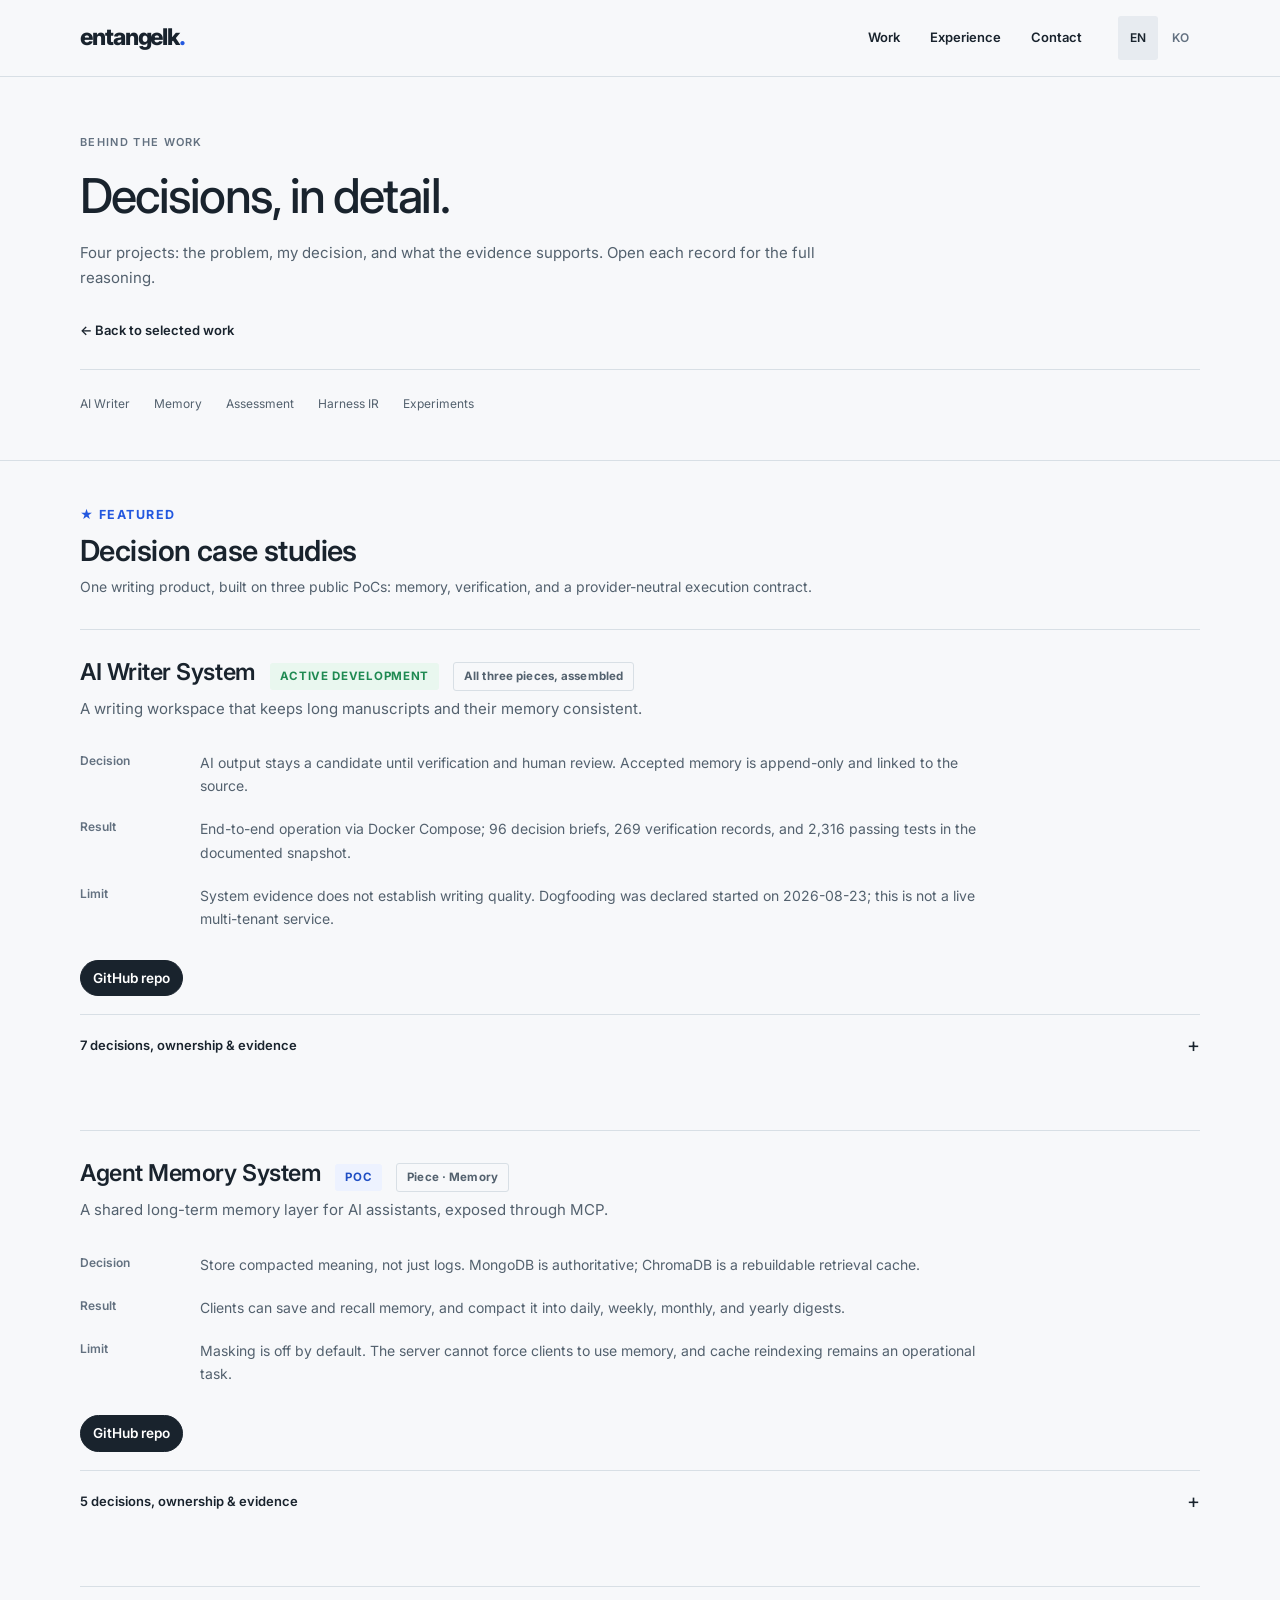
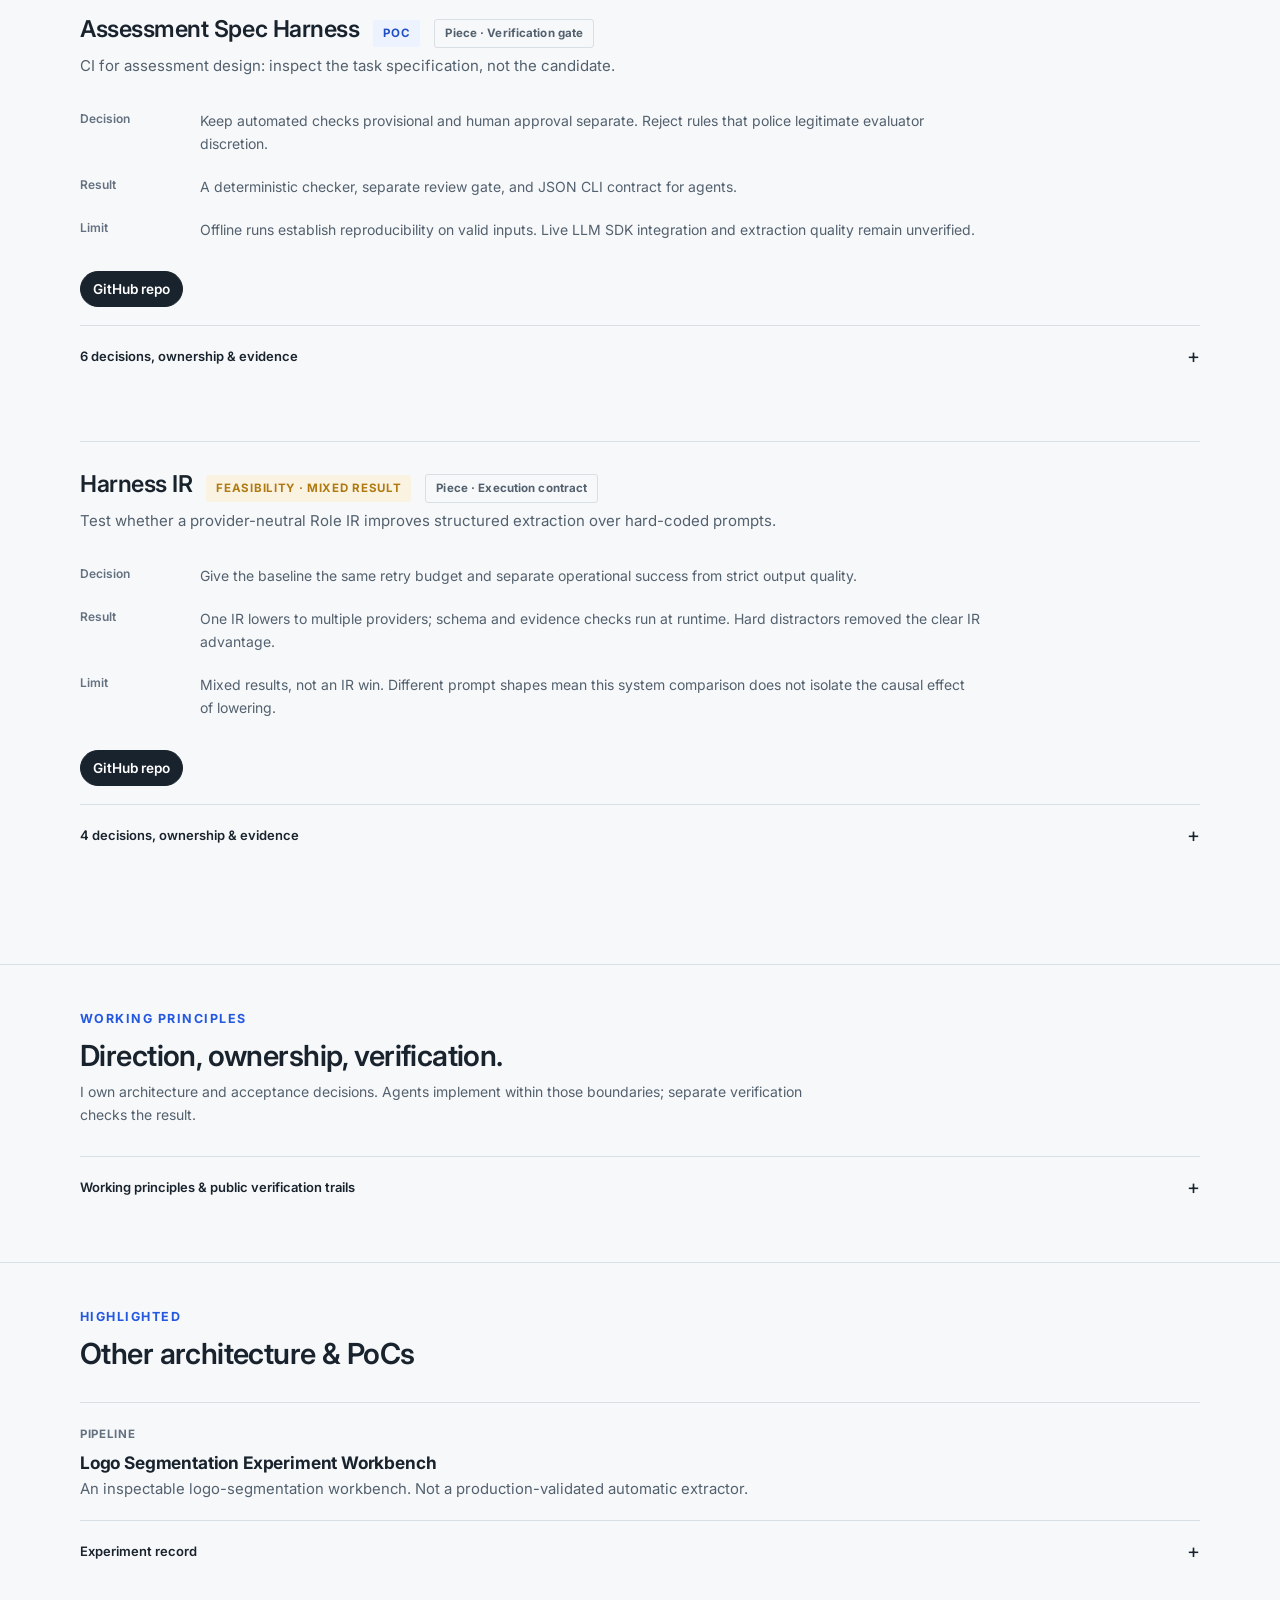
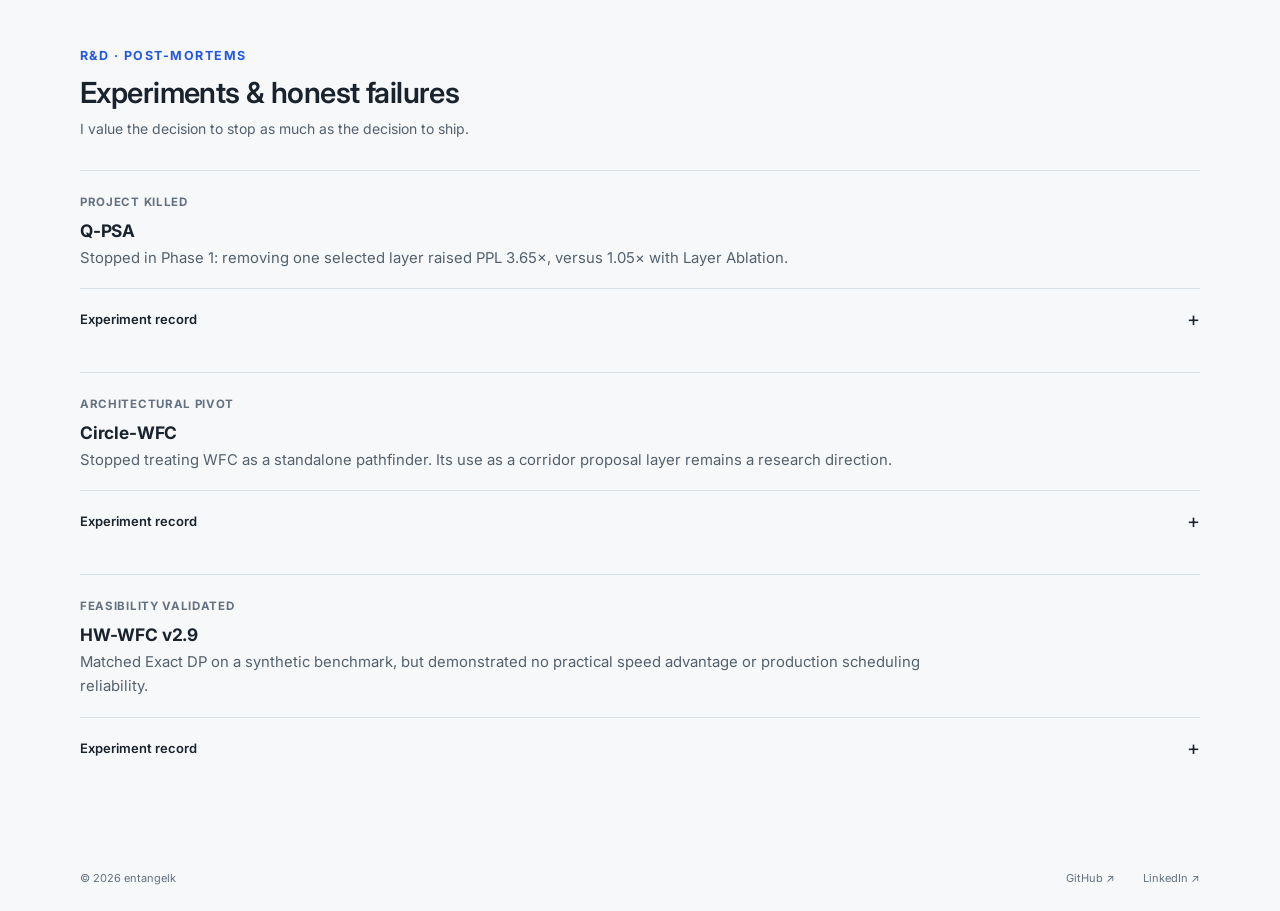
==== docs/case-studies.html @ b0f44248 "Redesign portfolio and condense project details" ====
<!DOCTYPE html>

<html lang="en">
<head>
<meta charset="utf-8"/>
<meta content="width=device-width, initial-scale=1" name="viewport"/>
<title>
   entangelk — Case studies
  </title>
<meta content="entangelk — Product planning, system design, and AI-augmented engineering. Selected projects and production experience." name="description"/>
<link href="https://fonts.googleapis.com" rel="preconnect"/>
<link crossorigin="" href="https://fonts.gstatic.com" rel="preconnect"/>
<link href="https://fonts.googleapis.com/css2?family=Inter:wght@400;500;600;700;800&amp;family=Noto+Sans+KR:wght@400;500;600;700;800&amp;display=swap" rel="stylesheet"/>
<link href="detail.css" rel="stylesheet"/>
<link href="style.css" rel="stylesheet"/>
</head>
<body class="detail-page">
<a class="skip-link" href="#main">
<span class="en">
    Skip to content
   </span>
<span class="ko">
    본문으로 이동
   </span>
</a>
<header class="nav">
<div class="wrap nav-inner">
<a aria-label="entangelk home" class="brand" href="index.html">
     entangelk<span>.</span>
</a>
<nav aria-label="Main" class="nav-links">
<a href="index.html#work">
<span class="en">
       Work
      </span>
<span class="ko">
       작업
      </span>
</a>
<a href="experience.html">
<span class="en">
       Experience
      </span>
<span class="ko">
       경력
      </span>
</a>
<a href="index.html#contact">
<span class="en">
       Contact
      </span>
<span class="ko">
       연락처
      </span>
</a>
</nav>
<div aria-label="Language" class="lang-toggle" role="group">
<button id="btn-en" onclick="setLang('en')" type="button">
      EN
     </button>
<button id="btn-ko" onclick="setLang('ko')" type="button">
      KO
     </button>
</div>
</div>
</header>
<main id="main">
<div class="hero">
<div class="wrap">
<span class="eyebrow">
<span class="en">
       Behind the work
      </span>
<span class="ko">
       작업의 배경
      </span>
</span>
<h1>
<span class="en">
       Decisions, in detail.
      </span>
<span class="ko">
       설계와 판단의 기록.
      </span>
</h1>
<p class="lede"><span class="en">Four projects: the problem, my decision, and what the evidence supports. Open each record for the full reasoning.</span><span class="ko">네 프로젝트의 문제와 핵심 판단, 확인된 결과를 정리했습니다. 자세한 설계와 검증 기록은 각 항목에서 펼쳐 볼 수 있습니다.</span></p>
<a class="text-link" href="index.html#work">
<span class="en">
       ← Back to selected work
      </span>
<span class="ko">
       ← 대표 작업으로
      </span>
</a>
<nav aria-label="On this page" class="page-index"><a href="#writer"><span class="en">AI Writer</span><span class="ko">AI Writer</span></a><a href="#memory"><span class="en">Memory</span><span class="ko">Memory</span></a><a href="#assessment"><span class="en">Assessment</span><span class="ko">Assessment</span></a><a href="#harness"><span class="en">Harness IR</span><span class="ko">Harness IR</span></a><a href="#work"><span class="en">Experiments</span><span class="ko">실험</span></a></nav></div>
</div>
<section id="decisions">
<div class="wrap">
<div class="sec-head">
<div class="sec-tag">
<span class="en">
        ★ Featured
       </span>
<span class="ko">
        ★ 핵심
       </span>
</div>
<h2>
<span class="en">
        Decision case studies
       </span>
<span class="ko">
        의사결정 케이스 스터디
       </span>
</h2>
<p><span class="en">One writing product, built on three public PoCs: memory, verification, and a provider-neutral execution contract.</span><span class="ko">글쓰기 제품 하나와 그 기반이 된 세 공개 PoC입니다. 메모리, 검증 게이트, 제공자 독립 실행 계약을 각각 검증했습니다.</span></p>
</div>
<!-- CASE 1: AI Writer System (flagship — the three pieces assembled) -->
<div class="case lead" id="writer">
<div class="case-top">
<h3>
        AI Writer System
       </h3>
<span class="pill current">
<span class="en">
         Active development
        </span>
<span class="ko">
         개발 중
        </span>
</span>
<span class="pill piece">
<span class="en">
         All three pieces, assembled
        </span>
<span class="ko">
         세 조각 전부, 통합
        </span>
</span>
</div>
<p class="tagline"><span class="en">A writing workspace that keeps long manuscripts and their memory consistent.</span><span class="ko">장편 원고와 설정의 일관성을 유지하는 글쓰기 워크스페이스.</span></p>






<dl class="project-brief"><div><dt><span class="en">Decision</span><span class="ko">핵심 판단</span></dt><dd><span class="en">AI output stays a candidate until verification and human review. Accepted memory is append-only and linked to the source.</span><span class="ko">AI 출력은 검증과 사람의 검토 전까지 후보로 둡니다. 채택된 기억은 원문 출처와 함께 append-only로 쌓습니다.</span></dd></div><div><dt><span class="en">Result</span><span class="ko">확인된 결과</span></dt><dd><span class="en">End-to-end operation via Docker Compose; 96 decision briefs, 269 verification records, and 2,316 passing tests in the documented snapshot.</span><span class="ko">Docker Compose로 관통 동작합니다. 기록 시점 기준 결정 브리프 96개, 검증 기록 269건, 통과 테스트 2,316건입니다.</span></dd></div><div><dt><span class="en">Limit</span><span class="ko">한계</span></dt><dd><span class="en">System evidence does not establish writing quality. Dogfooding was declared started on 2026-08-23; this is not a live multi-tenant service.</span><span class="ko">시스템 지표가 작품 품질을 증명하지는 않습니다. 2026-08-23 dogfood 착수 선언 단계이며, 실사용자를 받는 다중 테넌트 서비스가 아닙니다.</span></dd></div></dl><div class="case-links"><a class="repo" href="https://github.com/entangelk/ai_writte_system" rel="noopener" target="_blank">
        GitHub repo
       </a></div><details class="evidence-details"><summary><span class="en">7 decisions, ownership &amp; evidence</span><span class="ko">설계 판단 7개 · 직접 맡은 일 · 검증 기록</span><span aria-hidden="true" class="detail-symbol">+</span></summary><div class="evidence-body"><div class="case-links">
<a class="repo" href="https://github.com/entangelk/ai_writte_system" rel="noopener" target="_blank">
        GitHub repo
       </a>
</div><div class="scan">
<div class="srow">
<div class="sk">
<span class="en">
          Problem
         </span>
<span class="ko">
          문제
         </span>
</div>
<div class="sv">
<span class="en">
          In a book-length manuscript what breaks is consistency, not prose — and a chatbot cannot fix it structurally, because it remembers nothing outside the conversation window.
         </span>
<span class="ko">
          책 한 권 분량의 원고에서 무너지는 것은 문장력이 아니라 일관성입니다. 챗봇은 대화창을 벗어나면 아무것도 기억하지 못해 이 문제를 구조적으로 풀 수 없습니다.
         </span>
</div>
</div>
<div class="srow">
<div class="sk">
<span class="en">
          Result
         </span>
<span class="ko">
          결과
         </span>
</div>
<div class="sv">
<span class="en">
          A writing operating system that runs end-to-end on one
          <code>
           docker compose up
          </code>
          , with the canonical record, the Gate, and human review in the path. 96 decision briefs · 269 verification records · 2,316 passing tests.
         </span>
<span class="ko">
          정본·Gate·사람 검토가 경로에 들어간 글쓰기 운영체제가
          <code>
           docker compose up
          </code>
          하나로 관통 동작합니다. 결정 브리프 96 · 검증 기록 269 · 통과 테스트 2,316.
         </span>
</div>
</div>
<div class="srow">
<div class="sk">
<span class="en">
          Boundary
         </span>
<span class="ko">
          경계
         </span>
</div>
<div class="sv">
<span class="en">
          Every number here is a
          <b>
           system
          </b>
          metric, not a
          <b>
           product
          </b>
          one — nothing says the writing is good. Dogfood was declared started 2026-08-23; this is not a multi-tenant service with real users.
         </span>
<span class="ko">
          여기 숫자는 전부
          <b>
           시스템
          </b>
          지표이지
          <b>
           작품
          </b>
          지표가 아닙니다 — 글이 좋다는 말은 없습니다. dogfood는 2026-08-23 착수 선언 단계이고, 실사용자를 받는 다중 테넌트 서비스가 아닙니다.
         </span>
</div>
</div>
</div><div class="grid2">
<div>
<img alt="AI Writer System — the writing workspace" class="card-viz" loading="lazy" src="assets/aiw-editor.png"/>
<p class="viz-cap">
<span class="en">
          The writing workspace: drafting, generation, analysis and review around one manuscript.
         </span>
<span class="ko">
          원고 작업공간 — 한 편의 원고를 중심으로 생성·분석·검토가 붙어 있습니다.
         </span>
</p>
</div>
<div>
<img alt="AI Writer System — the candidate review screen" class="card-viz" loading="lazy" src="assets/aiw-candidate-review.png"/>
<p class="viz-cap">
<span class="en">
          Candidate review: extracted memory candidates (character · event · open question) wait for a human confirm or reject before becoming memory — decision 02 as a screen.
         </span>
<span class="ko">
          기억 후보 검토 — 추출된 기억 후보(인물·사건·떡밥)가 기억이 되기 전 사람의 승인·거절 판정을 기다립니다. 결정 02가 화면이 된 모습입니다.
         </span>
</p>
</div>
</div><p class="bridge">
<span class="en">
<b>
         Every LLM call site is instrumented, and failed calls are counted too.
        </b>
        All eight call sites write a standard audit record, aggregated into a KPI view (per project, plus a global admin view). Counting only the successful calls would pin the success rate at 100% forever — an observability dashboard that can never deliver bad news is decoration, not instrumentation.
       </span>
<span class="ko">
<b>
         LLM 호출부 전부가 계측되고, 실패한 호출도 셉니다.
        </b>
        8개 호출부 모두가 표준 감사 레코드를 남기고, 그것을 집계한 KPI를 화면으로 봅니다(프로젝트별 + 전역 관리자). 성공한 호출만 세면 성공률은 영구히 100%가 됩니다 — 나쁜 소식을 절대 전할 수 없는 관측 대시보드는 계측이 아니라 장식입니다.
       </span>
</p><div class="owned">
<p class="owned-h">
<span class="en">
         What I owned myself
        </span>
<span class="ko">
         제가 직접 소유한 것
        </span>
</p>
<ul>
<li>
<span class="en">
<b>
           Contract &amp; schema.
          </b>
          The canonical MongoDB record, the versioned system contract, and the candidate → Gate → human review → append-only memory pipeline — designed and specified by me before any code existed. The contract is versioned (
          <a href="https://github.com/entangelk/ai_writte_system/blob/main/docs/system-contract-sot.md" rel="noopener" target="_blank">
<code>
            v1.8.14
           </code>
</a>
          ) with every revision and its reason retained.
         </span>
<span class="ko">
<b>
           계약과 스키마.
          </b>
          MongoDB 정본 레코드, 버전 관리되는 시스템 계약, candidate → Gate → 사람 검토 → append-only 기억 파이프라인 — 코드가 나오기 전에 제가 설계하고 명세했습니다. 계약은 버전 관리되며(
          <a href="https://github.com/entangelk/ai_writte_system/blob/main/docs/system-contract-sot.md" rel="noopener" target="_blank">
<code>
            v1.8.14
           </code>
</a>
          ) 모든 개정과 그 이유를 남깁니다.
         </span>
</li>
<li>
<span class="en">
<b>
           The judgment calls that departed from the spec.
          </b>
          Rejecting the brief's literal "OpenAI-compatible rerank adapter" because no such endpoint exists; making the reranker fall back to
          <code>
           None
          </code>
          while embedding falls back to a fake. Both are mine, and both are recorded as departures.
         </span>
<span class="ko">
<b>
           명세를 이탈한 판단.
          </b>
          "OpenAI-호환 rerank 어댑터"라는 브리프 문언을 그런 엔드포인트가 없다는 이유로 거부한 것, 임베딩은 fake로 내리되 리랭커는
          <code>
           None
          </code>
          으로 내리게 한 비대칭 — 둘 다 제 판단이고 둘 다 이탈로 기록돼 있습니다.
         </span>
</li>
<li>
<span class="en">
<b>
           The verification protocol.
          </b>
          Mutation-based falsification by a separate session, two-way guards, and the rule that a missing guard blocks the verdict — I wrote the protocol, and I sign off on every verdict.
         </span>
<span class="ko">
<b>
           검증 프로토콜.
          </b>
          별도 세션의 뮤테이션 반증, 양방향 가드, 가드가 빠지면 verdict를 차단하는 규칙 — 프로토콜을 제가 썼고, 모든 판정에 제가 서명합니다.
         </span>
</li>
<li>
<span class="en">
<b>
           What the agents wrote.
          </b>
          Most of the implementation code and test drafts, inside those contracts. Commit authority, the decision briefs, and the accept/reject call stayed with me.
         </span>
<span class="ko">
<b>
           에이전트가 쓴 부분.
          </b>
          그 계약들 안에서의 구현 코드 대부분과 테스트 초안입니다. commit 권한, 결정 브리프, 합격·불합격 판정은 제가 가졌습니다.
         </span>
</li>
</ul>
</div><div class="decisions">
<div class="decision">
<p class="dh">
<span class="num">
          01
         </span>
<span class="en">
          The center is memory, not a smarter model
         </span>
<span class="ko">
          중심은 더 영리한 모델이 아니라 기억이다
         </span>
</p>
<p class="why">
<span class="en">
          The obvious move is to reach for a better generation model. But no model fixes an author's inability to recall what they established 200 pages ago. So manuscript, settings, worldbuilding, and style accumulate as
          <b>
           long-term memory
          </b>
          , and at each writing moment only the relevant fragments are retrieved and handed to the model. The model got easier to swap; the memory is the part that had to be designed.
         </span>
<span class="ko">
          쉬운 선택은 더 좋은 생성 모델을 찾는 것입니다. 그러나 어떤 모델도 작가가 200쪽 전에 정해둔 것을 기억하지 못하는 문제를 해결해 주지 않습니다. 그래서 원고·설정·세계관·문체를
          <b>
           장기 기억
          </b>
          으로 축적하고, 글을 쓰는 시점마다 필요한 조각만 검색해 모델에 줍니다. 모델은 교체하기 쉬운 쪽이 됐고, 설계가 필요했던 것은 기억 쪽이었습니다.
         </span>
</p>
</div>
<div class="decision">
<p class="dh">
<span class="num">
          02
         </span>
<span class="en">
          AI output is not canon on arrival
         </span>
<span class="ko">
          AI 출력은 도착 즉시 정본이 아니다
         </span>
</p>
<p class="why">
<span class="en">
          Every generated or analyzed result lands as a
          <code>
           candidate
          </code>
          and becomes memory only after a Gate verdict and human review. This is the load-bearing decision: the moment "whatever the AI wrote is true" is allowed, the memory itself is contaminated — and
          <b>
           every later retrieval inherits that contamination
          </b>
          . Memory is
          <b>
           append-only
          </b>
          , so a bad revision stacks a version instead of erasing the past, and every claim carries a
          <code>
           source_ref
          </code>
          back to its position in the original text, so the author can audit the AI's judgment down to where it came from.
         </span>
<span class="ko">
          생성·분석 결과는 전부
          <code>
           candidate
          </code>
          로 남고, Gate 판정과 사람의 검토를 거쳐야 기억이 됩니다. 이것이 하중을 받는 결정입니다 — "AI가 쓴 것이 곧 사실"이 되는 순간 기억 자체가 오염되고,
          <b>
           이후의 모든 검색이 그 오염을 물려받습니다
          </b>
          . 기억은
          <b>
           append-only
          </b>
          라 잘못된 갱신이 과거를 지우지 못하고 버전으로 쌓이며, 모든 주장에는 원문 위치로 되짚는
          <code>
           source_ref
          </code>
          가 붙어 작가가 AI의 판단을 출처까지 검증할 수 있습니다.
         </span>
</p>
<blockquote class="pull">
<span class="en">
          "AI output is not canon on arrival. It is a candidate until something verifies it."
         </span>
<span class="ko">
          "AI 출력은 도착 즉시 정본이 아니다. 무언가 검증하기 전까지는 후보다."
         </span>
</blockquote>
</div>
<div class="decision">
<p class="dh">
<span class="num">
          03
         </span>
<span class="en">
          The same truth-vs-cache split, deliberately repeated
         </span>
<span class="ko">
          같은 진실/캐시 분리를 의도적으로 반복했다
         </span>
</p>
<p class="why">
<span class="en">
          MongoDB holds the canonical record; ChromaDB (BGE-m3 vector) and Elasticsearch (nori lexical) are
          <b>
           derived
          </b>
          hybrid indexes maintained by an async outbox worker, and final evidence is always reloaded from the canonical record rather than trusted from the index. This is the same split I first built in the
          <b>
           Agent Memory System
          </b>
          below — repeated here on purpose. A structure that only works once is a coincidence; one that holds across a memory server, a product, and the system I build at work is a design I can rely on.
         </span>
<span class="ko">
          정본은 MongoDB가 들고, ChromaDB(BGE-m3 벡터)와 Elasticsearch(nori 어휘)는 async outbox 워커가 유지하는
          <b>
           파생
          </b>
          하이브리드 색인입니다. 최종 근거는 색인을 믿지 않고 항상 정본에서 재조회합니다. 아래
          <b>
           Agent Memory System
          </b>
          에서 처음 만든 분리를
          <b>
           의도적으로 반복
          </b>
          한 것입니다. 한 번만 통하는 구조는 우연이고, 메모리 서버·제품·회사에서 만드는 시스템까지 관통하면 그것은 믿고 쓸 수 있는 설계입니다.
         </span>
</p>
</div>
<div class="decision">
<p class="dh">
<span class="num">
          04
         </span>
<span class="en">
          Make the swappable parts swappable — but measure before swapping
         </span>
<span class="ko">
          교체할 자리는 교체 가능하게 — 다만 재기 전에는 바꾸지 않는다
         </span>
</p>
<p class="why">
<span class="en">
          Embedding and reranking became
          <b>
           provider-neutral seams
          </b>
          . With no endpoint configured the embedding helper falls back to a fake, but the reranker falls back to
          <code>
           None
          </code>
          — no reranking at all. That asymmetry is deliberate: there is no useful stand-in for "fake reranking," and shuffling at random is worse than doing nothing. The brief specified "a generic OpenAI-compatible adapter" — but
          <b>
           OpenAI has no rerank endpoint at all
          </b>
          . Following the wording literally would have implemented a contract that does not exist, so I built the shape the field actually shares (
          <code>
           POST /v1/rerank
          </code>
          , as Cohere · Jina · Voyage · TEI expose it) and recorded the departure in the brief. A guard locks the assembly, because
          <b>
           this failure is silent
          </b>
          : if reranking quietly falls out, nothing looks broken — the ranking just goes back to what it was. And before any swap, an evaluation harness (
          <code>
           recall@k
          </code>
          ·
          <code>
           MRR
          </code>
          ·
          <code>
           nDCG@k
          </code>
          ) written first, with the gold labels deliberately
          <b>
           not
          </b>
          filled in — and a test that fails if a labeled
          <code>
           .jsonl
          </code>
          ever lands in the repo.
         </span>
<span class="ko">
          임베딩과 리랭킹을
          <b>
           provider-neutral seam
          </b>
          으로 뺐습니다. 엔드포인트가 없으면 임베딩 헬퍼는 fake로 내려가지만, 리랭커는
          <code>
           None
          </code>
          으로 — 아예 재정렬하지 않습니다. 이 비대칭은 의도한 것입니다. 리랭킹에는 "가짜 재정렬"이라는 쓸모 있는 대체물이 없고,
          <b>
           무작위로 섞는 것은 no-op보다 나쁘기
          </b>
          때문입니다. 브리프의 문언은 "generic OpenAI-호환 어댑터"였지만
          <b>
           OpenAI에는 rerank 엔드포인트가 없습니다
          </b>
          . 글자를 그대로 따랐으면
          <b>
           존재하지 않는 계약
          </b>
          을 구현할 뻔했고, 그래서 이 분야가 실제로 공유하는 형태(
          <code>
           POST /v1/rerank
          </code>
          — Cohere · Jina · Voyage · TEI가 같은 모양)를 구현하고 그 이탈을 브리프에 적었습니다. 조립은 가드로 잠급니다.
          <b>
           이 실패는 조용하기
          </b>
          때문입니다 — 리랭킹이 조용히 빠져도 비는 것이 없고, 순위만 예전으로 돌아갑니다. 그리고 교체하기 전에 평가 하네스(
          <code>
           recall@k
          </code>
          ·
          <code>
           MRR
          </code>
          ·
          <code>
           nDCG@k
          </code>
          )를
          <b>
           먼저
          </b>
          썼습니다. 정답은
          <b>
           일부러 채우지 않았고
          </b>
          , 라벨링된
          <code>
           .jsonl
          </code>
          이 저장소에 들어오면 실패하는 셀을 함께 뒀습니다.
         </span>
</p>
<blockquote class="pull">
<span class="en">
          "Owning a harness is not the same as having evaluated anything."
         </span>
<span class="ko">
          "하네스가 있다는 사실은 '평가했다'가 아니다."
         </span>
</blockquote>
</div>
<div class="decision">
<p class="dh">
<span class="num">
          05
         </span>
<span class="en">
          Write the decision brief before the code — and stop
         </span>
<span class="ko">
          코드보다 결정 브리프를 먼저 쓰고, 멈춘다
         </span>
</p>
<p class="why">
<span class="en">
          Choices that cannot be quietly reversed later — architecture, contract literals, policy — are raised as a
          <b>
           decision brief
          </b>
          with an options table (option / description / upside / downside), a recommendation, and an explicit list of what I am deferring. Then implementation
          <b>
           stops
          </b>
          until the owner decides; guessing is not allowed.
          <a href="https://github.com/entangelk/ai_writte_system/tree/main/docs/plans" rel="noopener" target="_blank">
<b>
            96 decision briefs
           </b>
</a>
          exist so far — the trail is public. The cost is real — work halts — and that is the point: a silently chosen default is a decision nobody remembers making, and those are the ones that cannot be undone later.
         </span>
<span class="ko">
          조용히 고르면 나중에 되돌릴 수 없는 선택 — 아키텍처·계약 리터럴·정책 — 은 선택지 표(선택지·설명·장점·단점)와 추천, 그리고 유예할 항목을 명시한
          <b>
           결정 브리프
          </b>
          로 올립니다. 그리고 오너가 결정할 때까지 구현을
          <b>
           멈춥니다
          </b>
          . 추측 구현은 금지입니다. 현재까지
          <a href="https://github.com/entangelk/ai_writte_system/tree/main/docs/plans" rel="noopener" target="_blank">
<b>
            결정 브리프 96개
           </b>
</a>
          — 기록은 공개돼 있습니다. 작업이 멈추는 비용은 실제로 발생하고, 그게 요점입니다 — 조용히 골라진 기본값은 아무도 내린 기억이 없는 결정이고, 나중에 되돌릴 수 없는 것은 바로 그런 것들입니다.
         </span>
</p>
<blockquote class="pull">
<span class="en">
          "A silently chosen default is a decision nobody remembers making."
         </span>
<span class="ko">
          "조용히 골라진 기본값은, 아무도 내린 기억이 없는 결정이다."
         </span>
</blockquote>
</div>
<div class="decision">
<p class="dh">
<span class="num">
          06
         </span>
<span class="en">
          Verification that is allowed to fail
         </span>
<span class="ko">
          실패가 허용되는 검증
         </span>
</p>
<p class="why">
<span class="en">
          After implementation, a
          <b>
           different session
          </b>
          tries to falsify the work by
          <b>
           mutation
          </b>
          — reverting the fix to confirm the regression guard fails again. Guards must fail in both directions: reintroducing the original bug, and over-correcting into a valid case.
          <a href="https://github.com/entangelk/ai_writte_system/tree/main/docs/verifications" rel="noopener" target="_blank">
<b>
            269 independent verification records over 61 dated days
           </b>
</a>
          , sitting on a suite of
          <a href="https://github.com/entangelk/ai_writte_system/tree/main/tests" rel="noopener" target="_blank">
<b>
            2,316 passing tests (2,654 subtests)
           </b>
</a>
          . The verdict split is
          <b>
           185 pass · 80 conditional · 4 outright fail
          </b>
          —
          <b>
           30% do not come back clean
          </b>
          . One representative catch: an enforcement recorded as "complete" was true at the compose-file level but
          <b>
           false at runtime
          </b>
          , because already-created containers still carried the old port mapping — found by
          <code>
           docker ps
          </code>
          , not by the test suite. And those counts are not typed by hand:
          <a href="https://github.com/entangelk/ai_writte_system/blob/main/tests/test_docs_indexes.py" rel="noopener" target="_blank">
           a test in the repo
          </a>
          re-counts the records from disk and fails
          <b>
           in both directions
          </b>
          — add a record without raising the number, or delete one without lowering it, and it breaks. When
          <a href="https://github.com/entangelk/ai_writte_system/blob/main/docs/verifications/2026-08-06/tally_verification_ledger.py" rel="noopener" target="_blank">
           the tally script's
          </a>
          own verdict-parsing heuristic misread 5 records under one rule and 4 under another, I did not tune the heuristic until it looked right and then put it in the guard — I committed the script beside the records with its limits written at the top, and left the classification to a human.
         </span>
<span class="ko">
          구현 뒤에는
          <b>
           다른 세션
          </b>
          이
          <b>
           뮤테이션
          </b>
          으로 반증을 시도합니다 — 고친 것을 되돌려 회귀 가드가 다시 실패하는지 확인합니다. 가드는 양방향이어야 합니다: 원래 결함을 재현해도 실패하고, 과잉 교정으로 정상 경로를 깨도 실패해야 합니다.
          <a href="https://github.com/entangelk/ai_writte_system/tree/main/docs/verifications" rel="noopener" target="_blank">
<b>
            61일치로 쌓인 독립 검증 기록 269건
           </b>
</a>
          , 그 아래
          <a href="https://github.com/entangelk/ai_writte_system/tree/main/tests" rel="noopener" target="_blank">
<b>
            통과 테스트 2,316건(서브테스트 2,654)
           </b>
</a>
          . 판정 분포는
          <b>
           합격 185 · 조건부 합격 80 · 불합격 4
          </b>
          로,
          <b>
           10건 중 3건은 깨끗하게 돌아오지 않습니다
          </b>
          . 대표적으로 잡힌 것 하나: "시행 완료"로 기록된 항목이
          <b>
           compose 파일 수준에서는 참, 런타임에서는 거짓
          </b>
          이었습니다. 이미 만들어진 컨테이너가 옛 포트 매핑을 그대로 들고 있었기 때문이고, 이를 잡은 것은 테스트 스위트가 아니라
          <code>
           docker ps
          </code>
          였습니다. 그리고 이 숫자들은 손으로 적은 값이 아닙니다 —
          <a href="https://github.com/entangelk/ai_writte_system/blob/main/tests/test_docs_indexes.py" rel="noopener" target="_blank">
           저장소의 테스트
          </a>
          가 기록을 디스크에서 다시 세고
          <b>
           양방향으로
          </b>
          실패합니다. 기록을 추가하고 숫자를 안 올려도 깨지고, 파일을 지우고 숫자를 안 내려도 깨집니다.
          <a href="https://github.com/entangelk/ai_writte_system/blob/main/docs/verifications/2026-08-06/tally_verification_ledger.py" rel="noopener" target="_blank">
           집계 스크립트
          </a>
          의 판정 파싱 휴리스틱이 한 규칙에서 5건, 다른 규칙에서 4건을 오분류했을 때는 맞아 보일 때까지 휴리스틱을 다듬어 가드에 넣지 않았습니다 — 한계를 서두에 적은 채로 기록 옆에 커밋하고, 분류는 사람에게 남겼습니다.
         </span>
</p>
<blockquote class="pull">
<span class="en">
          "Three verifications in ten do not come back clean. That isn't a weak process — it's the evidence the process is real."
         </span>
<span class="ko">
          "열 건 중 세 건이 깨끗하게 돌아오지 않는다. 절차가 허술하다는 뜻이 아니라, 절차가 진짜라는 증거다."
         </span>
</blockquote>
</div>
<div class="decision">
<p class="dh">
<span class="num">
          07
         </span>
<span class="en">
          Stated the limit honestly: local single-operator, dogfood just declared
         </span>
<span class="ko">
          한계를 정직하게: 로컬 1인 운영, dogfood 착수 선언 단계
         </span>
</p>
<p class="why">
<span class="en">
          The whole stack comes up on one
          <code>
           docker compose up
          </code>
          (FastAPI · React/TS · MongoDB · ChromaDB · Elasticsearch · a local Gemma 4 12B endpoint), with multi-user auth, project ownership, per-request quota, and an admin surface implemented. The stores bind to
          <code>
           127.0.0.1
          </code>
          only — the risk was removed by
          <b>
           shrinking the exposed surface, not by adding credentials
          </b>
          . Real-use observation (dogfood) was
          <b>
           declared started on 2026-08-23
          </b>
          — which means the honest reading of every number above is that they are all
          <b>
           system
          </b>
          metrics, not
          <b>
           product
          </b>
          metrics: nothing here says the writing is good. What this is
          <b>
           not
          </b>
          yet: a multi-tenant production service with real users. Remote multi-host deployment stays on the deferred list until there is a reason to open it.
         </span>
<span class="ko">
          전체 스택이
          <code>
           docker compose up
          </code>
          하나로 뜹니다(FastAPI · React/TS · MongoDB · ChromaDB · Elasticsearch · 로컬 Gemma 4 12B endpoint). 다중 사용자 인증·프로젝트 소유권·요청 quota·관리자 표면까지 구현돼 있습니다. 저장소는
          <code>
           127.0.0.1
          </code>
          에만 바인드합니다 — 위험을
          <b>
           자격증명이 아니라 노출면 축소로
          </b>
          없앤 선택입니다. 실사용 관찰(dogfood)은
          <b>
           2026-08-23 착수 선언
          </b>
          단계입니다 — 그래서 위의 모든 숫자를 정직하게 읽으면 전부
          <b>
           시스템
          </b>
          지표이지
          <b>
           작품
          </b>
          지표가 아닙니다. 글이 좋다는 말은 이 중 어디에도 없습니다. 아직
          <b>
           아닌 것
          </b>
          : 실사용자를 받는 다중 테넌트 프로덕션 서비스입니다. 원격 다중 호스트 배포는 계기가 오면 여는 유예 목록에 남겨 뒀습니다.
         </span>
</p>
<p class="ai">
<b>
<span class="en">
           How it connects:
          </span>
<span class="ko">
           연결점:
          </span>
</b>
<span class="en">
          This is the readable version of what I build at work. The production system (
          <a href="experience.html#current">
           Current work →
          </a>
          ) is the same architecture — candidate output, claim-level verification, a gate that decides what ships — but its source is company-private. Here the whole trail is open: the briefs, the verification records, the guards, and the limits.
         </span>
<span class="ko">
          이것은 제가 회사에서 만드는 것의
          <b>
           읽을 수 있는 버전
          </b>
          입니다. 실무 시스템(
          <a href="experience.html#current">
           현재 실무 →
          </a>
          )은 같은 아키텍처입니다 — candidate 출력, claim 단위 검증, 무엇을 내보낼지 결정하는 gate. 다만 소스가 회사 비공개입니다. 여기서는 그 자취 전부가 열려 있습니다 — 브리프, 검증 기록, 가드, 그리고 한계까지.
         </span>
</p>
</div>
</div></div></details></div>
<!-- CASE 2: Agent Memory System (the Memory piece) -->
<div class="case" id="memory">
<div class="case-top">
<h3>
        Agent Memory System
       </h3>
<span class="pill poc">
        PoC
       </span>
<span class="pill piece">
<span class="en">
         Piece · Memory
        </span>
<span class="ko">
         조각 · 메모리
        </span>
</span>
</div>
<p class="tagline"><span class="en">A shared long-term memory layer for AI assistants, exposed through MCP.</span><span class="ko">MCP로 여러 AI 클라이언트가 공유하는 장기 메모리 레이어.</span></p>




<dl class="project-brief"><div><dt><span class="en">Decision</span><span class="ko">핵심 판단</span></dt><dd><span class="en">Store compacted meaning, not just logs. MongoDB is authoritative; ChromaDB is a rebuildable retrieval cache.</span><span class="ko">로그 대신 압축된 의미를 저장합니다. MongoDB가 정본이고 ChromaDB는 재구축 가능한 검색 캐시입니다.</span></dd></div><div><dt><span class="en">Result</span><span class="ko">확인된 결과</span></dt><dd><span class="en">Clients can save and recall memory, and compact it into daily, weekly, monthly, and yearly digests.</span><span class="ko">클라이언트가 기억을 저장·검색하고 일·주·월·년 단위 digest로 압축하는 구조를 구현했습니다.</span></dd></div><div><dt><span class="en">Limit</span><span class="ko">한계</span></dt><dd><span class="en">Masking is off by default. The server cannot force clients to use memory, and cache reindexing remains an operational task.</span><span class="ko">가림 정책은 기본 비활성화입니다. 클라이언트의 기억 사용을 강제할 수 없으며, 캐시 재색인은 운영상 필요합니다.</span></dd></div></dl><div class="case-links"><a class="repo" href="https://github.com/entangelk/agent-memory-system-public" rel="noopener" target="_blank">
        GitHub repo
       </a></div><details class="evidence-details"><summary><span class="en">5 decisions, ownership &amp; evidence</span><span class="ko">설계 판단 5개 · 직접 맡은 일 · 검증 기록</span><span aria-hidden="true" class="detail-symbol">+</span></summary><div class="evidence-body"><div class="case-links">
<a class="repo" href="https://github.com/entangelk/agent-memory-system-public" rel="noopener" target="_blank">
        GitHub repo
       </a>
</div><div class="scan">
<div class="srow">
<div class="sk">
<span class="en">
          Problem
         </span>
<span class="ko">
          문제
         </span>
</div>
<div class="sv">
<span class="en">
          An assistant loses everything when the session ends, and piling up raw chat transcripts does not become long-term memory — it becomes a log nobody can retrieve meaning from.
         </span>
<span class="ko">
          AI 어시스턴트는 세션이 끝나면 전부 잃습니다. 그렇다고 대화 기록을 그대로 쌓으면 장기 기억이 되는 게 아니라, 아무도 의미를 꺼낼 수 없는 로그가 됩니다.
         </span>
</div>
</div>
<div class="srow">
<div class="sk">
<span class="en">
          Result
         </span>
<span class="ko">
          결과
         </span>
</div>
<div class="sv">
<span class="en">
          An MCP long-term memory layer whose primary unit is compacted meaning: MongoDB authoritative, ChromaDB a rebuildable derived cache, client-driven compaction into day → week → month → year digests.
         </span>
<span class="ko">
          압축된 의미를 기본 단위로 삼는 MCP 장기 메모리 레이어입니다. MongoDB가 권위 저장소, ChromaDB는 재구축 가능한 파생 캐시이고, client-driven compaction이 일→주→월→년 digest를 만듭니다.
         </span>
</div>
</div>
<div class="srow">
<div class="sk">
<span class="en">
          Boundary
         </span>
<span class="ko">
          경계
         </span>
</div>
<div class="sv">
<span class="en">
          The masking policy ships
          <b>
           disabled by default
          </b>
          — it supports a safe policy but is not safe-by-default. And a memory server cannot force a client to actually use the memory it serves.
         </span>
<span class="ko">
          가림 정책은
          <b>
           기본값이 비활성화
          </b>
          입니다 — 안전 정책을 지원하지만 safe-by-default는 아닙니다. 그리고 메모리 서버는 클라이언트가 그 기억을 실제로 쓰도록 강제하지 못합니다.
         </span>
</div>
</div>
</div><div class="owned">
<p class="owned-h">
<span class="en">
         What I owned myself
        </span>
<span class="ko">
         제가 직접 소유한 것
        </span>
</p>
<ul>
<li>
<span class="en">
<b>
           The truth/cache split.
          </b>
          Deciding that MongoDB is authoritative and ChromaDB is a rebuildable derived cache — the structural call this whole portfolio later repeats.
         </span>
<span class="ko">
<b>
           진실/캐시 분리.
          </b>
          MongoDB를 권위 저장소로, ChromaDB를 재구축 가능한 파생 캐시로 둔 결정 — 이후 이 포트폴리오 전체가 반복하는 구조적 판단입니다.
         </span>
</li>
<li>
<span class="en">
<b>
           What the server refuses to do.
          </b>
          No hidden LLM summarization, no keyword-guessed sensitivity. Sensitivity is explicit metadata supplied by the agent; the machine coordinates, the party that understood the text decides. That refusal is a design decision, not a missing feature.
         </span>
<span class="ko">
<b>
           서버가 하지 않기로 한 것.
          </b>
          숨은 LLM 요약 없음, 키워드 기반 민감도 추측 없음. 민감도는 agent가 명시하는 메타데이터이고, 기계는 조율하며 텍스트를 이해한 주체가 결정합니다. 이 거부는 미구현이 아니라 설계 결정입니다.
         </span>
</li>
<li>
<span class="en">
<b>
           Stating the limit.
          </b>
          The masking policy ships
          <b>
           disabled by default
          </b>
          , and a memory server cannot force a client to actually use its memory. I documented both as operating boundaries rather than letting the MCP contract imply a guarantee it does not give.
         </span>
<span class="ko">
<b>
           한계 명시.
          </b>
          가림 정책은
          <b>
           기본값 비활성화
          </b>
          로 출하되고, 메모리 서버는 클라이언트에게 기억 사용을 강제할 수 없습니다. MCP 계약이 주지 않는 보장을 암시하게 두지 않고, 둘 다 운영 경계로 문서화했습니다.
         </span>
</li>
</ul>
</div><div class="decisions">
<div class="decision">
<p class="dh">
<span class="num">
          01
         </span>
<span class="en">
          Memory is compacted meaning, not a conversation log
         </span>
<span class="ko">
          기억은 대화 로그가 아니라 압축된 의미다
         </span>
</p>
<p class="why">
<span class="en">
          Most "memory" systems treat chat transcripts as the long-term unit. This one instead models a
          <b>
           distilled, structured, time-aware memory
          </b>
          as the primary unit: the client that understood the conversation is expected to decide what deserves saving. That is an operating contract, not a server-side ban on arbitrary text — memory quality is decided at save time. Client-driven compaction then builds day → week → month → year digests.
         </span>
<span class="ko">
          대부분의 '메모리' 시스템은 대화 기록을 장기 단위로 삼습니다. 이 시스템은 대신
          <b>
           증류된 구조적·시간 인식 memory
          </b>
          를 기본 단위로 모델링하고, 대화를 이해한 client가 무엇을 저장할지 결정하게 합니다. 이는 임의 텍스트를 서버가 금지한다는 뜻이 아니라 운영 계약입니다 — 기억 품질은 저장 시점에 결정됩니다. 이후 client-driven compaction이 일→주→월→년 digest를 만듭니다.
         </span>
</p>
<blockquote class="pull">
<span class="en">
          "Memory is not a log. Memory is compacted meaning."
         </span>
<span class="ko">
          "기억은 로그가 아니다. 기억은 압축된 의미다."
         </span>
</blockquote>
</div>
<div class="decision">
<p class="dh">
<span class="num">
          02
         </span>
<span class="en">
          MongoDB is authoritative; the vector store is a rebuildable cache
         </span>
<span class="ko">
          MongoDB가 권위 저장소이고, 벡터 store는 재구성 가능한 캐시다
         </span>
</p>
<p class="why">
<span class="en">
          I split the architecture in two:
          <b>
           MongoDB
          </b>
          is the durable source of truth, while
          <b>
           ChromaDB
          </b>
          is a derived vector cache that can be rebuilt from Mongo. "Source of truth" does not mean immutable — memories can be updated or deleted. The current handlers do not fully synchronize every Chroma document inline, so reindex/rebuild remains an operational requirement; that is exactly why the cache never outranks Mongo.
         </span>
<span class="ko">
          아키텍처를 둘로 나눴습니다:
          <b>
           MongoDB
          </b>
          는 영속적인 source of truth이고,
          <b>
           ChromaDB
          </b>
          는 Mongo 기준으로 재구축하는 파생 벡터 캐시입니다. 여기서 source of truth는 불변이라는 뜻이 아닙니다 — memory는 update/delete할 수 있습니다. 현재 handler는 모든 Chroma 문서를 inline으로 완전 동기화하지 않아 reindex/rebuild가 운영상 필요하며, 바로 그래서 캐시가 Mongo보다 권위를 갖지 않습니다.
         </span>
</p>
<blockquote class="pull">
<span class="en">
          "The vector DB is a cache. The source of truth is the durable store."
         </span>
<span class="ko">
          "벡터 DB는 캐시다. 진실은 영속 저장소에 있다."
         </span>
</blockquote>
</div>
<div class="decision">
<p class="dh">
<span class="num">
          03
         </span>
<span class="en">
          The server coordinates; it never secretly summarizes
         </span>
<span class="ko">
          서버는 조율할 뿐, 몰래 요약하지 않는다
         </span>
</p>
<p class="why">
<span class="en">
          The server stores, selects candidates, and coordinates lifecycle — but it performs
          <b>
           no hidden LLM summarization
          </b>
          and never auto-guesses sensitivity from keywords. The agent sets
          <code>
           sensitivity
          </code>
          explicitly; meaning extraction is done by the client that actually understood the text. The machine coordinates; the understanding party decides what a memory means.
         </span>
<span class="ko">
          서버는 저장·후보 선택·생명주기 조율을 맡지만,
          <b>
           숨은 LLM 요약을 하지 않고
          </b>
          키워드로 민감도를 자동 추측하지 않습니다. agent가
          <code>
           sensitivity
          </code>
          를 명시하고, 의미 추출은 텍스트를 실제로 이해한 클라이언트가 합니다. 기계는 조율하고, 이해한 주체가 기억의 의미를 결정합니다.
         </span>
</p>
</div>
<div class="decision">
<p class="dh">
<span class="num">
          04
         </span>
<span class="en">
          Sensitivity is explicit metadata; redaction is an explicit policy
         </span>
<span class="ko">
          민감도는 명시적 메타데이터, 가림은 명시적 정책이다
         </span>
</p>
<p class="why">
<span class="en">
          The agent sets
          <code>
           sensitivity
          </code>
          explicitly at save time instead of relying on keyword guesses. Recall redacts
          <code>
           high
          </code>
          items only when
          <code>
           hide_sensitive_on_recall=true
          </code>
          ;
          <code>
           include_sensitive=true
          </code>
          then explicitly expands them. The honest boundary matters: the implementation ships with hiding
          <b>
           disabled by default
          </b>
          , so an operator must enable the policy. The mechanism is safe-capable, not safe-by-default.
         </span>
<span class="ko">
          agent가 저장 시
          <code>
           sensitivity
          </code>
          를 키워드 추측 대신 명시합니다. Recall은
          <code>
           hide_sensitive_on_recall=true
          </code>
          일 때만
          <code>
           high
          </code>
          항목을 가리고,
          <code>
           include_sensitive=true
          </code>
          로 명시적으로 펼칩니다. 중요한 실제 경계가 있습니다: 구현의 가림 정책은
          <b>
           기본값이 비활성화
          </b>
          라 운영자가 직접 켜야 합니다. 안전 정책을 지원하지만 safe-by-default는 아닙니다.
         </span>
</p>
<p class="ai">
<b>
<span class="en">
           How it connects:
          </span>
<span class="ko">
           연결점:
          </span>
</b>
<span class="en">
          This truth-vs-cache split is the seed of the verified RAG I now build at work ("the vector DB is a cache; the source snapshot is the truth"), and the same division of labor runs through everything: the deterministic layer coordinates, the understanding party decides.
         </span>
<span class="ko">
          이 진실/캐시 분리가 지금 회사에서 만드는 검증형 RAG의 씨앗입니다("vector DB는 캐시, source snapshot이 진실"). 그리고 같은 역할 분담이 제가 만드는 모든 것을 관통합니다 — 결정론적 레이어가 조율하고, 이해한 주체가 결정합니다.
         </span>
</p>
</div>
<div class="decision">
<p class="dh">
<span class="num">
          05
         </span>
<span class="en">
          Named the boundary: a memory server cannot make a client remember
         </span>
<span class="ko">
          경계를 명시했다: 메모리 서버가 클라이언트에게 기억을 강제할 수는 없다
         </span>
</p>
<p class="why">
<span class="en">
          The MCP contract is implemented, but tool availability is not tool adoption. A client's system prompt or built-in file memory can outrank the server's prompt; a poorly rewritten recall query can also bury the right memory. I kept this as an explicit operating boundary instead of pretending the server controls agent behavior: deployment must define memory precedence in the
          <b>
           client's own configuration
          </b>
          , and cross-agent memories carry
          <code>
           source_agent
          </code>
          /
          <code>
           source_client
          </code>
          when provenance matters.
          <a href="https://github.com/entangelk/agent-memory-system-public#memory-aware-client-guidance" rel="noopener" target="_blank">
           Client guidance →
          </a>
</span>
<span class="ko">
          MCP 계약은 구현돼 있지만, 도구가 있다는 것과 실제로 쓰인다는 것은 다릅니다. 클라이언트의 system prompt나 내장 파일 메모리가 서버 prompt보다 우선할 수 있고, 잘못 재작성된 recall query가 맞는 기억을 검색 순위 아래로 밀 수도 있습니다. 서버가 agent 행동까지 통제하는 척하지 않고 이를 명시적 운영 경계로 남겼습니다: 배포 시
          <b>
           클라이언트 자체 설정
          </b>
          에 메모리 우선순위를 정하고, 출처가 중요한 cross-agent 기억에는
          <code>
           source_agent
          </code>
          /
          <code>
           source_client
          </code>
          를 함께 저장합니다.
          <a href="https://github.com/entangelk/agent-memory-system-public/blob/main/README.ko.md#memory-aware-client-guidance" rel="noopener" target="_blank">
           클라이언트 가이드 →
          </a>
</span>
</p>
<blockquote class="pull">
<span class="en">
          "The server can expose memory; only the client can choose to use it."
         </span>
<span class="ko">
          "서버는 기억을 제공할 수 있지만, 그것을 쓸지는 클라이언트가 결정한다."
         </span>
</blockquote>
</div>
</div></div></details></div>
<!-- CASE 3: Assessment Spec Harness -->
<div class="case" id="assessment">
<div class="case-top">
<h3>
        Assessment Spec Harness
       </h3>
<span class="pill poc">
        PoC
       </span>
<span class="pill piece">
<span class="en">
         Piece · Verification gate
        </span>
<span class="ko">
         조각 · 검증 게이트
        </span>
</span>
</div>
<p class="tagline"><span class="en">CI for assessment design: inspect the task specification, not the candidate.</span><span class="ko">응시자 대신 과제 명세와 평가 설계를 검사하는 CI.</span></p>





<dl class="project-brief"><div><dt><span class="en">Decision</span><span class="ko">핵심 판단</span></dt><dd><span class="en">Keep automated checks provisional and human approval separate. Reject rules that police legitimate evaluator discretion.</span><span class="ko">자동 검사는 잠정 판정으로 두고 사람의 승인을 분리했습니다. 평가자의 정당한 재량을 단속하는 규칙은 제외했습니다.</span></dd></div><div><dt><span class="en">Result</span><span class="ko">확인된 결과</span></dt><dd><span class="en">A deterministic checker, separate review gate, and JSON CLI contract for agents.</span><span class="ko">결정론적 checker, 별도 검토 gate, 에이전트용 JSON CLI 계약을 구현했습니다.</span></dd></div><div><dt><span class="en">Limit</span><span class="ko">한계</span></dt><dd><span class="en">Offline runs establish reproducibility on valid inputs. Live LLM SDK integration and extraction quality remain unverified.</span><span class="ko">오프라인 실행은 유효 입력의 재현성만 입증합니다. live LLM SDK 연동은 보류이며 추출 품질은 검증하지 않았습니다.</span></dd></div></dl><div class="case-links"><a class="repo" href="https://github.com/entangelk/assessment_poc" rel="noopener" target="_blank">
        GitHub repo
       </a></div><details class="evidence-details"><summary><span class="en">6 decisions, ownership &amp; evidence</span><span class="ko">설계 판단 6개 · 직접 맡은 일 · 검증 기록</span><span aria-hidden="true" class="detail-symbol">+</span></summary><div class="evidence-body"><div class="case-links">
<a class="repo" href="https://github.com/entangelk/assessment_poc" rel="noopener" target="_blank">
        GitHub repo
       </a>
<span class="en">
<a href="https://github.com/entangelk/assessment_poc/blob/main/docs/case_study.md" rel="noopener" target="_blank">
         Case study →
        </a>
</span>
<span class="en">
<a href="https://github.com/entangelk/assessment_poc/blob/main/docs/decisions.md" rel="noopener" target="_blank">
         Decision vignettes →
        </a>
</span>
<span class="en">
<a href="https://github.com/entangelk/assessment_poc/tree/main/docs/planning" rel="noopener" target="_blank">
         Planning trail (ideation → spec) →
        </a>
</span>
<span class="ko">
<a href="https://github.com/entangelk/assessment_poc/blob/main/docs/case_study.ko.md" rel="noopener" target="_blank">
         케이스 스터디 →
        </a>
</span>
<span class="ko">
<a href="https://github.com/entangelk/assessment_poc/blob/main/docs/decisions.ko.md" rel="noopener" target="_blank">
         결정 비네트 →
        </a>
</span>
<span class="ko">
<a href="https://github.com/entangelk/assessment_poc/tree/main/docs/planning" rel="noopener" target="_blank">
         기획 트레일 (ideation → spec) →
        </a>
</span>
</div><div class="scan">
<div class="srow">
<div class="sk">
<span class="en">
          Problem
         </span>
<span class="ko">
          문제
         </span>
</div>
<div class="sv">
<span class="en">
          Assessment rounds fail one level above the graders: rubric criteria that never appeared in the public spec, "optional" items that decide the outcome, recommended times that do not match the real depth of work.
         </span>
<span class="ko">
          채용 과제의 실패는 평가자보다 한 단계 위에서 납니다 — 공개 명세에 없던 채점 기준, 사실상 결과를 가르는 "선택" 항목, 실제 작업 깊이와 맞지 않는 권장 시간.
         </span>
</div>
</div>
<div class="srow">
<div class="sk">
<span class="en">
          Result
         </span>
<span class="ko">
          결과
         </span>
</div>
<div class="sv">
<span class="en">
          A CI that checks the assessment design, not the candidate, catching spec/rubric mismatches before applicants see them — a deterministic core plus a separate gate that reads human review, exposed as a JSON CLI contract an agent can call.
         </span>
<span class="ko">
          응시자가 아니라 평가 설계를 검사하는 CI입니다. 명세·채점표 불일치를 응시자가 보기 전에 잡습니다 — 결정론적 코어와, 사람의 검토를 읽는 별도 gate, 그리고 agent가 호출할 수 있는 JSON CLI 계약.
         </span>
</div>
</div>
<div class="srow">
<div class="sk">
<span class="en">
          Boundary
         </span>
<span class="ko">
          경계
         </span>
</div>
<div class="sv">
<span class="en">
          The live LLM SDK runner is still on hold. What the offline runs proved is
          <b>
           deterministic reproducibility on valid input
          </b>
          — not live LLM extraction quality.
         </span>
<span class="ko">
          live LLM SDK runner는 여전히 보류입니다. offline 실행이 증명한 것은
          <b>
           유효 입력 위에서의 결정론적 재현성
          </b>
          이지, live LLM의 추출 품질이 아닙니다.
         </span>
</div>
</div>
</div><p class="bridge">
<span class="en">
<b>
         The first-class user isn't a person — it's an AI agent.
        </b>
        In JSON mode (
        <code>
         --output json
        </code>
        ) every command returns the same predictable envelope — what happened (
        <code>
         status
        </code>
        ), an
        <code>
         exit_code
        </code>
        , which
        <code>
         command
        </code>
        ran, and suggested
        <code>
         next_actions
        </code>
        — and an agent can call
        <code>
         schema --command
        </code>
        to learn each interface on its own. A framework-neutral
        <code>
         AgentRunner
        </code>
        marks the seam where a real model will plug in later, but the runners that exist today are a test fixture and an offline deterministic stand-in, not live SDK integrations.
       </span>
<span class="ko">
<b>
         1차 사용자는 사람이 아니라 AI agent입니다.
        </b>
        JSON 모드(
        <code>
         --output json
        </code>
        )에서 모든 명령은 똑같이 예측 가능한 형태로 응답합니다 — 무슨 일이 있었는지(
        <code>
         status
        </code>
        ), 종료 코드(
        <code>
         exit_code
        </code>
        ), 어떤 명령이 실행됐는지(
        <code>
         command
        </code>
        ), 다음에 할 일 제안(
        <code>
         next_actions
        </code>
        ). 그리고 agent는
        <code>
         schema --command
        </code>
        를 호출해 각 인터페이스를 스스로 익힐 수 있습니다. framework-neutral
        <code>
         AgentRunner
        </code>
        는 나중에 실제 모델이 꽂힐 자리를 표시하지만, 현재 존재하는 runner는 테스트 fixture와 offline deterministic stand-in이며 live SDK 연동은 아닙니다.
       </span>
</p><div class="owned">
<p class="owned-h">
<span class="en">
         What I owned myself
        </span>
<span class="ko">
         제가 직접 소유한 것
        </span>
</p>
<ul>
<li>
<span class="en">
<b>
           The reframing.
          </b>
          Reading one round of submissions and retrospectives and concluding the failure sat one level up — in the assessment design, not in the graders. Aiming the tool there is the decision the whole project rests on.
         </span>
<span class="ko">
<b>
           문제 재정의.
          </b>
          한 라운드의 응시·회고 자료를 정독하고, 실패가 평가자가 아니라 한 단계 위 — 평가 설계 — 에 있다고 판정한 것. 프로젝트 전체가 그 결정 위에 서 있습니다.
         </span>
</li>
<li>
<span class="en">
<b>
           The three rules I refused.
          </b>
          Scoring-split inspection, automatic grader-variance detection, and contradictory-rubric detection were all proposed and all rejected: they police legitimate grader discretion instead of the actual target. Drawing scope by refusal was mine.
         </span>
<span class="ko">
<b>
           거부한 세 규칙.
          </b>
          배점 분할 검사, 채점 편차 자동 감지, 모순 채점기준 검출 — 셋 다 제안됐고 셋 다 거부했습니다. 진짜 표적 대신 평가자의 정당한 재량을 단속하기 때문입니다. '거부로 범위를 긋는' 것이 제 몫이었습니다.
         </span>
</li>
<li>
<span class="en">
<b>
           The check/gate separation and the label split.
          </b>
          Keeping
          <code>
           check
          </code>
          advisory so a linter never becomes an automatic judge, and splitting a label that was quietly lying into
          <code>
           structurally_validated
          </code>
          vs
          <code>
           validated
          </code>
          after an AI audit exposed it.
         </span>
<span class="ko">
<b>
           check/gate 분리와 라벨 분할.
          </b>
          linter가 자동 심판자로 변질되지 않도록
          <code>
           check
          </code>
          를 잠정 판정으로 묶은 것, 그리고 AI 감사가 드러낸 뒤 조용히 거짓말하던 라벨을
          <code>
           structurally_validated
          </code>
          와
          <code>
           validated
          </code>
          로 쪼갠 것.
         </span>
</li>
<li>
<span class="en">
<b>
           Retracting my own verdict.
          </b>
          When an early verification found a rule's boundary check incomplete, I retracted an already-issued PASS and reissued it. Nobody made me do that.
         </span>
<span class="ko">
<b>
           내가 내린 판정의 철회.
          </b>
          초기 검증에서 한 규칙의 경계 검사가 불완전하다는 게 드러났을 때, 이미 발행한 합격 판정을 철회하고 다시 발행했습니다. 아무도 시키지 않은 일입니다.
         </span>
</li>
</ul>
</div><div class="decisions">
<div class="decision">
<p class="dh">
<span class="num">
          01
         </span>
<span class="en">
          Reframed the problem: judge the design, not the candidate
         </span>
<span class="ko">
          문제 재정의: 응시자가 아니라 설계를 평가한다
         </span>
</p>
<p class="why">
<span class="en">
          Reading one assessment round and its retrospective, I saw a
          <b>
           systemic gap in the assessment infrastructure
          </b>
          — recommended hours vs. real depth, "optional" items that were actually the deciding signal, grading criteria absent from the public brief. So I targeted the upstream failure, not the candidate.
         </span>
<span class="ko">
          한 라운드의 응시·회고 자료를 정독하니 개별 평가자의 실수가 아니라
          <b>
           평가 인프라 자체의 시스템적 공백
          </b>
          이 보였습니다 — 권장 시간 vs 실제 작업 깊이, 사실상 결정적이던 "선택" 항목, 공개 명세에 없던 채점 기준. 그래서 응시자가 아니라 그 위쪽 단계의 실패를 겨눴습니다.
         </span>
</p>
<blockquote class="pull">
<span class="en">
          "This tool does not evaluate the candidate. It evaluates the assessment design itself."
         </span>
<span class="ko">
          "이 도구는 응시자를 평가하지 않는다. 평가 설계 자체를 평가한다."
         </span>
</blockquote>
</div>
<div class="decision">
<p class="dh">
<span class="num">
          02
         </span>
<span class="en">
          Drew the scope by what I refused to build
         </span>
<span class="ko">
          '거부'로 범위를 그었다
         </span>
</p>
<p class="why">
<span class="en">
          Three rules were proposed that I turned down on principle: checking how an evaluator distributes scoring weight, auto-detecting scoring drift, and flagging mutually contradictory criteria. Each one polices a judgment call the candidate can already see, instead of the tool's actual target — criteria that were never disclosed to the candidate at all. A PoC's default failure mode is scope creep, and every refusal keeps the tool explainable in one sentence.
         </span>
<span class="ko">
          제안됐지만 원칙적으로 거부한 세 규칙이 있습니다: 평가자가 배점을 어떻게 나누는지 검사하는 것, 채점 편차를 자동으로 감지하는 것, 서로 모순되는 채점 기준을 잡아내는 것. 셋 다 응시자가 이미 볼 수 있는 '평가자의 정당한 재량'을 단속할 뿐, 정작 이 도구가 노리는 표적 — 응시자에게 아예 공개되지 않은 기준 — 은 잡지 못합니다. PoC의 기본 실패 모드는 scope creep이고, 각 거부가 도구를 한 문장으로 설명 가능하게 유지합니다.
         </span>
</p>
<blockquote class="pull">
<span class="en">
          "A tool is defined as much by what it refuses to do as by what it does."
         </span>
<span class="ko">
          "도구는 하기로 한 것만큼이나 하지 않기로 한 것으로 정의된다."
         </span>
</blockquote>
</div>
<div class="decision">
<p class="dh">
<span class="num">
          03
         </span>
<span class="en">
          The machine analyzes; only the human judges
         </span>
<span class="ko">
          기계는 분석만, 판단은 사람만
         </span>
</p>
<p class="why">
<span class="en">
          If the deterministic checker returned pass/fail, a
          <i>
           linter for assessment design
          </i>
          would quietly become an
          <i>
           automated judge
          </i>
          . So the
          <code>
           check
          </code>
          step only produces provisional findings, and a separate
          <code>
           gate
          </code>
          step reads the human's final review before anything blocks. A blocking verdict fires for only three defects that genuinely invalidate a design: a rubric scores something the public brief never mentions, an item marked "optional" actually decides the outcome, or mandatory work earns bonus points only.
         </span>
<span class="ko">
          결정론적 checker가 pass/fail을 반환하면,
          <i>
           평가 설계의 linter
          </i>
          가 조용히
          <i>
           자동 심판자
          </i>
          로 변질됩니다. 그래서
          <code>
           check
          </code>
          단계는 잠정 finding만 만들고, 별도의
          <code>
           gate
          </code>
          단계가 사람의 최종 검토를 읽은 뒤에야 차단합니다. 차단 판정은 설계를 실제로 무효화하는 세 결함에만 발화합니다 — 공개 명세엔 없는 것을 채점표가 점수화하거나, "선택"이라 표시됐지만 사실상 결과를 가르는 항목이거나, 필수 작업인데 가산점으로만 인정되는 경우입니다.
         </span>
</p>
</div>
<div class="decision">
<p class="dh">
<span class="num">
          04
         </span>
<span class="en">
          Split a label that was quietly lying
         </span>
<span class="ko">
          조용히 거짓말하던 라벨을 쪼갰다
         </span>
</p>
<p class="why">
<span class="en">
          A classifier was stamping the label
          <code>
           validated
          </code>
          after checking only the file's shape and its audit trail — while the stricter check, that every quoted piece of evidence actually traces back to the source spec, was still unimplemented. An AI audit caught it by feeding in a run that cited a reference that didn't exist and a quote that was made up; the classifier passed it with zero errors. So I split the one label in two:
          <code>
           structurally_validated
          </code>
          (the shape is sound) versus
          <code>
           validated
          </code>
          (the evidence is genuinely grounded), so a shallow pass can never be silently promoted as the real thing.
         </span>
<span class="ko">
          분류기가 파일의 형식과 감사 추적(audit-trace)만 확인하고
          <code>
           validated
          </code>
          라벨을 찍고 있었습니다 — 인용된 근거가 실제로 원본 명세까지 거슬러 추적되는지 보는 더 엄격한 단계는 아직 미구현인데도요. AI 감사가 존재하지 않는 참조와 날조된 인용을 가진 run을 찔러 이를 잡아냈고, 분류기는 에러 0개로 통과시켰습니다. 그래서 라벨 하나를 둘로 분리했습니다:
          <code>
           structurally_validated
          </code>
          (형식은 멀쩡함)와
          <code>
           validated
          </code>
          (근거까지 실제로 입증됨). 얕은 통과가 진짜인 척 조용히 승격되지 못하게 한 것입니다.
         </span>
</p>
<blockquote class="pull">
<span class="en">
          "A label that lies is worse than one more label."
         </span>
<span class="ko">
          "거짓말하는 라벨이 라벨 하나 더 있는 것보다 나쁘다."
         </span>
</blockquote>
</div>
<div class="decision">
<p class="dh">
<span class="num">
          05
         </span>
<span class="en">
          Had AI audit my own work — and allowed verdicts to be withdrawn
         </span>
<span class="ko">
          AI에게 내 작업을 감사시키고, verdict 철회까지 허용했다
         </span>
</p>
<p class="why">
<span class="en">
          A green test suite only proves the code matches the tests, not the spec. So I made independent verification a first-class artifact, guarded in both directions — against the bug creeping back, and against valid cases getting falsely flagged — and treated a missing guard as a blocker. When an early verification record found that one rule's boundary check was incomplete, I
          <b>
           withdrew the passing verdict and reissued it
          </b>
          rather than quietly patching over it.
         </span>
<span class="ko">
          green 테스트는 코드가 테스트대로 작동함만 증명할 뿐, 명세대로임을 보장하지 않습니다. 그래서 독립 검증을 1급 산출물로 삼고 양방향으로 가드를 걸었습니다 — 버그가 다시 기어들어오는 쪽과, 정상 케이스가 잘못 걸리는 쪽 모두에 대해. 누락된 가드는 차단 사유로 다뤘습니다. 초기 검증 기록에서 한 규칙의 경계 검사가 불완전하다는 걸 발견했을 때는, 조용히 덮지 않고
          <b>
           이미 내린 합격 verdict를 철회한 뒤 다시 발행
          </b>
          했습니다.
         </span>
</p>
<p class="ai">
<b>
<span class="en">
           AI's role:
          </span>
<span class="ko">
           AI의 역할:
          </span>
</b>
<span class="en">
          Claude Code, Codex, and Gemini were used to draft, probe, and independently audit the implementation; the CLI itself is designed for agent callers. That development workflow is separate from runtime maturity: no live model runner is implemented. I retained commit authority and final judgment.
         </span>
<span class="ko">
          Claude Code·Codex·Gemini를 구현 초안·probe·독립 감사에 사용했고, CLI 자체도 agent caller를 위해 설계했습니다. 다만 이 개발 방식과 runtime 성숙도는 별개입니다 — live model runner는 아직 없습니다. commit 권한과 최종 판단은 제가 가졌습니다.
         </span>
</p>
<blockquote class="pull">
<span class="en">
          "I'd rather record a withdrawn verdict than ship a green bar that lies."
         </span>
<span class="ko">
          "거짓말하는 green bar를 내보내느니 철회된 verdict를 기록하겠다."
         </span>
</blockquote>
</div>
<div class="decision">
<p class="dh">
<span class="num">
          07
         </span>
<span class="en">
          Stated the limit honestly: this is still a PoC
         </span>
<span class="ko">
          한계를 정직하게: 아직 PoC다
         </span>
</p>
<p class="why">
<span class="en">
          The deterministic core and the review/verdict flow are implemented; live LLM SDK runners are still deferred. The offline workflow is more than a smoke test that just confirms the wiring connects: two synthetic example assignments were each run end-to-end three times, using fixed deterministic extraction plus a mock stand-in for the semantic check. Every run produced identical finding distributions and zero grounding diagnostics — no broken references, no fabricated quotes. That proves the pipeline is deterministically reproducible on valid inputs —
          <b>
           not that a live LLM extracts well
          </b>
          .
         </span>
<span class="ko">
          결정론적 코어와 review/verdict 흐름은 구현됐지만, live LLM SDK runner는 여전히 보류 상태입니다. offline workflow는 '배선이 연결되는지'만 확인하는 단순 smoke 테스트보다 깊습니다: 두 합성 예제 과제를, 고정된 결정론적 추출 + 의미 검사를 대신하는 mock으로 각각 3회 end-to-end 실행했습니다. 매번 동일한 finding 분포가 나왔고, grounding 진단(깨진 참조·날조된 인용)은 0건이었습니다. 이는 유효 입력 위에서 파이프라인이 결정론적으로 재현된다는 증명일 뿐,
          <b>
           live LLM의 추출 품질 증명은 아닙니다
          </b>
          .
         </span>
</p>
</div>
</div></div></details></div>
<!-- CASE 4: Harness IR -->
<div class="case" id="harness">
<div class="case-top">
<h3>
        Harness IR
       </h3>
<span class="pill mixed">
<span class="en">
         Feasibility · Mixed result
        </span>
<span class="ko">
         실현성 · 혼재 결과
        </span>
</span>
<span class="pill piece">
<span class="en">
         Piece · Execution contract
        </span>
<span class="ko">
         조각 · 실행 계약
        </span>
</span>
</div>
<p class="tagline"><span class="en">Test whether a provider-neutral Role IR improves structured extraction over hard-coded prompts.</span><span class="ko">제공자 독립 Role IR이 하드코딩 프롬프트보다 구조화 추출에 유리한지 검증한 PoC.</span></p>




<dl class="project-brief"><div><dt><span class="en">Decision</span><span class="ko">핵심 판단</span></dt><dd><span class="en">Give the baseline the same retry budget and separate operational success from strict output quality.</span><span class="ko">baseline에도 동일한 retry 예산을 주고, 실행 성공과 엄격한 출력 품질을 분리했습니다.</span></dd></div><div><dt><span class="en">Result</span><span class="ko">확인된 결과</span></dt><dd><span class="en">One IR lowers to multiple providers; schema and evidence checks run at runtime. Hard distractors removed the clear IR advantage.</span><span class="ko">하나의 IR을 여러 제공자 경로로 변환하고 schema·evidence를 검증합니다. 어려운 distractor 셋에서는 명확한 IR 우위가 사라졌습니다.</span></dd></div><div><dt><span class="en">Limit</span><span class="ko">한계</span></dt><dd><span class="en">Mixed results, not an IR win. Different prompt shapes mean this system comparison does not isolate the causal effect of lowering.</span><span class="ko">결론은 승리가 아닌 혼재입니다. prompt 형태가 달라 lowering만의 인과효과를 분리한 실험은 아닙니다.</span></dd></div></dl><div class="case-links"><a class="repo" href="https://github.com/entangelk/Harness_ir" rel="noopener" target="_blank">
        GitHub repo
       </a></div><details class="evidence-details"><summary><span class="en">4 decisions, ownership &amp; evidence</span><span class="ko">설계 판단 4개 · 직접 맡은 일 · 검증 기록</span><span aria-hidden="true" class="detail-symbol">+</span></summary><div class="evidence-body"><div class="case-links">
<a class="repo" href="https://github.com/entangelk/Harness_ir" rel="noopener" target="_blank">
        GitHub repo
       </a>
<span class="en">
<a href="https://github.com/entangelk/Harness_ir/blob/main/docs/service_vision/README.md" rel="noopener" target="_blank">
         Product vision →
        </a>
</span>
<span class="ko">
<a href="https://github.com/entangelk/Harness_ir/blob/main/docs/service_vision/README.md" rel="noopener" target="_blank">
         제품 비전 →
        </a>
</span>
<span class="en">
<a href="https://github.com/entangelk/Harness_ir/blob/main/docs/results.md" rel="noopener" target="_blank">
         Results &amp; verdict →
        </a>
</span>
<span class="en">
<a href="https://github.com/entangelk/Harness_ir/blob/main/docs/whitepaper_en.md" rel="noopener" target="_blank">
         Whitepaper →
        </a>
</span>
<span class="ko">
<a href="https://github.com/entangelk/Harness_ir/blob/main/docs/results.ko.md" rel="noopener" target="_blank">
         결과 &amp; 판정 →
        </a>
</span>
<span class="ko">
<a href="https://github.com/entangelk/Harness_ir/blob/main/docs/08_%EC%97%AD%ED%95%A0%EC%BB%B4%ED%8C%8C%EC%9D%BC%EB%9F%AC_MVP_%EB%B0%8F_%EC%8B%A4%ED%97%98%EA%B3%B5%EC%A0%95%EC%84%B1%EA%B2%80%ED%86%A0.md" rel="noopener" target="_blank">
         공정성 검토 →
        </a>
</span>
</div><div class="scan">
<div class="srow">
<div class="sk">
<span class="en">
          Problem
         </span>
<span class="ko">
          문제
         </span>
</div>
<div class="sv">
<span class="en">
          One falsifiable question, deliberately cut out of a much larger product vision: does provider-neutral Role IR lowering beat a hardcoded prompt template for structured extraction?
         </span>
<span class="ko">
          훨씬 큰 제품 비전에서 의도적으로 떼어낸 반증 가능한 질문 하나입니다 — provider-neutral Role IR lowering이 하드코딩 프롬프트 템플릿보다 structured extraction에 나은가?
         </span>
</div>
</div>
<div class="srow">
<div class="sk">
<span class="en">
          Result
         </span>
<span class="ko">
          결과
         </span>
</div>
<div class="sv">
<span class="en">
          One Role IR lowers to registered OpenAI, Groq, Google GenAI/Gemma and generic OpenRouter paths, and the runtime verifies the output schema and evidence spans. Fairness was enforced against the hypothesis: the baseline got the identical retry budget.
         </span>
<span class="ko">
          하나의 Role IR이 등록된 OpenAI · Groq · Google GenAI/Gemma · generic OpenRouter 경로로 lowering되고, 런타임이 출력 schema와 evidence span을 검증합니다. 공정성은 가설에 불리하게 강제했습니다 — baseline에 동일한 retry 예산을 줬습니다.
         </span>
</div>
</div>
<div class="srow">
<div class="sk">
<span class="en">
          Boundary
         </span>
<span class="ko">
          경계
         </span>
</div>
<div class="sv">
<span class="en">
<b>
           Mixed, not a win.
          </b>
          On the hard distractor set the clean IR advantage disappeared. The two prompts differ by design, so this is a controlled system-level comparison, not a string-identical ablation of lowering.
         </span>
<span class="ko">
<b>
           승리가 아니라 혼재입니다.
          </b>
          하드 distractor 셋에서 깔끔한 IR 우위가 사라졌습니다. 두 prompt는 설계상 다르므로 이는 통제된 system-level 비교이지, lowering의 인과를 재는 문자열 동일 ablation이 아닙니다.
         </span>
</div>
</div>
</div><div class="owned">
<p class="owned-h">
<span class="en">
         What I owned myself
        </span>
<span class="ko">
         제가 직접 소유한 것
        </span>
</p>
<ul>
<li>
<span class="en">
<b>
           Experiment fairness, enforced against my own hypothesis.
          </b>
          Only the PoC had a retry budget at first; I gave the baseline the identical budget (
          <code>
           match_poc
          </code>
          ), and that alone demoted one model's "narrow win" to a tie. I also split unconditional
          <code>
           success
          </code>
          from
          <code>
           strict quality
          </code>
          so operability could not be read as quality.
         </span>
<span class="ko">
<b>
           내 가설에 불리하게 강제한 실험 공정성.
          </b>
          처음엔 PoC만 retry 예산이 있었고, baseline에 동일 예산(
          <code>
           match_poc
          </code>
          )을 부여했습니다. 그것만으로 한 모델의 "근소 우세"가 동급으로 재판정됐습니다. 무조건부
          <code>
           success
          </code>
          와
          <code>
           strict quality
          </code>
          도 분리해 운영성이 품질로 오인되지 않게 했습니다.
         </span>
</li>
<li>
<span class="en">
<b>
           Lowering the conclusion when the hard set said so.
          </b>
          The easy 8-case set favored IR; the distractor set did not. I published the uncomfortable result and rewrote the verdict from "IR wins" to mixed — and left the snapshot caveat (taken before I normalized whitespace in evidence matching) in the text instead of quietly regenerating it.
         </span>
<span class="ko">
<b>
           하드셋 결과에 맞춰 결론을 낮춘 것.
          </b>
          쉬운 8케이스 셋에선 IR이 앞섰지만 distractor 셋에선 아니었습니다. 불편한 결과를 그대로 공개하고 판정을 "IR 승리"에서 혼재로 다시 썼습니다. 스냅샷 단서(evidence 매칭 공백 정규화 이전 생성)도 조용히 재생성하지 않고 본문에 남겼습니다.
         </span>
</li>
<li>
<span class="en">
<b>
           Refusing to name it an AI role compiler.
          </b>
          The deterministic compiler produces a reviewable draft; it does not prove semantic equivalence. Calling it a draft generator — and keeping the human in the loop that finalizes the IR — was a naming decision I made against my own product vision.
         </span>
<span class="ko">
<b>
           AI 역할 컴파일러라고 부르기를 거부한 것.
          </b>
          결정론적 컴파일러는 검토 가능한 초안을 만들 뿐 의미적 동등성을 증명하지 않습니다. 이를 초안 생성기라 부르고 IR 확정을 사람에게 남긴 것은, 제 제품 비전에 불리한 쪽으로 내린 명명 결정입니다.
         </span>
</li>
</ul>
</div><div class="decisions">
<div class="decision">
<p class="dh">
<span class="num">
          01
         </span>
<span class="en">
          Minimized scope to a single falsifiable hypothesis
         </span>
<span class="ko">
          단일 반증 가능 가설로 범위를 최소화했다
         </span>
</p>
<p class="why">
<span class="en">
          I deliberately separated the large platform vision from the POC. The runnable slice is just
          <code>
           role_ir.yaml → lowering → one backend call → assurance
          </code>
          , testing one claim. Proving any one of its sub-questions gives the project independent value — no need to validate everything at once.
         </span>
<span class="ko">
          거대한 플랫폼 비전과 POC를 의도적으로 분리했습니다. 실행 슬라이스는
          <code>
           role_ir.yaml → lowering → 단일 백엔드 호출 → assurance
          </code>
          뿐이고, 하나의 주장만 검증합니다. 하위 질문 중 하나만 증명돼도 프로젝트는 독립적 가치를 가지므로, 한 번에 전부 검증할 필요가 없습니다.
         </span>
</p>
</div>
<div class="decision">
<p class="dh">
<span class="num">
          02
         </span>
<span class="en">
          Enforced experiment fairness against my own hypothesis
         </span>
<span class="ko">
          내 가설에 불리하게, 실험 공정성을 강제했다
         </span>
</p>
<p class="why">
<span class="en">
          Initially only the POC had a retry budget. I gave the baseline the
          <i>
           same
          </i>
          retries (
          <code>
           match_poc
          </code>
          ). That alone re-classified one model's apparent "slight edge" into a tie. I also split unconditional
          <code>
           success
          </code>
          from
          <code>
           strict quality
          </code>
          so operability couldn't be mistaken for quality. The prompts still differ by design, so this is a controlled system-level comparison—not a string-identical ablation proving a causal lowering effect.
         </span>
<span class="ko">
          처음엔 POC만 retry 예산을 가졌습니다. baseline에도
          <i>
           동일한
          </i>
          retry를 부여했습니다(
          <code>
           match_poc
          </code>
          ). 그것만으로 한 모델의 "근소 우세"가 동급으로 재판정됐습니다. 무조건부
          <code>
           success
          </code>
          와
          <code>
           strict quality
          </code>
          도 분리해, 운영성이 품질로 오인되지 않게 했습니다. 다만 두 prompt는 설계상 서로 다르므로, 이는 통제된 system-level 비교이지 lowering의 인과효과를 증명하는 문자열 동일 ablation은 아닙니다.
         </span>
</p>
<blockquote class="pull">
<span class="en">
          "Same model, output contract, assurance, case set, and retry budget—with prompt shape kept as an explicit confound."
         </span>
<span class="ko">
          "같은 모델·출력 계약·assurance·케이스셋·retry 예산 — prompt shape 차이는 명시적 교란요인으로 남겼다."
         </span>
</blockquote>
</div>
<div class="decision">
<p class="dh">
<span class="num">
          03
         </span>
<span class="en">
          Refused to cherry-pick the favorable result
         </span>
<span class="ko">
          유리한 결과를 cherry-pick하지 않았다
         </span>
</p>
<p class="why">
<span class="en">
          On the easier 8-case eval set IR looked slightly ahead, but on the harder sets — ones seeded with distractors designed to mislead — there was no clean IR win: false positives became a failure both paths shared. I published the uncomfortable hard-set results and reframed the conclusion: not "IR wins," but "the gain or loss splits by model, domain, and difficulty." One caveat I keep visible: the headline snapshot (2026-04-08) was generated before I normalized whitespace in evidence matching, so the top-line conclusion still holds, but some of the detailed evidence-failure counts depend on that matching rule and shouldn't be read as exact.
         </span>
<span class="ko">
          쉬운 8케이스 eval 셋에선 IR이 약간 앞서 보였지만, 더 어려운 셋 — 오답을 유도하도록 distractor를 심은 셋 — 에선 깔끔한 IR 승리가 없었습니다: false positive가 양쪽 경로 공통의 실패가 됐습니다. 불편한 하드셋 결과를 그대로 공개하고 결론을 재정의했습니다: "IR 승리"가 아니라 "모델·도메인·난도에 따라 이득과 손해가 갈린다." 그대로 남겨둔 단서 하나: 대표 스냅샷(2026-04-08)은 제가 evidence 매칭에서 공백을 정규화하기 전에 생성됐습니다. 그래서 top-line 결론은 여전히 유효하지만, 일부 세부 근거-실패(evidence-failure) 수치는 그 매칭 규칙에 의존하므로 정확한 값으로 읽으면 안 됩니다.
         </span>
</p>
<p class="ai">
<b>
<span class="en">
           Implemented boundary:
          </span>
<span class="ko">
           구현된 경계:
          </span>
</b>
<span class="en">
          One provider-neutral Role IR lowers across registered OpenAI, Groq, Google GenAI/Gemma, and generic OpenRouter paths. The current POC validates output schema and evidence spans; policy and role-specific assurance remain part of the broader product thesis, not this runtime.
         </span>
<span class="ko">
          하나의 provider-neutral Role IR이 등록된 OpenAI, Groq, Google GenAI/Gemma, generic OpenRouter 경로로 lowering됩니다. 현재 PoC는 출력 schema와 evidence span을 검증하며, 정책·역할별 assurance는 이 런타임 구현이 아니라 더 큰 제품 비전에 남아 있습니다.
         </span>
</p>
</div>
<div class="decision">
<p class="dh">
<span class="num">
          04
         </span>
<span class="en">
          Called the compiler what it is: a draft generator
         </span>
<span class="ko">
          컴파일러를 있는 그대로 불렀다: 초안 생성기
         </span>
</p>
<p class="why">
<span class="en">
          The experiments above use a
          <b>
           human-authored
           <code>
            role_ir.yaml
           </code>
</b>
          . The current deterministic compiler can extract an objective and schema constraints from
          <code>
           role.md + output_schema.json
          </code>
          , but it cannot yet prove semantic equivalence or adopt its output directly at runtime. So I did not call it an AI role compiler: it generates a reviewable draft, and a person approves the IR. The full product thesis remains larger than the slice that was actually tested.
         </span>
<span class="ko">
          위 실험은
          <b>
           사람이 작성한
           <code>
            role_ir.yaml
           </code>
</b>
          을 사용했습니다. 현재 deterministic compiler는
          <code>
           role.md + output_schema.json
          </code>
          에서 목적과 schema 제약을 추출할 수 있지만, 의미적 동등성을 증명하거나 결과를 runtime에 바로 채택하지는 못합니다. 그래서 이를 AI 역할 컴파일러라고 부르지 않았습니다: 검토 가능한 초안을 만들고, 사람이 IR을 확정합니다. 전체 제품 비전은 실제로 검증한 슬라이스보다 여전히 큽니다.
         </span>
</p>
<blockquote class="pull">
<span class="en">
          "The compiler drafts the role; it does not certify the meaning."
         </span>
<span class="ko">
          "컴파일러는 역할 초안을 만들 뿐, 의미를 인증하지 않는다."
         </span>
</blockquote>
</div>
</div></div></details></div>

</div>
</section>

<section id="ai">
<div class="wrap"><div class="sec-head"><span id="principles"></span><div class="sec-tag"><span class="en">Working principles</span><span class="ko">일하는 방식</span></div><h2><span class="en">Direction, ownership, verification.</span><span class="ko">방향을 정하고, 결과를 검증합니다.</span></h2><p><span class="en">I own architecture and acceptance decisions. Agents implement within those boundaries; separate verification checks the result.</span><span class="ko">아키텍처와 채택 판단은 직접 맡습니다. 에이전트는 그 경계 안에서 구현하고, 별도의 검증으로 결과를 확인합니다.</span></p></div><details class="evidence-details"><summary><span class="en">Working principles &amp; public verification trails</span><span class="ko">운영 원칙과 공개 검증 기록</span><span aria-hidden="true" class="detail-symbol">+</span></summary><div class="evidence-body"><section>
<div class="wrap">
<div class="sec-head">
<div class="sec-tag">
<span class="en">
        How I Work
       </span>
<span class="ko">
        일하는 방식
       </span>
</div>
<h2>
<span class="en">
        Operating principles
       </span>
<span class="ko">
        운영 원칙
       </span>
</h2>
<p>
<span class="en">
        I'm not a pure-play backend or frontend engineer, and not a low-level AI researcher. My edge is the span between them — product planning and system design, plus the engineering to actually build it. I design and decide the architecture, the data contracts, and the verification boundaries; inside those, agents draft, generate candidates, and audit at speed. What does not get delegated is the call on whether a result is right — and every case study below marks exactly where that line ran.
       </span>
<span class="ko">
        순수 백엔드·프론트엔드 엔지니어도, 저수준 AI 연구자도 아닙니다. 제 강점은 그 사이의 폭입니다 — 제품 기획과 시스템 설계, 그리고 그것을 실제로 구현하는 엔지니어링까지. 아키텍처·데이터 계약·검증 경계는 제가 설계하고 결정하며, 그 안에서 에이전트가 초안·후보 생성·감사를 빠르게 처리합니다. 위임하지 않는 것은 "이 결과가 옳은가"라는 판정이고, 아래 모든 케이스에 그 선이 어디였는지를 표시해 뒀습니다.
       </span>
</p>
</div>
<div class="principles">
<div class="principle highlight">
<h3>
<span class="en">
         I build with AI — and own the judgment.
        </span>
<span class="ko">
         AI와 함께 만들고, 판단은 내가 책임진다.
        </span>
</h3>
<p>
<span class="en">
         AI agents draft code, generate candidates, and audit work at speed. I set the direction, make the engineering calls, and own whether the result is right. The capability is the pairing — and it shows in how I direct it, not in a claim.
        </span>
<span class="ko">
         AI 에이전트가 빠르게 코드 초안·후보 생성·감사를 맡습니다. 저는 방향을 정하고 엔지니어링 판단을 내리며 결과가 옳은지를 책임집니다. 역량은 그 협업 자체이고, 주장이 아니라 그것을 어떻게 지휘하는지에서 드러납니다.
        </span>
</p>
</div>
<div class="principle">
<h3>
<span class="en">
         Build to validate
        </span>
<span class="ko">
         검증을 위해 만든다
        </span>
</h3>
<p>
<span class="en">
         Prototypes exist to test whether an idea can survive cost, stability, and operational friction — not to demo.
        </span>
<span class="ko">
         프로토타입은 데모가 아니라, 아이디어가 비용·안정성·운영 마찰을 견디는지 검증하기 위해 존재합니다.
        </span>
</p>
</div>
<div class="principle">
<h3>
<span class="en">
         Data-driven decisions
        </span>
<span class="ko">
         데이터 기반 결정
        </span>
</h3>
<p>
<span class="en">
         If a system can't prove its value with measurable results, I document the failure and move on.
        </span>
<span class="ko">
         측정 가능한 결과로 가치를 입증하지 못하면, 실패를 기록하고 다음으로 넘어갑니다.
        </span>
</p>
</div>
<div class="principle">
<h3>
<span class="en">
         Learn from limits
        </span>
<span class="ko">
         한계에서 배운다
        </span>
</h3>
<p>
<span class="en">
         Failed experiments, trade-offs, and dead ends are often the most useful inputs for the next design.
        </span>
<span class="ko">
         실패한 실험·트레이드오프·막다른 길이 다음 설계의 가장 유용한 입력입니다.
        </span>
</p>
</div>
</div>
</div>
</section><div class="sec-head">
<div class="sec-tag">
<span class="en">
        Method
       </span>
<span class="ko">
        방법론
       </span>
</div>
<h2>
<span class="en">
        How I work with AI
       </span>
<span class="ko">
        AI를 다루는 방식
       </span>
</h2>
<p>
<span class="en">
        This is what AI-native engineering looks like in practice: framing the problem, directing agents, auditing their output, and keeping one source of truth. The verification records and the judgment behind each call are the evidence — not the claim. The same pattern runs through every case study above.
       </span>
<span class="ko">
        이것이 실제 AI-native 엔지니어링의 모습입니다 — 문제를 프레이밍하고, 에이전트를 지휘하고, 산출물을 감사하고, 단일 진실 공급원을 유지합니다. 검증 기록과 그 뒤의 판단이 주장이 아니라 증거입니다. 위의 모든 케이스 스터디에 공통으로 흐르는 패턴입니다.
       </span>
</p>
</div><div class="grid2">
<div class="card">
<h3>
<span class="en">
         Direct, don't delegate blindly
        </span>
<span class="ko">
         맡기지 않고 지휘한다
        </span>
</h3>
<p>
<span class="en">
         I frame the problem and the decision; the agent drafts, implements, and generates candidates. The judgment of "is this right?" stays with me.
        </span>
<span class="ko">
         문제와 결정은 제가 프레이밍하고, 에이전트는 초안·구현·후보 생성을 맡습니다. "이게 맞나?"라는 판단은 제가 가집니다.
        </span>
</p>
</div>
<div class="card">
<h3>
<span class="en">
         Audit AI output independently
        </span>
<span class="ko">
         AI 산출물을 독립 감사한다
        </span>
</h3>
<p>
<span class="en">
         Verification records are first-class artifacts. I have AI probe its own work with dangling references and fabricated evidence — and let it fail.
        </span>
<span class="ko">
         검증 기록을 1급 산출물로 둡니다. AI가 자기 작업물을 존재하지 않는 참조·날조된 근거로 찔러보게 하고, 실패하면 실패로 둡니다.
        </span>
</p>
</div>
<div class="card">
<h3>
<span class="en">
         Two-way regression guards
        </span>
<span class="ko">
         양방향 회귀 가드
        </span>
</h3>
<p>
<span class="en">
         Guard against both under-strict (the bug returns) and over-strict (valid cases get flagged). A missing guard blocks the verdict.
        </span>
<span class="ko">
         under-strict(버그 재발)와 over-strict(정상 케이스 오탐) 양쪽을 막습니다. 가드가 빠지면 verdict를 차단합니다.
        </span>
</p>
</div>
<div class="card">
<h3>
<span class="en">
         One source of truth
        </span>
<span class="ko">
         단일 진실 공급원
        </span>
</h3>
<p>
<span class="en">
         With multiple agents, specs silently fork. So any contract change — even small — pays the cost of editing the canonical plan, not a side note.
        </span>
<span class="ko">
         여러 에이전트가 일하면 명세가 조용히 갈라집니다. 그래서 작은 계약 변경도 곁가지 노트가 아니라 정본 계획서를 편집하는 비용을 치릅니다.
        </span>
</p>
</div>
</div><p class="bridge">
<span class="en">
<b>
        It's logged, not claimed — with substance, not just a status.
       </b>
       Across the public PoCs the trails are dated and separated by purpose: judgment, independent verification, and the daily working logs behind each. Two real excerpts:
      </span>
<span class="ko">
<b>
        주장이 아니라 기록입니다 — 상태값이 아니라 내용까지.
       </b>
       공개 PoC들에서 자취를 날짜별로, 목적별로 분리해 남깁니다 — 판단, 독립 검증, 그리고 그 뒤의 일일 워킹로그. 실제 발췌 두 개:
      </span>
</p><p class="bridge">
<span class="en">
<b>
        Verification record · Assessment · 2026-05-27
       </b>
       — an AI-run audit (Claude Code) of my own work, which I requested as owner:
      </span>
<span class="ko">
<b>
        검증 기록 · Assessment · 2026-05-27
       </b>
       — owner인 제가 요청해 AI(Claude Code)가 제 작업을 감사한 기록:
      </span>
</p><blockquote class="pull">
<span class="en">
       "This record supersedes the prior record's PASS verdict — the earlier 'default policy fallback' claim did not match the implementation."
      </span>
<span class="ko">
       "본 기록은 직전 기록의 합격 판정을 대체한다 — 직전의 '기본 policy fallback' 주장이 실제 구현과 맞지 않았다."
      </span>
</blockquote><p class="bridge">
<span class="en">
<b>
        Working log · Assessment · 2026-06-14
       </b>
       — the logs keep the owner decisions and guardrails, not just diffs:
      </span>
<span class="ko">
<b>
        워킹로그 · Assessment · 2026-06-14
       </b>
       — 로그는 diff만이 아니라 owner 결정과 가드레일까지 남깁니다:
      </span>
</p><blockquote class="pull">
<span class="en">
       "Produce a fully synthetic assignment — no real company/applicant data. Domain (owner decision): a synthetic PoC that mirrors the reference's mechanics without copying it."
      </span>
<span class="ko">
       "완전 합성 과제 생성 — 실제 회사/응시자 데이터 없음. 도메인(owner 결정): 레퍼런스의 메커니즘만 모사하고 복제하지 않은 합성 PoC."
      </span>
</blockquote><p class="bridge">
<span class="en">
       Full public trails — Assessment:
       <a href="https://github.com/entangelk/assessment_poc/blob/main/docs/decisions.md" rel="noopener" target="_blank">
        decisions
       </a>
       ·
       <a href="https://github.com/entangelk/assessment_poc/tree/main/docs/verifications" rel="noopener" target="_blank">
        verifications
       </a>
       ·
       <a href="https://github.com/entangelk/assessment_poc/tree/main/docs/daily_logs" rel="noopener" target="_blank">
        working logs
       </a>
       . Harness IR:
       <a href="https://github.com/entangelk/Harness_ir/blob/main/docs/service_vision/05_%EC%84%A4%EA%B3%84_%EA%B2%B0%EC%A0%95_%EA%B8%B0%EB%A1%9D.md" rel="noopener" target="_blank">
        design decisions
       </a>
       ·
       <a href="https://github.com/entangelk/Harness_ir/tree/main/docs/daily_logs" rel="noopener" target="_blank">
        working logs
       </a>
       .
      </span>
<span class="ko">
       전체 공개 기록 — Assessment:
       <a href="https://github.com/entangelk/assessment_poc/blob/main/docs/decisions.ko.md" rel="noopener" target="_blank">
        판단
       </a>
       ·
       <a href="https://github.com/entangelk/assessment_poc/tree/main/docs/verifications" rel="noopener" target="_blank">
        검증
       </a>
       ·
       <a href="https://github.com/entangelk/assessment_poc/tree/main/docs/daily_logs" rel="noopener" target="_blank">
        워킹로그
       </a>
       . Harness IR:
       <a href="https://github.com/entangelk/Harness_ir/blob/main/docs/service_vision/05_%EC%84%A4%EA%B3%84_%EA%B2%B0%EC%A0%95_%EA%B8%B0%EB%A1%9D.md" rel="noopener" target="_blank">
        설계 결정
       </a>
       ·
       <a href="https://github.com/entangelk/Harness_ir/tree/main/docs/daily_logs" rel="noopener" target="_blank">
        워킹로그
       </a>
       .
      </span>
</p></div></details></div>
</section>
<section id="work">
<div class="wrap">
<div class="sec-head">
<div class="sec-tag">
<span class="en">
        Highlighted
       </span>
<span class="ko">
        주요
       </span>
</div>
<h2>
<span class="en">
        Other architecture &amp; PoCs
       </span>
<span class="ko">
        그 외 아키텍처 &amp; PoC
       </span>
</h2>
</div>
<div class="card">
<div class="meta">
       Pipeline
      </div>
<h3>
<a href="https://github.com/entangelk/logo_image" rel="noopener" target="_blank">
        Logo Segmentation Experiment Workbench
       </a>
</h3>

<p><span class="en">An inspectable logo-segmentation workbench. Not a production-validated automatic extractor.</span><span class="ko">실패 지점을 확인할 수 있는 로고 분할 워크벤치입니다. 프로덕션 검증을 마친 자동 추출기는 아닙니다.</span></p><details class="evidence-details"><summary><span class="en">Experiment record</span><span class="ko">실험과 실패 분석</span><span aria-hidden="true" class="detail-symbol">+</span></summary><div class="evidence-body"><p>
<span class="en">
        A
        <code>
         /test
        </code>
        -centered workbench that separates warp correction, anchor generation, Grounding DINO + SAM segmentation, and post-processing so each failure can be inspected. The route was earned: four SAM-prompt strategies and a vision-LLM coordinate approach failed before OCR + contour + rough vision ROI became the practical hybrid. This is
        <b>
         not a production-validated automatic extractor
        </b>
        ; its sharpness/noise metrics compare settings, not absolute visual quality, and cleanup cannot recover foreground that segmentation missed.
        <a href="https://github.com/entangelk/logo_image/blob/main/docs/TROUBLESHOOTING_ARCHIVE.md" rel="noopener" target="_blank">
         Troubleshooting archive →
        </a>
</span>
<span class="ko">
        warp 보정, anchor 생성, Grounding DINO + SAM segmentation, 후처리를 분리해 실패를 각각 관찰하는
        <code>
         /test
        </code>
        중심 워크벤치입니다. 이 경로는 설계된 게 아니라 얻어낸 것입니다: SAM prompt 전략 4개와 vision LLM 좌표 접근이 실패한 뒤 OCR + contour + 대략적 vision ROI가 현실적인 hybrid가 됐습니다. 이는
        <b>
         프로덕션 검증을 마친 자동 추출기가 아닙니다
        </b>
        . sharpness/noise 지표는 설정 비교용이지 절대적 시각 품질 판정이 아니며, 후처리는 segmentation이 놓친 전경을 복구하지 못합니다.
        <a href="https://github.com/entangelk/logo_image/blob/main/docs/TROUBLESHOOTING_ARCHIVE.ko.md" rel="noopener" target="_blank">
         트러블슈팅 아카이브 →
        </a>
</span>
</p></div></details></div>
<div class="sec-head" style="margin-top:42px;">
<div class="sec-tag">
<span class="en">
        R&amp;D · Post-Mortems
       </span>
<span class="ko">
        R&amp;D · 포스트모템
       </span>
</div>
<h2>
<span class="en">
        Experiments &amp; honest failures
       </span>
<span class="ko">
        실험과 정직한 실패
       </span>
</h2>
<p>
<span class="en">
        I value the decision to stop as much as the decision to ship.
       </span>
<span class="ko">
        출시 결정만큼이나 멈추는 결정도 중요하게 봅니다.
       </span>
</p>
</div>
<div class="grid3">
<div class="card">


<div class="meta tag-kill">
<span class="en">
         Project killed
        </span>
<span class="ko">
         프로젝트 종료
        </span>
</div>
<h3>
<a href="https://github.com/entangelk/Q-PSA_Pr" rel="noopener" target="_blank">
         Q-PSA
        </a>
</h3>



<p><span class="en">Stopped in Phase 1: removing one selected layer raised PPL 3.65×, versus 1.05× with Layer Ablation.</span><span class="ko">Phase 1에서 종료했습니다. 선택한 레이어 하나 제거 시 PPL이 3.65배로 상승했고, Layer Ablation은 1.05배였습니다.</span></p><details class="evidence-details"><summary><span class="en">Experiment record</span><span class="ko">실험과 실패 분석</span><span aria-hidden="true" class="detail-symbol">+</span></summary><div class="evidence-body"><img alt="Pruning validation chart — Q-PSA perplexity explodes vs the Layer Ablation baseline as more layers are pruned" class="card-viz" loading="lazy" src="assets/q-psa-pruning.png"/><p class="viz-cap">
<span class="en">
         Q-PSA (red) vs a simple baseline — perplexity explodes as more layers are pruned. Lower is better; the gap is why I killed it.
        </span>
<span class="ko">
         Q-PSA(빨강) vs 단순 베이스라인 — 레이어를 더 제거할수록 perplexity가 폭발. 낮을수록 좋으며, 이 격차가 프로젝트를 종료한 이유입니다.
        </span>
</p><p>
<span class="en">
         Discrete perturbation to estimate layer importance in quantized LLMs.
        </span>
<span class="ko">
         양자화 LLM의 레이어 중요도를 discrete perturbation으로 추정.
        </span>
</p><p>
<span class="label">
         Decision:
        </span>
<span class="en">
         Killed at Phase 1 — pruning the bottom-ranked layer raised PPL
         <b>
          3.65×
         </b>
         with Q-PSA versus
         <b>
          1.05×
         </b>
         with Layer Ablation, while scoring took
         <b>
          155 minutes vs 7 seconds
         </b>
         (~1,300× slower).
        </span>
<span class="ko">
         Phase 1에서 종료 — 가장 덜 중요하다고 본 레이어 하나를 제거했을 때 Q-PSA는 PPL이
         <b>
          3.65배
         </b>
         , Layer Ablation은
         <b>
          1.05배
         </b>
         였고, 점수 산출은
         <b>
          155분 vs 7초
         </b>
         (약 1,300배)였습니다.
        </span>
</p><p>
<span class="en">
         Why it failed: perturbation
         <i>
          sensitivity
         </i>
         ≠ layer
         <i>
          importance
         </i>
         , and a gradient-free GGUF platform blocked the structural experiments needed to rescue the hypothesis. What survived was more useful than the method:
         <b>
          Layer Ablation as a fast importance metric
         </b>
         , a reusable in-memory GGUF perturbation pipeline, and explicit kill criteria.
         <a href="https://github.com/entangelk/Q-PSA_Pr/blob/main/docs/results.md" rel="noopener" target="_blank">
          Full results →
         </a>
</span>
<span class="ko">
         실패 이유: perturbation
         <i>
          민감도
         </i>
         ≠ 레이어
         <i>
          중요도
         </i>
         , 그리고 gradient-free GGUF 플랫폼이 가설을 살리기 위한 구조 실험을 막았습니다. 방법론보다 더 쓸모 있게 남은 것은
         <b>
          빠른 중요도 지표인 Layer Ablation
         </b>
         , 재사용 가능한 in-memory GGUF perturbation 파이프라인, 명시적 kill criteria였습니다.
         <a href="https://github.com/entangelk/Q-PSA_Pr/blob/main/docs/results.ko.md" rel="noopener" target="_blank">
          전체 결과 →
         </a>
</span>
</p></div></details></div>
<div class="card">


<div class="meta">
<span class="en">
         Architectural pivot
        </span>
<span class="ko">
         아키텍처 피벗
        </span>
</div>
<h3>
<a href="https://github.com/entangelk/circle-wfc" rel="noopener" target="_blank">
         Circle-WFC
        </a>
</h3>



<p><span class="en">Stopped treating WFC as a standalone pathfinder. Its use as a corridor proposal layer remains a research direction.</span><span class="ko">WFC를 단독 경로탐색기로 보는 것을 중단했습니다. 경로 후보 제안 레이어로의 전환은 아직 연구 방향입니다.</span></p><details class="evidence-details"><summary><span class="en">Experiment record</span><span class="ko">실험과 실패 분석</span><span aria-hidden="true" class="detail-symbol">+</span></summary><div class="evidence-body"><img alt="Geometry-guided WFC (ray variant) finding a 163-step path through a 100x100 maze" class="card-viz" loading="lazy" src="assets/circle-wfc-path.png"/><p class="viz-cap">
<span class="en">
         The ray variant finds a full 163-step path where plain WFC stalls. It demonstrates recovery on this maze, not a general connectivity guarantee.
        </span>
<span class="ko">
         ray 변형이 plain WFC가 막히는 이 미로에서 163-step 경로를 찾아냅니다. 이 사례의 복구 결과이지, 일반적인 연결성 보장은 아닙니다.
        </span>
</p><p>
<span class="en">
         Replacing A* pathfinding with geometry-guided Wave Function Collapse.
        </span>
<span class="ko">
         A* 경로탐색을 geometry-guided WFC로 대체 시도.
        </span>
</p><p>
<span class="label">
         Insight:
        </span>
<span class="en">
         Found the structural mismatch between local consistency and global connectivity; stopped treating it as a standalone pathfinder.
        </span>
<span class="ko">
         local consistency와 global connectivity의 구조적 불일치를 확인하고, 단독 pathfinder로 보는 것을 중단.
        </span>
</p><p>
<span class="en">
         The honest pivot is still a
         <b>
          research direction, not a validated reducer
         </b>
         : Circle-WFC could propose corridors, anchors, or road zones, while A* or JPS (jump point search) computes the final path and owns complex topology.
         <a href="https://github.com/entangelk/circle-wfc/blob/main/result.en.md" rel="noopener" target="_blank">
          Full result →
         </a>
</span>
<span class="ko">
         정직한 피벗은 아직
         <b>
          검증된 reducer가 아니라 후속 연구 방향
         </b>
         입니다. Circle-WFC가 corridor·anchor·road zone 후보를 만들고, A*나 JPS(jump point search)가 최종 경로와 복잡한 topology를 맡는 구조입니다.
         <a href="https://github.com/entangelk/circle-wfc/blob/main/result.md" rel="noopener" target="_blank">
          전체 결과 →
         </a>
</span>
</p></div></details></div>
<div class="card">


<div class="meta tag-ok">
<span class="en">
         Feasibility validated
        </span>
<span class="ko">
         실현성 검증
        </span>
</div>
<h3>
<a href="https://github.com/entangelk/hw-wfc" rel="noopener" target="_blank">
         HW-WFC v2.9
        </a>
</h3>



<p><span class="en">Matched Exact DP on a synthetic benchmark, but demonstrated no practical speed advantage or production scheduling reliability.</span><span class="ko">가상 벤치마크에서 Exact DP 최적값과 일치했지만, 실용적 속도 우위나 프로덕션 스케줄링 신뢰성은 입증하지 못했습니다.</span></p><details class="evidence-details"><summary><span class="en">Experiment record</span><span class="ko">실험과 실패 분석</span><span aria-hidden="true" class="detail-symbol">+</span></summary><div class="evidence-body"><img alt="HW-WFC final schedule — attention block layers collapsed to optimal tile/layout states under SRAM limits, 0 backtracks" class="card-viz" loading="lazy" src="assets/hw-wfc-collapse.png"/><p class="viz-cap">
<span class="en">
         Final attention-block schedule — on the synthetic 12KB-SRAM benchmark, WFC matches exact dynamic programming. Search correctness on this case is validated; production advantage is not.
        </span>
<span class="ko">
         어텐션 블록의 최종 스케줄 — 가상 12KB-SRAM 벤치마크에서 WFC가 exact dynamic programming과 일치합니다. 이 사례의 탐색 정확성은 확인됐지만, 프로덕션 우위는 아닙니다.
        </span>
</p><p>
<span class="en">
         Constraint-driven AI compiler scheduling R&amp;D.
        </span>
<span class="ko">
         제약 기반 AI 컴파일러 스케줄링 R&amp;D.
        </span>
</p><p>
<span class="label">
         Result:
        </span>
<span class="en">
         Matched Exact DP's optimum on the benchmark — but Exact DP already solves it in
         <b>
          ~7–10ms
         </b>
         , so the WFC speed difference has no practical value.
        </span>
<span class="ko">
         벤치마크에서 Exact DP 최적값과 일치 — 하지만 Exact DP도 이미
         <b>
          약 7–10ms
         </b>
         에 풀어 WFC의 속도 차이는 실질적 가치가 없습니다.
        </span>
</p><p>
<span class="en">
         The useful boundary was the cost model: its average correlation with measured GPU timing was only
         <b>
          Spearman ρ=+0.52
         </b>
         — directional, not reliable enough for production scheduling. The differentiating 12KB SRAM spec exists on no real GPU; with A100/H100-scale SRAM the benchmark becomes trivial. Better calibration would require diverse hardware profiling data beyond this software-only experiment.
         <a href="https://github.com/entangelk/hw-wfc/blob/main/docs/result.md" rel="noopener" target="_blank">
          Full result →
         </a>
</span>
<span class="ko">
         유의미한 경계는 cost model이었습니다. 실제 GPU timing과의 평균 상관은
         <b>
          Spearman ρ=+0.52
         </b>
         로, 방향성은 있지만 프로덕션 스케줄링 판단에는 부족했습니다. 차별화를 만든 12KB SRAM 스펙은 실제 GPU에 없고, A100/H100 규모 SRAM에선 문제가 trivial해집니다. 더 나은 교정에는 이 소프트웨어 실험 범위를 넘는 다양한 하드웨어 profiling 데이터가 필요합니다.
         <a href="https://github.com/entangelk/hw-wfc/blob/main/docs/result.ko.md" rel="noopener" target="_blank">
          전체 결과 →
         </a>
</span>
</p></div></details></div>
</div>
</div>
</section>
</main>
<footer>
<div class="wrap footer-inner">
<span>
     © 2026 entangelk
    </span>
<a href="https://github.com/entangelk" rel="noopener" target="_blank">
     GitHub ↗
    </a>
<a href="https://www.linkedin.com/in/entangelk/" rel="noopener" target="_blank">
     LinkedIn ↗
    </a>
</div>
</footer>
<script src="script.js">
</script>
</body>
</html>
---- docs/detail.css ----
:root {
  --ink: #16181d;
  --ink-soft: #41454d;
  --ink-faint: #6b7280;
  --bg: #fbfaf8;
  --bg-card: #ffffff;
  --line: #e7e4de;
  --accent: #3a4ee0;
  --accent-soft: #eef0fe;
  --accent-ink: #1f2bb0;
  --kill: #b4434f;
  --kill-soft: #fdeef0;
  --warn: #b07a12;
  --warn-soft: #fbf3e2;
  --ok: #1f8a52;
  --ok-soft: #e9f7ef;
  --radius: 14px;
  --maxw: 1080px;
  --font: "Inter", "Noto Sans KR", system-ui, -apple-system, sans-serif;
  --mono: "JetBrains Mono", ui-monospace, "SFMono-Regular", monospace;
}
* { box-sizing: border-box; }
html { scroll-behavior: smooth; }
body {
  margin: 0;
  font-family: var(--font);
  color: var(--ink);
  background: var(--bg);
  line-height: 1.65;
  overflow-x: hidden;
  -webkit-font-smoothing: antialiased;
  text-rendering: optimizeLegibility;
}
html[lang="ko"] body { line-height: 1.78; letter-spacing: -0.01em; }
h1, h2, h3, p, li, blockquote, summary { overflow-wrap: break-word; }
code { overflow-wrap: anywhere; word-break: break-word; }
/* prevent long content from expanding flex/grid tracks beyond the viewport */
.principles > *, .decisions > *, .grid2 > *, .grid3 > *, .nav-inner > * { min-width: 0; }
.case, .decision, .card, .principle, .xp { min-width: 0; }

/* ---- bilingual visibility ---- */
.ko { display: none; }
html[lang="ko"] .en { display: none; }
html[lang="ko"] .ko { display: revert; }

a { color: var(--accent-ink); text-decoration: none; }
a:hover { text-decoration: underline; }
.wrap { max-width: var(--maxw); margin: 0 auto; padding: 0 24px; }

/* ---- header ---- */
header.nav {
  position: sticky; top: 0; z-index: 50;
  background: rgba(251,250,248,0.85);
  backdrop-filter: saturate(160%) blur(10px);
  border-bottom: 1px solid var(--line);
}
.nav-inner { display: flex; align-items: center; gap: 18px; height: 60px; }
.brand { font-weight: 800; letter-spacing: -0.02em; font-size: 1.05rem; margin-right: auto; }
.brand a { color: var(--ink); }
.brand span { color: var(--accent); }
.nav a.navlink { color: var(--ink-soft); font-weight: 500; font-size: 0.92rem; }
.nav a.navlink:hover { color: var(--ink); text-decoration: none; }
.nav-links { display: flex; gap: 18px; }
.lang-toggle {
  display: inline-flex; border: 1px solid var(--line); border-radius: 999px;
  overflow: hidden; background: var(--bg-card);
}
.lang-toggle button {
  border: 0; background: transparent; cursor: pointer; font-family: var(--font);
  font-weight: 600; font-size: 0.82rem; color: var(--ink-faint);
  padding: 6px 13px;
}
.lang-toggle button.active { background: var(--accent); color: #fff; }

/* ---- hero ---- */
.hero { padding: 86px 0 56px; }
.eyebrow {
  display: inline-block; font-weight: 700; font-size: 0.78rem; letter-spacing: 0.14em;
  text-transform: uppercase; color: var(--accent); background: var(--accent-soft);
  padding: 5px 12px; border-radius: 999px; margin-bottom: 22px;
}
.hero h1 { font-size: clamp(2.1rem, 5vw, 3.3rem); line-height: 1.12; letter-spacing: -0.03em; margin: 0 0 18px; font-weight: 800; }
.hero h1 .accent { color: var(--accent); }
.hero .lede { font-size: clamp(1.05rem, 2.2vw, 1.28rem); color: var(--ink-soft); max-width: 720px; margin: 0 0 26px; }
.quote { font-style: italic; color: var(--ink-faint); border-left: 3px solid var(--accent); padding-left: 16px; margin: 0 0 30px; }
/* ---- hero proof strip ---- */
.proof-strip {
  display: grid; grid-template-columns: repeat(3, 1fr); gap: 14px;
  margin: 0 0 28px; max-width: 860px;
}
.proof {
  display: block; background: var(--bg-card); border: 1px solid var(--line);
  border-radius: var(--radius); padding: 16px 18px; color: var(--ink);
}
.proof:hover { text-decoration: none; border-color: var(--accent); box-shadow: 0 4px 14px rgba(58,78,224,0.07); }
.proof .pv {
  display: block; font-family: var(--mono); font-weight: 600;
  font-size: clamp(1.25rem, 2.6vw, 1.7rem); letter-spacing: -0.02em;
  color: var(--accent); line-height: 1.15; margin-bottom: 7px;
}
.proof .pv i { font-style: normal; opacity: 0.55; }
.proof .pl { display: block; font-size: 0.82rem; line-height: 1.5; color: var(--ink-soft); }
.proof .pl b { color: var(--ink); }

.cta-row { display: flex; flex-wrap: wrap; gap: 12px; }
.btn {
  display: inline-flex; align-items: center; gap: 8px; font-weight: 600; font-size: 0.95rem;
  padding: 11px 20px; border-radius: 999px; border: 1px solid var(--line); background: var(--bg-card);
  color: var(--ink); cursor: pointer;
}
.btn:hover { text-decoration: none; border-color: var(--accent); color: var(--accent-ink); }
.btn.primary { background: var(--accent); border-color: var(--accent); color: #fff; }
.btn.primary:hover { background: var(--accent-ink); color: #fff; }

/* ---- intro videos (KO / EN, both always shown) ---- */
.introvid { margin: 30px 0 0; }
.introvid-tag {
  font-weight: 700; font-size: 0.78rem; letter-spacing: 0.12em;
  text-transform: uppercase; color: var(--accent); display: block; margin-bottom: 10px;
}
.introvid-grid {
  display: grid; grid-template-columns: repeat(2, minmax(0, 1fr));
  gap: 16px; max-width: 720px;
}
.introvid figure { margin: 0; min-width: 0; }
/* sources are 640x480 with the real 16:9 frame letterboxed inside (content at y=62,
   h=356) -- crop the baked-in bars back off so the poster/inline frame is not
   half black. Fullscreen falls back to the file's native 4:3. */
.introvid video {
  display: block; width: 100%; aspect-ratio: 16 / 9; background: #000;
  object-fit: cover;
  border: 1px solid var(--line); border-radius: 10px;
}
.introvid figcaption {
  font-size: 0.82rem; color: var(--ink-faint); margin-top: 7px; font-weight: 600;
}
@media (max-width: 720px) { .introvid-grid { grid-template-columns: 1fr; } }

/* ---- sections ---- */
section { padding: 52px 0; border-top: 1px solid var(--line); }
.sec-head { margin-bottom: 30px; }
.sec-tag { font-weight: 700; font-size: 0.78rem; letter-spacing: 0.12em; text-transform: uppercase; color: var(--accent); }
.sec-head h2 { font-size: clamp(1.5rem, 3.4vw, 2.1rem); letter-spacing: -0.02em; margin: 8px 0 6px; font-weight: 800; }
.sec-head p { color: var(--ink-soft); margin: 0; max-width: 760px; }

/* ---- reader paths (scan layer) ---- */
#paths { padding: 34px 0; }
.paths { display: grid; grid-template-columns: repeat(2, 1fr); gap: 16px; }
.path {
  display: block; background: var(--bg-card); border: 1px solid var(--line);
  border-radius: var(--radius); padding: 22px 24px; color: var(--ink);
}
.path:hover { text-decoration: none; border-color: var(--accent); box-shadow: 0 4px 16px rgba(58,78,224,0.07); }
.path .pt {
  display: inline-block; font-family: var(--mono); font-weight: 600; font-size: 1.15rem;
  color: var(--accent); letter-spacing: -0.02em; margin-right: 10px;
}
.path .pw {
  display: inline-block; font-size: 0.74rem; font-weight: 700; letter-spacing: 0.1em;
  text-transform: uppercase; color: var(--ink-faint);
}
.path p { margin: 10px 0 12px; color: var(--ink-soft); font-size: 0.93rem; }
.path p b { color: var(--ink); }
.path .pgo { display: block; font-weight: 600; font-size: 0.9rem; color: var(--accent-ink); }

/* ---- principles ---- */
.principles { display: grid; grid-template-columns: repeat(2, 1fr); gap: 16px; }
.principle { background: var(--bg-card); border: 1px solid var(--line); border-radius: var(--radius); padding: 22px; }
.principle h3 { margin: 0 0 6px; font-size: 1.05rem; letter-spacing: -0.01em; }
.principle p { margin: 0; color: var(--ink-soft); font-size: 0.95rem; }
.principle.highlight { background: var(--accent-soft); border-color: #c9cffb; }

/* ---- featured case studies ---- */
.case {
  background: var(--bg-card); border: 1px solid var(--line); border-radius: 18px;
  padding: 30px; margin-bottom: 26px; box-shadow: 0 1px 2px rgba(20,24,40,0.03);
}
.case-top { display: flex; flex-wrap: wrap; align-items: baseline; gap: 10px 14px; margin-bottom: 6px; }
.case-top h3 { font-size: 1.45rem; letter-spacing: -0.02em; margin: 0; font-weight: 800; }
.pill { font-size: 0.72rem; font-weight: 700; letter-spacing: 0.06em; text-transform: uppercase; padding: 4px 10px; border-radius: 999px; }
.pill.poc { background: var(--accent-soft); color: var(--accent-ink); }
.pill.mixed { background: var(--warn-soft); color: var(--warn); }
.pill.current { background: var(--ok-soft); color: var(--ok); }
.pill.private { background: #f0efeb; color: var(--ink-faint); }
.pill.piece { background: transparent; color: var(--ink-soft); border: 1px solid var(--line); text-transform: none; letter-spacing: 0.01em; }
.case.lead { border-color: #c9cffb; box-shadow: 0 6px 22px rgba(58,78,224,0.08); }
.case .private-note { font-size: 0.85rem; color: var(--ink-faint); margin: 0 0 22px; display: flex; align-items: center; gap: 7px; }
.case .private-note::before { content: ""; width: 7px; height: 7px; border-radius: 50%; background: var(--ok); display: inline-block; }
.bridge { color: var(--ink-soft); font-size: 0.95rem; margin: 0 0 22px; padding-left: 14px; border-left: 3px solid var(--line); }
.bridge.synth { border-left-color: var(--accent); color: var(--ink); font-weight: 600; font-size: 1.02rem; margin-top: 6px; }
.card-viz { display: block; width: 100%; border-radius: 8px; border: 1px solid var(--line); margin-bottom: 8px; background: #fff; }
.viz-cap { font-size: 0.78rem; color: var(--ink-faint); line-height: 1.5; margin: 0 0 12px; }
.case .tagline { color: var(--ink-soft); font-size: 1.02rem; margin: 4px 0 18px; }

/* ---- case scan strip ---- */
.scan { border-top: 1px solid var(--line); border-bottom: 1px solid var(--line); margin: 0 0 22px; }
.srow { display: grid; grid-template-columns: 104px 1fr; gap: 14px; padding: 11px 2px; }
.srow + .srow { border-top: 1px dashed var(--line); }
.sk {
  font-size: 0.72rem; font-weight: 700; letter-spacing: 0.1em; text-transform: uppercase;
  color: var(--accent); padding-top: 3px;
}
.sv { color: var(--ink-soft); font-size: 0.93rem; }
.sv b { color: var(--ink); }

/* ---- ownership boundary box ---- */
.owned {
  background: var(--bg); border: 1px solid var(--line); border-left: 3px solid var(--accent);
  border-radius: 10px; padding: 16px 20px; margin: 0 0 24px;
}
.owned-h {
  margin: 0 0 8px; font-size: 0.74rem; font-weight: 700;
  letter-spacing: 0.12em; text-transform: uppercase; color: var(--accent-ink);
}
.owned ul { margin: 0; padding-left: 18px; }
.owned li { color: var(--ink-soft); font-size: 0.92rem; margin-bottom: 6px; }
.owned li:last-child { margin-bottom: 0; }
.owned li b { color: var(--ink); }

.case-links { display: flex; flex-wrap: wrap; gap: 10px; margin: 0 0 22px; }
.case-links a { font-size: 0.85rem; font-weight: 600; padding: 6px 12px; border: 1px solid var(--line); border-radius: 999px; color: var(--ink-soft); }
.case-links a:hover { border-color: var(--accent); color: var(--accent-ink); text-decoration: none; }
.case-links a.repo { background: var(--ink); color: #fff; border-color: var(--ink); }
.case-links a.repo:hover { background: var(--accent-ink); border-color: var(--accent-ink); }

.decisions { display: grid; gap: 14px; }
.decision {
  border: 1px solid var(--line); border-left: 3px solid var(--accent);
  border-radius: 10px; padding: 16px 18px; background: #fcfcfb;
}
.decision .dh { font-weight: 700; font-size: 1rem; letter-spacing: -0.01em; margin: 0 0 6px; }
.decision .dh .num { color: var(--accent); font-variant-numeric: tabular-nums; margin-right: 8px; }
.decision p { margin: 0 0 8px; color: var(--ink-soft); font-size: 0.95rem; }
.decision p:last-child { margin-bottom: 0; }
.decision .why { color: var(--ink); }
.decision .ai { font-size: 0.9rem; color: var(--accent-ink); background: var(--accent-soft); border-radius: 8px; padding: 8px 11px; display: block; }
.decision .ai b { font-weight: 700; }
blockquote.pull {
  margin: 14px 0 0; padding: 12px 16px; background: #f4f3f0; border-radius: 8px;
  font-style: italic; color: var(--ink); font-size: 0.95rem;
}
code { font-family: var(--mono); font-size: 0.86em; background: #f0efeb; padding: 1px 6px; border-radius: 5px; }

/* ---- compact project cards ---- */
.grid2 { display: grid; grid-template-columns: repeat(2, 1fr); gap: 16px; }
.grid3 { display: grid; grid-template-columns: repeat(3, 1fr); gap: 16px; }
.card { background: var(--bg-card); border: 1px solid var(--line); border-radius: var(--radius); padding: 20px; }
.card h3 { margin: 0 0 4px; font-size: 1.08rem; letter-spacing: -0.01em; }
.card h3 a { color: var(--ink); }
.card h3 a:hover { color: var(--accent-ink); }
.card .meta { font-size: 0.72rem; font-weight: 700; text-transform: uppercase; letter-spacing: 0.06em; color: var(--ink-faint); margin-bottom: 8px; }
.card p { margin: 0 0 8px; color: var(--ink-soft); font-size: 0.93rem; }
.card .label { font-weight: 700; color: var(--ink); }
.tag-kill { color: var(--kill); }
.tag-ok { color: var(--ok); }

/* ---- deep dive (collapsible) ---- */
details.dd { background: var(--bg-card); border: 1px solid var(--line); border-radius: var(--radius); padding: 4px 22px; margin-bottom: 12px; }
details.dd > summary { cursor: pointer; font-weight: 700; font-size: 1.05rem; padding: 16px 0; list-style: none; letter-spacing: -0.01em; }
details.dd > summary::-webkit-details-marker { display: none; }
details.dd > summary::after { content: "+"; float: right; color: var(--accent); font-weight: 700; }
details.dd[open] > summary::after { content: "\2013"; }
details.dd .dd-body { padding-bottom: 18px; }
details.dd h4 { margin: 16px 0 4px; font-size: 1rem; }
details.dd h4 a { color: var(--ink); }
details.dd .sub { color: var(--ink-faint); font-style: italic; font-size: 0.9rem; margin: 0 0 8px; }
details.dd ul { margin: 0 0 6px; padding-left: 20px; }
details.dd li { color: var(--ink-soft); font-size: 0.93rem; margin-bottom: 6px; }
details.dd li b { color: var(--ink); }

/* ---- experience entries ---- */
.xp { background: var(--bg-card); border: 1px solid var(--line); border-radius: 18px; padding: 26px 28px; margin-bottom: 20px; }
.xp h3 { font-size: 1.25rem; letter-spacing: -0.02em; margin: 0 0 4px; font-weight: 800; }
.xp .sub { color: var(--ink-faint); font-style: italic; margin: 0 0 16px; font-size: 0.95rem; }
.xp .row { display: grid; grid-template-columns: 92px 1fr; gap: 4px 16px; padding: 12px 0; border-top: 1px solid var(--line); }
.xp .row:first-of-type { border-top: 0; }
.xp .row .k { font-size: 0.72rem; font-weight: 700; text-transform: uppercase; letter-spacing: 0.06em; color: var(--accent); padding-top: 3px; }
.xp .row .v { margin: 0; color: var(--ink-soft); font-size: 0.95rem; }
.xp .row .v b { color: var(--ink); }

/* ---- contact ---- */
.contact-row { display: flex; flex-wrap: wrap; gap: 12px; }
footer { padding: 40px 0 60px; color: var(--ink-faint); font-size: 0.85rem; border-top: 1px solid var(--line); }

/* ---- responsive ---- */
@media (max-width: 760px) {
  .nav-links { display: none; }
  .principles, .grid2, .grid3 { grid-template-columns: 1fr; }
  .proof-strip { grid-template-columns: 1fr; gap: 10px; }
  .paths { grid-template-columns: 1fr; }
  .srow { grid-template-columns: 1fr; gap: 3px; }
  .sk { padding-top: 0; }
  .proof { padding: 13px 15px; }
  .case { padding: 22px; }
  .hero { padding: 56px 0 40px; }
  .hero h1 { font-size: 1.85rem; }
  .xp .row { grid-template-columns: 1fr; gap: 2px; }
  .xp .row .k { padding-top: 0; }
}

/* ---- print ---- */
@media print {
  header.nav, .lang-toggle, .cta-row, .nav-links, .introvid { display: none !important; }
  body { background: #fff; }
  section, .case, .card, details.dd, .xp { break-inside: avoid; border-color: #ccc; }
  .decision, .principle, .sec-head, figure, .viz-cap { break-inside: avoid; }
  .owned, .proof-strip, .scan, .path { break-inside: avoid; }
  .card-viz { break-after: avoid; }
  details.dd[open] .dd-body, details.dd .dd-body { display: block; }
  a { color: var(--ink); text-decoration: none; }
}
---- docs/style.css ----
:root {
  --bg:#f7f8fa;
  --ink:#19232d;
  --ink-soft:#53616e;
  --ink-faint:#637180;
  --line:#d8dfe5;
  --accent:#2358df;
  --accent-ink:#204fc4;
  --accent-soft:#edf2ff;
  --font:Inter,'Noto Sans KR',sans-serif;
  --mono:ui-monospace,monospace;
  --maxw:1200px;
  --radius:4px
}
* {
  box-sizing:border-box
}
html {
  scroll-behavior:smooth;
  scroll-padding-top:92px
}
body {
  margin:0;
  background:var(--bg);
  color:var(--ink);
  font-family:var(--font);
  line-height:1.65;
  -webkit-font-smoothing:antialiased
}
html[lang=ko] body {
  line-height:1.75;
  letter-spacing:-.025em
}
h1,h2,h3,p {
  margin-top:0;
  overflow-wrap:break-word
}
h1,h2,h3 {
  line-height:1.25
}
html[lang=ko] h1,html[lang=ko] h2,html[lang=ko] h3 {
  word-break:keep-all
}
a {
  color:inherit;
  text-decoration:none
}
a:hover {
  text-decoration:none
}
button {
  font:inherit
}
img {
  max-width:100%;
  height:auto;
  display:block
}
.ko {
  display:none
}
html[lang=ko] .en {
  display:none
}
html[lang=ko] .ko {
  display:revert
}
.wrap {
  width:100%;
  max-width:var(--maxw);
  margin:auto;
  padding:0 40px
}
a,button,summary {
  -webkit-tap-highlight-color:transparent
}
a:focus-visible,button:focus-visible,summary:focus-visible {
  outline:3px solid var(--accent);
  outline-offset:6px
}
.skip-link {
  position:fixed;
  top:-100px;
  left:20px;
  z-index:100;
  padding:12px 20px;
  background:var(--ink);
  color:white
}
.skip-link:focus {
  top:12px
}
header.nav {
  position:sticky;
  top:0;
  z-index:50;
  border-bottom:1px solid var(--line);
  background:rgba(247,248,250,.94);
  backdrop-filter:blur(16px)
}
.nav-inner {
  height:76px;
  display:flex;
  align-items:center;
  gap:36px
}
.brand {
  margin-right:auto;
  font-size:23px;
  font-weight:800;
  letter-spacing:-1.1px
}
.brand span,.wordmark>span {
  color:var(--accent)
}
.nav-links {
  display:flex;
  gap:30px
}
.nav-links a {
  font-size:13px;
  font-weight:600;
  transition:color .2s
}
.nav-links a:hover {
  color:var(--accent)
}
.lang-toggle {
  display:flex;
  gap:2px;
  border:0;
  background:none;
  border-radius:0;
  overflow:visible
}
.lang-toggle button {
  min-width:40px;
  min-height:44px;
  padding:8px;
  color:var(--ink-faint);
  border:0;
  background:transparent;
  cursor:pointer;
  font-size:12px;
  font-weight:600;
  border-radius:3px
}
.lang-toggle button.active {
  color:var(--ink);
  background:#e7ebf0
}
.eyebrow {
  display:block;
  background:none;
  padding:0;
  border-radius:0;
  color:var(--ink-faint);
  font-size:11px;
  font-weight:600;
  letter-spacing:.12em;
  text-transform:uppercase;
  margin:0
}
.home section {
  border:0;
  padding:64px 0
}
.home .home-hero {
  padding:37px 0 49px
}
.hero-top,.section-heading {
  display:flex;
  align-items:center;
  justify-content:space-between;
  gap:24px
}
.hero-index {
  font-size:10px;
  letter-spacing:.12em;
  color:var(--ink-faint)
}
.wordmark {
  white-space:nowrap;
  font-size:clamp(70px,14vw,170px);
  line-height:1.12;
  letter-spacing:-.075em;
  font-weight:600;
  margin:18px 0 24px
}
.hero-bottom {
  display:grid;
  grid-template-columns:1fr 1fr;
  gap:64px;
  align-items:end
}
.hero-bottom h2 {
  font-size:clamp(24px,3.1vw,38px);
  font-weight:500;
  letter-spacing:-.045em;
  margin:0
}
.hero-description {
  max-width:440px
}
.hero-description p {
  font-size:14px;
  color:var(--ink-soft);
  margin:0 0 16px
}
.text-link {
  display:inline-flex;
  gap:24px;
  align-items:center;
  font-size:13px;
  font-weight:600;
  color:var(--ink)
}
.text-link:hover {
  color:var(--accent)
}
.text-link span[aria-hidden] {
  transition:transform .2s
}
.text-link:hover span[aria-hidden] {
  transform:translateY(3px)
}
.home .selected-work {
  padding-top:0
}
.section-heading {
  padding-top:22px;
  border-top:1px solid var(--line);
  margin-bottom:26px
}
.section-note {
  font-size:12px;
  color:var(--ink-faint)
}
.project-image {
  display:block;
  position:relative;
  overflow:hidden;
  background:#e9f0f8;
  padding:28px 80px 0;
  aspect-ratio:2.35
}
.project-image img {
  width:100%;
  border:1px solid #d0dbe7;
  transition:transform .65s cubic-bezier(.2,.7,.3,1);
  box-shadow:0 12px 40px #243f6510
}
.project-image:hover img {
  transform:translateY(-5px)
}
.image-link {
  position:absolute;
  bottom:20px;
  right:24px;
  padding:10px 16px;
  background:var(--ink);
  color:#fff;
  font-size:11px;
  transition:background .2s
}
.project-image:hover .image-link {
  background:var(--accent)
}
.project-caption {
  display:grid;
  grid-template-columns:1fr 1fr;
  gap:64px;
  padding:28px 0 32px
}
.project-caption .eyebrow {
  font-size:10px;
  margin-bottom:8px
}
.project-caption h2 {
  font-size:29px;
  letter-spacing:-.04em;
  margin:0 0 7px;
  font-weight:600
}
.project-status {
  font-size:11px;
  color:var(--ink-faint)
}
.project-summary p {
  font-size:14px;
  color:var(--ink-soft);
  margin:0 0 14px
}
.project-row {
  display:grid;
  grid-template-columns:40px 1fr 160px 24px;
  gap:20px;
  align-items:center;
  border-top:1px solid var(--line);
  padding:24px 0;
  transition:background .2s,color .2s
}
.project-number,.project-type {
  font-size:11px;
  color:var(--ink-faint)
}
.project-row h3 {
  font-size:19px;
  margin:0 0 5px;
  font-weight:500;
  letter-spacing:-.025em
}
.project-row p {
  font-size:12px;
  color:var(--ink-soft);
  margin:0
}
.project-row:hover {
  color:var(--accent);
  background:#edf1f6
}
.arrow {
  transition:transform .2s
}
.project-row:hover .arrow {
  transform:translate(3px,-3px)
}
.archive-link {
  border-top:1px solid var(--line);
  display:flex;
  justify-content:space-between;
  padding-top:20px;
  font-size:12px;
  color:var(--ink-soft)
}
.archive-link:hover {
  color:var(--accent)
}
.home .impact-section {
  background:#edf0f4
}
.impact-layout {
  display:grid;
  grid-template-columns:1fr 1.2fr;
  gap:64px;
  align-items:start;
  margin:40px 0
}
.impact-layout h2,.approach-layout h2 {
  font-size:30px;
  font-weight:500;
  letter-spacing:-.04em;
  margin:0
}
.impact-row {
  display:grid;
  grid-template-columns:1fr 22px;
  gap:8px 16px;
  padding:0 0 24px
}
.impact-row+.impact-row {
  border-top:1px solid #ccd4de;
  padding:24px 0 0
}
.impact-row strong {
  font-weight:500;
  letter-spacing:-.055em;
  font-size:44px;
  line-height:1.15
}
.impact-row strong span {
  font-size:22px
}
.impact-row>div {
  grid-column:1;
  grid-row:2
}
.impact-row>span {
  grid-column:2;
  grid-row:1;
  align-self:center
}
.impact-row h3 {
  font-size:13px;
  margin:0 0 2px;
  font-weight:600
}
.impact-row p {
  font-size:12px;
  color:var(--ink-soft);
  margin:0
}
.impact-row:hover strong {
  color:var(--accent)
}
.intro-details {
  border-top:1px solid var(--line)
}
.intro-details summary {
  list-style:none;
  cursor:pointer;
  font-size:13px;
  font-weight:500;
  padding:20px 0;
  display:flex;
  justify-content:space-between;
  gap:20px
}
.intro-details summary::-webkit-details-marker {
  display:none
}
.intro-details[open] summary>span[aria-hidden] {
  transform:rotate(45deg)
}
.introvid {
  margin:8px 0 20px
}
.introvid-tag {
  display:none
}
.introvid-grid {
  display:grid;
  grid-template-columns:1fr 1fr;
  gap:24px;
  max-width:none
}
.introvid figure {
  margin:0
}
.introvid video {
  width:100%;
  display:block;
  aspect-ratio:16/9;
  object-fit:cover;
  background:#000;
  border-radius:0
}
.introvid figcaption {
  font-size:11px;
  margin-top:8px;
  color:var(--ink-faint)
}
.approach-layout {
  display:grid;
  grid-template-columns:1fr 1fr;
  gap:64px;
  margin-top:25px
}
.approach-layout p {
  font-size:14px;
  color:var(--ink-soft);
  max-width:440px;
  margin-bottom:18px
}
.home .contact-section {
  background:var(--ink);
  color:#f7f8fa;
  padding:55px 0
}
.contact-section .eyebrow {
  color:#aab7c6
}
.contact-layout {
  display:flex;
  align-items:flex-end;
  justify-content:space-between;
  gap:36px;
  margin-top:24px
}
.contact-layout h2 {
  font-size:clamp(30px,4vw,48px);
  letter-spacing:-.045em;
  font-weight:500;
  margin:0
}
.contact-email {
  font-size:16px;
  border-bottom:1px solid #637180;
  padding-bottom:8px;
  display:flex;
  gap:28px
}
.contact-email:hover {
  color:#b6cbff
}
.footer-inner {
  display:flex;
  gap:28px
}
.footer-inner>span {
  margin-right:auto
}
footer {
  border:0;
  padding:24px 0;
  color:var(--ink-faint);
  font-size:11px
}
.anchor-alias {
  display:block;
  position:relative;
  top:-90px
}
/* Detail pages share the same grid and typography;
 their evidence stays complete. */
.detail-page .hero {
  padding:56px 0 40px
}
.detail-page .hero h1 {
  font-size:clamp(30px,4vw,48px);
  font-weight:500;
  letter-spacing:-.04em;
  max-width:850px;
  margin:18px 0
}
.detail-page .hero .lede {
  font-size:15px;
  max-width:760px
}
.detail-page section {
  padding:44px 0
}
.detail-page .sec-head {
  max-width:850px
}
.detail-page .sec-head h2 {
  font-weight:600;
  font-size:29px
}
.detail-page .sec-head p {
  font-size:14px
}
.detail-page .case,.detail-page .xp {
  border:0;
  border-top:1px solid var(--line);
  border-radius:0;
  box-shadow:none;
  background:transparent;
  padding:28px 0;
  margin-bottom:26px
}
.detail-page .case-top h3 {
  font-weight:600
}
.detail-page .principle,.detail-page .card {
  border:0;
  border-top:1px solid var(--line);
  border-radius:0;
  background:transparent;
  padding:22px 0
}
.detail-page .principles,.detail-page .grid2,.detail-page .grid3 {
  gap:28px
}
.detail-page .decision,.detail-page .owned {
  border-radius:0;
  box-shadow:none
}
.detail-page .pill {
  border-radius:3px
}
.detail-page .intro-details {
  margin-top:24px
}
.detail-page .case,.detail-page .xp {
  scroll-margin-top:92px
}
.detail-page a:not(.brand):hover {
  color:var(--accent)
}
@keyframes entrance {
  from {
    opacity:0;
    transform:translateY(14px)
  }
  to {
    opacity:1;
    transform:none
  }
}
.hero-top,.wordmark,.hero-bottom {
  animation:entrance .65s both
}
.wordmark {
  animation-delay:.07s
}
.hero-bottom {
  animation-delay:.15s
}
.reveal.ready {
  opacity:0;
  transform:translateY(18px);
  transition:opacity .6s,transform .6s
}
.reveal.ready.visible {
  opacity:1;
  transform:none
}
@media(min-width:1500px) {
  .wordmark {
    font-size:170px
  }
}
@media(max-width:760px) {
  .wrap {
    padding:0 24px
  }
  .nav-inner {
    height:66px;
    gap:16px
  }
  .brand {
    font-size:20px
  }
  .nav-links {
    display:flex;
    gap:16px
  }
  .nav-links a {
    font-size:12px
  }
  .nav-links a:last-child {
    display:none
  }
  .lang-toggle button {
    min-width:34px
  }
  .hero-index {
    display:none
  }
  .wordmark {
    font-size:15vw;
    margin:24px 0;
    letter-spacing:-.075em
  }
  .hero-bottom {
    gap:24px;
    grid-template-columns:1fr
  }
  .hero-bottom h2 {
    font-size:30px
  }
  .hero-description p {
    font-size:13px
  }
  .home .home-hero {
    padding:26px 0 32px
  }
  .home section {
    padding:40px 0
  }
  .section-note {
    font-size:10px;
    text-align:right
  }
  .section-heading {
    gap:16px
  }
  .project-image {
    padding:18px 20px 0;
    aspect-ratio:1.65
  }
  .image-link {
    right:12px;
    bottom:12px;
    font-size:10px;
    padding:8px 10px
  }
  .project-caption {
    grid-template-columns:1fr;
    gap:18px;
    padding:22px 0
  }
  .project-caption h2 {
    font-size:26px
  }
  .project-summary p {
    font-size:13px
  }
  .project-row {
    grid-template-columns:25px minmax(0,1fr) 20px;
    gap:12px;
    padding:20px 0
  }
  .project-row h3 {
    font-size:17px
  }
  .project-type {
    display:none
  }
  .impact-layout,.approach-layout {
    grid-template-columns:1fr;
    gap:28px
  }
  .impact-layout h2,.approach-layout h2 {
    font-size:28px
  }
  .impact-layout {
    margin:28px 0
  }
  .impact-row strong {
    font-size:40px
  }
  .introvid-grid {
    grid-template-columns:1fr
  }
  .contact-layout {
    display:block
  }
  .contact-email {
    margin-top:30px;
    font-size:15px;
    width:fit-content
  }
  .home .contact-section {
    padding:40px 0
  }
  .footer-inner {
    gap:20px
  }
  .detail-page .hero {
    padding-top:35px
  }
  .detail-page .case,.detail-page .xp {
    padding:24px 0
  }
  .detail-page .grid2,.detail-page .grid3,.detail-page .principles {
    grid-template-columns:1fr
  }
}
@media(max-width:380px) {
  .wrap {
    padding:0 18px
  }
  .nav-inner {
    gap:10px
  }
  .nav-links {
    gap:10px
  }
  .brand {
    font-size:18px
  }
  .lang-toggle {
    gap:0
  }
  .lang-toggle button {
    min-width:30px
  }
  .eyebrow {
    font-size:10px
  }
}
@media(prefers-reduced-motion:reduce) {
  html {
    scroll-behavior:auto
  }
  *,*::before,*::after {
    animation:none!important;
    transition:none!important
  }
  .reveal.ready {
    opacity:1;
    transform:none
  }
}
@media print {
  header.nav,.intro-details,.skip-link {
    display:none!important
  }
  .reveal.ready {
    opacity:1;
    transform:none
  }
  .home section {
    padding:24px 0
  }
  .contact-section {
    background:white!important;
    color:var(--ink)
  }
  .project-image {
    aspect-ratio:auto;
    padding:0
  }
  .project-image img {
    max-height:280px;
    object-fit:contain
  }
  .project-row,.featured-project,.impact-row {
    break-inside:avoid
  }
  .wrap {
    padding:0
  }
  a {
    color:inherit
  }
}

html[lang="ko"] .hero-description p { word-break:keep-all; }

/* Readable summaries first; supporting records stay available on demand. */
.page-index {
  display: flex;
  flex-wrap: wrap;
  gap: 8px 24px;
  margin-top: 26px;
  padding-top: 18px;
  border-top: 1px solid var(--line);
}
.page-index a {
  padding: 6px 0;
  font-size: 12px;
  color: var(--ink-soft);
}
.project-brief {
  margin: 20px 0;
  max-width: 900px;
}
.project-brief > div {
  display: grid;
  grid-template-columns: 100px minmax(0, 1fr);
  gap: 20px;
  padding: 10px 0;
}
.project-brief dt {
  color: var(--ink-faint);
  font-size: 12px;
  font-weight: 600;
}
.project-brief dd {
  margin: 0;
  color: var(--ink-soft);
  font-size: 14px;
}
.evidence-details {
  border-top: 1px solid var(--line);
  margin-top: 18px;
}
.evidence-details > summary {
  display: flex;
  align-items: center;
  justify-content: space-between;
  gap: 20px;
  min-height: 48px;
  padding: 14px 0;
  list-style: none;
  font-size: 13px;
  font-weight: 600;
  cursor: pointer;
}
.evidence-details > summary::-webkit-details-marker { display: none; }
.evidence-details > summary:hover { color: var(--accent); }
.detail-symbol { font-size: 20px; font-weight: 400; transition: transform .2s; }
.evidence-details[open] > summary .detail-symbol { transform: rotate(45deg); }
.evidence-body { padding: 18px 0 12px; }
.evidence-body > :first-child { margin-top: 0; }
.evidence-body .wrap { padding: 0; }
.detail-page .evidence-body section { padding: 18px 0; border: 0; }
.detail-page .case .tagline { max-width: 850px; font-size: 15px; }
.detail-page .case .case-links { margin: 12px 0 0; }
.detail-page .xp .sub { font-style: normal; }
.detail-page #work .grid3 { grid-template-columns: 1fr; gap: 0; }
.detail-page #work .card { padding: 22px 0; }
.detail-page #work .card > p { max-width: 850px; }
.detail-page #work .card-viz { max-width: 720px; }
.detail-page .evidence-body .card-viz { max-height: 480px; object-fit: contain; }
@media (max-width: 760px) {
  .project-brief > div { grid-template-columns: 1fr; gap: 4px; }
  .project-brief dd { font-size: 13px; }
  .detail-page .case-top h3 { font-size: 21px; }
  .page-index { gap: 4px 20px; }
}
@media print {
  .evidence-details > .evidence-body { display: block !important; }
  .evidence-details > summary { display: block; }
  .detail-symbol, .page-index { display: none; }
}
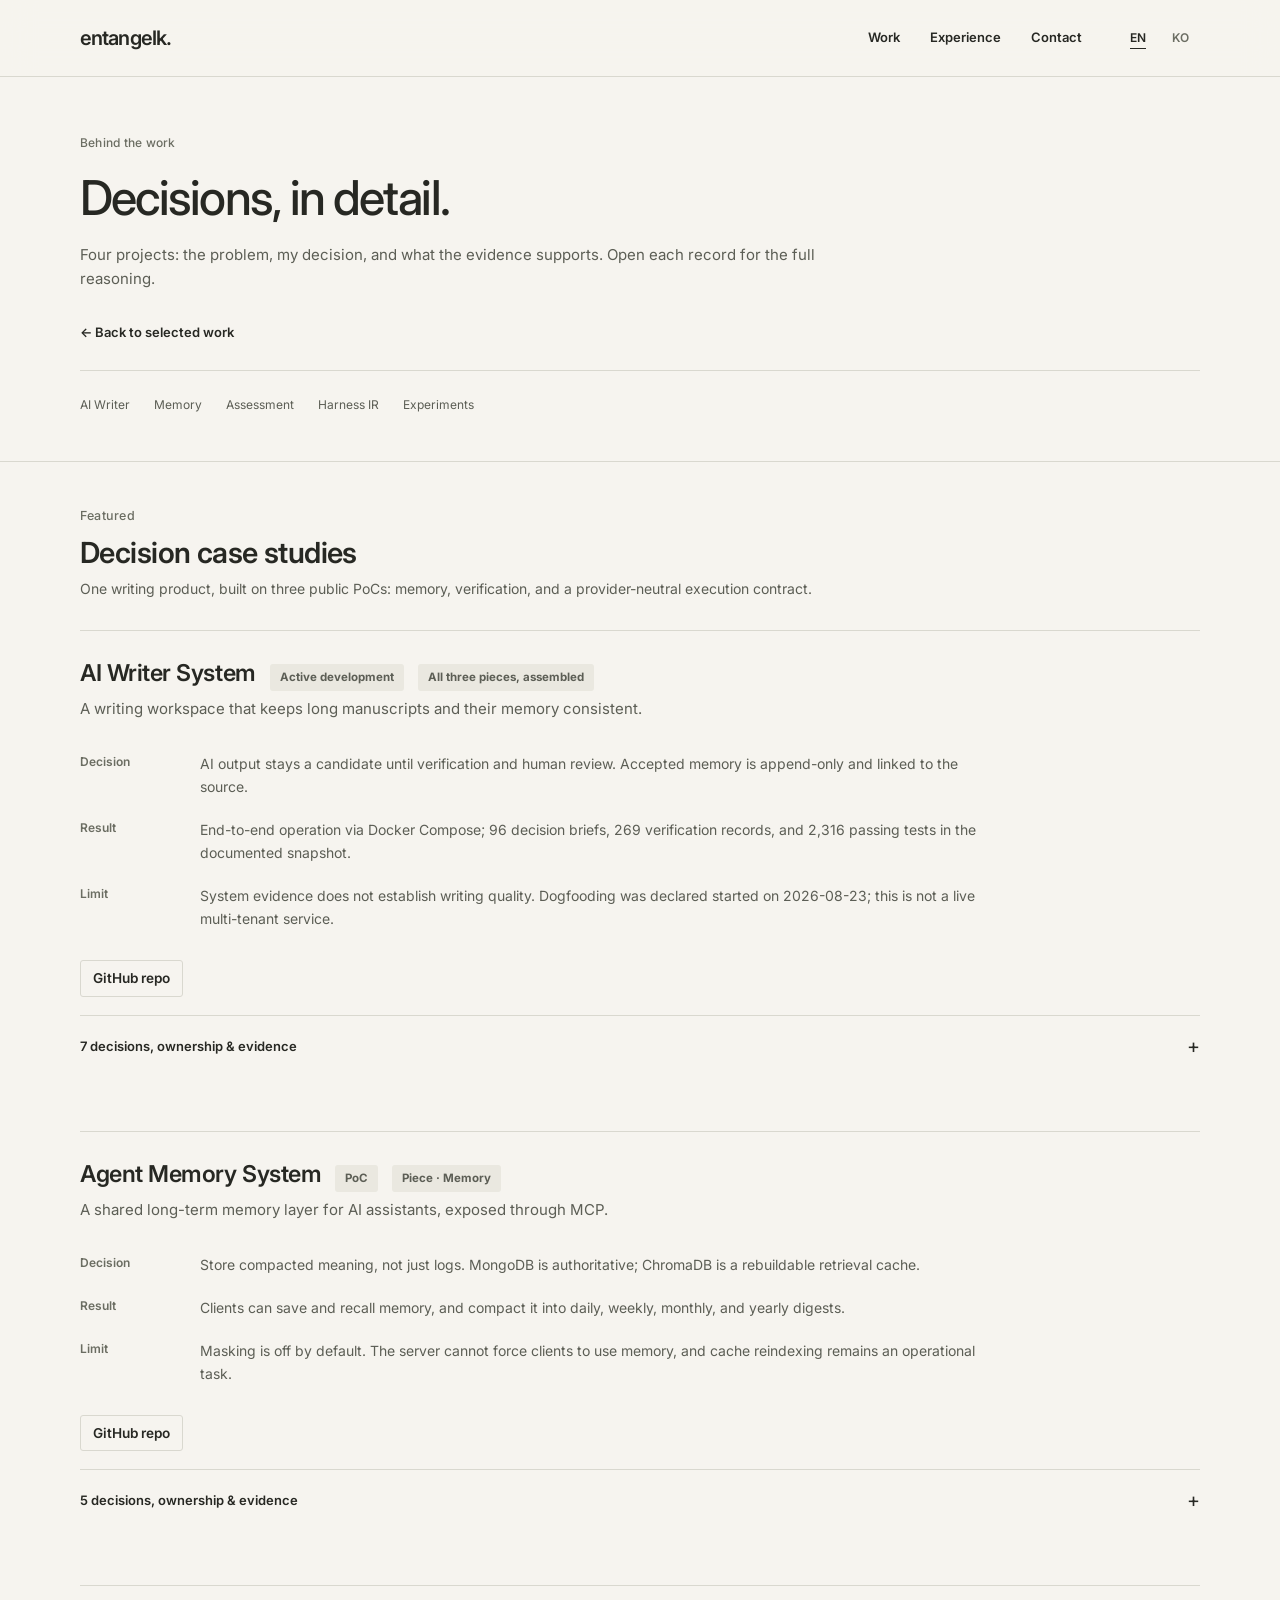
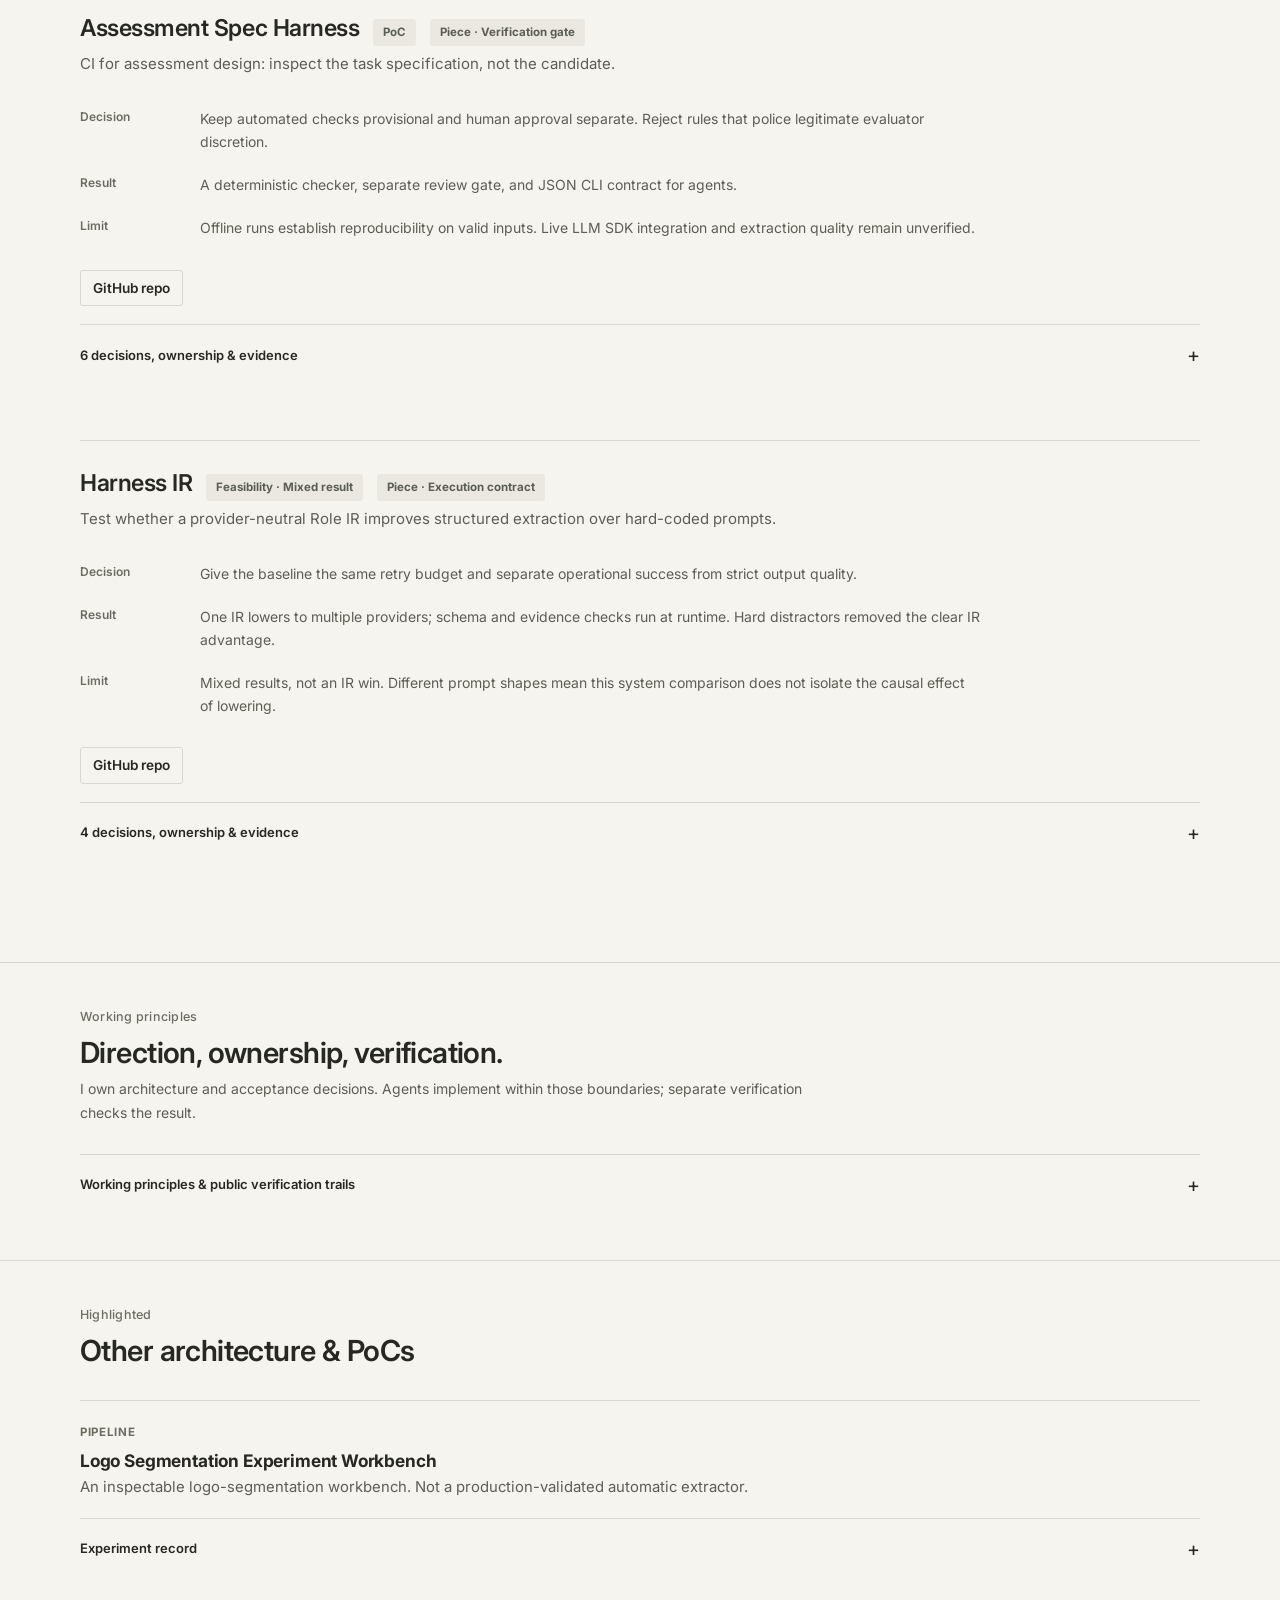
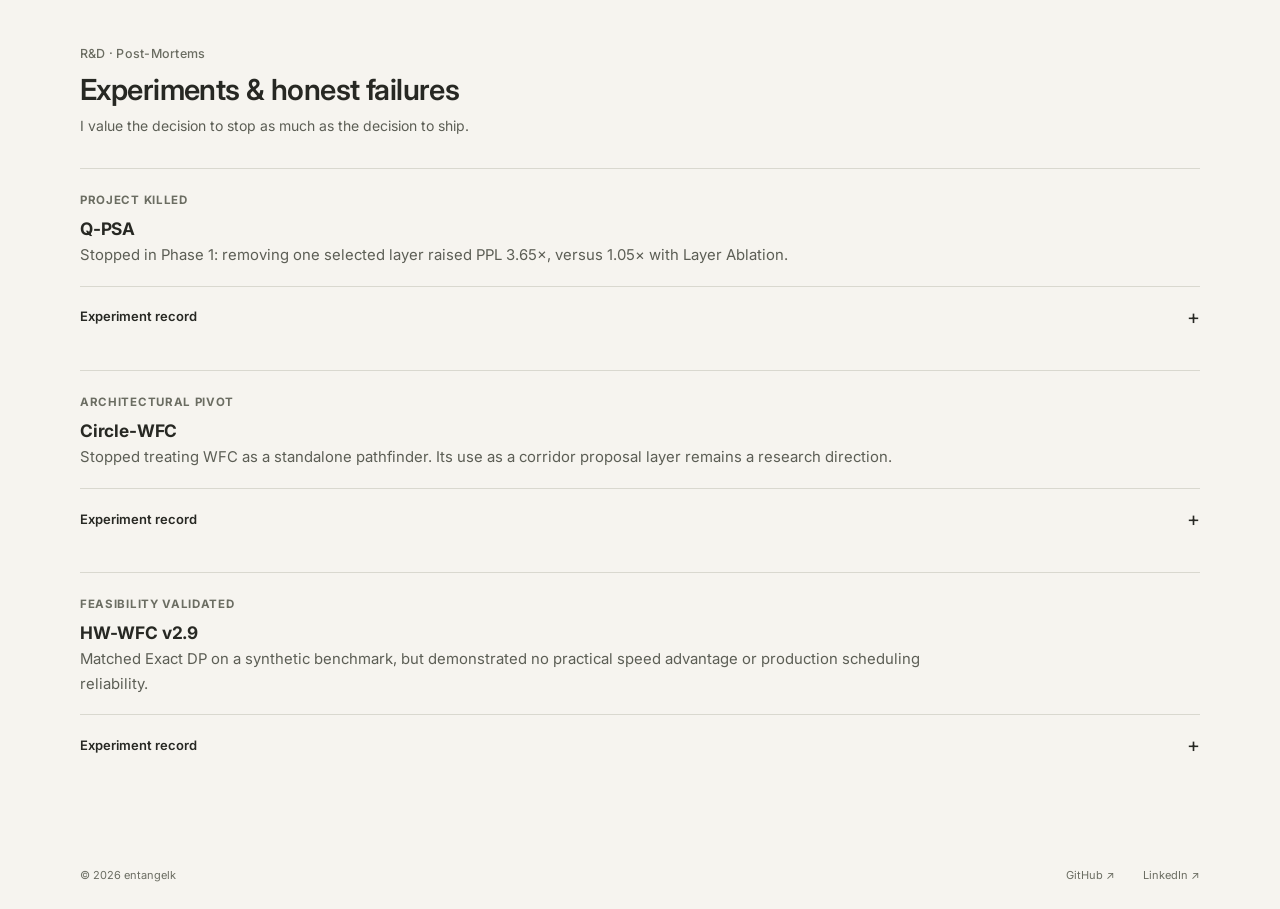
==== commit e096e70d: "Refine portfolio typography and feature the work" ====
--- a/docs/case-studies.html
+++ b/docs/case-studies.html
@@ -98,12 +98,8 @@
 <div class="wrap">
 <div class="sec-head">
 <div class="sec-tag">
-<span class="en">
-        ★ Featured
-       </span>
-<span class="ko">
-        ★ 핵심
-       </span>
+<span class="en">Featured</span>
+<span class="ko">핵심</span>
 </div>
 <h2>
 <span class="en">
@@ -139,12 +135,6 @@
 </span>
 </div>
 <p class="tagline"><span class="en">A writing workspace that keeps long manuscripts and their memory consistent.</span><span class="ko">장편 원고와 설정의 일관성을 유지하는 글쓰기 워크스페이스.</span></p>
-
-
-
-
-
-
 <dl class="project-brief"><div><dt><span class="en">Decision</span><span class="ko">핵심 판단</span></dt><dd><span class="en">AI output stays a candidate until verification and human review. Accepted memory is append-only and linked to the source.</span><span class="ko">AI 출력은 검증과 사람의 검토 전까지 후보로 둡니다. 채택된 기억은 원문 출처와 함께 append-only로 쌓습니다.</span></dd></div><div><dt><span class="en">Result</span><span class="ko">확인된 결과</span></dt><dd><span class="en">End-to-end operation via Docker Compose; 96 decision briefs, 269 verification records, and 2,316 passing tests in the documented snapshot.</span><span class="ko">Docker Compose로 관통 동작합니다. 기록 시점 기준 결정 브리프 96개, 검증 기록 269건, 통과 테스트 2,316건입니다.</span></dd></div><div><dt><span class="en">Limit</span><span class="ko">한계</span></dt><dd><span class="en">System evidence does not establish writing quality. Dogfooding was declared started on 2026-08-23; this is not a live multi-tenant service.</span><span class="ko">시스템 지표가 작품 품질을 증명하지는 않습니다. 2026-08-23 dogfood 착수 선언 단계이며, 실사용자를 받는 다중 테넌트 서비스가 아닙니다.</span></dd></div></dl><div class="case-links"><a class="repo" href="https://github.com/entangelk/ai_writte_system" rel="noopener" target="_blank">
         GitHub repo
        </a></div><details class="evidence-details"><summary><span class="en">7 decisions, ownership &amp; evidence</span><span class="ko">설계 판단 7개 · 직접 맡은 일 · 검증 기록</span><span aria-hidden="true" class="detail-symbol">+</span></summary><div class="evidence-body"><div class="case-links">
@@ -913,10 +903,6 @@
 </span>
 </div>
 <p class="tagline"><span class="en">A shared long-term memory layer for AI assistants, exposed through MCP.</span><span class="ko">MCP로 여러 AI 클라이언트가 공유하는 장기 메모리 레이어.</span></p>
-
-
-
-
 <dl class="project-brief"><div><dt><span class="en">Decision</span><span class="ko">핵심 판단</span></dt><dd><span class="en">Store compacted meaning, not just logs. MongoDB is authoritative; ChromaDB is a rebuildable retrieval cache.</span><span class="ko">로그 대신 압축된 의미를 저장합니다. MongoDB가 정본이고 ChromaDB는 재구축 가능한 검색 캐시입니다.</span></dd></div><div><dt><span class="en">Result</span><span class="ko">확인된 결과</span></dt><dd><span class="en">Clients can save and recall memory, and compact it into daily, weekly, monthly, and yearly digests.</span><span class="ko">클라이언트가 기억을 저장·검색하고 일·주·월·년 단위 digest로 압축하는 구조를 구현했습니다.</span></dd></div><div><dt><span class="en">Limit</span><span class="ko">한계</span></dt><dd><span class="en">Masking is off by default. The server cannot force clients to use memory, and cache reindexing remains an operational task.</span><span class="ko">가림 정책은 기본 비활성화입니다. 클라이언트의 기억 사용을 강제할 수 없으며, 캐시 재색인은 운영상 필요합니다.</span></dd></div></dl><div class="case-links"><a class="repo" href="https://github.com/entangelk/agent-memory-system-public" rel="noopener" target="_blank">
         GitHub repo
        </a></div><details class="evidence-details"><summary><span class="en">5 decisions, ownership &amp; evidence</span><span class="ko">설계 판단 5개 · 직접 맡은 일 · 검증 기록</span><span aria-hidden="true" class="detail-symbol">+</span></summary><div class="evidence-body"><div class="case-links">
@@ -1323,11 +1309,6 @@
 </span>
 </div>
 <p class="tagline"><span class="en">CI for assessment design: inspect the task specification, not the candidate.</span><span class="ko">응시자 대신 과제 명세와 평가 설계를 검사하는 CI.</span></p>
-
-
-
-
-
 <dl class="project-brief"><div><dt><span class="en">Decision</span><span class="ko">핵심 판단</span></dt><dd><span class="en">Keep automated checks provisional and human approval separate. Reject rules that police legitimate evaluator discretion.</span><span class="ko">자동 검사는 잠정 판정으로 두고 사람의 승인을 분리했습니다. 평가자의 정당한 재량을 단속하는 규칙은 제외했습니다.</span></dd></div><div><dt><span class="en">Result</span><span class="ko">확인된 결과</span></dt><dd><span class="en">A deterministic checker, separate review gate, and JSON CLI contract for agents.</span><span class="ko">결정론적 checker, 별도 검토 gate, 에이전트용 JSON CLI 계약을 구현했습니다.</span></dd></div><div><dt><span class="en">Limit</span><span class="ko">한계</span></dt><dd><span class="en">Offline runs establish reproducibility on valid inputs. Live LLM SDK integration and extraction quality remain unverified.</span><span class="ko">오프라인 실행은 유효 입력의 재현성만 입증합니다. live LLM SDK 연동은 보류이며 추출 품질은 검증하지 않았습니다.</span></dd></div></dl><div class="case-links"><a class="repo" href="https://github.com/entangelk/assessment_poc" rel="noopener" target="_blank">
         GitHub repo
        </a></div><details class="evidence-details"><summary><span class="en">6 decisions, ownership &amp; evidence</span><span class="ko">설계 판단 6개 · 직접 맡은 일 · 검증 기록</span><span aria-hidden="true" class="detail-symbol">+</span></summary><div class="evidence-body"><div class="case-links">
@@ -1867,10 +1848,6 @@
 </span>
 </div>
 <p class="tagline"><span class="en">Test whether a provider-neutral Role IR improves structured extraction over hard-coded prompts.</span><span class="ko">제공자 독립 Role IR이 하드코딩 프롬프트보다 구조화 추출에 유리한지 검증한 PoC.</span></p>
-
-
-
-
 <dl class="project-brief"><div><dt><span class="en">Decision</span><span class="ko">핵심 판단</span></dt><dd><span class="en">Give the baseline the same retry budget and separate operational success from strict output quality.</span><span class="ko">baseline에도 동일한 retry 예산을 주고, 실행 성공과 엄격한 출력 품질을 분리했습니다.</span></dd></div><div><dt><span class="en">Result</span><span class="ko">확인된 결과</span></dt><dd><span class="en">One IR lowers to multiple providers; schema and evidence checks run at runtime. Hard distractors removed the clear IR advantage.</span><span class="ko">하나의 IR을 여러 제공자 경로로 변환하고 schema·evidence를 검증합니다. 어려운 distractor 셋에서는 명확한 IR 우위가 사라졌습니다.</span></dd></div><div><dt><span class="en">Limit</span><span class="ko">한계</span></dt><dd><span class="en">Mixed results, not an IR win. Different prompt shapes mean this system comparison does not isolate the causal effect of lowering.</span><span class="ko">결론은 승리가 아닌 혼재입니다. prompt 형태가 달라 lowering만의 인과효과를 분리한 실험은 아닙니다.</span></dd></div></dl><div class="case-links"><a class="repo" href="https://github.com/entangelk/Harness_ir" rel="noopener" target="_blank">
         GitHub repo
        </a></div><details class="evidence-details"><summary><span class="en">4 decisions, ownership &amp; evidence</span><span class="ko">설계 판단 4개 · 직접 맡은 일 · 검증 기록</span><span aria-hidden="true" class="detail-symbol">+</span></summary><div class="evidence-body"><div class="case-links">
@@ -2225,10 +2202,8 @@
 </blockquote>
 </div>
 </div></div></details></div>
-
 </div>
 </section>
-
 <section id="ai">
 <div class="wrap"><div class="sec-head"><span id="principles"></span><div class="sec-tag"><span class="en">Working principles</span><span class="ko">일하는 방식</span></div><h2><span class="en">Direction, ownership, verification.</span><span class="ko">방향을 정하고, 결과를 검증합니다.</span></h2><p><span class="en">I own architecture and acceptance decisions. Agents implement within those boundaries; separate verification checks the result.</span><span class="ko">아키텍처와 채택 판단은 직접 맡습니다. 에이전트는 그 경계 안에서 구현하고, 별도의 검증으로 결과를 확인합니다.</span></p></div><details class="evidence-details"><summary><span class="en">Working principles &amp; public verification trails</span><span class="ko">운영 원칙과 공개 검증 기록</span><span aria-hidden="true" class="detail-symbol">+</span></summary><div class="evidence-body"><section>
 <div class="wrap">
@@ -2562,7 +2537,6 @@
         Logo Segmentation Experiment Workbench
        </a>
 </h3>
-
 <p><span class="en">An inspectable logo-segmentation workbench. Not a production-validated automatic extractor.</span><span class="ko">실패 지점을 확인할 수 있는 로고 분할 워크벤치입니다. 프로덕션 검증을 마친 자동 추출기는 아닙니다.</span></p><details class="evidence-details"><summary><span class="en">Experiment record</span><span class="ko">실험과 실패 분석</span><span aria-hidden="true" class="detail-symbol">+</span></summary><div class="evidence-body"><p>
 <span class="en">
         A
@@ -2621,8 +2595,6 @@
 </div>
 <div class="grid3">
 <div class="card">
-
-
 <div class="meta tag-kill">
 <span class="en">
          Project killed
@@ -2636,9 +2608,6 @@
          Q-PSA
         </a>
 </h3>
-
-
-
 <p><span class="en">Stopped in Phase 1: removing one selected layer raised PPL 3.65×, versus 1.05× with Layer Ablation.</span><span class="ko">Phase 1에서 종료했습니다. 선택한 레이어 하나 제거 시 PPL이 3.65배로 상승했고, Layer Ablation은 1.05배였습니다.</span></p><details class="evidence-details"><summary><span class="en">Experiment record</span><span class="ko">실험과 실패 분석</span><span aria-hidden="true" class="detail-symbol">+</span></summary><div class="evidence-body"><img alt="Pruning validation chart — Q-PSA perplexity explodes vs the Layer Ablation baseline as more layers are pruned" class="card-viz" loading="lazy" src="assets/q-psa-pruning.png"/><p class="viz-cap">
 <span class="en">
          Q-PSA (red) vs a simple baseline — perplexity explodes as more layers are pruned. Lower is better; the gap is why I killed it.
@@ -2726,8 +2695,6 @@
 </span>
 </p></div></details></div>
 <div class="card">
-
-
 <div class="meta">
 <span class="en">
          Architectural pivot
@@ -2741,9 +2708,6 @@
          Circle-WFC
         </a>
 </h3>
-
-
-
 <p><span class="en">Stopped treating WFC as a standalone pathfinder. Its use as a corridor proposal layer remains a research direction.</span><span class="ko">WFC를 단독 경로탐색기로 보는 것을 중단했습니다. 경로 후보 제안 레이어로의 전환은 아직 연구 방향입니다.</span></p><details class="evidence-details"><summary><span class="en">Experiment record</span><span class="ko">실험과 실패 분석</span><span aria-hidden="true" class="detail-symbol">+</span></summary><div class="evidence-body"><img alt="Geometry-guided WFC (ray variant) finding a 163-step path through a 100x100 maze" class="card-viz" loading="lazy" src="assets/circle-wfc-path.png"/><p class="viz-cap">
 <span class="en">
          The ray variant finds a full 163-step path where plain WFC stalls. It demonstrates recovery on this maze, not a general connectivity guarantee.
@@ -2791,8 +2755,6 @@
 </span>
 </p></div></details></div>
 <div class="card">
-
-
 <div class="meta tag-ok">
 <span class="en">
          Feasibility validated
@@ -2806,9 +2768,6 @@
          HW-WFC v2.9
         </a>
 </h3>
-
-
-
 <p><span class="en">Matched Exact DP on a synthetic benchmark, but demonstrated no practical speed advantage or production scheduling reliability.</span><span class="ko">가상 벤치마크에서 Exact DP 최적값과 일치했지만, 실용적 속도 우위나 프로덕션 스케줄링 신뢰성은 입증하지 못했습니다.</span></p><details class="evidence-details"><summary><span class="en">Experiment record</span><span class="ko">실험과 실패 분석</span><span aria-hidden="true" class="detail-symbol">+</span></summary><div class="evidence-body"><img alt="HW-WFC final schedule — attention block layers collapsed to optimal tile/layout states under SRAM limits, 0 backtracks" class="card-viz" loading="lazy" src="assets/hw-wfc-collapse.png"/><p class="viz-cap">
 <span class="en">
          Final attention-block schedule — on the synthetic 12KB-SRAM benchmark, WFC matches exact dynamic programming. Search correctness on this case is validated; production advantage is not.
--- a/docs/style.css
+++ b/docs/style.css
@@ -1,12 +1,12 @@
 :root {
-  --bg:#f7f8fa;
-  --ink:#19232d;
-  --ink-soft:#53616e;
-  --ink-faint:#637180;
-  --line:#d8dfe5;
-  --accent:#2358df;
-  --accent-ink:#204fc4;
-  --accent-soft:#edf2ff;
+  --bg:#f6f4ef;
+  --ink:#272823;
+  --ink-soft:#5c5e55;
+  --ink-faint:#6b6d62;
+  --line:#d9d8cf;
+  --accent:#974b38;
+  --accent-ink:#7e3e2d;
+  --accent-soft:#f1e8e1;
   --font:Inter,'Noto Sans KR',sans-serif;
   --mono:ui-monospace,monospace;
   --maxw:1200px;
@@ -95,7 +95,7 @@
   top:0;
   z-index:50;
   border-bottom:1px solid var(--line);
-  background:rgba(247,248,250,.94);
+  background:rgba(246,244,239,.94);
   backdrop-filter:blur(16px)
 }
 .nav-inner {
@@ -147,7 +147,7 @@
 }
 .lang-toggle button.active {
   color:var(--ink);
-  background:#e7ebf0
+  background:#e9e7df
 }
 .eyebrow {
   display:block;
@@ -317,7 +317,7 @@
 }
 .project-row:hover {
   color:var(--accent);
-  background:#edf1f6
+  background:#eeece5
 }
 .arrow {
   transition:transform .2s
@@ -337,7 +337,7 @@
   color:var(--accent)
 }
 .home .impact-section {
-  background:#edf0f4
+  background:#eeece5
 }
 .impact-layout {
   display:grid;
@@ -359,7 +359,7 @@
   padding:0 0 24px
 }
 .impact-row+.impact-row {
-  border-top:1px solid #ccd4de;
+  border-top:1px solid #d9d8cf;
   padding:24px 0 0
 }
 .impact-row strong {
@@ -454,11 +454,11 @@
 }
 .home .contact-section {
   background:var(--ink);
-  color:#f7f8fa;
+  color:#f6f4ef;
   padding:55px 0
 }
 .contact-section .eyebrow {
-  color:#aab7c6
+  color:#c3c3b7
 }
 .contact-layout {
   display:flex;
@@ -475,13 +475,13 @@
 }
 .contact-email {
   font-size:16px;
-  border-bottom:1px solid #637180;
+  border-bottom:1px solid #6b6d62;
   padding-bottom:8px;
   display:flex;
   gap:28px
 }
 .contact-email:hover {
-  color:#b6cbff
+  color:#e3b9a7
 }
 .footer-inner {
   display:flex;
@@ -877,3 +877,80 @@
   .evidence-details > summary { display: block; }
   .detail-symbol, .page-index { display: none; }
 }
+
+/* Editorial hierarchy: the work carries the visual weight. */
+.brand { font-size: 20px; font-weight: 600; letter-spacing: -.9px; }
+.brand span { color: inherit; }
+.lang-toggle button.active { background: transparent; text-decoration: underline; text-underline-offset: 6px; }
+.eyebrow { text-transform: none; letter-spacing: .02em; font-weight: 500; font-size: 12px; }
+.home .home-hero { padding: 44px 0 48px; }
+.home .hero-bottom { grid-template-columns: 1fr 1fr; align-items: end; margin-top: 24px; }
+.home .wordmark { font-size: clamp(44px, 5.6vw, 72px); font-weight: 500; letter-spacing: -.065em; line-height: 1; margin: 0 0 18px; }
+.home .hero-identity h2 { font-size: 23px; font-weight: 400; line-height: 1.45; letter-spacing: -.035em; }
+.home .hero-description { max-width: 390px; }
+.home .hero-description p { font-size: 14px; line-height: 1.85; margin-bottom: 18px; }
+.home .section-heading { padding-top: 18px; margin-bottom: 24px; }
+.home .selected-work .section-heading { border-top-color: var(--ink); }
+.home .featured-project { display: grid; grid-template-columns: minmax(0, 1.7fr) minmax(0, 1fr); gap: 52px; align-items: center; margin-bottom: 38px; }
+.project-figure { margin: 0; min-width: 0; }
+.home .project-image { padding: 20px; aspect-ratio: auto; background: #e4e6e0; overflow: hidden; }
+.home .project-image img { width: 100%; height: auto; border: 0; box-shadow: 0 3px 10px #2728230d; }
+.home .project-image:hover img { transform: scale(1.018); }
+.project-figure figcaption { color: var(--ink-faint); font-size: 11px; margin-top: 12px; line-height: 1.6; }
+.home .project-caption { display: flex; flex-direction: column; gap: 22px; padding: 0 0 24px; }
+.home .project-caption h2 { font-size: 23px; letter-spacing: -.035em; font-weight: 600; margin-bottom: 8px; }
+.home .design-statement { font-size: clamp(26px, 2.7vw, 37px); letter-spacing: -.055em; line-height: 1.4; font-weight: 400; margin: 0; }
+.home .design-statement { word-break: keep-all; }
+.design-statement em { color: var(--accent); font-style: normal; }
+.home .project-summary p { font-size: 13px; line-height: 1.85; max-width: 340px; margin-bottom: 22px; }
+.home .project-row { grid-template-columns: minmax(0, 1fr) 160px 24px; padding: 22px 0; }
+.home .project-row h3 { font-size: 18px; font-weight: 500; }
+.home .project-row p { font-size: 13px; }
+.home .impact-layout { grid-template-columns: 1fr 1fr; }
+.home .impact-row strong { font-size: 48px; font-weight: 400; font-variant-numeric: tabular-nums; }
+.home .impact-layout h2, .home .approach-layout h2 { font-size: 28px; font-weight: 400; line-height: 1.45; }
+.home .contact-section { background: transparent; color: var(--ink); padding: 0 0 52px; }
+.home .contact-section > .wrap { padding-top: 36px; position: relative; }
+.home .contact-section > .wrap::before { content: ''; position: absolute; height: 1px; background: var(--ink); top: 0; left: 40px; right: 40px; }
+.home .contact-section .eyebrow { color: var(--ink-faint); }
+.home .contact-layout h2 { font-size: 36px; font-weight: 400; line-height: 1.45; }
+.home .contact-email { border-color: var(--line); }
+.home .contact-email:hover { color: var(--accent); }
+.detail-page .hero h1 .accent { color: inherit; }
+.detail-page .sec-tag { color: var(--ink-faint); letter-spacing: .02em; text-transform: none; font-weight: 500; }
+.detail-page .pill { background: #eae8e0; color: var(--ink-soft); border: 0; letter-spacing: 0; text-transform: none; }
+.detail-page .btn, .detail-page .case-links a { border-radius: 3px; }
+.detail-page .case-links a.repo { background: transparent; border-color: var(--line); color: var(--ink); }
+.detail-page .case-links a.repo:hover { background: var(--accent-soft); border-color: var(--accent); }
+@media (max-width: 900px) {
+  .home .featured-project { gap: 30px; grid-template-columns: minmax(0, 1.4fr) minmax(0, 1fr); }
+  .home .design-statement { font-size: 29px; }
+}
+@media (max-width: 760px) {
+  .home .home-hero { padding: 30px 0 32px; }
+  .home .hero-bottom { grid-template-columns: 1fr; gap: 22px; margin-top: 20px; }
+  .home .wordmark { font-size: 54px; margin-bottom: 12px; }
+  .home .hero-identity h2 { font-size: 20px; }
+  .home .hero-description p { font-size: 13px; margin-bottom: 12px; }
+  .home .featured-project { grid-template-columns: 1fr; gap: 24px; margin-bottom: 28px; }
+  .home .project-image { padding: 12px; }
+  .home .project-caption { gap: 18px; padding: 0; }
+  .home .design-statement { font-size: 27px; }
+  .home .design-statement br { display: none; }
+  .home .project-summary p { max-width: none; }
+  .home .project-row { grid-template-columns: minmax(0, 1fr) 20px; }
+  .home .project-row h3 { font-size: 17px; }
+  .home .impact-layout { grid-template-columns: 1fr; }
+  .home .impact-row strong { font-size: 40px; }
+  .home .contact-layout h2 { font-size: 30px; }
+  .home .contact-section > .wrap::before { left: 24px; right: 24px; }
+}
+@media (max-width: 380px) {
+  .brand { font-size: 18px; }
+  .home .contact-section > .wrap::before { left: 18px; right: 18px; }
+}
+@media print {
+  .home .featured-project { display: block; }
+  .home .project-image { padding: 0; background: transparent; }
+  .home .project-caption { padding-top: 20px; }
+}
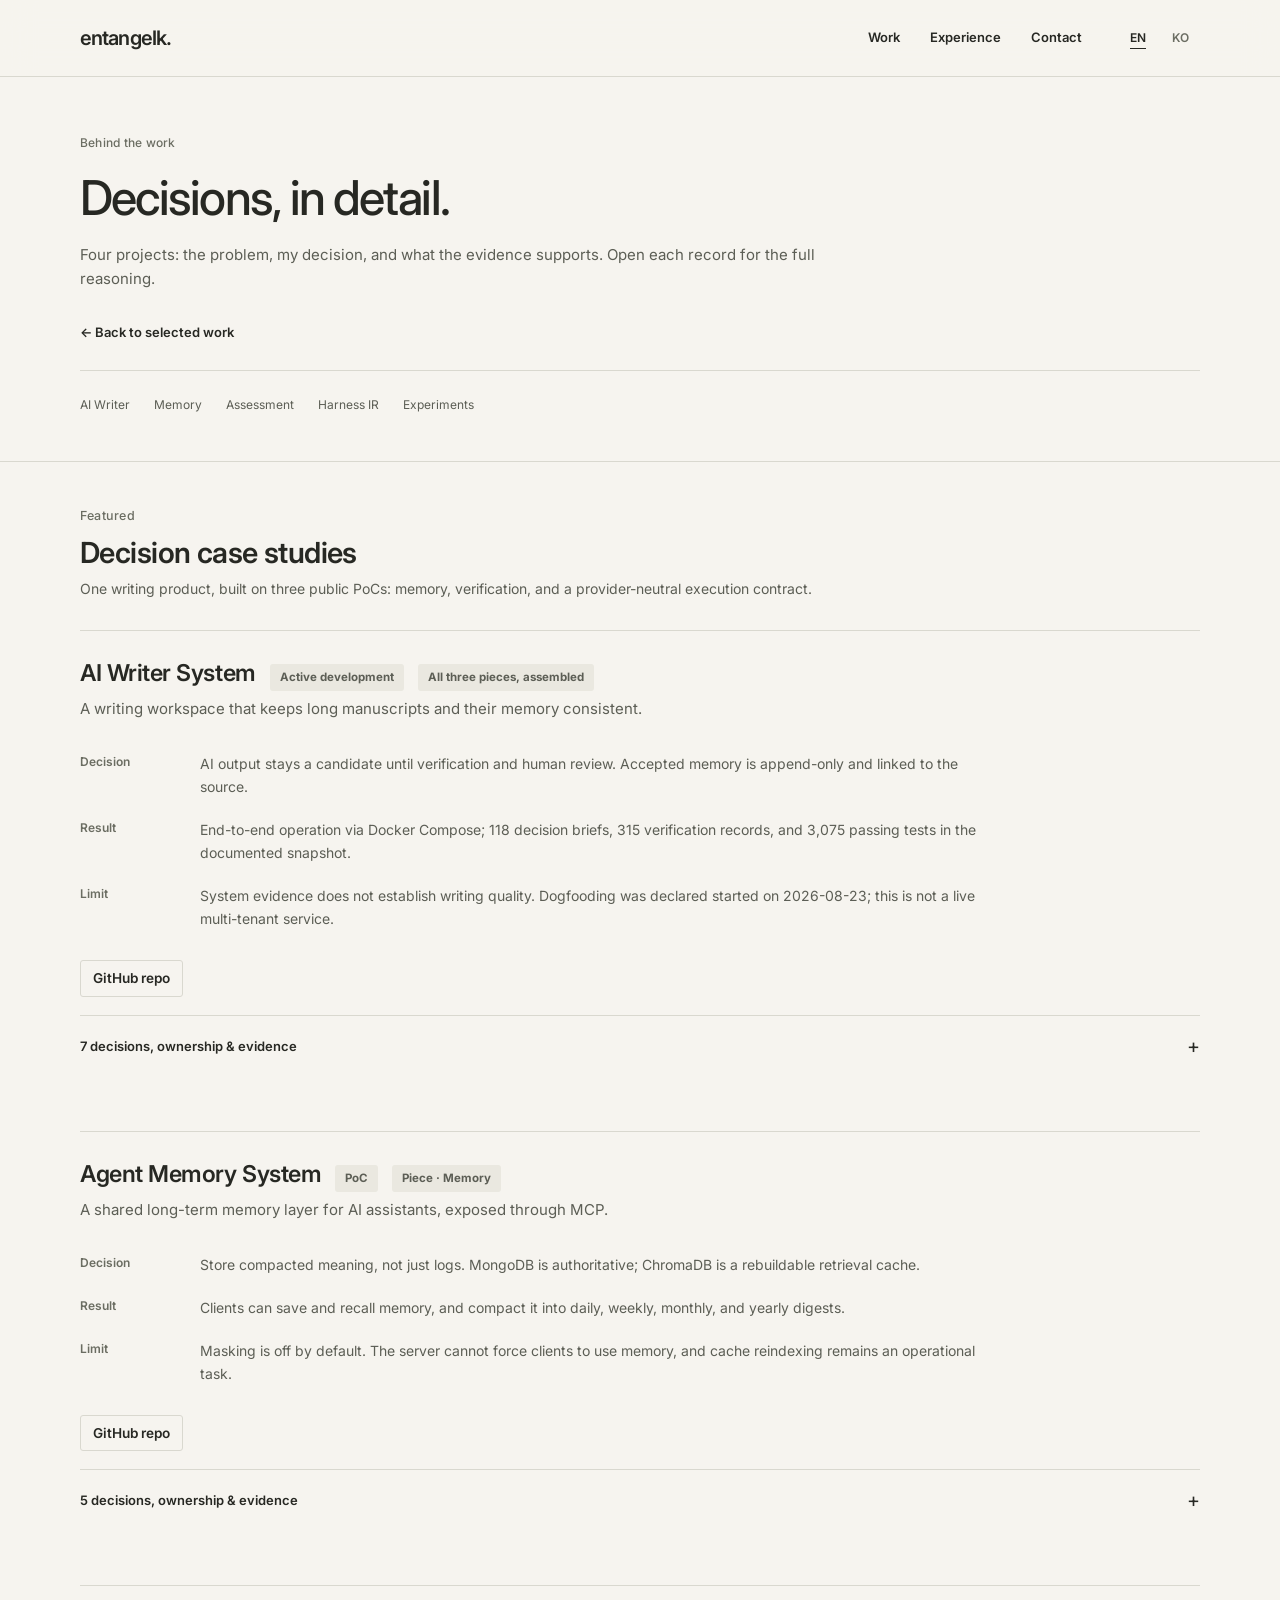
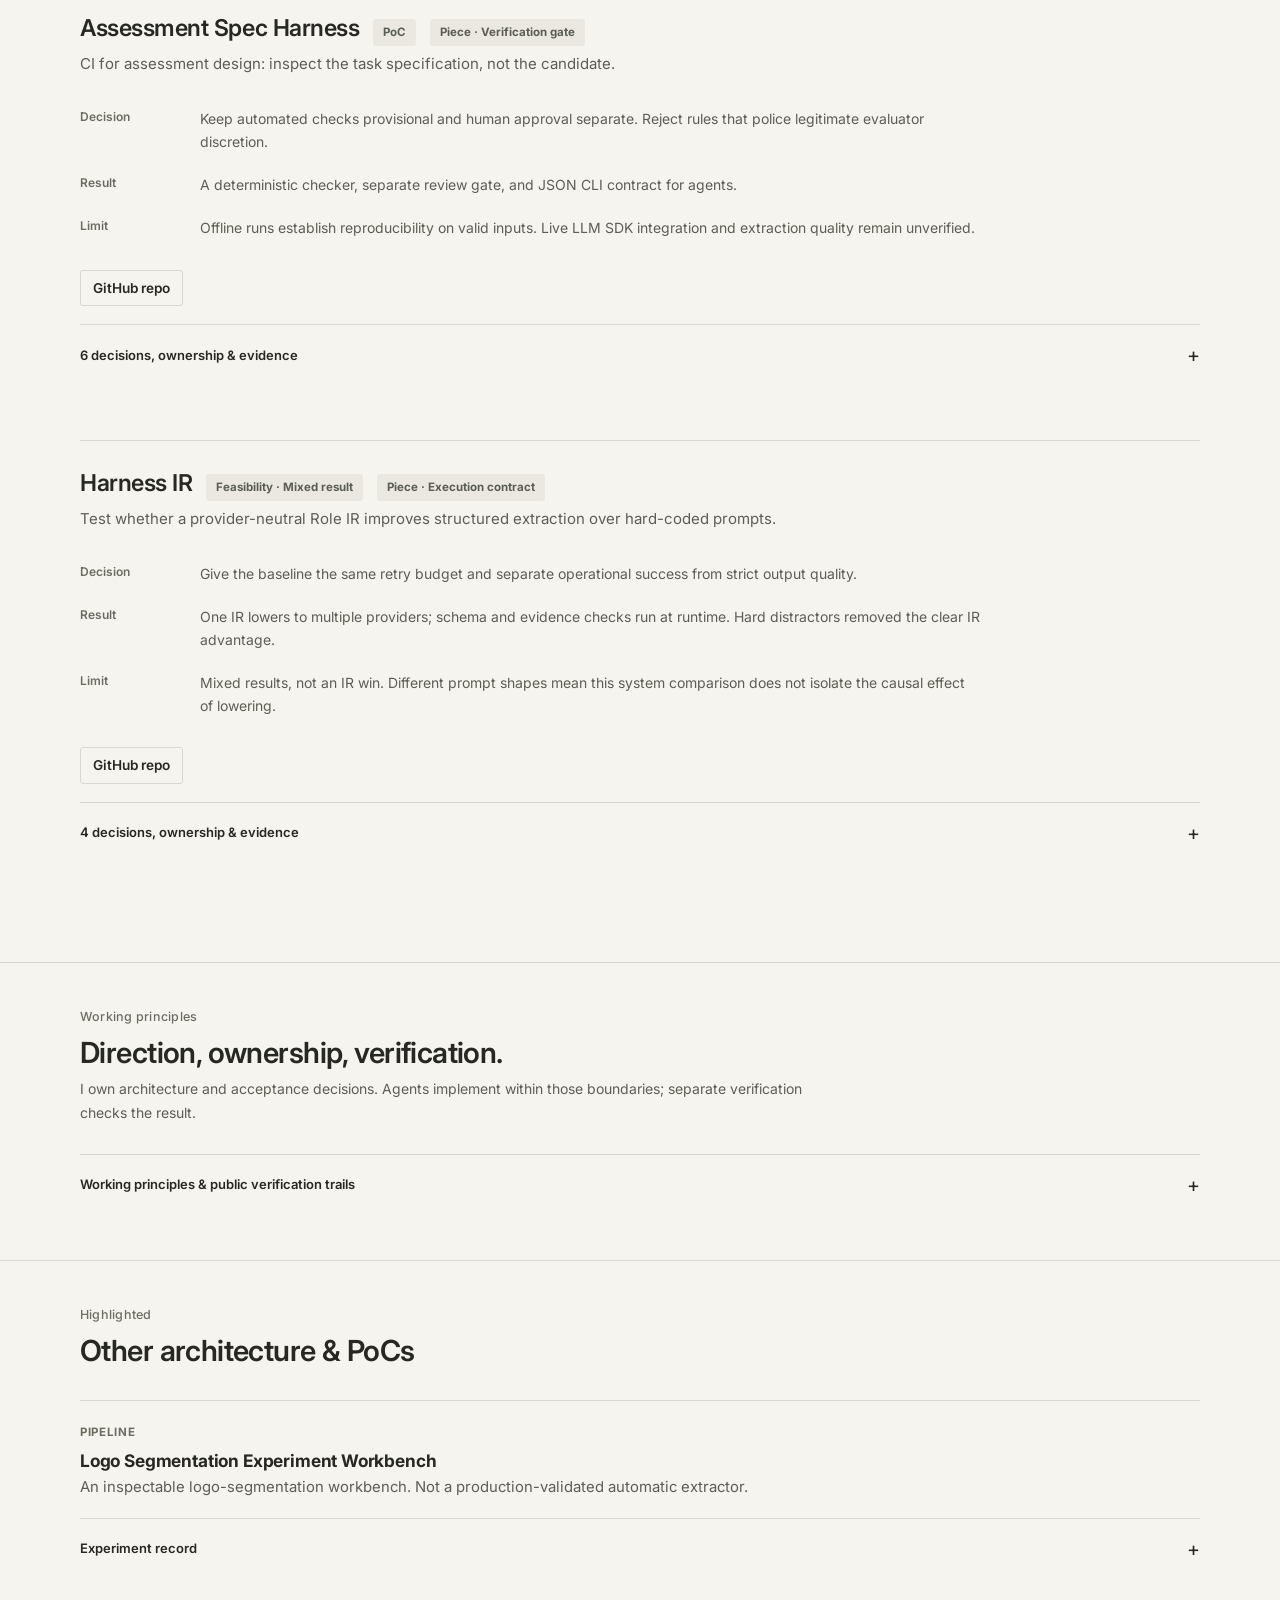
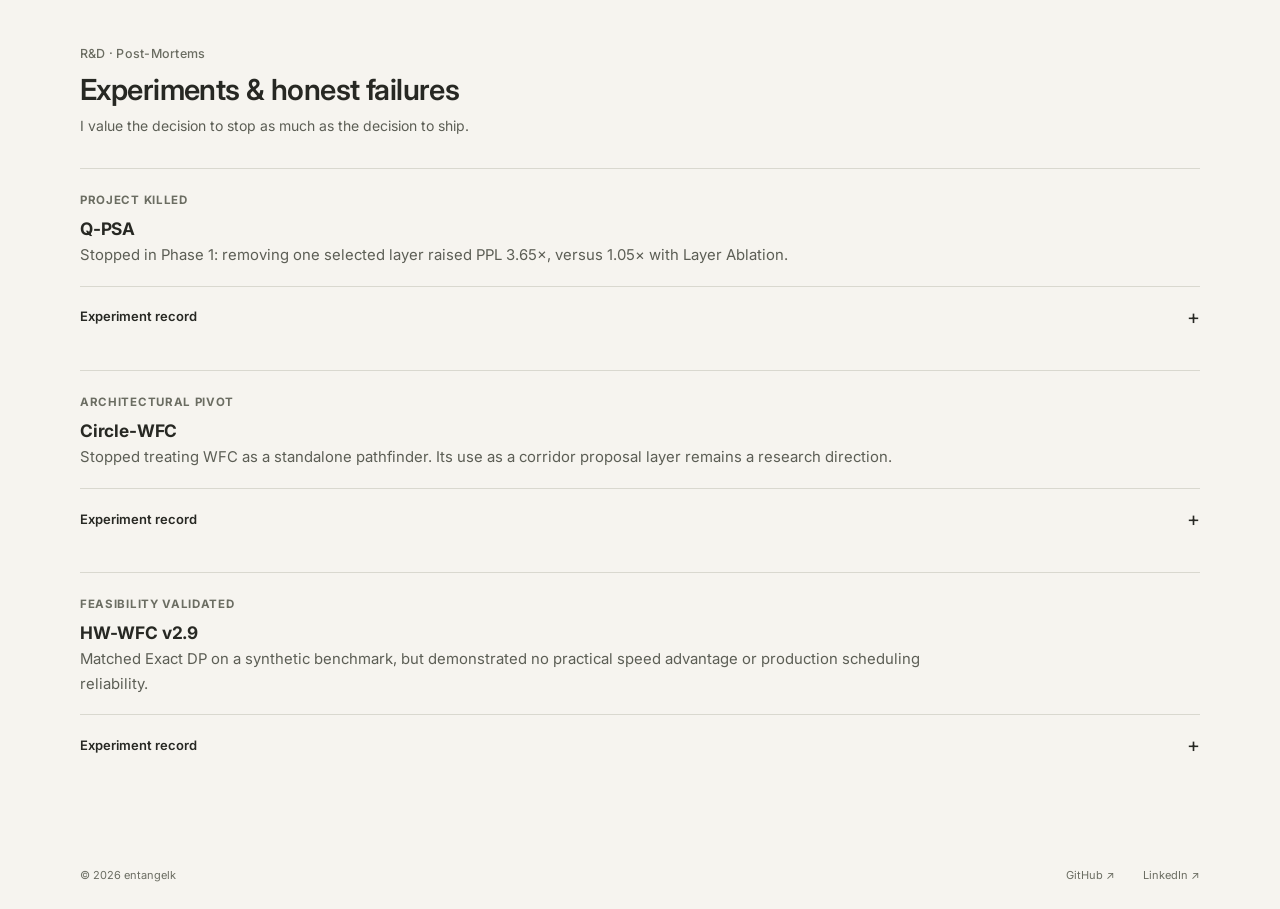
==== commit 31e24f16: "Refresh the AI Writer case: current screenshots, live GIFs, and re-counted numbers Screenshots were " ====
--- a/docs/case-studies.html
+++ b/docs/case-studies.html
@@ -135,7 +135,7 @@
 </span>
 </div>
 <p class="tagline"><span class="en">A writing workspace that keeps long manuscripts and their memory consistent.</span><span class="ko">장편 원고와 설정의 일관성을 유지하는 글쓰기 워크스페이스.</span></p>
-<dl class="project-brief"><div><dt><span class="en">Decision</span><span class="ko">핵심 판단</span></dt><dd><span class="en">AI output stays a candidate until verification and human review. Accepted memory is append-only and linked to the source.</span><span class="ko">AI 출력은 검증과 사람의 검토 전까지 후보로 둡니다. 채택된 기억은 원문 출처와 함께 append-only로 쌓습니다.</span></dd></div><div><dt><span class="en">Result</span><span class="ko">확인된 결과</span></dt><dd><span class="en">End-to-end operation via Docker Compose; 96 decision briefs, 269 verification records, and 2,316 passing tests in the documented snapshot.</span><span class="ko">Docker Compose로 관통 동작합니다. 기록 시점 기준 결정 브리프 96개, 검증 기록 269건, 통과 테스트 2,316건입니다.</span></dd></div><div><dt><span class="en">Limit</span><span class="ko">한계</span></dt><dd><span class="en">System evidence does not establish writing quality. Dogfooding was declared started on 2026-08-23; this is not a live multi-tenant service.</span><span class="ko">시스템 지표가 작품 품질을 증명하지는 않습니다. 2026-08-23 dogfood 착수 선언 단계이며, 실사용자를 받는 다중 테넌트 서비스가 아닙니다.</span></dd></div></dl><div class="case-links"><a class="repo" href="https://github.com/entangelk/ai_writte_system" rel="noopener" target="_blank">
+<dl class="project-brief"><div><dt><span class="en">Decision</span><span class="ko">핵심 판단</span></dt><dd><span class="en">AI output stays a candidate until verification and human review. Accepted memory is append-only and linked to the source.</span><span class="ko">AI 출력은 검증과 사람의 검토 전까지 후보로 둡니다. 채택된 기억은 원문 출처와 함께 append-only로 쌓습니다.</span></dd></div><div><dt><span class="en">Result</span><span class="ko">확인된 결과</span></dt><dd><span class="en">End-to-end operation via Docker Compose; 118 decision briefs, 315 verification records, and 3,075 passing tests in the documented snapshot.</span><span class="ko">Docker Compose로 관통 동작합니다. 기록 시점 기준 결정 브리프 118개, 검증 기록 315건, 통과 테스트 3,075건입니다.</span></dd></div><div><dt><span class="en">Limit</span><span class="ko">한계</span></dt><dd><span class="en">System evidence does not establish writing quality. Dogfooding was declared started on 2026-08-23; this is not a live multi-tenant service.</span><span class="ko">시스템 지표가 작품 품질을 증명하지는 않습니다. 2026-08-23 dogfood 착수 선언 단계이며, 실사용자를 받는 다중 테넌트 서비스가 아닙니다.</span></dd></div></dl><div class="case-links"><a class="repo" href="https://github.com/entangelk/ai_writte_system" rel="noopener" target="_blank">
         GitHub repo
        </a></div><details class="evidence-details"><summary><span class="en">7 decisions, ownership &amp; evidence</span><span class="ko">설계 판단 7개 · 직접 맡은 일 · 검증 기록</span><span aria-hidden="true" class="detail-symbol">+</span></summary><div class="evidence-body"><div class="case-links">
 <a class="repo" href="https://github.com/entangelk/ai_writte_system" rel="noopener" target="_blank">
@@ -175,14 +175,14 @@
           <code>
            docker compose up
           </code>
-          , with the canonical record, the Gate, and human review in the path. 96 decision briefs · 269 verification records · 2,316 passing tests.
+          , with the canonical record, the Gate, and human review in the path. 118 decision briefs · 315 verification records · 3,075 passing tests.
          </span>
 <span class="ko">
           정본·Gate·사람 검토가 경로에 들어간 글쓰기 운영체제가
           <code>
            docker compose up
           </code>
-          하나로 관통 동작합니다. 결정 브리프 96 · 검증 기록 269 · 통과 테스트 2,316.
+          하나로 관통 동작합니다. 결정 브리프 118 · 검증 기록 315 · 통과 테스트 3,075.
          </span>
 </div>
 </div>
@@ -243,18 +243,49 @@
          </span>
 </p>
 </div>
+</div><div class="grid2">
+<div>
+<img alt="AI Writer System — a continuation being generated in the background" class="card-viz" loading="lazy" src="assets/aiw-generation.gif"/>
+<p class="viz-cap">
+<span class="en">
+          Generation, recorded live: a long request becomes
+          <code>
+           202 + job
+          </code>
+          and a worker runs it outside the request timeout — the candidate lands in the pad, not in the manuscript.
+         </span>
+<span class="ko">
+          이어쓰기 생성 실제 녹화 — 긴 요청은
+          <code>
+           202 + 잡
+          </code>
+          이 되어 워커가 요청 타임아웃 밖에서 돌립니다. 후보는 원고가 아니라 패드에 도착합니다.
+         </span>
+</p>
+</div>
+<div>
+<img alt="AI Writer System — approving a memory candidate after checking its evidence" class="card-viz" loading="lazy" src="assets/aiw-review.gif"/>
+<p class="viz-cap">
+<span class="en">
+          Review, recorded live: open the candidate, read the source quote it is anchored to, then approve — the human step that stands between an AI claim and memory.
+         </span>
+<span class="ko">
+          기억 후보 검토 실제 녹화 — 후보를 열어 그것이 걸려 있는 원문 근거를 확인하고 승인합니다. AI의 주장과 기억 사이에 서 있는 사람의 단계입니다.
+         </span>
+</p>
+</div>
 </div><p class="bridge">
 <span class="en">
 <b>
          Every LLM call site is instrumented, and failed calls are counted too.
         </b>
-        All eight call sites write a standard audit record, aggregated into a KPI view (per project, plus a global admin view). Counting only the successful calls would pin the success rate at 100% forever — an observability dashboard that can never deliver bad news is decoration, not instrumentation.
+        All nine call sites write a standard audit record, aggregated into a KPI view (per project, plus a global admin view). Counting only the successful calls would pin the success rate at 100% forever — an observability dashboard that can never deliver bad news is decoration, not instrumentation.
        </span>
 <span class="ko">
 <b>
          LLM 호출부 전부가 계측되고, 실패한 호출도 셉니다.
         </b>
-        8개 호출부 모두가 표준 감사 레코드를 남기고, 그것을 집계한 KPI를 화면으로 봅니다(프로젝트별 + 전역 관리자). 성공한 호출만 세면 성공률은 영구히 100%가 됩니다 — 나쁜 소식을 절대 전할 수 없는 관측 대시보드는 계측이 아니라 장식입니다.
+        9개 호출부 모두가 표준 감사 레코드를 남기고, 그것을 집계한 KPI를 화면으로 봅니다(프로젝트별 + 전역 관리자). 성공한 호출만 세면 성공률은 영구히 100%가 됩니다 — 나쁜 소식을 절대 전할 수 없는 관측 대시보드는 계측이 아니라 장식입니다.
        </span>
 </p><div class="owned">
 <p class="owned-h">
@@ -274,7 +305,7 @@
           The canonical MongoDB record, the versioned system contract, and the candidate → Gate → human review → append-only memory pipeline — designed and specified by me before any code existed. The contract is versioned (
           <a href="https://github.com/entangelk/ai_writte_system/blob/main/docs/system-contract-sot.md" rel="noopener" target="_blank">
 <code>
-            v1.8.14
+            v1.8.68
            </code>
 </a>
           ) with every revision and its reason retained.
@@ -286,7 +317,7 @@
           MongoDB 정본 레코드, 버전 관리되는 시스템 계약, candidate → Gate → 사람 검토 → append-only 기억 파이프라인 — 코드가 나오기 전에 제가 설계하고 명세했습니다. 계약은 버전 관리되며(
           <a href="https://github.com/entangelk/ai_writte_system/blob/main/docs/system-contract-sot.md" rel="noopener" target="_blank">
 <code>
-            v1.8.14
+            v1.8.68
            </code>
 </a>
           ) 모든 개정과 그 이유를 남깁니다.
@@ -621,7 +652,7 @@
           until the owner decides; guessing is not allowed.
           <a href="https://github.com/entangelk/ai_writte_system/tree/main/docs/plans" rel="noopener" target="_blank">
 <b>
-            96 decision briefs
+            118 decision briefs
            </b>
 </a>
           exist so far — the trail is public. The cost is real — work halts — and that is the point: a silently chosen default is a decision nobody remembers making, and those are the ones that cannot be undone later.
@@ -638,7 +669,7 @@
           . 추측 구현은 금지입니다. 현재까지
           <a href="https://github.com/entangelk/ai_writte_system/tree/main/docs/plans" rel="noopener" target="_blank">
 <b>
-            결정 브리프 96개
+            결정 브리프 118개
            </b>
 </a>
           — 기록은 공개돼 있습니다. 작업이 멈추는 비용은 실제로 발생하고, 그게 요점입니다 — 조용히 골라진 기본값은 아무도 내린 기억이 없는 결정이고, 나중에 되돌릴 수 없는 것은 바로 그런 것들입니다.
@@ -678,18 +709,18 @@
           — reverting the fix to confirm the regression guard fails again. Guards must fail in both directions: reintroducing the original bug, and over-correcting into a valid case.
           <a href="https://github.com/entangelk/ai_writte_system/tree/main/docs/verifications" rel="noopener" target="_blank">
 <b>
-            269 independent verification records over 61 dated days
+            315 independent verification records over 73 dated days
            </b>
 </a>
           , sitting on a suite of
           <a href="https://github.com/entangelk/ai_writte_system/tree/main/tests" rel="noopener" target="_blank">
 <b>
-            2,316 passing tests (2,654 subtests)
+            3,075 passing tests (4,239 subtests)
            </b>
 </a>
           . The verdict split is
           <b>
-           185 pass · 80 conditional · 4 outright fail
+           216 pass · 94 conditional · 5 outright fail
           </b>
           —
           <b>
@@ -729,18 +760,18 @@
           으로 반증을 시도합니다 — 고친 것을 되돌려 회귀 가드가 다시 실패하는지 확인합니다. 가드는 양방향이어야 합니다: 원래 결함을 재현해도 실패하고, 과잉 교정으로 정상 경로를 깨도 실패해야 합니다.
           <a href="https://github.com/entangelk/ai_writte_system/tree/main/docs/verifications" rel="noopener" target="_blank">
 <b>
-            61일치로 쌓인 독립 검증 기록 269건
+            73일치로 쌓인 독립 검증 기록 315건
            </b>
 </a>
           , 그 아래
           <a href="https://github.com/entangelk/ai_writte_system/tree/main/tests" rel="noopener" target="_blank">
 <b>
-            통과 테스트 2,316건(서브테스트 2,654)
+            통과 테스트 3,075건(서브테스트 4,239)
            </b>
 </a>
           . 판정 분포는
           <b>
-           합격 185 · 조건부 합격 80 · 불합격 4
+           합격 216 · 조건부 합격 94 · 불합격 5
           </b>
           로,
           <b>
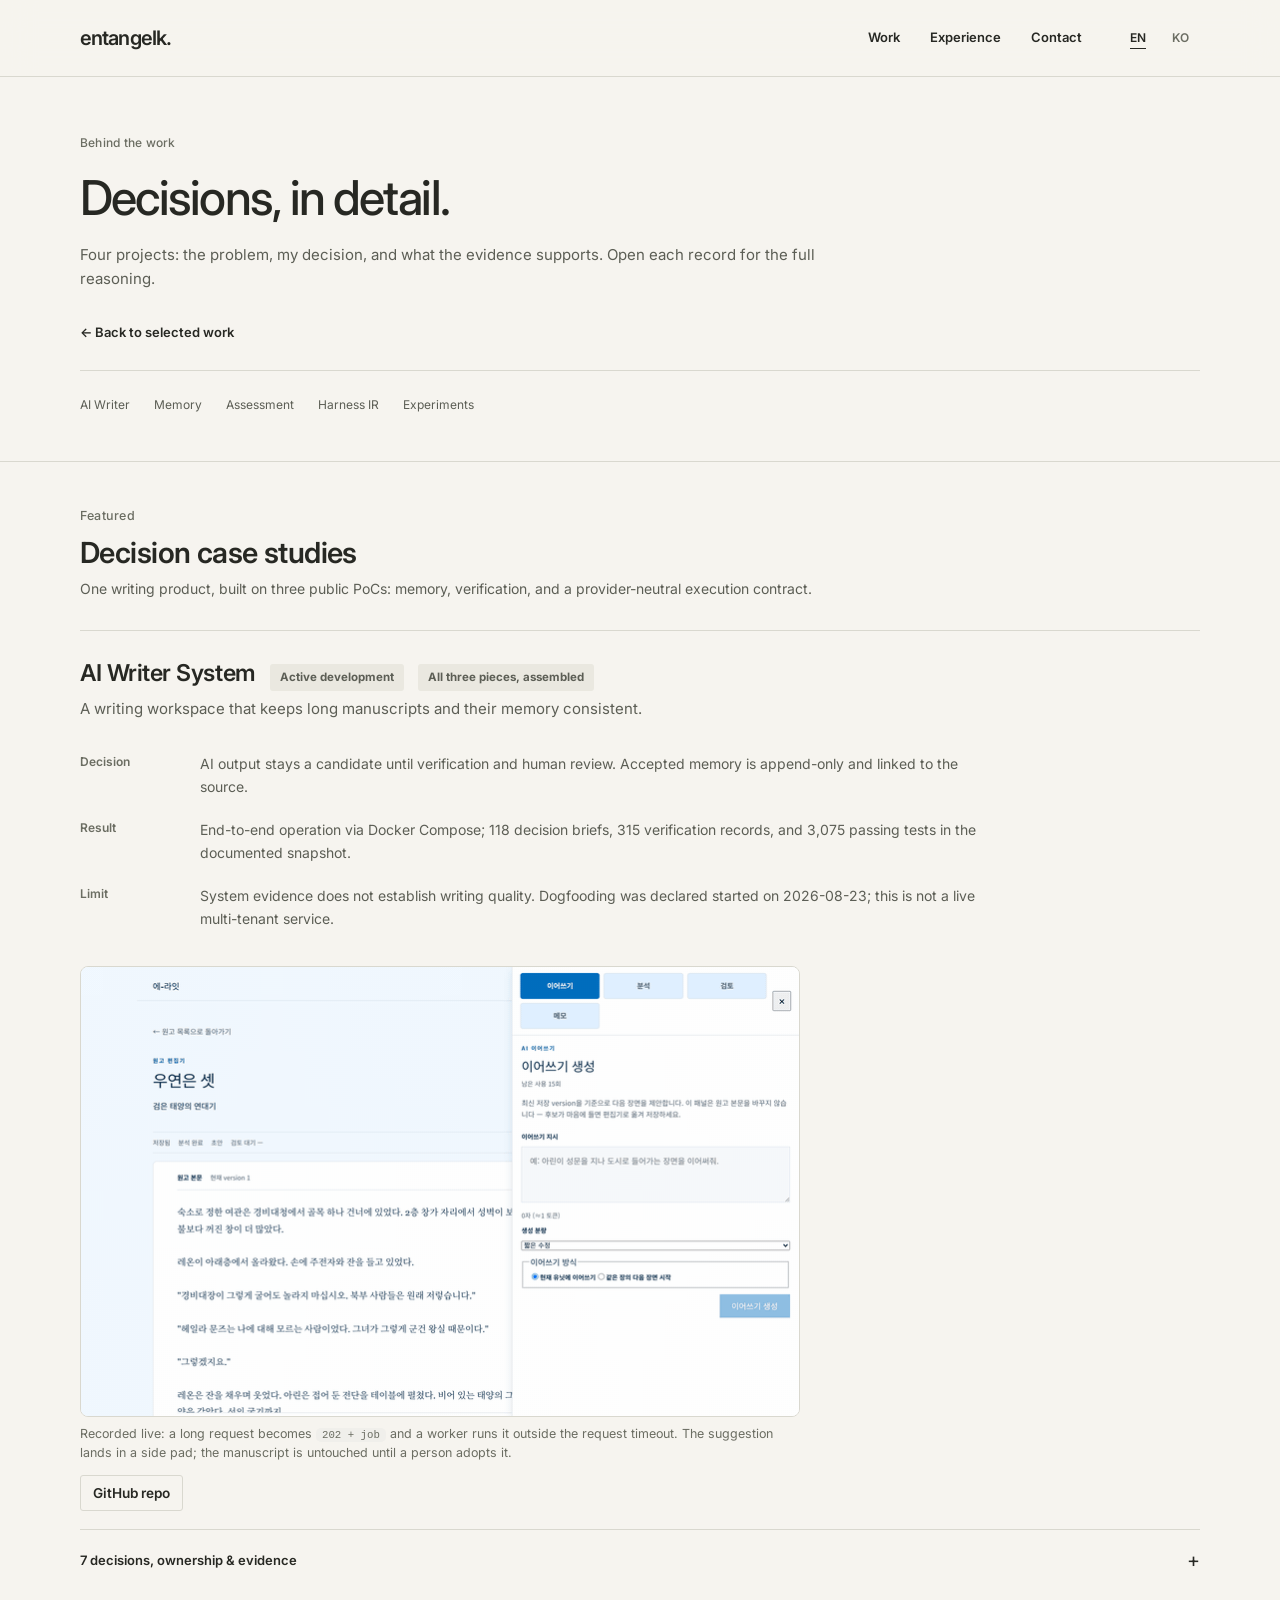
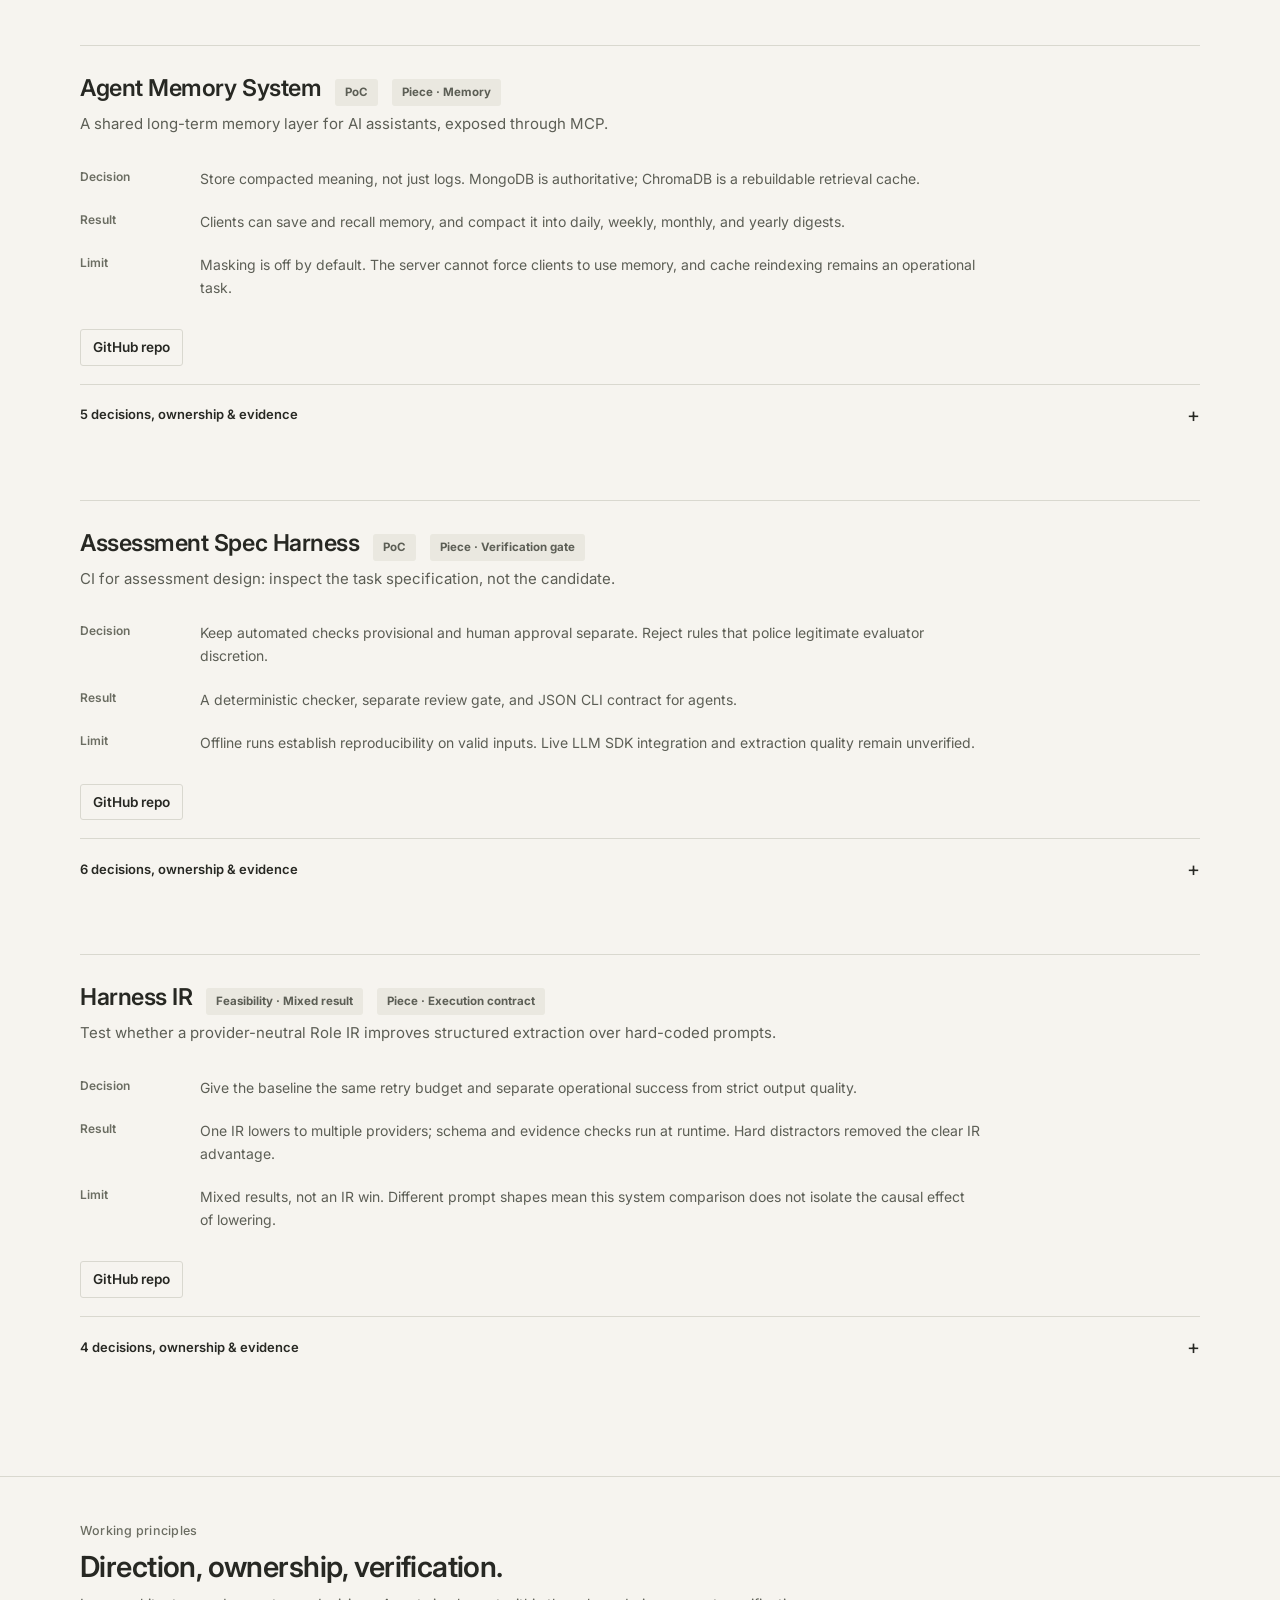
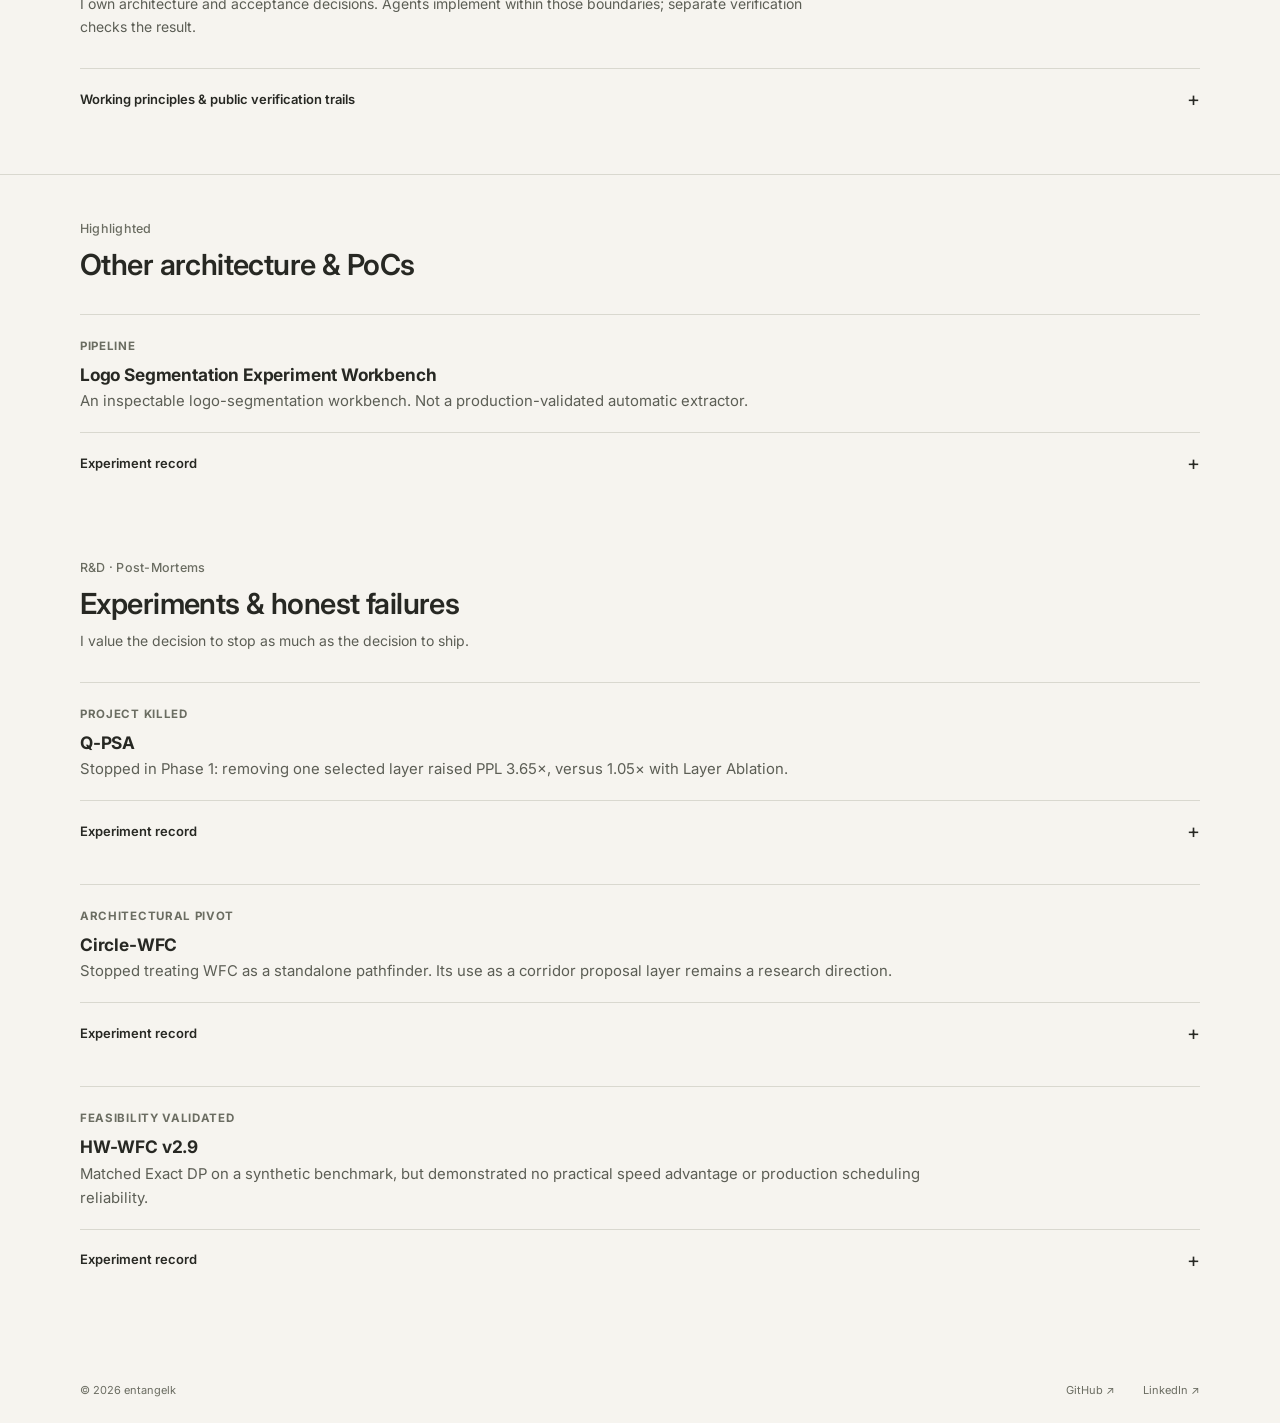
==== commit 62f81936: "Show the AI Writer work where readers look, and keep evidence in the PDF The refreshed screenshots a" ====
--- a/docs/case-studies.html
+++ b/docs/case-studies.html
@@ -135,7 +135,7 @@
 </span>
 </div>
 <p class="tagline"><span class="en">A writing workspace that keeps long manuscripts and their memory consistent.</span><span class="ko">장편 원고와 설정의 일관성을 유지하는 글쓰기 워크스페이스.</span></p>
-<dl class="project-brief"><div><dt><span class="en">Decision</span><span class="ko">핵심 판단</span></dt><dd><span class="en">AI output stays a candidate until verification and human review. Accepted memory is append-only and linked to the source.</span><span class="ko">AI 출력은 검증과 사람의 검토 전까지 후보로 둡니다. 채택된 기억은 원문 출처와 함께 append-only로 쌓습니다.</span></dd></div><div><dt><span class="en">Result</span><span class="ko">확인된 결과</span></dt><dd><span class="en">End-to-end operation via Docker Compose; 118 decision briefs, 315 verification records, and 3,075 passing tests in the documented snapshot.</span><span class="ko">Docker Compose로 관통 동작합니다. 기록 시점 기준 결정 브리프 118개, 검증 기록 315건, 통과 테스트 3,075건입니다.</span></dd></div><div><dt><span class="en">Limit</span><span class="ko">한계</span></dt><dd><span class="en">System evidence does not establish writing quality. Dogfooding was declared started on 2026-08-23; this is not a live multi-tenant service.</span><span class="ko">시스템 지표가 작품 품질을 증명하지는 않습니다. 2026-08-23 dogfood 착수 선언 단계이며, 실사용자를 받는 다중 테넌트 서비스가 아닙니다.</span></dd></div></dl><div class="case-links"><a class="repo" href="https://github.com/entangelk/ai_writte_system" rel="noopener" target="_blank">
+<dl class="project-brief"><div><dt><span class="en">Decision</span><span class="ko">핵심 판단</span></dt><dd><span class="en">AI output stays a candidate until verification and human review. Accepted memory is append-only and linked to the source.</span><span class="ko">AI 출력은 검증과 사람의 검토 전까지 후보로 둡니다. 채택된 기억은 원문 출처와 함께 append-only로 쌓습니다.</span></dd></div><div><dt><span class="en">Result</span><span class="ko">확인된 결과</span></dt><dd><span class="en">End-to-end operation via Docker Compose; 118 decision briefs, 315 verification records, and 3,075 passing tests in the documented snapshot.</span><span class="ko">Docker Compose로 관통 동작합니다. 기록 시점 기준 결정 브리프 118개, 검증 기록 315건, 통과 테스트 3,075건입니다.</span></dd></div><div><dt><span class="en">Limit</span><span class="ko">한계</span></dt><dd><span class="en">System evidence does not establish writing quality. Dogfooding was declared started on 2026-08-23; this is not a live multi-tenant service.</span><span class="ko">시스템 지표가 작품 품질을 증명하지는 않습니다. 2026-08-23 dogfood 착수 선언 단계이며, 실사용자를 받는 다중 테넌트 서비스가 아닙니다.</span></dd></div></dl><div class="lead-viz"><img alt="AI Writer System — a continuation being generated in the background, recorded live" class="card-viz" height="450" src="assets/aiw-generation.gif" width="720"/><p class="viz-cap"><span class="en">Recorded live: a long request becomes <code>202 + job</code> and a worker runs it outside the request timeout. The suggestion lands in a side pad; the manuscript is untouched until a person adopts it.</span><span class="ko">실제 녹화 — 긴 요청은 <code>202 + 잡</code>이 되어 워커가 요청 타임아웃 밖에서 돌립니다. 제안은 옆 패드에 도착하고, 사람이 채택하기 전까지 원고는 그대로입니다.</span></p></div><div class="case-links"><a class="repo" href="https://github.com/entangelk/ai_writte_system" rel="noopener" target="_blank">
         GitHub repo
        </a></div><details class="evidence-details"><summary><span class="en">7 decisions, ownership &amp; evidence</span><span class="ko">설계 판단 7개 · 직접 맡은 일 · 검증 기록</span><span aria-hidden="true" class="detail-symbol">+</span></summary><div class="evidence-body"><div class="case-links">
 <a class="repo" href="https://github.com/entangelk/ai_writte_system" rel="noopener" target="_blank">
@@ -245,23 +245,8 @@
 </div>
 </div><div class="grid2">
 <div>
-<img alt="AI Writer System — a continuation being generated in the background" class="card-viz" loading="lazy" src="assets/aiw-generation.gif"/>
-<p class="viz-cap">
-<span class="en">
-          Generation, recorded live: a long request becomes
-          <code>
-           202 + job
-          </code>
-          and a worker runs it outside the request timeout — the candidate lands in the pad, not in the manuscript.
-         </span>
-<span class="ko">
-          이어쓰기 생성 실제 녹화 — 긴 요청은
-          <code>
-           202 + 잡
-          </code>
-          이 되어 워커가 요청 타임아웃 밖에서 돌립니다. 후보는 원고가 아니라 패드에 도착합니다.
-         </span>
-</p>
+<img alt="AI Writer System — memory candidates grouped by identity in the review inbox" class="card-viz" loading="lazy" src="assets/aiw-review-groups.png"/>
+<p class="viz-cap"><span class="en">The review inbox, grouped: nine observations of the same character arrive as one group with the judge's stated reason, so a person can approve or reject them together or one by one.</span><span class="ko">묶인 검토함 — 같은 인물에 대한 관찰 9건이 판정 근거와 함께 한 그룹으로 도착하고, 사람이 그룹째로 또는 하나씩 승인·거절합니다.</span></p>
 </div>
 <div>
 <img alt="AI Writer System — approving a memory candidate after checking its evidence" class="card-viz" loading="lazy" src="assets/aiw-review.gif"/>
@@ -274,7 +259,7 @@
          </span>
 </p>
 </div>
-</div><p class="bridge">
+</div><div class="solo-viz"><img alt="AI Writer System — LLM call observability dashboard on the demo project" class="card-viz" height="800" loading="lazy" src="assets/aiw-observability.png" width="1200"/><p class="viz-cap"><span class="en">The observability view on the demo project: calls, success rate and tokens per call site, with failed and refused calls counted in the same chart rather than filtered out.</span><span class="ko">데모 프로젝트의 관측 화면 — 호출부별 호출 수·성공률·토큰을 보여 주고, 실패·거부된 호출도 걸러내지 않고 같은 차트에 셉니다.</span></p></div><p class="bridge">
 <span class="en">
 <b>
          Every LLM call site is instrumented, and failed calls are counted too.
--- a/docs/style.css
+++ b/docs/style.css
@@ -954,3 +954,18 @@
   .home .project-image { padding: 0; background: transparent; }
   .home .project-caption { padding-top: 20px; }
 }
+
+/* Motion on screen, a still on paper: a GIF prints whichever frame is current. */
+.print-only { display: none !important; }
+@media print {
+  .print-only { display: block !important; }
+  .screen-only { display: none !important; }
+}
+
+/* Case figures outside the grid keep 720px: the lead GIF shows at its recorded
+   width (no upscaling blur), and a standalone evidence still at 720px fits the
+   evidence cap (480px) exactly for a 3:2 image — no letterboxing. */
+.lead-viz { margin: 26px 0 8px; max-width: 720px; }
+.solo-viz { margin: 20px 0 6px; max-width: 720px; }
+.lead-viz .card-viz,
+.solo-viz .card-viz { display: block; width: 100%; height: auto; }
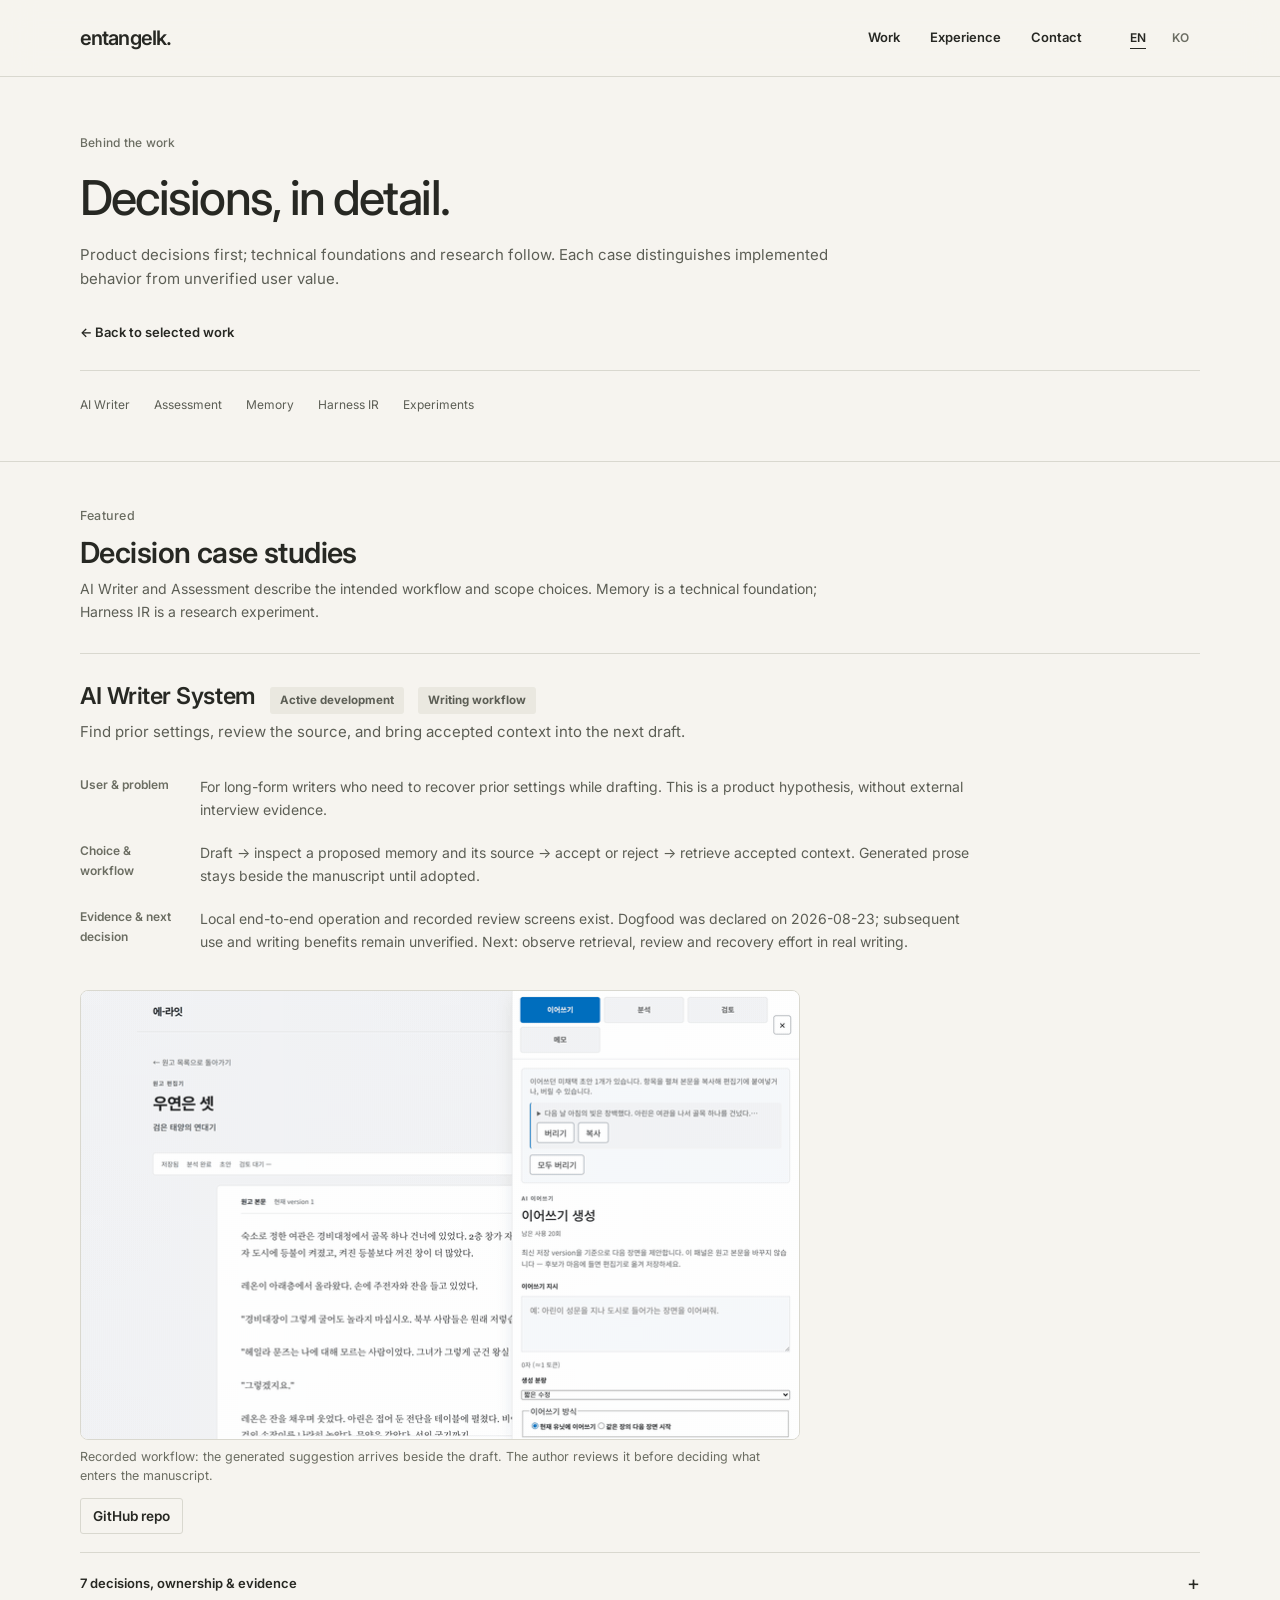
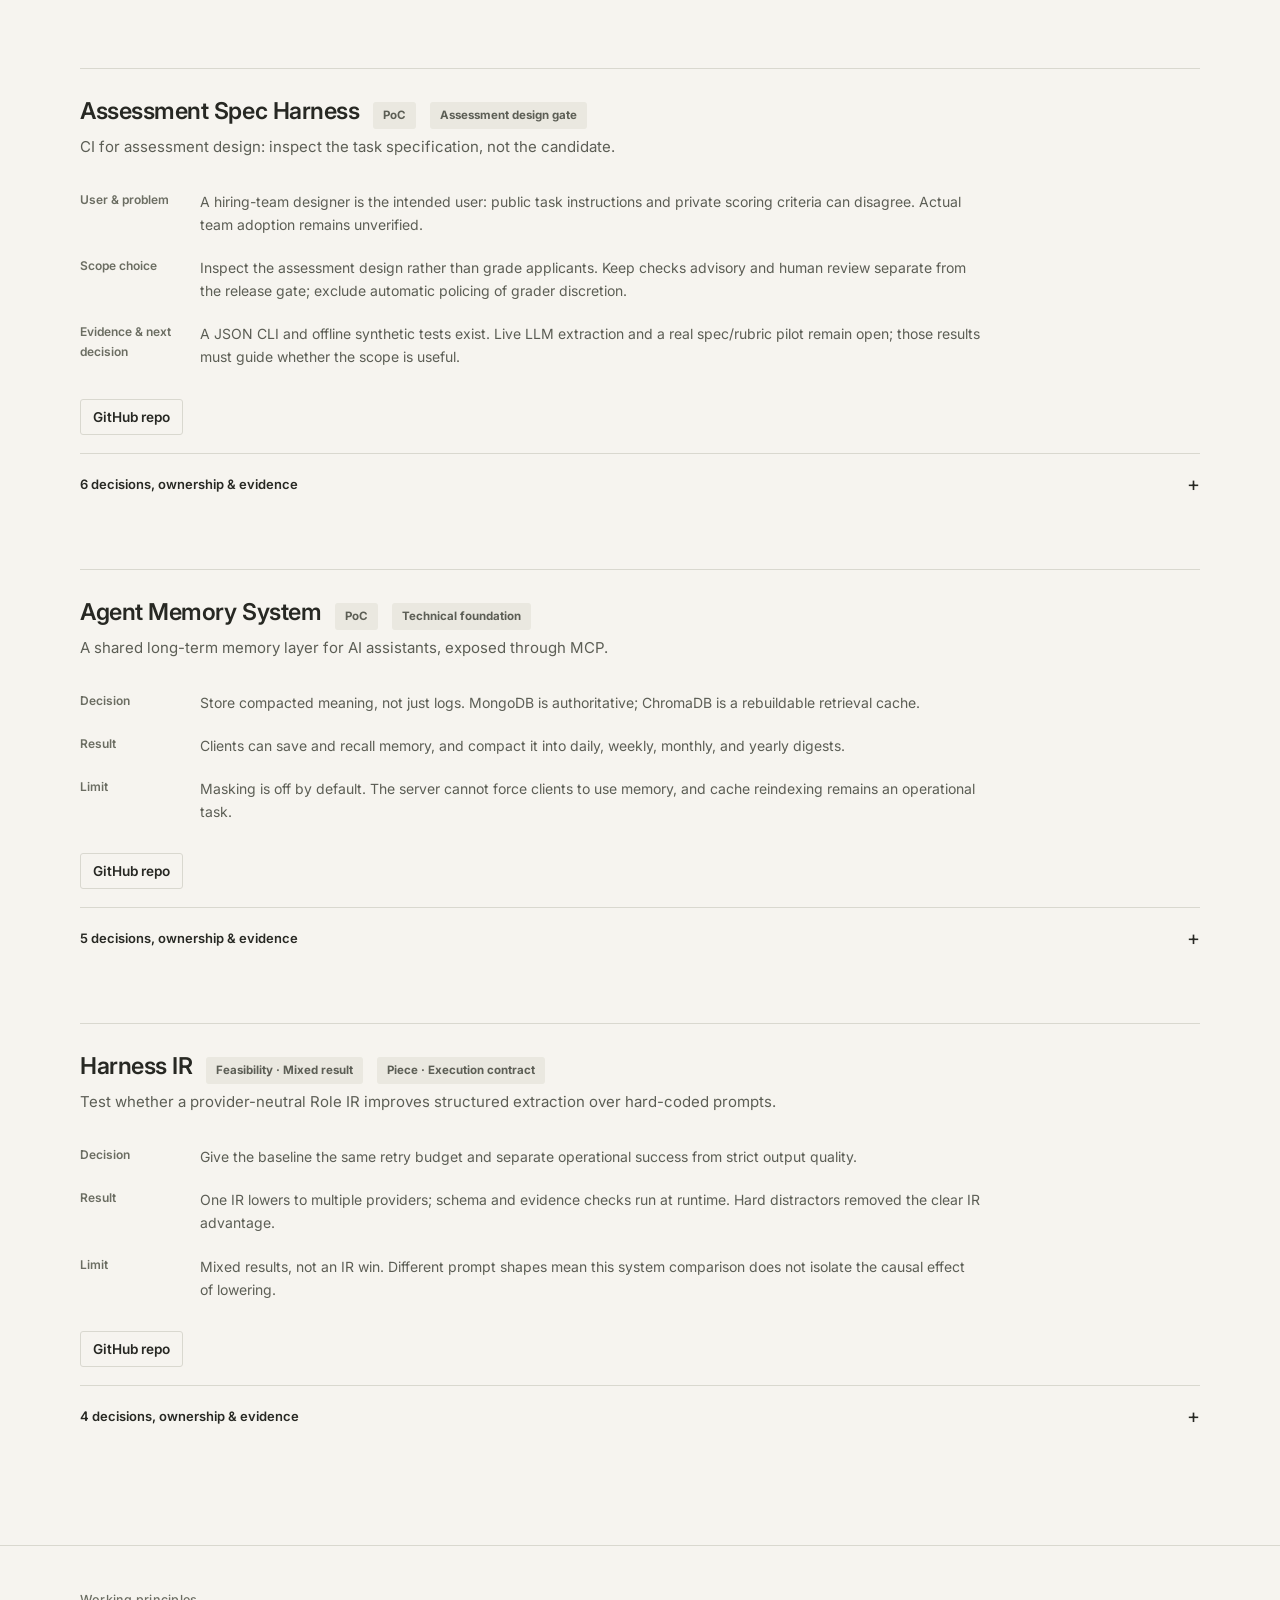
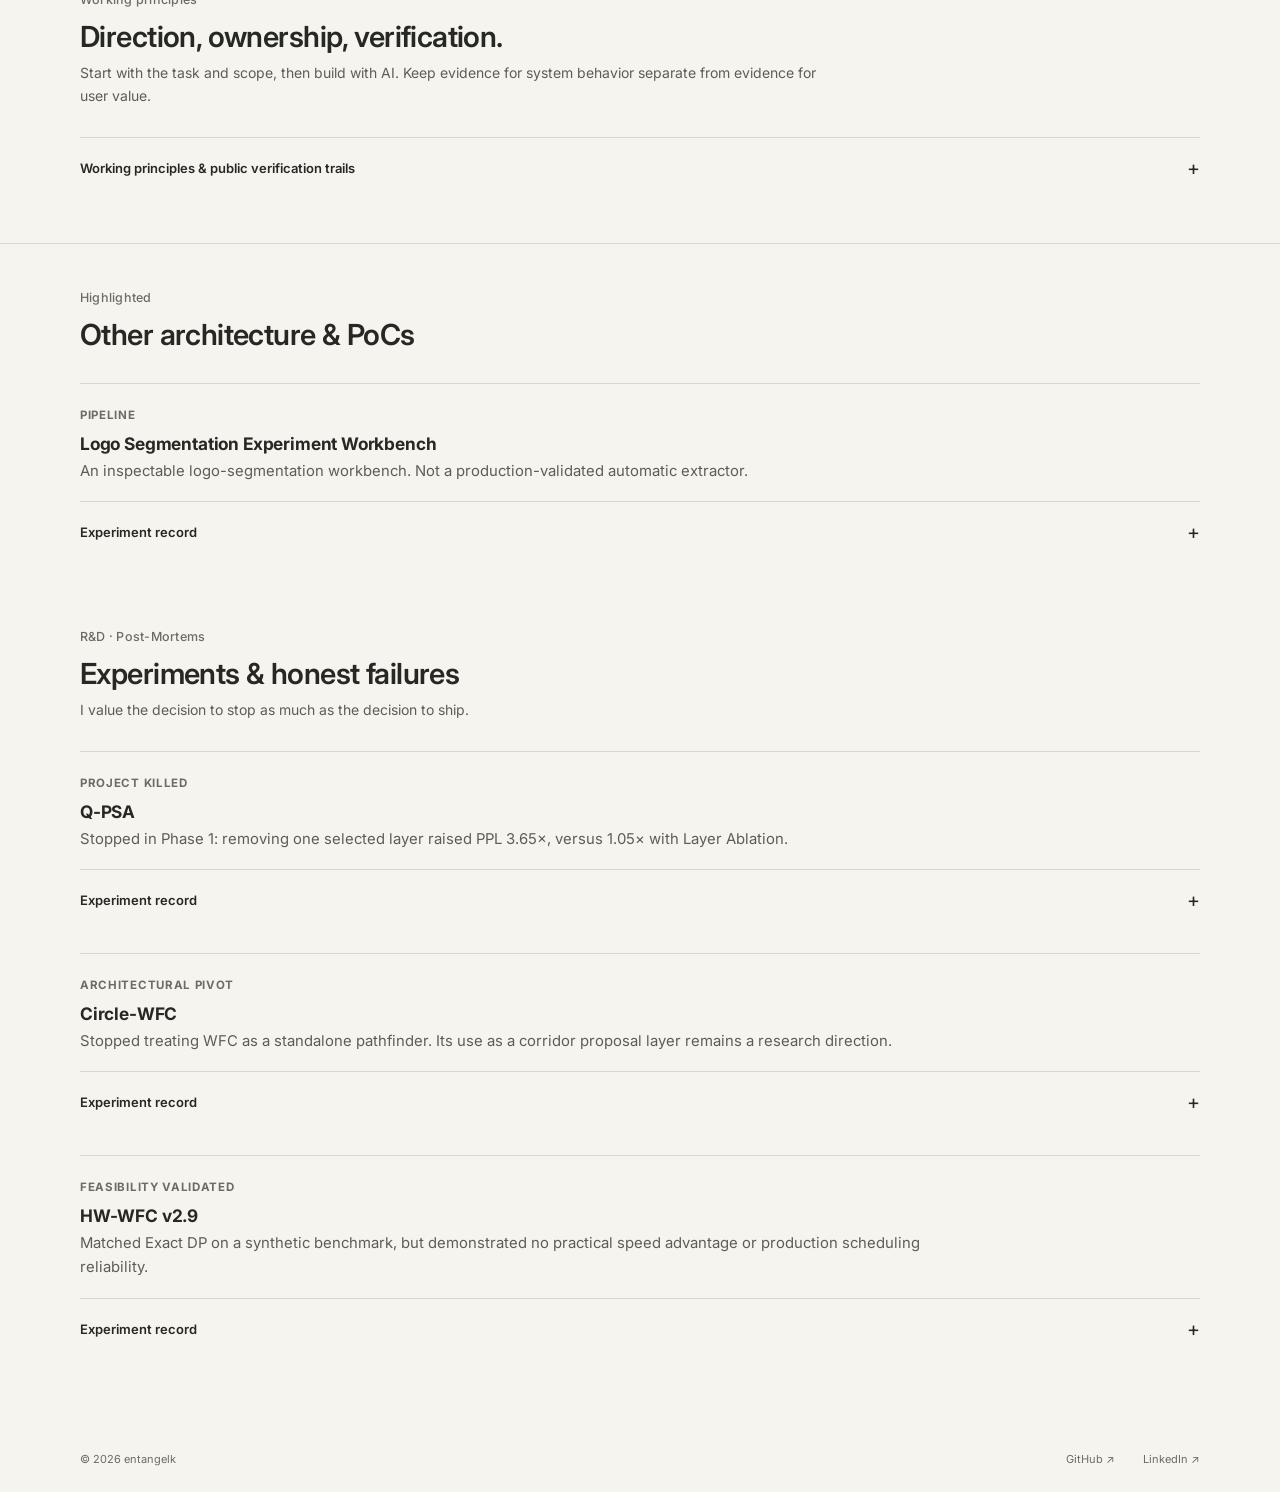
==== commit ff2a706e: "feat: connect portfolio cases to workflows and evidence limits" ====
--- a/docs/case-studies.html
+++ b/docs/case-studies.html
@@ -83,7 +83,7 @@
        설계와 판단의 기록.
       </span>
 </h1>
-<p class="lede"><span class="en">Four projects: the problem, my decision, and what the evidence supports. Open each record for the full reasoning.</span><span class="ko">네 프로젝트의 문제와 핵심 판단, 확인된 결과를 정리했습니다. 자세한 설계와 검증 기록은 각 항목에서 펼쳐 볼 수 있습니다.</span></p>
+<p class="lede"><span class="en">Product decisions first; technical foundations and research follow. Each case distinguishes implemented behavior from unverified user value.</span><span class="ko">제품 판단을 먼저, 기술 기반과 연구를 뒤에 둡니다. 각 사례에서 구현된 동작과 아직 확인하지 못한 사용자 효과를 구분합니다.</span></p>
 <a class="text-link" href="index.html#work">
 <span class="en">
        ← Back to selected work
@@ -92,7 +92,7 @@
        ← 대표 작업으로
       </span>
 </a>
-<nav aria-label="On this page" class="page-index"><a href="#writer"><span class="en">AI Writer</span><span class="ko">AI Writer</span></a><a href="#memory"><span class="en">Memory</span><span class="ko">Memory</span></a><a href="#assessment"><span class="en">Assessment</span><span class="ko">Assessment</span></a><a href="#harness"><span class="en">Harness IR</span><span class="ko">Harness IR</span></a><a href="#work"><span class="en">Experiments</span><span class="ko">실험</span></a></nav></div>
+<nav aria-label="On this page" class="page-index"><a href="#writer"><span class="en">AI Writer</span><span class="ko">AI Writer</span></a><a href="#assessment"><span class="en">Assessment</span><span class="ko">Assessment</span></a><a href="#memory"><span class="en">Memory</span><span class="ko">Memory</span></a><a href="#harness"><span class="en">Harness IR</span><span class="ko">Harness IR</span></a><a href="#work"><span class="en">Experiments</span><span class="ko">실험</span></a></nav></div>
 </div>
 <section id="decisions">
 <div class="wrap">
@@ -109,7 +109,7 @@
         의사결정 케이스 스터디
        </span>
 </h2>
-<p><span class="en">One writing product, built on three public PoCs: memory, verification, and a provider-neutral execution contract.</span><span class="ko">글쓰기 제품 하나와 그 기반이 된 세 공개 PoC입니다. 메모리, 검증 게이트, 제공자 독립 실행 계약을 각각 검증했습니다.</span></p>
+<p><span class="en">AI Writer and Assessment describe the intended workflow and scope choices. Memory is a technical foundation; Harness IR is a research experiment.</span><span class="ko">AI Writer와 Assessment는 목표 작업 흐름과 범위 선택을 설명합니다. Memory는 기술 기반, Harness IR은 연구 실험으로 구분합니다.</span></p>
 </div>
 <!-- CASE 1: AI Writer System (flagship — the three pieces assembled) -->
 <div class="case lead" id="writer">
@@ -127,15 +127,15 @@
 </span>
 <span class="pill piece">
 <span class="en">
-         All three pieces, assembled
-        </span>
-<span class="ko">
-         세 조각 전부, 통합
+         Writing workflow
+        </span>
+<span class="ko">
+         집필 작업 흐름
         </span>
 </span>
 </div>
-<p class="tagline"><span class="en">A writing workspace that keeps long manuscripts and their memory consistent.</span><span class="ko">장편 원고와 설정의 일관성을 유지하는 글쓰기 워크스페이스.</span></p>
-<dl class="project-brief"><div><dt><span class="en">Decision</span><span class="ko">핵심 판단</span></dt><dd><span class="en">AI output stays a candidate until verification and human review. Accepted memory is append-only and linked to the source.</span><span class="ko">AI 출력은 검증과 사람의 검토 전까지 후보로 둡니다. 채택된 기억은 원문 출처와 함께 append-only로 쌓습니다.</span></dd></div><div><dt><span class="en">Result</span><span class="ko">확인된 결과</span></dt><dd><span class="en">End-to-end operation via Docker Compose; 118 decision briefs, 315 verification records, and 3,075 passing tests in the documented snapshot.</span><span class="ko">Docker Compose로 관통 동작합니다. 기록 시점 기준 결정 브리프 118개, 검증 기록 315건, 통과 테스트 3,075건입니다.</span></dd></div><div><dt><span class="en">Limit</span><span class="ko">한계</span></dt><dd><span class="en">System evidence does not establish writing quality. Dogfooding was declared started on 2026-08-23; this is not a live multi-tenant service.</span><span class="ko">시스템 지표가 작품 품질을 증명하지는 않습니다. 2026-08-23 dogfood 착수 선언 단계이며, 실사용자를 받는 다중 테넌트 서비스가 아닙니다.</span></dd></div></dl><div class="lead-viz"><img alt="AI Writer System — a continuation being generated in the background, recorded live" class="card-viz" height="450" src="assets/aiw-generation.gif" width="720"/><p class="viz-cap"><span class="en">Recorded live: a long request becomes <code>202 + job</code> and a worker runs it outside the request timeout. The suggestion lands in a side pad; the manuscript is untouched until a person adopts it.</span><span class="ko">실제 녹화 — 긴 요청은 <code>202 + 잡</code>이 되어 워커가 요청 타임아웃 밖에서 돌립니다. 제안은 옆 패드에 도착하고, 사람이 채택하기 전까지 원고는 그대로입니다.</span></p></div><div class="case-links"><a class="repo" href="https://github.com/entangelk/ai_writte_system" rel="noopener" target="_blank">
+<p class="tagline"><span class="en">Find prior settings, review the source, and bring accepted context into the next draft.</span><span class="ko">이전 설정을 찾고, 원문 근거를 검토하고, 채택한 맥락으로 다음 원고를 쓰는 작업공간.</span></p>
+<dl class="project-brief"><div><dt><span class="en">User &amp; problem</span><span class="ko">대상과 문제</span></dt><dd><span class="en">For long-form writers who need to recover prior settings while drafting. This is a product hypothesis, without external interview evidence.</span><span class="ko">이전 설정을 다시 찾아 집필에 활용하려는 장편 창작자를 위한 제품 가설입니다. 외부 인터뷰 근거는 아직 없습니다.</span></dd></div><div><dt><span class="en">Choice &amp; workflow</span><span class="ko">선택과 작업 흐름</span></dt><dd><span class="en">Draft → inspect a proposed memory and its source → accept or reject → retrieve accepted context. Generated prose stays beside the manuscript until adopted.</span><span class="ko">집필 → 기억 후보와 원문 확인 → 승인·거절 → 채택한 맥락 검색으로 연결합니다. 생성문도 채택 전에는 원고 옆의 제안으로 둡니다.</span></dd></div><div><dt><span class="en">Evidence &amp; next decision</span><span class="ko">근거와 다음 판단</span></dt><dd><span class="en">Local end-to-end operation and recorded review screens exist. Dogfood was declared on 2026-08-23; subsequent use and writing benefits remain unverified. Next: observe retrieval, review and recovery effort in real writing.</span><span class="ko">로컬 관통 동작과 검토 화면은 확인됩니다. 2026-08-23 dogfood 착수 선언 이후의 사용량과 집필 효과는 미확인입니다. 다음 판단은 실제 작업의 검색·검토·복구 부담을 관찰한 뒤 내립니다.</span></dd></div></dl><div class="lead-viz"><img alt="AI Writer System — a continuation being generated in the background, recorded live" class="card-viz" height="450" src="assets/aiw-generation.gif" width="720"/><p class="viz-cap"><span class="en">Recorded workflow: the generated suggestion arrives beside the draft. The author reviews it before deciding what enters the manuscript.</span><span class="ko">실제 작업 화면: 생성된 제안이 원고 옆에 도착합니다. 작성자가 검토하고 원고에 넣을 내용을 결정합니다.</span></p></div><div class="case-links"><a class="repo" href="https://github.com/entangelk/ai_writte_system" rel="noopener" target="_blank">
         GitHub repo
        </a></div><details class="evidence-details"><summary><span class="en">7 decisions, ownership &amp; evidence</span><span class="ko">설계 판단 7개 · 직접 맡은 일 · 검증 기록</span><span aria-hidden="true" class="detail-symbol">+</span></summary><div class="evidence-body"><div class="case-links">
 <a class="repo" href="https://github.com/entangelk/ai_writte_system" rel="noopener" target="_blank">
@@ -152,12 +152,8 @@
          </span>
 </div>
 <div class="sv">
-<span class="en">
-          In a book-length manuscript what breaks is consistency, not prose — and a chatbot cannot fix it structurally, because it remembers nothing outside the conversation window.
-         </span>
-<span class="ko">
-          책 한 권 분량의 원고에서 무너지는 것은 문장력이 아니라 일관성입니다. 챗봇은 대화창을 벗어나면 아무것도 기억하지 못해 이 문제를 구조적으로 풀 수 없습니다.
-         </span>
+<span class="en">The working hypothesis is that recovering prior settings and checking consistency can support long-form writing. External interviews and comparative writing outcomes have not yet established its value.</span>
+<span class="ko">이전 설정을 찾고 일관성을 확인하는 일이 장편 집필을 돕는다는 작업 가설입니다. 외부 인터뷰와 기존 작업 방식 대비 집필 효과는 아직 확인하지 못했습니다.</span>
 </div>
 </div>
 <div class="srow">
@@ -205,7 +201,7 @@
           <b>
            product
           </b>
-          one — nothing says the writing is good. Dogfood was declared started 2026-08-23; this is not a multi-tenant service with real users.
+          one — writing benefits remain unverified. Dogfood was declared on 2026-08-23; subsequent use was not confirmed in this review.
          </span>
 <span class="ko">
           여기 숫자는 전부
@@ -216,7 +212,7 @@
           <b>
            작품
           </b>
-          지표가 아닙니다 — 글이 좋다는 말은 없습니다. dogfood는 2026-08-23 착수 선언 단계이고, 실사용자를 받는 다중 테넌트 서비스가 아닙니다.
+          지표가 아닙니다. 2026-08-23 dogfood 착수 선언 이후의 실제 사용과 집필 효과는 이번 검토에서 확인하지 못했습니다.
          </span>
 </div>
 </div>
@@ -374,18 +370,10 @@
 </p>
 <p class="why">
 <span class="en">
-          The obvious move is to reach for a better generation model. But no model fixes an author's inability to recall what they established 200 pages ago. So manuscript, settings, worldbuilding, and style accumulate as
-          <b>
-           long-term memory
-          </b>
-          , and at each writing moment only the relevant fragments are retrieved and handed to the model. The model got easier to swap; the memory is the part that had to be designed.
-         </span>
-<span class="ko">
-          쉬운 선택은 더 좋은 생성 모델을 찾는 것입니다. 그러나 어떤 모델도 작가가 200쪽 전에 정해둔 것을 기억하지 못하는 문제를 해결해 주지 않습니다. 그래서 원고·설정·세계관·문체를
-          <b>
-           장기 기억
-          </b>
-          으로 축적하고, 글을 쓰는 시점마다 필요한 조각만 검색해 모델에 줍니다. 모델은 교체하기 쉬운 쪽이 됐고, 설계가 필요했던 것은 기억 쪽이었습니다.
+          The product hypothesis prioritizes retrieving prior settings over making generation the only centerpiece. Manuscript, settings and style can accumulate as source-linked memory; the writer selects relevant context for the next draft. Whether this beats the existing workflow needs real-use comparison.
+         </span>
+<span class="ko">
+          생성만을 중심에 두기보다 이전 설정을 검색하는 경험을 우선한다는 제품 가설입니다. 원고·설정·문체를 출처가 있는 기억으로 쌓고, 다음 원고에 필요한 맥락을 가져옵니다. 기존 작업 방식보다 유용한지는 실제 사용 비교가 필요합니다.
          </span>
 </p>
 </div>
@@ -709,7 +697,7 @@
           </b>
           —
           <b>
-           30% do not come back clean
+           Snapshot counts; verdict proportions do not establish verification quality
           </b>
           . One representative catch: an enforcement recorded as "complete" was true at the compose-file level but
           <b>
@@ -760,7 +748,7 @@
           </b>
           로,
           <b>
-           10건 중 3건은 깨끗하게 돌아오지 않습니다
+           기록 시점의 집계이며 판정 비율만으로 검증 품질을 입증하지 않습니다
           </b>
           . 대표적으로 잡힌 것 하나: "시행 완료"로 기록된 항목이
           <b>
@@ -800,10 +788,10 @@
           07
          </span>
 <span class="en">
-          Stated the limit honestly: local single-operator, dogfood just declared
-         </span>
-<span class="ko">
-          한계를 정직하게: 로컬 1인 운영, dogfood 착수 선언 단계
+          Local implementation; real-use outcomes still unverified
+         </span>
+<span class="ko">
+          로컬 구현과 아직 확인하지 못한 실사용 효과
          </span>
 </p>
 <p class="why">
@@ -824,7 +812,7 @@
           <b>
            declared started on 2026-08-23
           </b>
-          — which means the honest reading of every number above is that they are all
+          ; subsequent usage and writing outcomes remain unverified. The reading of every number above is that they are all
           <b>
            system
           </b>
@@ -855,7 +843,7 @@
           <b>
            2026-08-23 착수 선언
           </b>
-          단계입니다 — 그래서 위의 모든 숫자를 정직하게 읽으면 전부
+          기록이 있습니다. 이후 실제 사용량과 집필 효과는 미확인입니다. 위의 수치는 전부
           <b>
            시스템
           </b>
@@ -884,7 +872,7 @@
           <a href="experience.html#current">
            Current work →
           </a>
-          ) is the same architecture — candidate output, claim-level verification, a gate that decides what ships — but its source is company-private. Here the whole trail is open: the briefs, the verification records, the guards, and the limits.
+          ) uses related candidate, verification and gate boundaries for a different task — but its source is company-private. Here the whole trail is open: the briefs, the verification records, the guards, and the limits.
          </span>
 <span class="ko">
           이것은 제가 회사에서 만드는 것의
@@ -895,415 +883,9 @@
           <a href="experience.html#current">
            현재 실무 →
           </a>
-          )은 같은 아키텍처입니다 — candidate 출력, claim 단위 검증, 무엇을 내보낼지 결정하는 gate. 다만 소스가 회사 비공개입니다. 여기서는 그 자취 전부가 열려 있습니다 — 브리프, 검증 기록, 가드, 그리고 한계까지.
-         </span>
-</p>
-</div>
-</div></div></details></div>
-<!-- CASE 2: Agent Memory System (the Memory piece) -->
-<div class="case" id="memory">
-<div class="case-top">
-<h3>
-        Agent Memory System
-       </h3>
-<span class="pill poc">
-        PoC
-       </span>
-<span class="pill piece">
-<span class="en">
-         Piece · Memory
-        </span>
-<span class="ko">
-         조각 · 메모리
-        </span>
-</span>
-</div>
-<p class="tagline"><span class="en">A shared long-term memory layer for AI assistants, exposed through MCP.</span><span class="ko">MCP로 여러 AI 클라이언트가 공유하는 장기 메모리 레이어.</span></p>
-<dl class="project-brief"><div><dt><span class="en">Decision</span><span class="ko">핵심 판단</span></dt><dd><span class="en">Store compacted meaning, not just logs. MongoDB is authoritative; ChromaDB is a rebuildable retrieval cache.</span><span class="ko">로그 대신 압축된 의미를 저장합니다. MongoDB가 정본이고 ChromaDB는 재구축 가능한 검색 캐시입니다.</span></dd></div><div><dt><span class="en">Result</span><span class="ko">확인된 결과</span></dt><dd><span class="en">Clients can save and recall memory, and compact it into daily, weekly, monthly, and yearly digests.</span><span class="ko">클라이언트가 기억을 저장·검색하고 일·주·월·년 단위 digest로 압축하는 구조를 구현했습니다.</span></dd></div><div><dt><span class="en">Limit</span><span class="ko">한계</span></dt><dd><span class="en">Masking is off by default. The server cannot force clients to use memory, and cache reindexing remains an operational task.</span><span class="ko">가림 정책은 기본 비활성화입니다. 클라이언트의 기억 사용을 강제할 수 없으며, 캐시 재색인은 운영상 필요합니다.</span></dd></div></dl><div class="case-links"><a class="repo" href="https://github.com/entangelk/agent-memory-system-public" rel="noopener" target="_blank">
-        GitHub repo
-       </a></div><details class="evidence-details"><summary><span class="en">5 decisions, ownership &amp; evidence</span><span class="ko">설계 판단 5개 · 직접 맡은 일 · 검증 기록</span><span aria-hidden="true" class="detail-symbol">+</span></summary><div class="evidence-body"><div class="case-links">
-<a class="repo" href="https://github.com/entangelk/agent-memory-system-public" rel="noopener" target="_blank">
-        GitHub repo
-       </a>
-</div><div class="scan">
-<div class="srow">
-<div class="sk">
-<span class="en">
-          Problem
-         </span>
-<span class="ko">
-          문제
-         </span>
-</div>
-<div class="sv">
-<span class="en">
-          An assistant loses everything when the session ends, and piling up raw chat transcripts does not become long-term memory — it becomes a log nobody can retrieve meaning from.
-         </span>
-<span class="ko">
-          AI 어시스턴트는 세션이 끝나면 전부 잃습니다. 그렇다고 대화 기록을 그대로 쌓으면 장기 기억이 되는 게 아니라, 아무도 의미를 꺼낼 수 없는 로그가 됩니다.
-         </span>
-</div>
-</div>
-<div class="srow">
-<div class="sk">
-<span class="en">
-          Result
-         </span>
-<span class="ko">
-          결과
-         </span>
-</div>
-<div class="sv">
-<span class="en">
-          An MCP long-term memory layer whose primary unit is compacted meaning: MongoDB authoritative, ChromaDB a rebuildable derived cache, client-driven compaction into day → week → month → year digests.
-         </span>
-<span class="ko">
-          압축된 의미를 기본 단위로 삼는 MCP 장기 메모리 레이어입니다. MongoDB가 권위 저장소, ChromaDB는 재구축 가능한 파생 캐시이고, client-driven compaction이 일→주→월→년 digest를 만듭니다.
-         </span>
-</div>
-</div>
-<div class="srow">
-<div class="sk">
-<span class="en">
-          Boundary
-         </span>
-<span class="ko">
-          경계
-         </span>
-</div>
-<div class="sv">
-<span class="en">
-          The masking policy ships
-          <b>
-           disabled by default
-          </b>
-          — it supports a safe policy but is not safe-by-default. And a memory server cannot force a client to actually use the memory it serves.
-         </span>
-<span class="ko">
-          가림 정책은
-          <b>
-           기본값이 비활성화
-          </b>
-          입니다 — 안전 정책을 지원하지만 safe-by-default는 아닙니다. 그리고 메모리 서버는 클라이언트가 그 기억을 실제로 쓰도록 강제하지 못합니다.
-         </span>
-</div>
-</div>
-</div><div class="owned">
-<p class="owned-h">
-<span class="en">
-         What I owned myself
-        </span>
-<span class="ko">
-         제가 직접 소유한 것
-        </span>
-</p>
-<ul>
-<li>
-<span class="en">
-<b>
-           The truth/cache split.
-          </b>
-          Deciding that MongoDB is authoritative and ChromaDB is a rebuildable derived cache — the structural call this whole portfolio later repeats.
-         </span>
-<span class="ko">
-<b>
-           진실/캐시 분리.
-          </b>
-          MongoDB를 권위 저장소로, ChromaDB를 재구축 가능한 파생 캐시로 둔 결정 — 이후 이 포트폴리오 전체가 반복하는 구조적 판단입니다.
-         </span>
-</li>
-<li>
-<span class="en">
-<b>
-           What the server refuses to do.
-          </b>
-          No hidden LLM summarization, no keyword-guessed sensitivity. Sensitivity is explicit metadata supplied by the agent; the machine coordinates, the party that understood the text decides. That refusal is a design decision, not a missing feature.
-         </span>
-<span class="ko">
-<b>
-           서버가 하지 않기로 한 것.
-          </b>
-          숨은 LLM 요약 없음, 키워드 기반 민감도 추측 없음. 민감도는 agent가 명시하는 메타데이터이고, 기계는 조율하며 텍스트를 이해한 주체가 결정합니다. 이 거부는 미구현이 아니라 설계 결정입니다.
-         </span>
-</li>
-<li>
-<span class="en">
-<b>
-           Stating the limit.
-          </b>
-          The masking policy ships
-          <b>
-           disabled by default
-          </b>
-          , and a memory server cannot force a client to actually use its memory. I documented both as operating boundaries rather than letting the MCP contract imply a guarantee it does not give.
-         </span>
-<span class="ko">
-<b>
-           한계 명시.
-          </b>
-          가림 정책은
-          <b>
-           기본값 비활성화
-          </b>
-          로 출하되고, 메모리 서버는 클라이언트에게 기억 사용을 강제할 수 없습니다. MCP 계약이 주지 않는 보장을 암시하게 두지 않고, 둘 다 운영 경계로 문서화했습니다.
-         </span>
-</li>
-</ul>
-</div><div class="decisions">
-<div class="decision">
-<p class="dh">
-<span class="num">
-          01
-         </span>
-<span class="en">
-          Memory is compacted meaning, not a conversation log
-         </span>
-<span class="ko">
-          기억은 대화 로그가 아니라 압축된 의미다
-         </span>
-</p>
-<p class="why">
-<span class="en">
-          Most "memory" systems treat chat transcripts as the long-term unit. This one instead models a
-          <b>
-           distilled, structured, time-aware memory
-          </b>
-          as the primary unit: the client that understood the conversation is expected to decide what deserves saving. That is an operating contract, not a server-side ban on arbitrary text — memory quality is decided at save time. Client-driven compaction then builds day → week → month → year digests.
-         </span>
-<span class="ko">
-          대부분의 '메모리' 시스템은 대화 기록을 장기 단위로 삼습니다. 이 시스템은 대신
-          <b>
-           증류된 구조적·시간 인식 memory
-          </b>
-          를 기본 단위로 모델링하고, 대화를 이해한 client가 무엇을 저장할지 결정하게 합니다. 이는 임의 텍스트를 서버가 금지한다는 뜻이 아니라 운영 계약입니다 — 기억 품질은 저장 시점에 결정됩니다. 이후 client-driven compaction이 일→주→월→년 digest를 만듭니다.
-         </span>
-</p>
-<blockquote class="pull">
-<span class="en">
-          "Memory is not a log. Memory is compacted meaning."
-         </span>
-<span class="ko">
-          "기억은 로그가 아니다. 기억은 압축된 의미다."
-         </span>
-</blockquote>
-</div>
-<div class="decision">
-<p class="dh">
-<span class="num">
-          02
-         </span>
-<span class="en">
-          MongoDB is authoritative; the vector store is a rebuildable cache
-         </span>
-<span class="ko">
-          MongoDB가 권위 저장소이고, 벡터 store는 재구성 가능한 캐시다
-         </span>
-</p>
-<p class="why">
-<span class="en">
-          I split the architecture in two:
-          <b>
-           MongoDB
-          </b>
-          is the durable source of truth, while
-          <b>
-           ChromaDB
-          </b>
-          is a derived vector cache that can be rebuilt from Mongo. "Source of truth" does not mean immutable — memories can be updated or deleted. The current handlers do not fully synchronize every Chroma document inline, so reindex/rebuild remains an operational requirement; that is exactly why the cache never outranks Mongo.
-         </span>
-<span class="ko">
-          아키텍처를 둘로 나눴습니다:
-          <b>
-           MongoDB
-          </b>
-          는 영속적인 source of truth이고,
-          <b>
-           ChromaDB
-          </b>
-          는 Mongo 기준으로 재구축하는 파생 벡터 캐시입니다. 여기서 source of truth는 불변이라는 뜻이 아닙니다 — memory는 update/delete할 수 있습니다. 현재 handler는 모든 Chroma 문서를 inline으로 완전 동기화하지 않아 reindex/rebuild가 운영상 필요하며, 바로 그래서 캐시가 Mongo보다 권위를 갖지 않습니다.
-         </span>
-</p>
-<blockquote class="pull">
-<span class="en">
-          "The vector DB is a cache. The source of truth is the durable store."
-         </span>
-<span class="ko">
-          "벡터 DB는 캐시다. 진실은 영속 저장소에 있다."
-         </span>
-</blockquote>
-</div>
-<div class="decision">
-<p class="dh">
-<span class="num">
-          03
-         </span>
-<span class="en">
-          The server coordinates; it never secretly summarizes
-         </span>
-<span class="ko">
-          서버는 조율할 뿐, 몰래 요약하지 않는다
-         </span>
-</p>
-<p class="why">
-<span class="en">
-          The server stores, selects candidates, and coordinates lifecycle — but it performs
-          <b>
-           no hidden LLM summarization
-          </b>
-          and never auto-guesses sensitivity from keywords. The agent sets
-          <code>
-           sensitivity
-          </code>
-          explicitly; meaning extraction is done by the client that actually understood the text. The machine coordinates; the understanding party decides what a memory means.
-         </span>
-<span class="ko">
-          서버는 저장·후보 선택·생명주기 조율을 맡지만,
-          <b>
-           숨은 LLM 요약을 하지 않고
-          </b>
-          키워드로 민감도를 자동 추측하지 않습니다. agent가
-          <code>
-           sensitivity
-          </code>
-          를 명시하고, 의미 추출은 텍스트를 실제로 이해한 클라이언트가 합니다. 기계는 조율하고, 이해한 주체가 기억의 의미를 결정합니다.
-         </span>
-</p>
-</div>
-<div class="decision">
-<p class="dh">
-<span class="num">
-          04
-         </span>
-<span class="en">
-          Sensitivity is explicit metadata; redaction is an explicit policy
-         </span>
-<span class="ko">
-          민감도는 명시적 메타데이터, 가림은 명시적 정책이다
-         </span>
-</p>
-<p class="why">
-<span class="en">
-          The agent sets
-          <code>
-           sensitivity
-          </code>
-          explicitly at save time instead of relying on keyword guesses. Recall redacts
-          <code>
-           high
-          </code>
-          items only when
-          <code>
-           hide_sensitive_on_recall=true
-          </code>
-          ;
-          <code>
-           include_sensitive=true
-          </code>
-          then explicitly expands them. The honest boundary matters: the implementation ships with hiding
-          <b>
-           disabled by default
-          </b>
-          , so an operator must enable the policy. The mechanism is safe-capable, not safe-by-default.
-         </span>
-<span class="ko">
-          agent가 저장 시
-          <code>
-           sensitivity
-          </code>
-          를 키워드 추측 대신 명시합니다. Recall은
-          <code>
-           hide_sensitive_on_recall=true
-          </code>
-          일 때만
-          <code>
-           high
-          </code>
-          항목을 가리고,
-          <code>
-           include_sensitive=true
-          </code>
-          로 명시적으로 펼칩니다. 중요한 실제 경계가 있습니다: 구현의 가림 정책은
-          <b>
-           기본값이 비활성화
-          </b>
-          라 운영자가 직접 켜야 합니다. 안전 정책을 지원하지만 safe-by-default는 아닙니다.
-         </span>
-</p>
-<p class="ai">
-<b>
-<span class="en">
-           How it connects:
-          </span>
-<span class="ko">
-           연결점:
-          </span>
-</b>
-<span class="en">
-          This truth-vs-cache split is the seed of the verified RAG I now build at work ("the vector DB is a cache; the source snapshot is the truth"), and the same division of labor runs through everything: the deterministic layer coordinates, the understanding party decides.
-         </span>
-<span class="ko">
-          이 진실/캐시 분리가 지금 회사에서 만드는 검증형 RAG의 씨앗입니다("vector DB는 캐시, source snapshot이 진실"). 그리고 같은 역할 분담이 제가 만드는 모든 것을 관통합니다 — 결정론적 레이어가 조율하고, 이해한 주체가 결정합니다.
-         </span>
-</p>
-</div>
-<div class="decision">
-<p class="dh">
-<span class="num">
-          05
-         </span>
-<span class="en">
-          Named the boundary: a memory server cannot make a client remember
-         </span>
-<span class="ko">
-          경계를 명시했다: 메모리 서버가 클라이언트에게 기억을 강제할 수는 없다
-         </span>
-</p>
-<p class="why">
-<span class="en">
-          The MCP contract is implemented, but tool availability is not tool adoption. A client's system prompt or built-in file memory can outrank the server's prompt; a poorly rewritten recall query can also bury the right memory. I kept this as an explicit operating boundary instead of pretending the server controls agent behavior: deployment must define memory precedence in the
-          <b>
-           client's own configuration
-          </b>
-          , and cross-agent memories carry
-          <code>
-           source_agent
-          </code>
-          /
-          <code>
-           source_client
-          </code>
-          when provenance matters.
-          <a href="https://github.com/entangelk/agent-memory-system-public#memory-aware-client-guidance" rel="noopener" target="_blank">
-           Client guidance →
-          </a>
-</span>
-<span class="ko">
-          MCP 계약은 구현돼 있지만, 도구가 있다는 것과 실제로 쓰인다는 것은 다릅니다. 클라이언트의 system prompt나 내장 파일 메모리가 서버 prompt보다 우선할 수 있고, 잘못 재작성된 recall query가 맞는 기억을 검색 순위 아래로 밀 수도 있습니다. 서버가 agent 행동까지 통제하는 척하지 않고 이를 명시적 운영 경계로 남겼습니다: 배포 시
-          <b>
-           클라이언트 자체 설정
-          </b>
-          에 메모리 우선순위를 정하고, 출처가 중요한 cross-agent 기억에는
-          <code>
-           source_agent
-          </code>
-          /
-          <code>
-           source_client
-          </code>
-          를 함께 저장합니다.
-          <a href="https://github.com/entangelk/agent-memory-system-public/blob/main/README.ko.md#memory-aware-client-guidance" rel="noopener" target="_blank">
-           클라이언트 가이드 →
-          </a>
-</span>
-</p>
-<blockquote class="pull">
-<span class="en">
-          "The server can expose memory; only the client can choose to use it."
-         </span>
-<span class="ko">
-          "서버는 기억을 제공할 수 있지만, 그것을 쓸지는 클라이언트가 결정한다."
-         </span>
-</blockquote>
+          )은 다른 업무에 candidate·검증·gate 경계를 적용합니다. 다만 소스가 회사 비공개입니다. 여기서는 그 자취 전부가 열려 있습니다 — 브리프, 검증 기록, 가드, 그리고 한계까지.
+         </span>
+</p>
 </div>
 </div></div></details></div>
 <!-- CASE 3: Assessment Spec Harness -->
@@ -1317,15 +899,15 @@
        </span>
 <span class="pill piece">
 <span class="en">
-         Piece · Verification gate
-        </span>
-<span class="ko">
-         조각 · 검증 게이트
+         Assessment design gate
+        </span>
+<span class="ko">
+         평가 설계 게이트
         </span>
 </span>
 </div>
 <p class="tagline"><span class="en">CI for assessment design: inspect the task specification, not the candidate.</span><span class="ko">응시자 대신 과제 명세와 평가 설계를 검사하는 CI.</span></p>
-<dl class="project-brief"><div><dt><span class="en">Decision</span><span class="ko">핵심 판단</span></dt><dd><span class="en">Keep automated checks provisional and human approval separate. Reject rules that police legitimate evaluator discretion.</span><span class="ko">자동 검사는 잠정 판정으로 두고 사람의 승인을 분리했습니다. 평가자의 정당한 재량을 단속하는 규칙은 제외했습니다.</span></dd></div><div><dt><span class="en">Result</span><span class="ko">확인된 결과</span></dt><dd><span class="en">A deterministic checker, separate review gate, and JSON CLI contract for agents.</span><span class="ko">결정론적 checker, 별도 검토 gate, 에이전트용 JSON CLI 계약을 구현했습니다.</span></dd></div><div><dt><span class="en">Limit</span><span class="ko">한계</span></dt><dd><span class="en">Offline runs establish reproducibility on valid inputs. Live LLM SDK integration and extraction quality remain unverified.</span><span class="ko">오프라인 실행은 유효 입력의 재현성만 입증합니다. live LLM SDK 연동은 보류이며 추출 품질은 검증하지 않았습니다.</span></dd></div></dl><div class="case-links"><a class="repo" href="https://github.com/entangelk/assessment_poc" rel="noopener" target="_blank">
+<dl class="project-brief"><div><dt><span class="en">User &amp; problem</span><span class="ko">대상과 문제</span></dt><dd><span class="en">A hiring-team designer is the intended user: public task instructions and private scoring criteria can disagree. Actual team adoption remains unverified.</span><span class="ko">채용 과제 설계자를 목표 사용자로 가정합니다. 공개 안내와 비공개 채점 기준의 불일치를 다루며, 실제 팀의 도입은 미확인입니다.</span></dd></div><div><dt><span class="en">Scope choice</span><span class="ko">범위 선택</span></dt><dd><span class="en">Inspect the assessment design rather than grade applicants. Keep checks advisory and human review separate from the release gate; exclude automatic policing of grader discretion.</span><span class="ko">응시자 채점 대신 평가 설계를 검사합니다. 검사 결과는 잠정 판단으로 두고 사람 검토와 배포 gate를 분리하며, 평가자의 재량을 자동 단속하는 규칙은 제외했습니다.</span></dd></div><div><dt><span class="en">Evidence &amp; next decision</span><span class="ko">근거와 다음 판단</span></dt><dd><span class="en">A JSON CLI and offline synthetic tests exist. Live LLM extraction and a real spec/rubric pilot remain open; those results must guide whether the scope is useful.</span><span class="ko">JSON CLI와 합성 자료의 offline 검증이 있습니다. live LLM 추출과 실제 명세·채점표 파일럿은 남아 있으며, 그 결과로 현재 범위의 유용성을 판단해야 합니다.</span></dd></div></dl><div class="case-links"><a class="repo" href="https://github.com/entangelk/assessment_poc" rel="noopener" target="_blank">
         GitHub repo
        </a></div><details class="evidence-details"><summary><span class="en">6 decisions, ownership &amp; evidence</span><span class="ko">설계 판단 6개 · 직접 맡은 일 · 검증 기록</span><span aria-hidden="true" class="detail-symbol">+</span></summary><div class="evidence-body"><div class="case-links">
 <a class="repo" href="https://github.com/entangelk/assessment_poc" rel="noopener" target="_blank">
@@ -1427,7 +1009,7 @@
 </div><p class="bridge">
 <span class="en">
 <b>
-         The first-class user isn't a person — it's an AI agent.
+         The primary caller is an AI agent; the intended human user is an assessment designer.
         </b>
         In JSON mode (
         <code>
@@ -1461,7 +1043,7 @@
        </span>
 <span class="ko">
 <b>
-         1차 사용자는 사람이 아니라 AI agent입니다.
+         주 호출자는 AI agent이며, 목표 사용자 가설은 채용 과제 설계자입니다.
         </b>
         JSON 모드(
         <code>
@@ -1840,6 +1422,408 @@
 </p>
 </div>
 </div></div></details></div>
+<!-- CASE 2: Agent Memory System (the Memory piece) -->
+<div class="case" id="memory">
+<div class="case-top">
+<h3>
+        Agent Memory System
+       </h3>
+<span class="pill poc">
+        PoC
+       </span>
+<span class="pill piece">
+<span class="en">
+         Technical foundation
+        </span>
+<span class="ko">
+         기술 기반
+        </span>
+</span>
+</div>
+<p class="tagline"><span class="en">A shared long-term memory layer for AI assistants, exposed through MCP.</span><span class="ko">MCP로 여러 AI 클라이언트가 공유하는 장기 메모리 레이어.</span></p>
+<dl class="project-brief"><div><dt><span class="en">Decision</span><span class="ko">핵심 판단</span></dt><dd><span class="en">Store compacted meaning, not just logs. MongoDB is authoritative; ChromaDB is a rebuildable retrieval cache.</span><span class="ko">로그 대신 압축된 의미를 저장합니다. MongoDB가 정본이고 ChromaDB는 재구축 가능한 검색 캐시입니다.</span></dd></div><div><dt><span class="en">Result</span><span class="ko">확인된 결과</span></dt><dd><span class="en">Clients can save and recall memory, and compact it into daily, weekly, monthly, and yearly digests.</span><span class="ko">클라이언트가 기억을 저장·검색하고 일·주·월·년 단위 digest로 압축하는 구조를 구현했습니다.</span></dd></div><div><dt><span class="en">Limit</span><span class="ko">한계</span></dt><dd><span class="en">Masking is off by default. The server cannot force clients to use memory, and cache reindexing remains an operational task.</span><span class="ko">가림 정책은 기본 비활성화입니다. 클라이언트의 기억 사용을 강제할 수 없으며, 캐시 재색인은 운영상 필요합니다.</span></dd></div></dl><div class="case-links"><a class="repo" href="https://github.com/entangelk/agent-memory-system-public" rel="noopener" target="_blank">
+        GitHub repo
+       </a></div><details class="evidence-details"><summary><span class="en">5 decisions, ownership &amp; evidence</span><span class="ko">설계 판단 5개 · 직접 맡은 일 · 검증 기록</span><span aria-hidden="true" class="detail-symbol">+</span></summary><div class="evidence-body"><div class="case-links">
+<a class="repo" href="https://github.com/entangelk/agent-memory-system-public" rel="noopener" target="_blank">
+        GitHub repo
+       </a>
+</div><div class="scan">
+<div class="srow">
+<div class="sk">
+<span class="en">
+          Problem
+         </span>
+<span class="ko">
+          문제
+         </span>
+</div>
+<div class="sv">
+<span class="en">Repeatedly explaining prior context can interrupt AI-assisted work. This PoC offers explicit save and recall; its effect on re-explanation effort remains unmeasured.</span>
+<span class="ko">AI와 작업할 때 이전 맥락을 반복해서 설명하는 부담을 줄이려는 PoC입니다. 명시적 저장·검색을 제공하며 재설명 부담을 실제로 얼마나 줄이는지는 미측정입니다.</span>
+</div>
+</div>
+<div class="srow">
+<div class="sk">
+<span class="en">
+          Result
+         </span>
+<span class="ko">
+          결과
+         </span>
+</div>
+<div class="sv">
+<span class="en">
+          An MCP long-term memory layer whose primary unit is compacted meaning: MongoDB authoritative, ChromaDB a rebuildable derived cache, client-driven compaction into day → week → month → year digests.
+         </span>
+<span class="ko">
+          압축된 의미를 기본 단위로 삼는 MCP 장기 메모리 레이어입니다. MongoDB가 권위 저장소, ChromaDB는 재구축 가능한 파생 캐시이고, client-driven compaction이 일→주→월→년 digest를 만듭니다.
+         </span>
+</div>
+</div>
+<div class="srow">
+<div class="sk">
+<span class="en">
+          Boundary
+         </span>
+<span class="ko">
+          경계
+         </span>
+</div>
+<div class="sv">
+<span class="en">
+          The masking policy ships
+          <b>
+           disabled by default
+          </b>
+          — it supports a safe policy but is not safe-by-default. And a memory server cannot force a client to actually use the memory it serves.
+         </span>
+<span class="ko">
+          가림 정책은
+          <b>
+           기본값이 비활성화
+          </b>
+          입니다 — 안전 정책을 지원하지만 safe-by-default는 아닙니다. 그리고 메모리 서버는 클라이언트가 그 기억을 실제로 쓰도록 강제하지 못합니다.
+         </span>
+</div>
+</div>
+</div><div class="owned">
+<p class="owned-h">
+<span class="en">
+         What I owned myself
+        </span>
+<span class="ko">
+         제가 직접 소유한 것
+        </span>
+</p>
+<ul>
+<li>
+<span class="en">
+<b>
+           The truth/cache split.
+          </b>
+          Deciding that MongoDB is authoritative and ChromaDB is a rebuildable derived cache — a storage boundary later used in AI Writer.
+         </span>
+<span class="ko">
+<b>
+           진실/캐시 분리.
+          </b>
+          MongoDB를 권위 저장소로, ChromaDB를 재구축 가능한 파생 캐시로 둔 결정 — 이후 AI Writer에 사용한 저장 경계입니다.
+         </span>
+</li>
+<li>
+<span class="en">
+<b>
+           What the server refuses to do.
+          </b>
+          No hidden LLM summarization, no keyword-guessed sensitivity. Sensitivity is explicit metadata supplied by the agent; the machine coordinates, the party that understood the text decides. That refusal is a design decision, not a missing feature.
+         </span>
+<span class="ko">
+<b>
+           서버가 하지 않기로 한 것.
+          </b>
+          숨은 LLM 요약 없음, 키워드 기반 민감도 추측 없음. 민감도는 agent가 명시하는 메타데이터이고, 기계는 조율하며 텍스트를 이해한 주체가 결정합니다. 이 거부는 미구현이 아니라 설계 결정입니다.
+         </span>
+</li>
+<li>
+<span class="en">
+<b>
+           Stating the limit.
+          </b>
+          The masking policy ships
+          <b>
+           disabled by default
+          </b>
+          , and a memory server cannot force a client to actually use its memory. I documented both as operating boundaries rather than letting the MCP contract imply a guarantee it does not give.
+         </span>
+<span class="ko">
+<b>
+           한계 명시.
+          </b>
+          가림 정책은
+          <b>
+           기본값 비활성화
+          </b>
+          로 출하되고, 메모리 서버는 클라이언트에게 기억 사용을 강제할 수 없습니다. MCP 계약이 주지 않는 보장을 암시하게 두지 않고, 둘 다 운영 경계로 문서화했습니다.
+         </span>
+</li>
+</ul>
+</div><div class="decisions">
+<div class="decision">
+<p class="dh">
+<span class="num">
+          01
+         </span>
+<span class="en">
+          Memory is compacted meaning, not a conversation log
+         </span>
+<span class="ko">
+          기억은 대화 로그가 아니라 압축된 의미다
+         </span>
+</p>
+<p class="why">
+<span class="en">
+          Most "memory" systems treat chat transcripts as the long-term unit. This one instead models a
+          <b>
+           distilled, structured, time-aware memory
+          </b>
+          as the primary unit: the client that understood the conversation is expected to decide what deserves saving. That is an operating contract, not a server-side ban on arbitrary text — memory quality is decided at save time. Client-driven compaction then builds day → week → month → year digests.
+         </span>
+<span class="ko">
+          대부분의 '메모리' 시스템은 대화 기록을 장기 단위로 삼습니다. 이 시스템은 대신
+          <b>
+           증류된 구조적·시간 인식 memory
+          </b>
+          를 기본 단위로 모델링하고, 대화를 이해한 client가 무엇을 저장할지 결정하게 합니다. 이는 임의 텍스트를 서버가 금지한다는 뜻이 아니라 운영 계약입니다 — 기억 품질은 저장 시점에 결정됩니다. 이후 client-driven compaction이 일→주→월→년 digest를 만듭니다.
+         </span>
+</p>
+<blockquote class="pull">
+<span class="en">
+          "Memory is not a log. Memory is compacted meaning."
+         </span>
+<span class="ko">
+          "기억은 로그가 아니다. 기억은 압축된 의미다."
+         </span>
+</blockquote>
+</div>
+<div class="decision">
+<p class="dh">
+<span class="num">
+          02
+         </span>
+<span class="en">
+          MongoDB is authoritative; the vector store is a rebuildable cache
+         </span>
+<span class="ko">
+          MongoDB가 권위 저장소이고, 벡터 store는 재구성 가능한 캐시다
+         </span>
+</p>
+<p class="why">
+<span class="en">
+          I split the architecture in two:
+          <b>
+           MongoDB
+          </b>
+          is the durable source of truth, while
+          <b>
+           ChromaDB
+          </b>
+          is a derived vector cache that can be rebuilt from Mongo. "Source of truth" does not mean immutable — memories can be updated or deleted. The current handlers do not fully synchronize every Chroma document inline, so reindex/rebuild remains an operational requirement; that is exactly why the cache never outranks Mongo.
+         </span>
+<span class="ko">
+          아키텍처를 둘로 나눴습니다:
+          <b>
+           MongoDB
+          </b>
+          는 영속적인 source of truth이고,
+          <b>
+           ChromaDB
+          </b>
+          는 Mongo 기준으로 재구축하는 파생 벡터 캐시입니다. 여기서 source of truth는 불변이라는 뜻이 아닙니다 — memory는 update/delete할 수 있습니다. 현재 handler는 모든 Chroma 문서를 inline으로 완전 동기화하지 않아 reindex/rebuild가 운영상 필요하며, 바로 그래서 캐시가 Mongo보다 권위를 갖지 않습니다.
+         </span>
+</p>
+<blockquote class="pull">
+<span class="en">
+          "The vector DB is a cache. The source of truth is the durable store."
+         </span>
+<span class="ko">
+          "벡터 DB는 캐시다. 진실은 영속 저장소에 있다."
+         </span>
+</blockquote>
+</div>
+<div class="decision">
+<p class="dh">
+<span class="num">
+          03
+         </span>
+<span class="en">
+          The server coordinates; it never secretly summarizes
+         </span>
+<span class="ko">
+          서버는 조율할 뿐, 몰래 요약하지 않는다
+         </span>
+</p>
+<p class="why">
+<span class="en">
+          The server stores, selects candidates, and coordinates lifecycle — but it performs
+          <b>
+           no hidden LLM summarization
+          </b>
+          and never auto-guesses sensitivity from keywords. The agent sets
+          <code>
+           sensitivity
+          </code>
+          explicitly; meaning extraction is done by the client that actually understood the text. The machine coordinates; the understanding party decides what a memory means.
+         </span>
+<span class="ko">
+          서버는 저장·후보 선택·생명주기 조율을 맡지만,
+          <b>
+           숨은 LLM 요약을 하지 않고
+          </b>
+          키워드로 민감도를 자동 추측하지 않습니다. agent가
+          <code>
+           sensitivity
+          </code>
+          를 명시하고, 의미 추출은 텍스트를 실제로 이해한 클라이언트가 합니다. 기계는 조율하고, 이해한 주체가 기억의 의미를 결정합니다.
+         </span>
+</p>
+</div>
+<div class="decision">
+<p class="dh">
+<span class="num">
+          04
+         </span>
+<span class="en">
+          Sensitivity is explicit metadata; redaction is an explicit policy
+         </span>
+<span class="ko">
+          민감도는 명시적 메타데이터, 가림은 명시적 정책이다
+         </span>
+</p>
+<p class="why">
+<span class="en">
+          The agent sets
+          <code>
+           sensitivity
+          </code>
+          explicitly at save time instead of relying on keyword guesses. Recall redacts
+          <code>
+           high
+          </code>
+          items only when
+          <code>
+           hide_sensitive_on_recall=true
+          </code>
+          ;
+          <code>
+           include_sensitive=true
+          </code>
+          then explicitly expands them. The honest boundary matters: the implementation ships with hiding
+          <b>
+           disabled by default
+          </b>
+          , so an operator must enable the policy. The mechanism is safe-capable, not safe-by-default.
+         </span>
+<span class="ko">
+          agent가 저장 시
+          <code>
+           sensitivity
+          </code>
+          를 키워드 추측 대신 명시합니다. Recall은
+          <code>
+           hide_sensitive_on_recall=true
+          </code>
+          일 때만
+          <code>
+           high
+          </code>
+          항목을 가리고,
+          <code>
+           include_sensitive=true
+          </code>
+          로 명시적으로 펼칩니다. 중요한 실제 경계가 있습니다: 구현의 가림 정책은
+          <b>
+           기본값이 비활성화
+          </b>
+          라 운영자가 직접 켜야 합니다. 안전 정책을 지원하지만 safe-by-default는 아닙니다.
+         </span>
+</p>
+<p class="ai">
+<b>
+<span class="en">
+           How it connects:
+          </span>
+<span class="ko">
+           연결점:
+          </span>
+</b>
+<span class="en">
+          This truth-vs-cache split is the seed of the verified RAG I now build at work ("the vector DB is a cache; the source snapshot is the truth"), and the same division of labor runs through everything: the deterministic layer coordinates, the understanding party decides.
+         </span>
+<span class="ko">
+          이 진실/캐시 분리가 지금 회사에서 만드는 검증형 RAG의 씨앗입니다("vector DB는 캐시, source snapshot이 진실"). 그리고 같은 역할 분담이 제가 만드는 모든 것을 관통합니다 — 결정론적 레이어가 조율하고, 이해한 주체가 결정합니다.
+         </span>
+</p>
+</div>
+<div class="decision">
+<p class="dh">
+<span class="num">
+          05
+         </span>
+<span class="en">
+          Named the boundary: a memory server cannot make a client remember
+         </span>
+<span class="ko">
+          경계를 명시했다: 메모리 서버가 클라이언트에게 기억을 강제할 수는 없다
+         </span>
+</p>
+<p class="why">
+<span class="en">
+          The MCP contract is implemented, but tool availability is not tool adoption. A client's system prompt or built-in file memory can outrank the server's prompt; a poorly rewritten recall query can also bury the right memory. I kept this as an explicit operating boundary instead of pretending the server controls agent behavior: deployment must define memory precedence in the
+          <b>
+           client's own configuration
+          </b>
+          , and cross-agent memories carry
+          <code>
+           source_agent
+          </code>
+          /
+          <code>
+           source_client
+          </code>
+          when provenance matters.
+          <a href="https://github.com/entangelk/agent-memory-system-public#memory-aware-client-guidance" rel="noopener" target="_blank">
+           Client guidance →
+          </a>
+</span>
+<span class="ko">
+          MCP 계약은 구현돼 있지만, 도구가 있다는 것과 실제로 쓰인다는 것은 다릅니다. 클라이언트의 system prompt나 내장 파일 메모리가 서버 prompt보다 우선할 수 있고, 잘못 재작성된 recall query가 맞는 기억을 검색 순위 아래로 밀 수도 있습니다. 서버가 agent 행동까지 통제하는 척하지 않고 이를 명시적 운영 경계로 남겼습니다: 배포 시
+          <b>
+           클라이언트 자체 설정
+          </b>
+          에 메모리 우선순위를 정하고, 출처가 중요한 cross-agent 기억에는
+          <code>
+           source_agent
+          </code>
+          /
+          <code>
+           source_client
+          </code>
+          를 함께 저장합니다.
+          <a href="https://github.com/entangelk/agent-memory-system-public/blob/main/README.ko.md#memory-aware-client-guidance" rel="noopener" target="_blank">
+           클라이언트 가이드 →
+          </a>
+</span>
+</p>
+<blockquote class="pull">
+<span class="en">
+          "The server can expose memory; only the client can choose to use it."
+         </span>
+<span class="ko">
+          "서버는 기억을 제공할 수 있지만, 그것을 쓸지는 클라이언트가 결정한다."
+         </span>
+</blockquote>
+</div>
+</div></div></details></div>
 <!-- CASE 4: Harness IR -->
 <div class="case" id="harness">
 <div class="case-top">
@@ -2221,7 +2205,7 @@
 </div>
 </section>
 <section id="ai">
-<div class="wrap"><div class="sec-head"><span id="principles"></span><div class="sec-tag"><span class="en">Working principles</span><span class="ko">일하는 방식</span></div><h2><span class="en">Direction, ownership, verification.</span><span class="ko">방향을 정하고, 결과를 검증합니다.</span></h2><p><span class="en">I own architecture and acceptance decisions. Agents implement within those boundaries; separate verification checks the result.</span><span class="ko">아키텍처와 채택 판단은 직접 맡습니다. 에이전트는 그 경계 안에서 구현하고, 별도의 검증으로 결과를 확인합니다.</span></p></div><details class="evidence-details"><summary><span class="en">Working principles &amp; public verification trails</span><span class="ko">운영 원칙과 공개 검증 기록</span><span aria-hidden="true" class="detail-symbol">+</span></summary><div class="evidence-body"><section>
+<div class="wrap"><div class="sec-head"><span id="principles"></span><div class="sec-tag"><span class="en">Working principles</span><span class="ko">일하는 방식</span></div><h2><span class="en">Direction, ownership, verification.</span><span class="ko">방향을 정하고, 결과를 검증합니다.</span></h2><p><span class="en">Start with the task and scope, then build with AI. Keep evidence for system behavior separate from evidence for user value.</span><span class="ko">업무 문제와 범위를 먼저 정하고 AI와 구현합니다. 시스템 동작 근거와 사용자 효과의 근거를 구분합니다.</span></p></div><details class="evidence-details"><summary><span class="en">Working principles &amp; public verification trails</span><span class="ko">운영 원칙과 공개 검증 기록</span><span aria-hidden="true" class="detail-symbol">+</span></summary><div class="evidence-body"><section>
 <div class="wrap">
 <div class="sec-head">
 <div class="sec-tag">
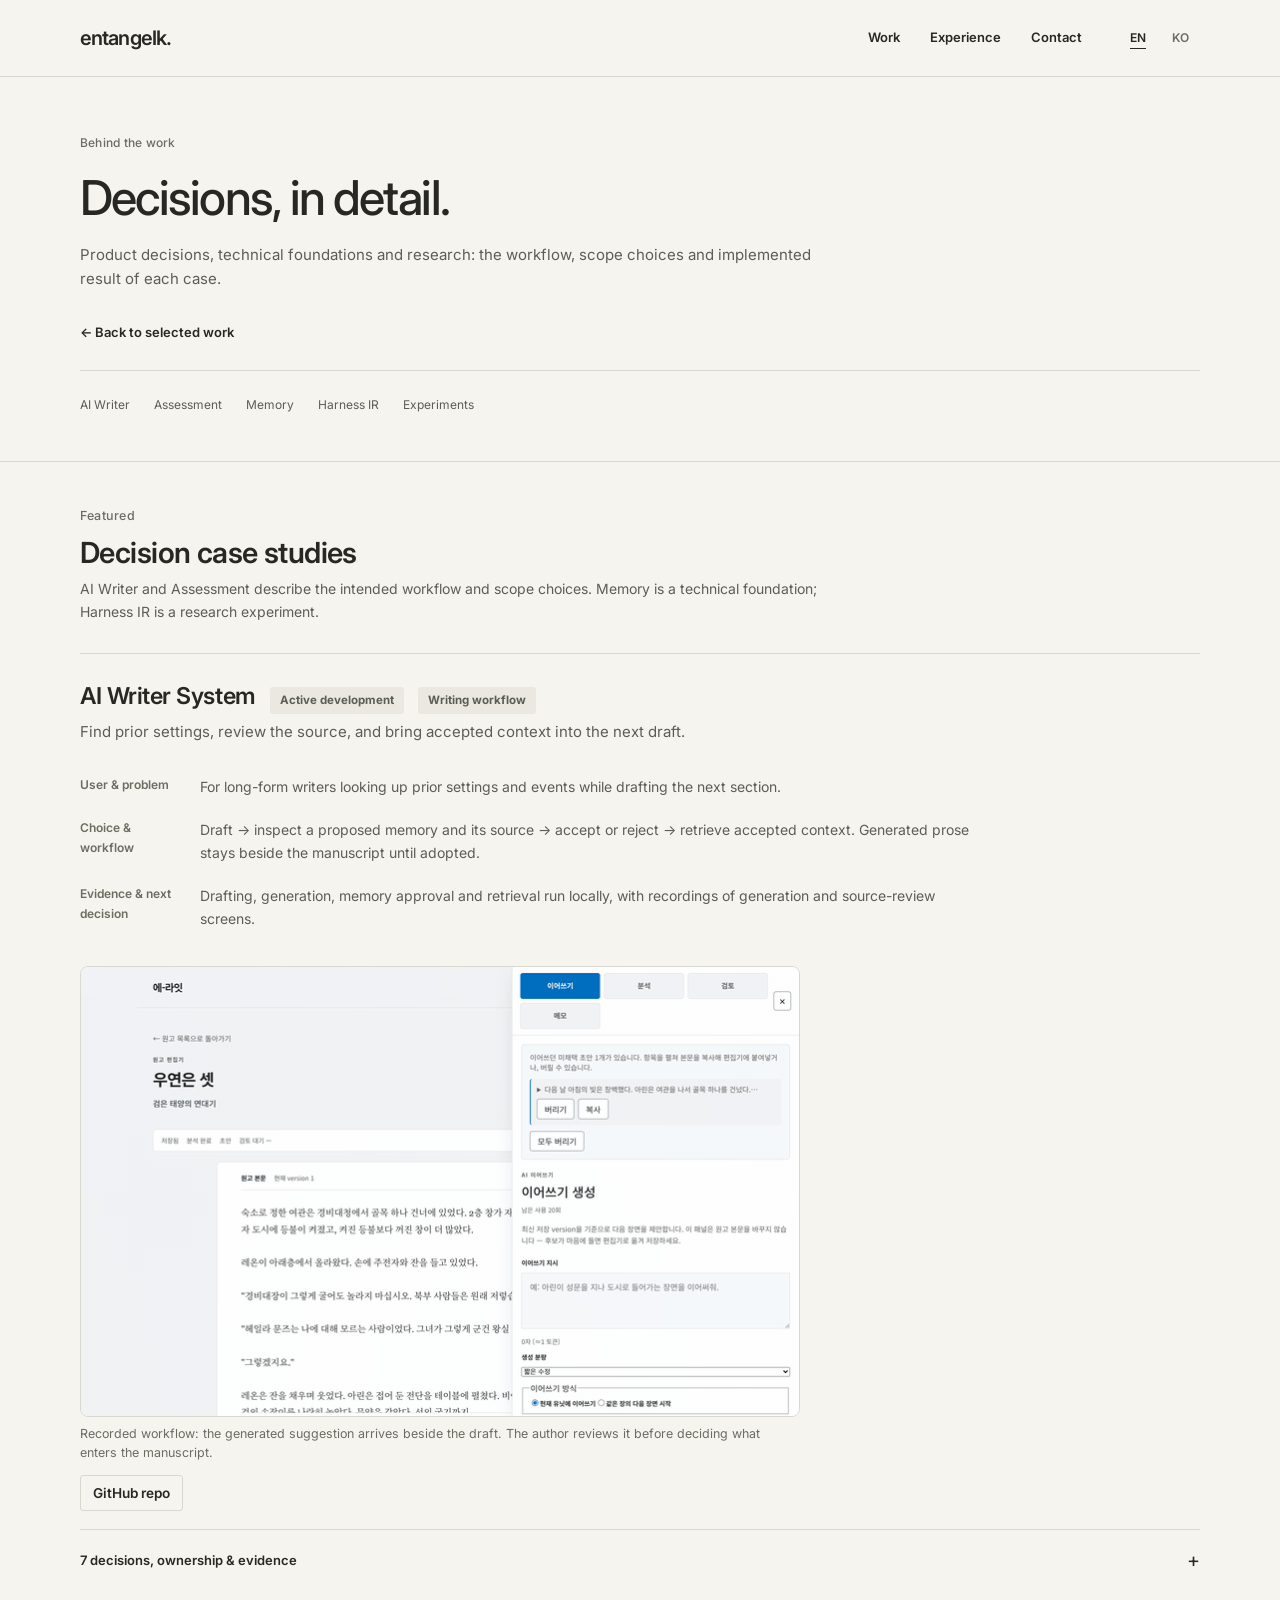
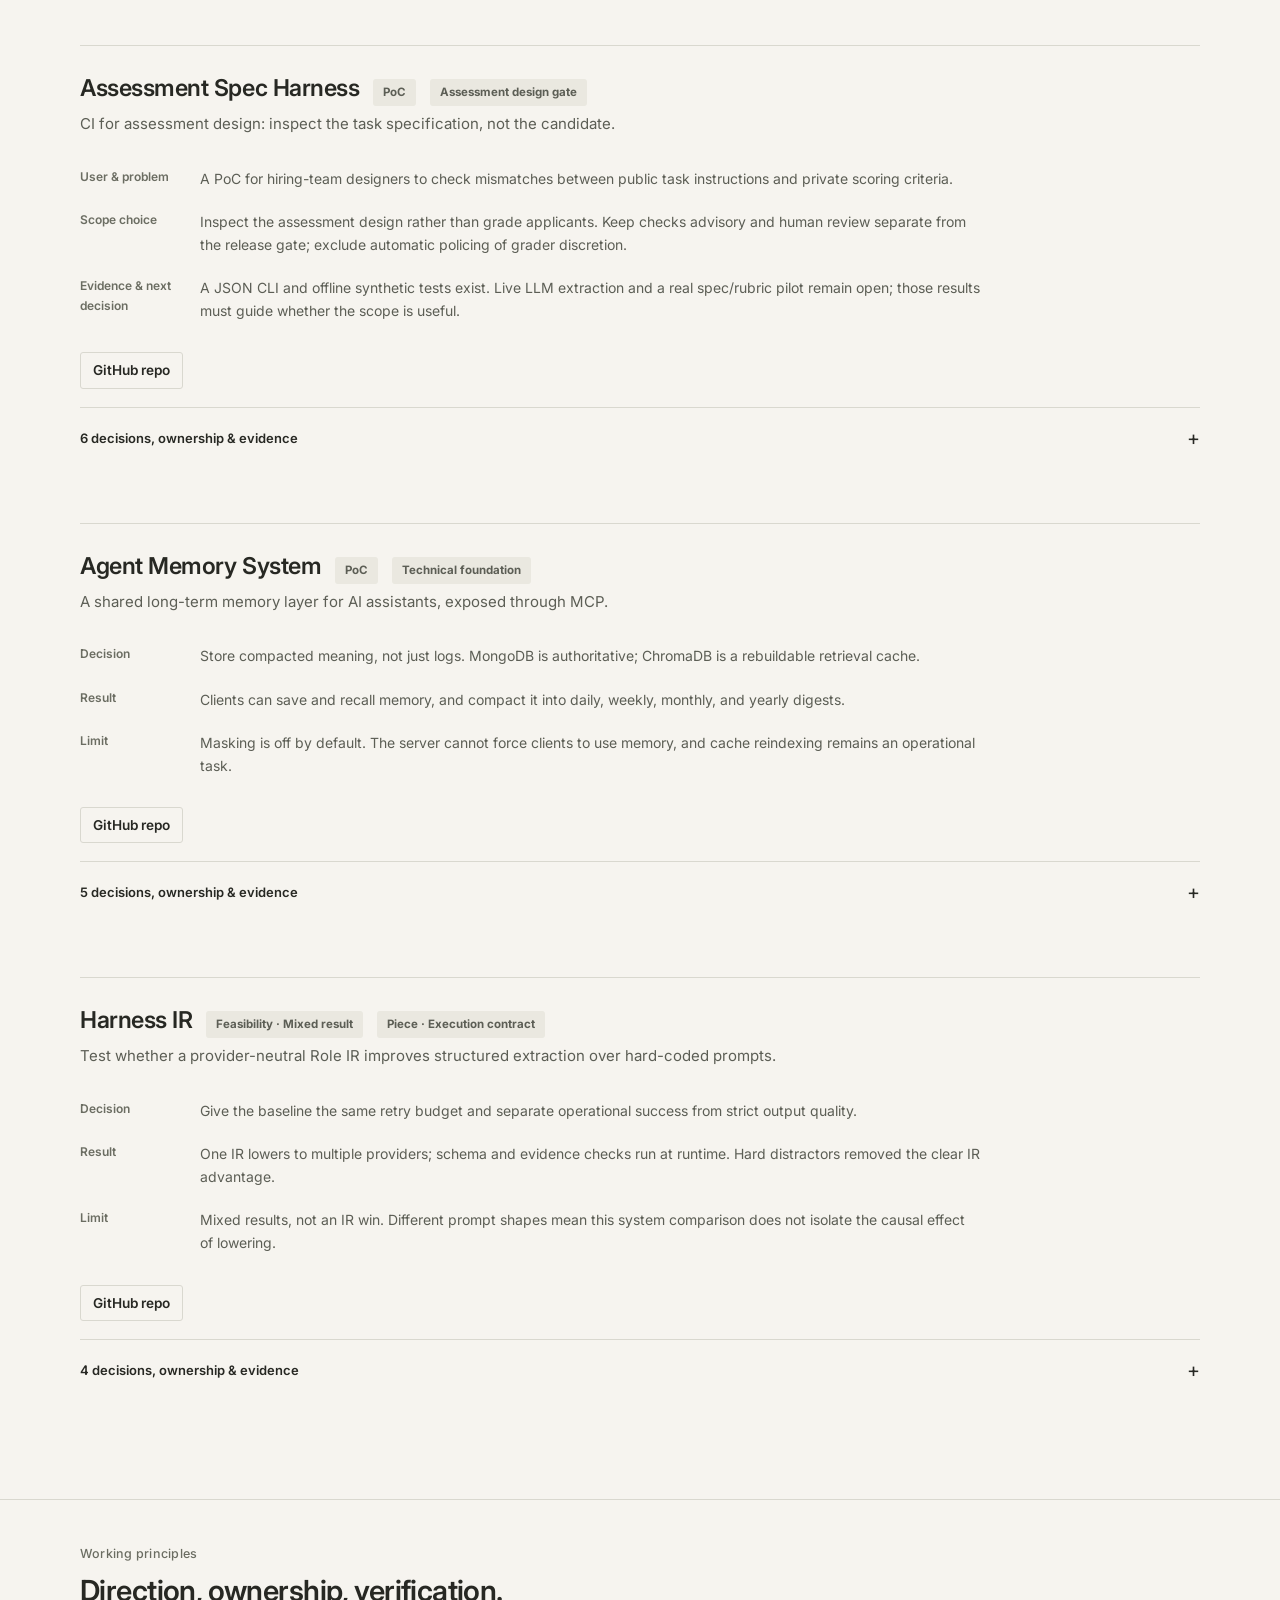
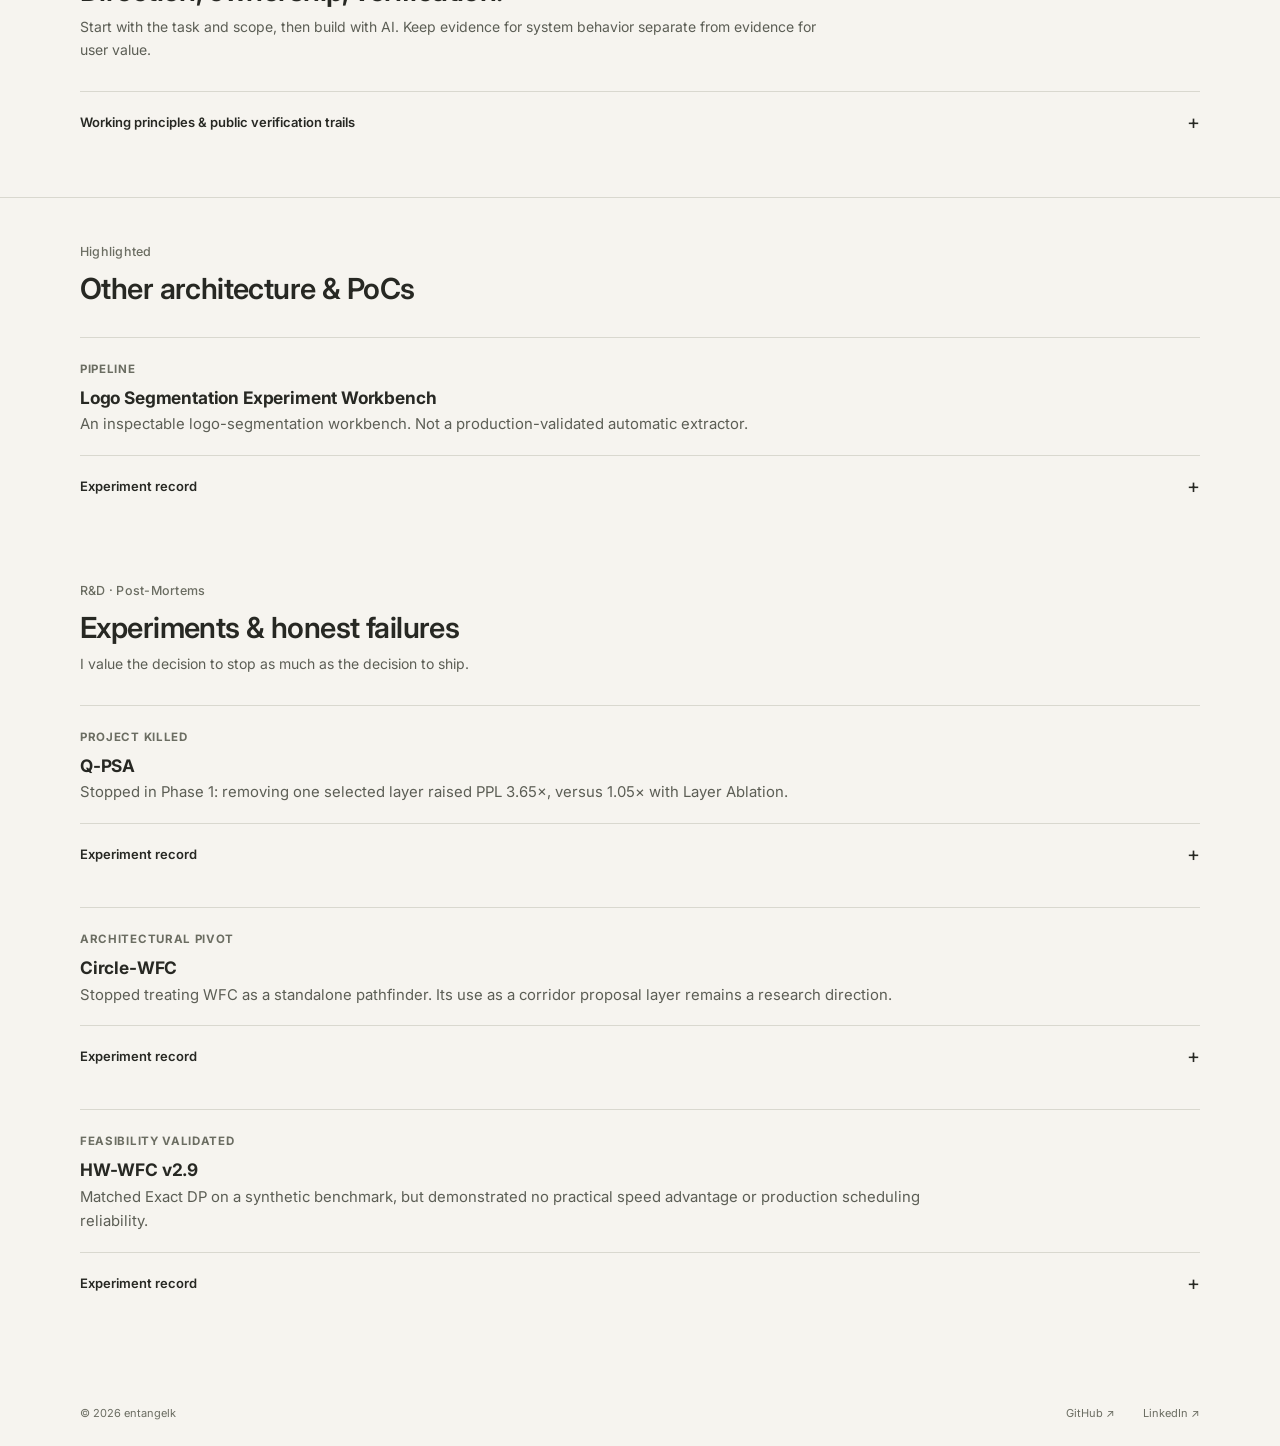
==== commit b9c96b06: "fix: keep owner confirmation notes out of public portfolio copy" ====
--- a/docs/case-studies.html
+++ b/docs/case-studies.html
@@ -83,7 +83,7 @@
        설계와 판단의 기록.
       </span>
 </h1>
-<p class="lede"><span class="en">Product decisions first; technical foundations and research follow. Each case distinguishes implemented behavior from unverified user value.</span><span class="ko">제품 판단을 먼저, 기술 기반과 연구를 뒤에 둡니다. 각 사례에서 구현된 동작과 아직 확인하지 못한 사용자 효과를 구분합니다.</span></p>
+<p class="lede"><span class="en">Product decisions, technical foundations and research: the workflow, scope choices and implemented result of each case.</span><span class="ko">각 사례의 작업 흐름·범위 선택·구현 결과를 정리했습니다. 제품 판단을 먼저, 기술 기반과 연구를 뒤에 둡니다.</span></p>
 <a class="text-link" href="index.html#work">
 <span class="en">
        ← Back to selected work
@@ -135,7 +135,7 @@
 </span>
 </div>
 <p class="tagline"><span class="en">Find prior settings, review the source, and bring accepted context into the next draft.</span><span class="ko">이전 설정을 찾고, 원문 근거를 검토하고, 채택한 맥락으로 다음 원고를 쓰는 작업공간.</span></p>
-<dl class="project-brief"><div><dt><span class="en">User &amp; problem</span><span class="ko">대상과 문제</span></dt><dd><span class="en">For long-form writers who need to recover prior settings while drafting. This is a product hypothesis, without external interview evidence.</span><span class="ko">이전 설정을 다시 찾아 집필에 활용하려는 장편 창작자를 위한 제품 가설입니다. 외부 인터뷰 근거는 아직 없습니다.</span></dd></div><div><dt><span class="en">Choice &amp; workflow</span><span class="ko">선택과 작업 흐름</span></dt><dd><span class="en">Draft → inspect a proposed memory and its source → accept or reject → retrieve accepted context. Generated prose stays beside the manuscript until adopted.</span><span class="ko">집필 → 기억 후보와 원문 확인 → 승인·거절 → 채택한 맥락 검색으로 연결합니다. 생성문도 채택 전에는 원고 옆의 제안으로 둡니다.</span></dd></div><div><dt><span class="en">Evidence &amp; next decision</span><span class="ko">근거와 다음 판단</span></dt><dd><span class="en">Local end-to-end operation and recorded review screens exist. Dogfood was declared on 2026-08-23; subsequent use and writing benefits remain unverified. Next: observe retrieval, review and recovery effort in real writing.</span><span class="ko">로컬 관통 동작과 검토 화면은 확인됩니다. 2026-08-23 dogfood 착수 선언 이후의 사용량과 집필 효과는 미확인입니다. 다음 판단은 실제 작업의 검색·검토·복구 부담을 관찰한 뒤 내립니다.</span></dd></div></dl><div class="lead-viz"><img alt="AI Writer System — a continuation being generated in the background, recorded live" class="card-viz" height="450" src="assets/aiw-generation.gif" width="720"/><p class="viz-cap"><span class="en">Recorded workflow: the generated suggestion arrives beside the draft. The author reviews it before deciding what enters the manuscript.</span><span class="ko">실제 작업 화면: 생성된 제안이 원고 옆에 도착합니다. 작성자가 검토하고 원고에 넣을 내용을 결정합니다.</span></p></div><div class="case-links"><a class="repo" href="https://github.com/entangelk/ai_writte_system" rel="noopener" target="_blank">
+<dl class="project-brief"><div><dt><span class="en">User &amp; problem</span><span class="ko">대상과 문제</span></dt><dd><span class="en">For long-form writers looking up prior settings and events while drafting the next section.</span><span class="ko">이전 설정과 사건을 찾아 다음 집필에 활용하려는 장편 창작자를 위한 작업공간입니다.</span></dd></div><div><dt><span class="en">Choice &amp; workflow</span><span class="ko">선택과 작업 흐름</span></dt><dd><span class="en">Draft → inspect a proposed memory and its source → accept or reject → retrieve accepted context. Generated prose stays beside the manuscript until adopted.</span><span class="ko">집필 → 기억 후보와 원문 확인 → 승인·거절 → 채택한 맥락 검색으로 연결합니다. 생성문도 채택 전에는 원고 옆의 제안으로 둡니다.</span></dd></div><div><dt><span class="en">Evidence &amp; next decision</span><span class="ko">근거와 다음 판단</span></dt><dd><span class="en">Drafting, generation, memory approval and retrieval run locally, with recordings of generation and source-review screens.</span><span class="ko">로컬에서 집필·생성·기억 승인·검색까지 연결했습니다. 생성 제안과 기억 후보의 원문 검토 화면을 녹화해 제공합니다.</span></dd></div></dl><div class="lead-viz"><img alt="AI Writer System — a continuation being generated in the background, recorded live" class="card-viz" height="450" src="assets/aiw-generation.gif" width="720"/><p class="viz-cap"><span class="en">Recorded workflow: the generated suggestion arrives beside the draft. The author reviews it before deciding what enters the manuscript.</span><span class="ko">실제 작업 화면: 생성된 제안이 원고 옆에 도착합니다. 작성자가 검토하고 원고에 넣을 내용을 결정합니다.</span></p></div><div class="case-links"><a class="repo" href="https://github.com/entangelk/ai_writte_system" rel="noopener" target="_blank">
         GitHub repo
        </a></div><details class="evidence-details"><summary><span class="en">7 decisions, ownership &amp; evidence</span><span class="ko">설계 판단 7개 · 직접 맡은 일 · 검증 기록</span><span aria-hidden="true" class="detail-symbol">+</span></summary><div class="evidence-body"><div class="case-links">
 <a class="repo" href="https://github.com/entangelk/ai_writte_system" rel="noopener" target="_blank">
@@ -152,8 +152,8 @@
          </span>
 </div>
 <div class="sv">
-<span class="en">The working hypothesis is that recovering prior settings and checking consistency can support long-form writing. External interviews and comparative writing outcomes have not yet established its value.</span>
-<span class="ko">이전 설정을 찾고 일관성을 확인하는 일이 장편 집필을 돕는다는 작업 가설입니다. 외부 인터뷰와 기존 작업 방식 대비 집필 효과는 아직 확인하지 못했습니다.</span>
+<span class="en">The workflow centers on retrieving prior settings and reviewing their source while drafting a long manuscript.</span>
+<span class="ko">장편 집필 중 이전 설정을 찾고 원문 근거를 확인해 다음 원고에 활용하는 작업을 중심으로 설계했습니다.</span>
 </div>
 </div>
 <div class="srow">
@@ -192,28 +192,8 @@
          </span>
 </div>
 <div class="sv">
-<span class="en">
-          Every number here is a
-          <b>
-           system
-          </b>
-          metric, not a
-          <b>
-           product
-          </b>
-          one — writing benefits remain unverified. Dogfood was declared on 2026-08-23; subsequent use was not confirmed in this review.
-         </span>
-<span class="ko">
-          여기 숫자는 전부
-          <b>
-           시스템
-          </b>
-          지표이지
-          <b>
-           작품
-          </b>
-          지표가 아닙니다. 2026-08-23 dogfood 착수 선언 이후의 실제 사용과 집필 효과는 이번 검토에서 확인하지 못했습니다.
-         </span>
+<span class="en">The verification counts describe system behavior. The recorded screens show how an author reviews generated prose and memory candidates.</span>
+<span class="ko">검증 기록은 시스템 동작의 근거입니다. 실제 화면에서는 작성자가 생성 제안과 기억 후보를 검토하는 흐름을 확인할 수 있습니다.</span>
 </div>
 </div>
 </div><div class="grid2">
@@ -787,76 +767,12 @@
 <span class="num">
           07
          </span>
-<span class="en">
-          Local implementation; real-use outcomes still unverified
-         </span>
-<span class="ko">
-          로컬 구현과 아직 확인하지 못한 실사용 효과
-         </span>
+<span class="en">Local operation and deployment scope</span>
+<span class="ko">로컬 운영과 배포 범위</span>
 </p>
 <p class="why">
-<span class="en">
-          The whole stack comes up on one
-          <code>
-           docker compose up
-          </code>
-          (FastAPI · React/TS · MongoDB · ChromaDB · Elasticsearch · a local Gemma 4 12B endpoint), with multi-user auth, project ownership, per-request quota, and an admin surface implemented. The stores bind to
-          <code>
-           127.0.0.1
-          </code>
-          only — the risk was removed by
-          <b>
-           shrinking the exposed surface, not by adding credentials
-          </b>
-          . Real-use observation (dogfood) was
-          <b>
-           declared started on 2026-08-23
-          </b>
-          ; subsequent usage and writing outcomes remain unverified. The reading of every number above is that they are all
-          <b>
-           system
-          </b>
-          metrics, not
-          <b>
-           product
-          </b>
-          metrics: nothing here says the writing is good. What this is
-          <b>
-           not
-          </b>
-          yet: a multi-tenant production service with real users. Remote multi-host deployment stays on the deferred list until there is a reason to open it.
-         </span>
-<span class="ko">
-          전체 스택이
-          <code>
-           docker compose up
-          </code>
-          하나로 뜹니다(FastAPI · React/TS · MongoDB · ChromaDB · Elasticsearch · 로컬 Gemma 4 12B endpoint). 다중 사용자 인증·프로젝트 소유권·요청 quota·관리자 표면까지 구현돼 있습니다. 저장소는
-          <code>
-           127.0.0.1
-          </code>
-          에만 바인드합니다 — 위험을
-          <b>
-           자격증명이 아니라 노출면 축소로
-          </b>
-          없앤 선택입니다. 실사용 관찰(dogfood)은
-          <b>
-           2026-08-23 착수 선언
-          </b>
-          기록이 있습니다. 이후 실제 사용량과 집필 효과는 미확인입니다. 위의 수치는 전부
-          <b>
-           시스템
-          </b>
-          지표이지
-          <b>
-           작품
-          </b>
-          지표가 아닙니다. 글이 좋다는 말은 이 중 어디에도 없습니다. 아직
-          <b>
-           아닌 것
-          </b>
-          : 실사용자를 받는 다중 테넌트 프로덕션 서비스입니다. 원격 다중 호스트 배포는 계기가 오면 여는 유예 목록에 남겨 뒀습니다.
-         </span>
+<span class="en">The stack runs with <code>docker compose up</code>, with authentication, project ownership, quotas and administration implemented. Datastores bind to <code>127.0.0.1</code>. Remote multi-host deployment remains a later scope.</span>
+<span class="ko"><code>docker compose up</code>으로 전체 스택이 동작하며 인증·프로젝트 소유권·quota·관리자 기능을 구현했습니다. 저장소는 <code>127.0.0.1</code>에 바인드하고 원격 다중 호스트 배포는 후속 범위로 남겼습니다.</span>
 </p>
 <p class="ai">
 <b>
@@ -907,7 +823,7 @@
 </span>
 </div>
 <p class="tagline"><span class="en">CI for assessment design: inspect the task specification, not the candidate.</span><span class="ko">응시자 대신 과제 명세와 평가 설계를 검사하는 CI.</span></p>
-<dl class="project-brief"><div><dt><span class="en">User &amp; problem</span><span class="ko">대상과 문제</span></dt><dd><span class="en">A hiring-team designer is the intended user: public task instructions and private scoring criteria can disagree. Actual team adoption remains unverified.</span><span class="ko">채용 과제 설계자를 목표 사용자로 가정합니다. 공개 안내와 비공개 채점 기준의 불일치를 다루며, 실제 팀의 도입은 미확인입니다.</span></dd></div><div><dt><span class="en">Scope choice</span><span class="ko">범위 선택</span></dt><dd><span class="en">Inspect the assessment design rather than grade applicants. Keep checks advisory and human review separate from the release gate; exclude automatic policing of grader discretion.</span><span class="ko">응시자 채점 대신 평가 설계를 검사합니다. 검사 결과는 잠정 판단으로 두고 사람 검토와 배포 gate를 분리하며, 평가자의 재량을 자동 단속하는 규칙은 제외했습니다.</span></dd></div><div><dt><span class="en">Evidence &amp; next decision</span><span class="ko">근거와 다음 판단</span></dt><dd><span class="en">A JSON CLI and offline synthetic tests exist. Live LLM extraction and a real spec/rubric pilot remain open; those results must guide whether the scope is useful.</span><span class="ko">JSON CLI와 합성 자료의 offline 검증이 있습니다. live LLM 추출과 실제 명세·채점표 파일럿은 남아 있으며, 그 결과로 현재 범위의 유용성을 판단해야 합니다.</span></dd></div></dl><div class="case-links"><a class="repo" href="https://github.com/entangelk/assessment_poc" rel="noopener" target="_blank">
+<dl class="project-brief"><div><dt><span class="en">User &amp; problem</span><span class="ko">대상과 문제</span></dt><dd><span class="en">A PoC for hiring-team designers to check mismatches between public task instructions and private scoring criteria.</span><span class="ko">채용 과제 설계자를 대상으로 공개 안내와 비공개 채점 기준의 불일치를 검사하는 PoC입니다.</span></dd></div><div><dt><span class="en">Scope choice</span><span class="ko">범위 선택</span></dt><dd><span class="en">Inspect the assessment design rather than grade applicants. Keep checks advisory and human review separate from the release gate; exclude automatic policing of grader discretion.</span><span class="ko">응시자 채점 대신 평가 설계를 검사합니다. 검사 결과는 잠정 판단으로 두고 사람 검토와 배포 gate를 분리하며, 평가자의 재량을 자동 단속하는 규칙은 제외했습니다.</span></dd></div><div><dt><span class="en">Evidence &amp; next decision</span><span class="ko">근거와 다음 판단</span></dt><dd><span class="en">A JSON CLI and offline synthetic tests exist. Live LLM extraction and a real spec/rubric pilot remain open; those results must guide whether the scope is useful.</span><span class="ko">JSON CLI와 합성 자료의 offline 검증이 있습니다. live LLM 추출과 실제 명세·채점표 파일럿은 남아 있으며, 그 결과로 현재 범위의 유용성을 판단해야 합니다.</span></dd></div></dl><div class="case-links"><a class="repo" href="https://github.com/entangelk/assessment_poc" rel="noopener" target="_blank">
         GitHub repo
        </a></div><details class="evidence-details"><summary><span class="en">6 decisions, ownership &amp; evidence</span><span class="ko">설계 판단 6개 · 직접 맡은 일 · 검증 기록</span><span aria-hidden="true" class="detail-symbol">+</span></summary><div class="evidence-body"><div class="case-links">
 <a class="repo" href="https://github.com/entangelk/assessment_poc" rel="noopener" target="_blank">
@@ -1458,8 +1374,8 @@
          </span>
 </div>
 <div class="sv">
-<span class="en">Repeatedly explaining prior context can interrupt AI-assisted work. This PoC offers explicit save and recall; its effect on re-explanation effort remains unmeasured.</span>
-<span class="ko">AI와 작업할 때 이전 맥락을 반복해서 설명하는 부담을 줄이려는 PoC입니다. 명시적 저장·검색을 제공하며 재설명 부담을 실제로 얼마나 줄이는지는 미측정입니다.</span>
+<span class="en">An MCP PoC for saving and recalling prior context across AI-assisted work sessions.</span>
+<span class="ko">AI와 작업할 때 이전 맥락을 저장하고 다음 세션에서 검색하도록 만든 MCP PoC입니다.</span>
 </div>
 </div>
 <div class="srow">
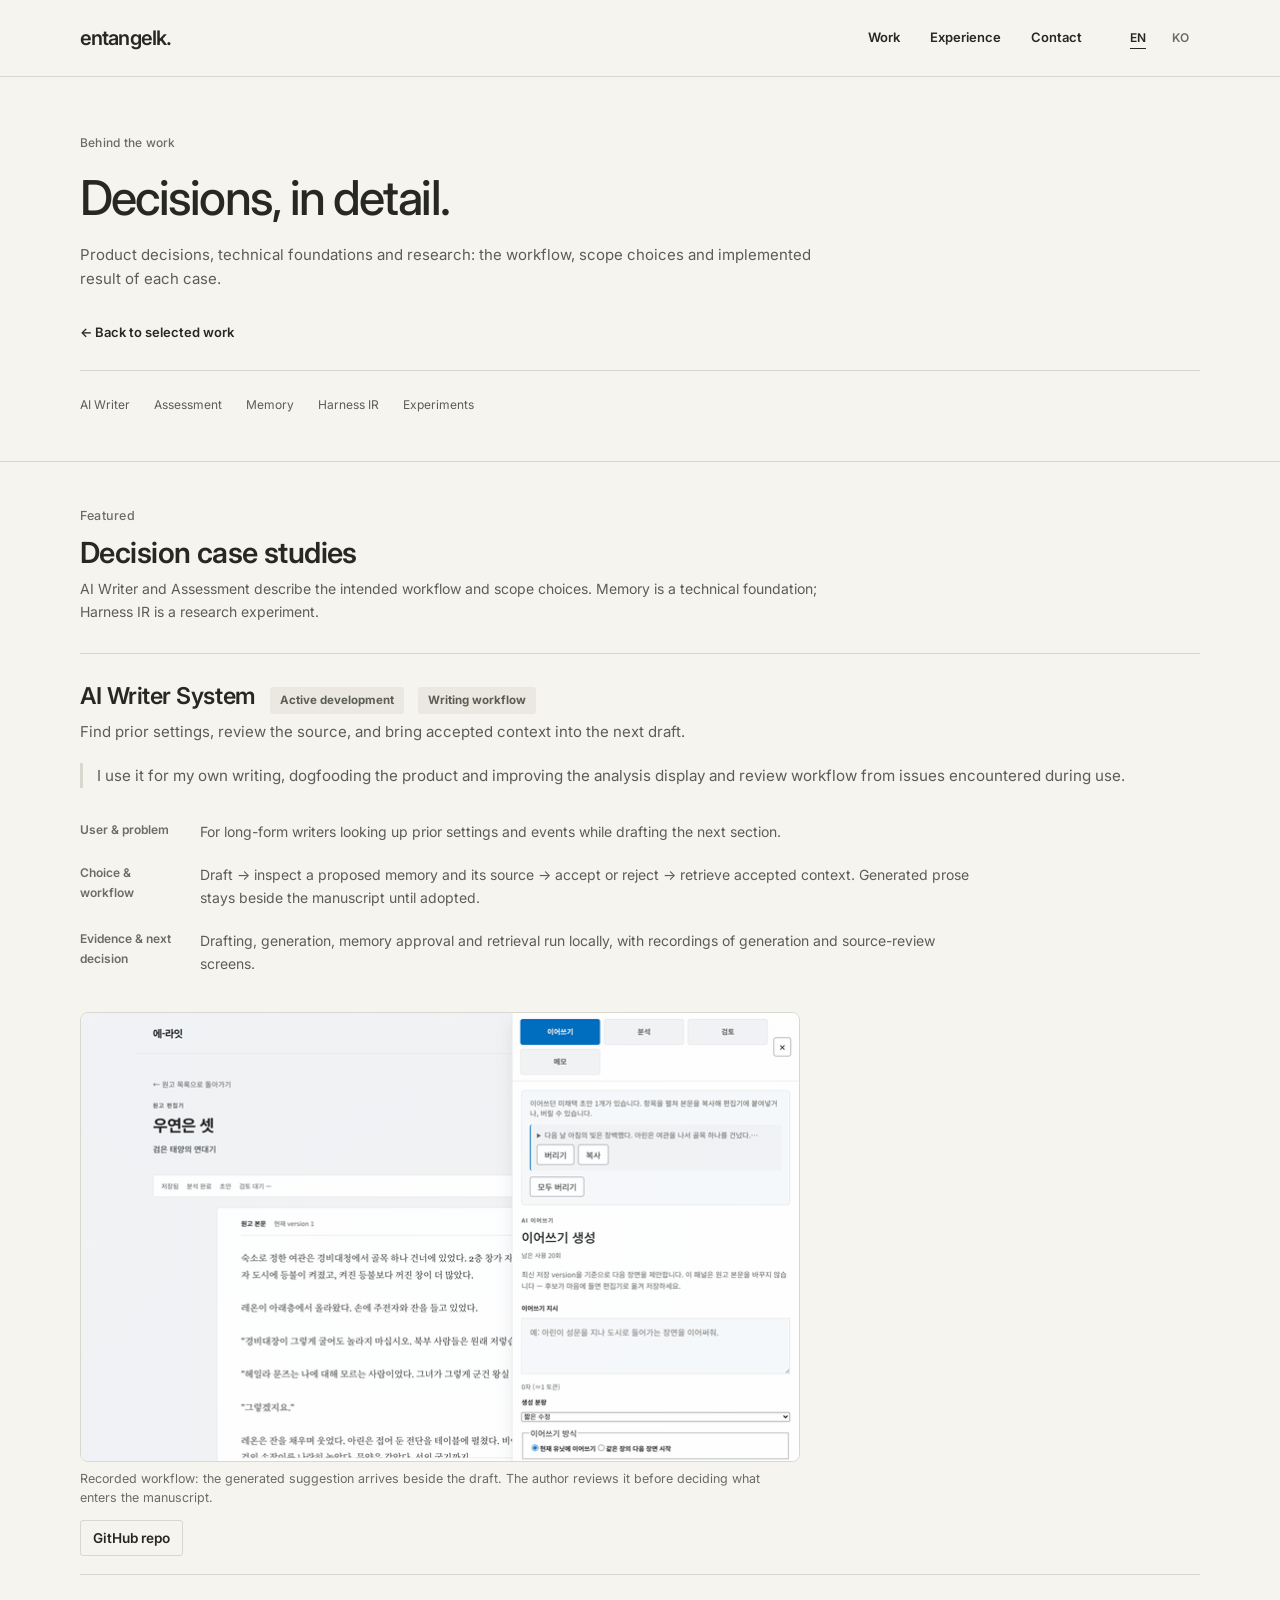
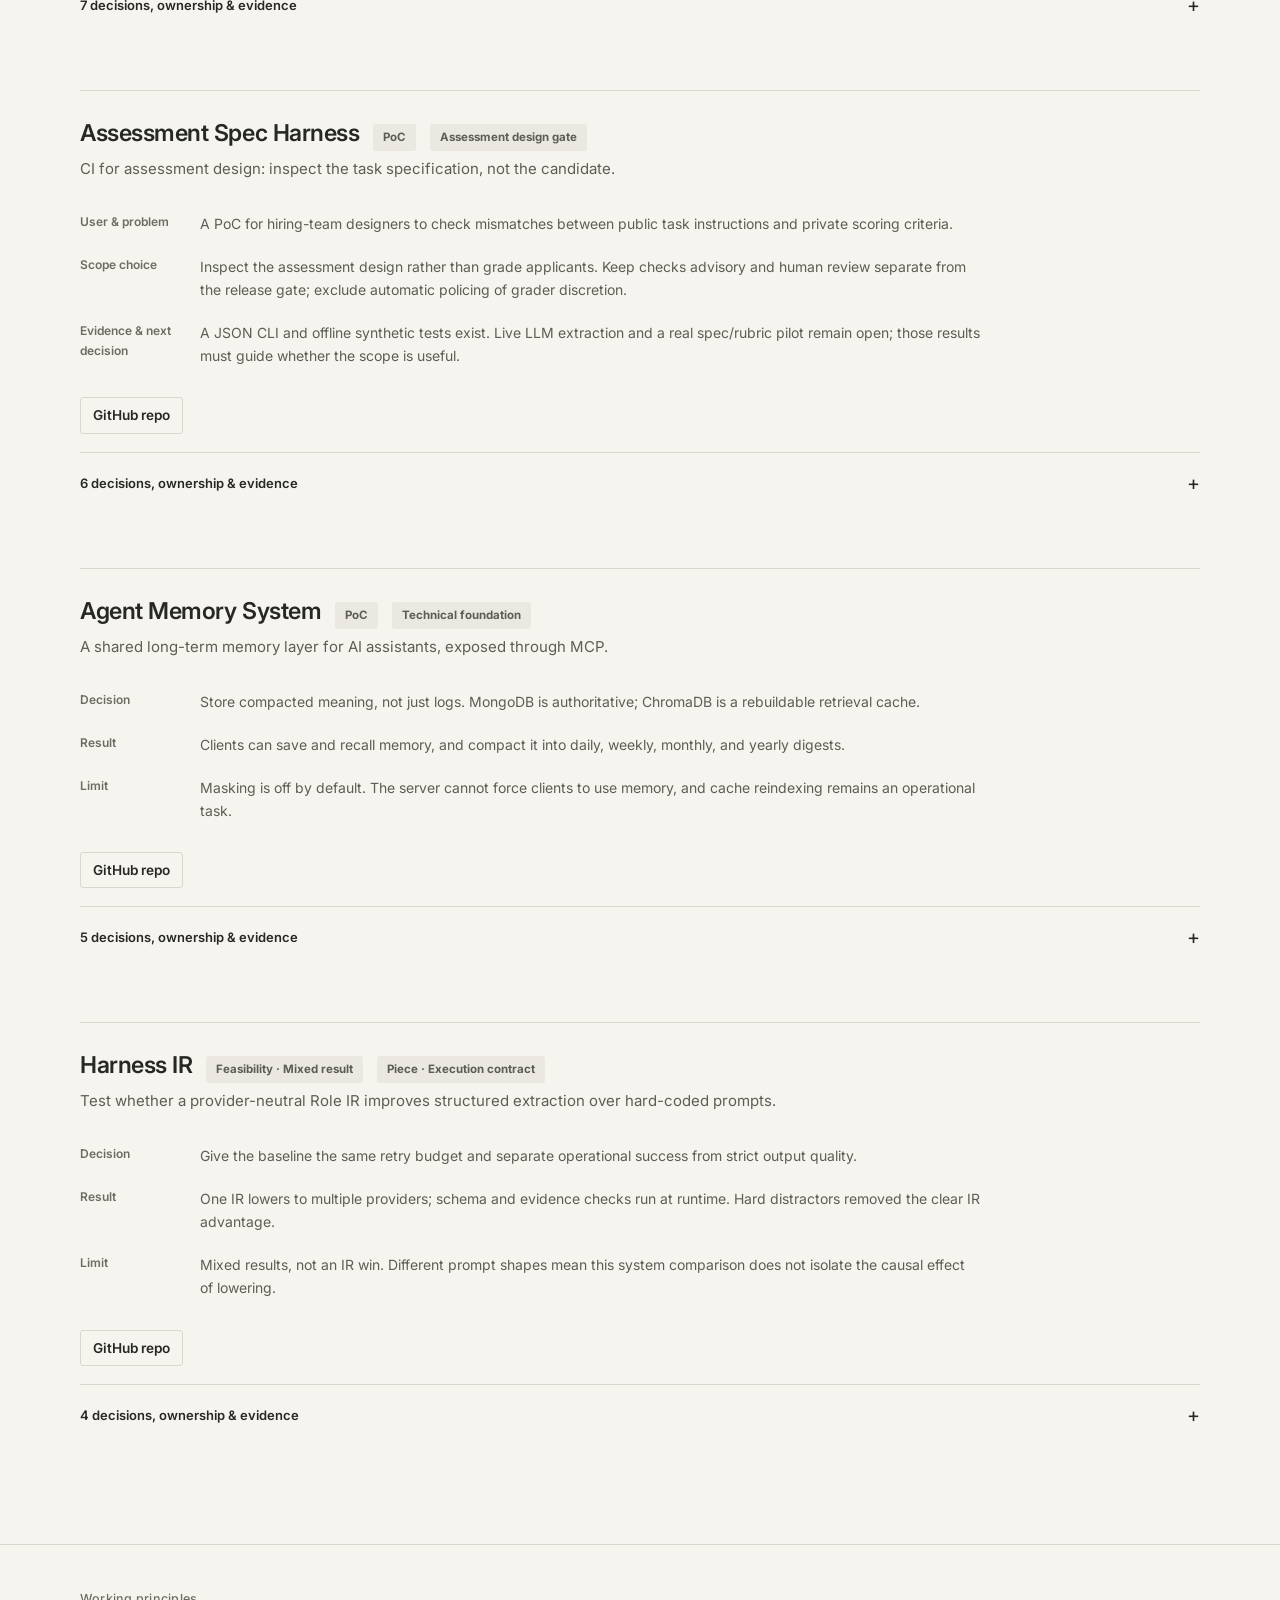
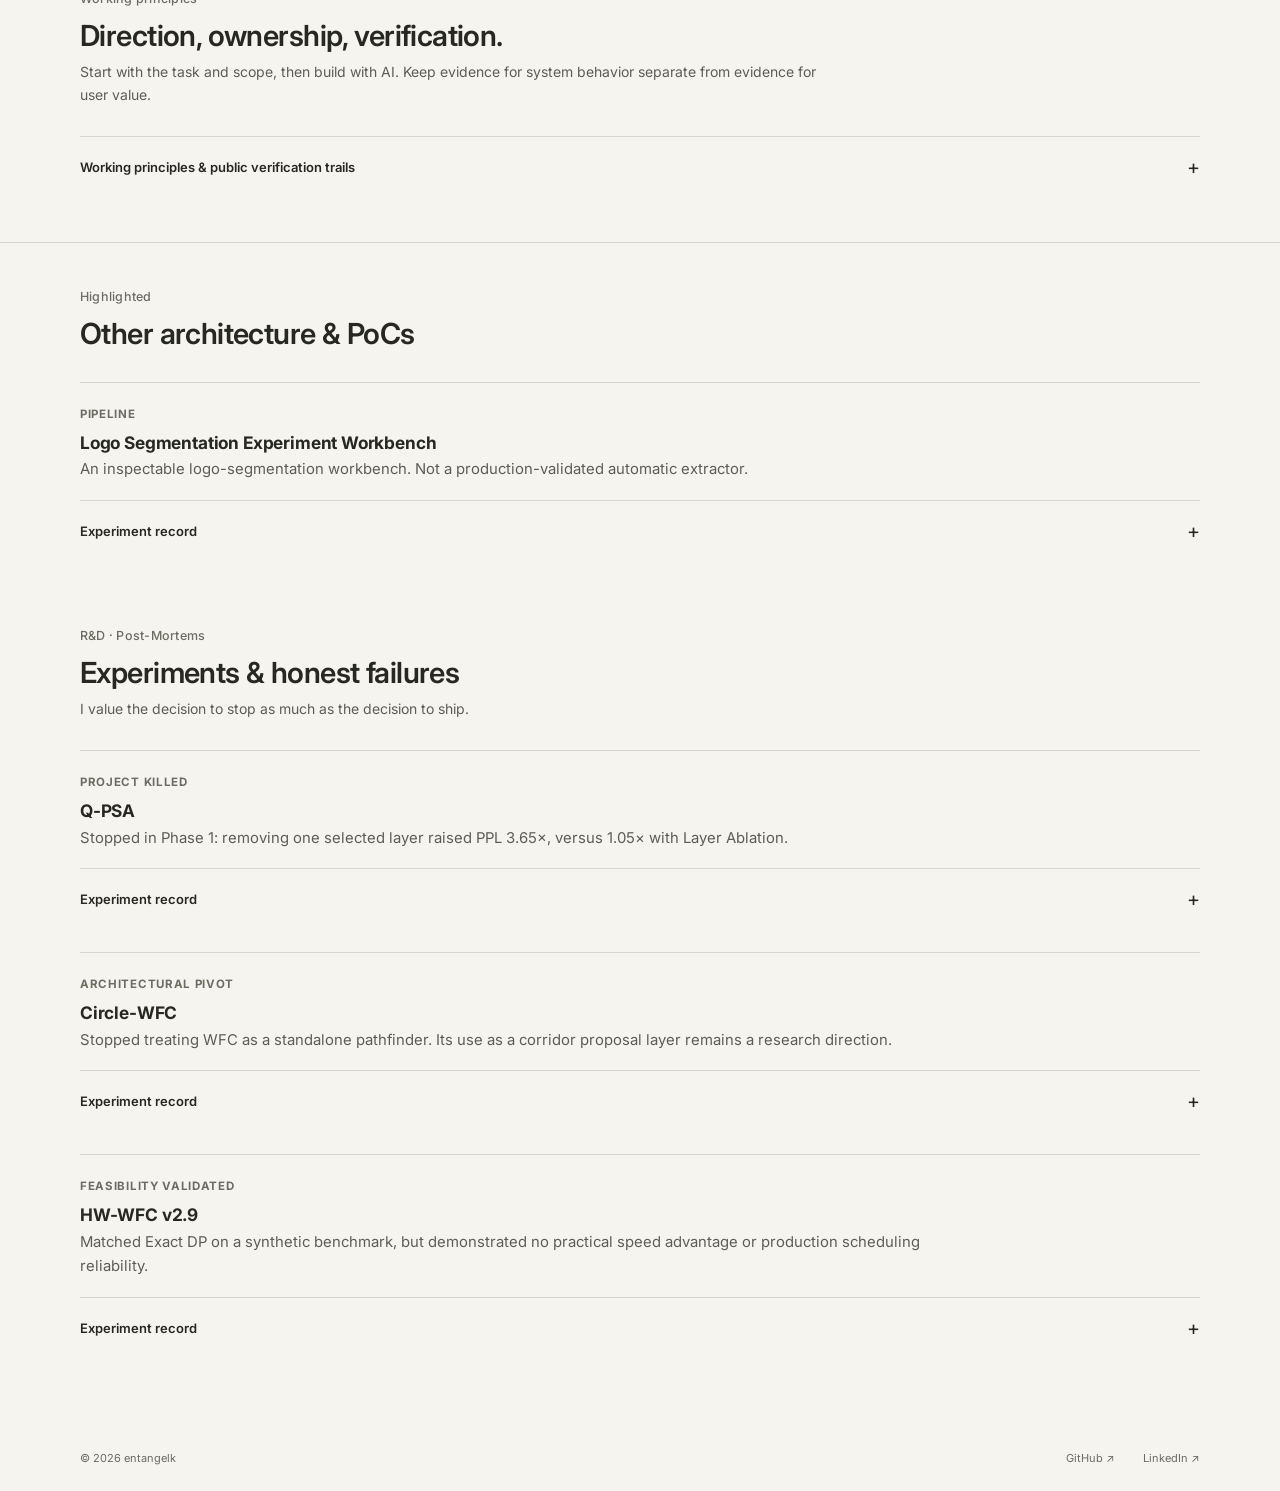
==== commit ca2a26aa: "feat: clarify video ownership and ongoing Writer dogfooding" ====
--- a/docs/case-studies.html
+++ b/docs/case-studies.html
@@ -135,6 +135,7 @@
 </span>
 </div>
 <p class="tagline"><span class="en">Find prior settings, review the source, and bring accepted context into the next draft.</span><span class="ko">이전 설정을 찾고, 원문 근거를 검토하고, 채택한 맥락으로 다음 원고를 쓰는 작업공간.</span></p>
+<p class="bridge"><span class="en">I use it for my own writing, dogfooding the product and improving the analysis display and review workflow from issues encountered during use.</span><span class="ko">직접 집필에 사용하며 dogfood를 진행하고, 사용 중 발견한 불편을 바탕으로 분석 화면과 검토 흐름을 개선하고 있습니다.</span></p>
 <dl class="project-brief"><div><dt><span class="en">User &amp; problem</span><span class="ko">대상과 문제</span></dt><dd><span class="en">For long-form writers looking up prior settings and events while drafting the next section.</span><span class="ko">이전 설정과 사건을 찾아 다음 집필에 활용하려는 장편 창작자를 위한 작업공간입니다.</span></dd></div><div><dt><span class="en">Choice &amp; workflow</span><span class="ko">선택과 작업 흐름</span></dt><dd><span class="en">Draft → inspect a proposed memory and its source → accept or reject → retrieve accepted context. Generated prose stays beside the manuscript until adopted.</span><span class="ko">집필 → 기억 후보와 원문 확인 → 승인·거절 → 채택한 맥락 검색으로 연결합니다. 생성문도 채택 전에는 원고 옆의 제안으로 둡니다.</span></dd></div><div><dt><span class="en">Evidence &amp; next decision</span><span class="ko">근거와 다음 판단</span></dt><dd><span class="en">Drafting, generation, memory approval and retrieval run locally, with recordings of generation and source-review screens.</span><span class="ko">로컬에서 집필·생성·기억 승인·검색까지 연결했습니다. 생성 제안과 기억 후보의 원문 검토 화면을 녹화해 제공합니다.</span></dd></div></dl><div class="lead-viz"><img alt="AI Writer System — a continuation being generated in the background, recorded live" class="card-viz" height="450" src="assets/aiw-generation.gif" width="720"/><p class="viz-cap"><span class="en">Recorded workflow: the generated suggestion arrives beside the draft. The author reviews it before deciding what enters the manuscript.</span><span class="ko">실제 작업 화면: 생성된 제안이 원고 옆에 도착합니다. 작성자가 검토하고 원고에 넣을 내용을 결정합니다.</span></p></div><div class="case-links"><a class="repo" href="https://github.com/entangelk/ai_writte_system" rel="noopener" target="_blank">
         GitHub repo
        </a></div><details class="evidence-details"><summary><span class="en">7 decisions, ownership &amp; evidence</span><span class="ko">설계 판단 7개 · 직접 맡은 일 · 검증 기록</span><span aria-hidden="true" class="detail-symbol">+</span></summary><div class="evidence-body"><div class="case-links">
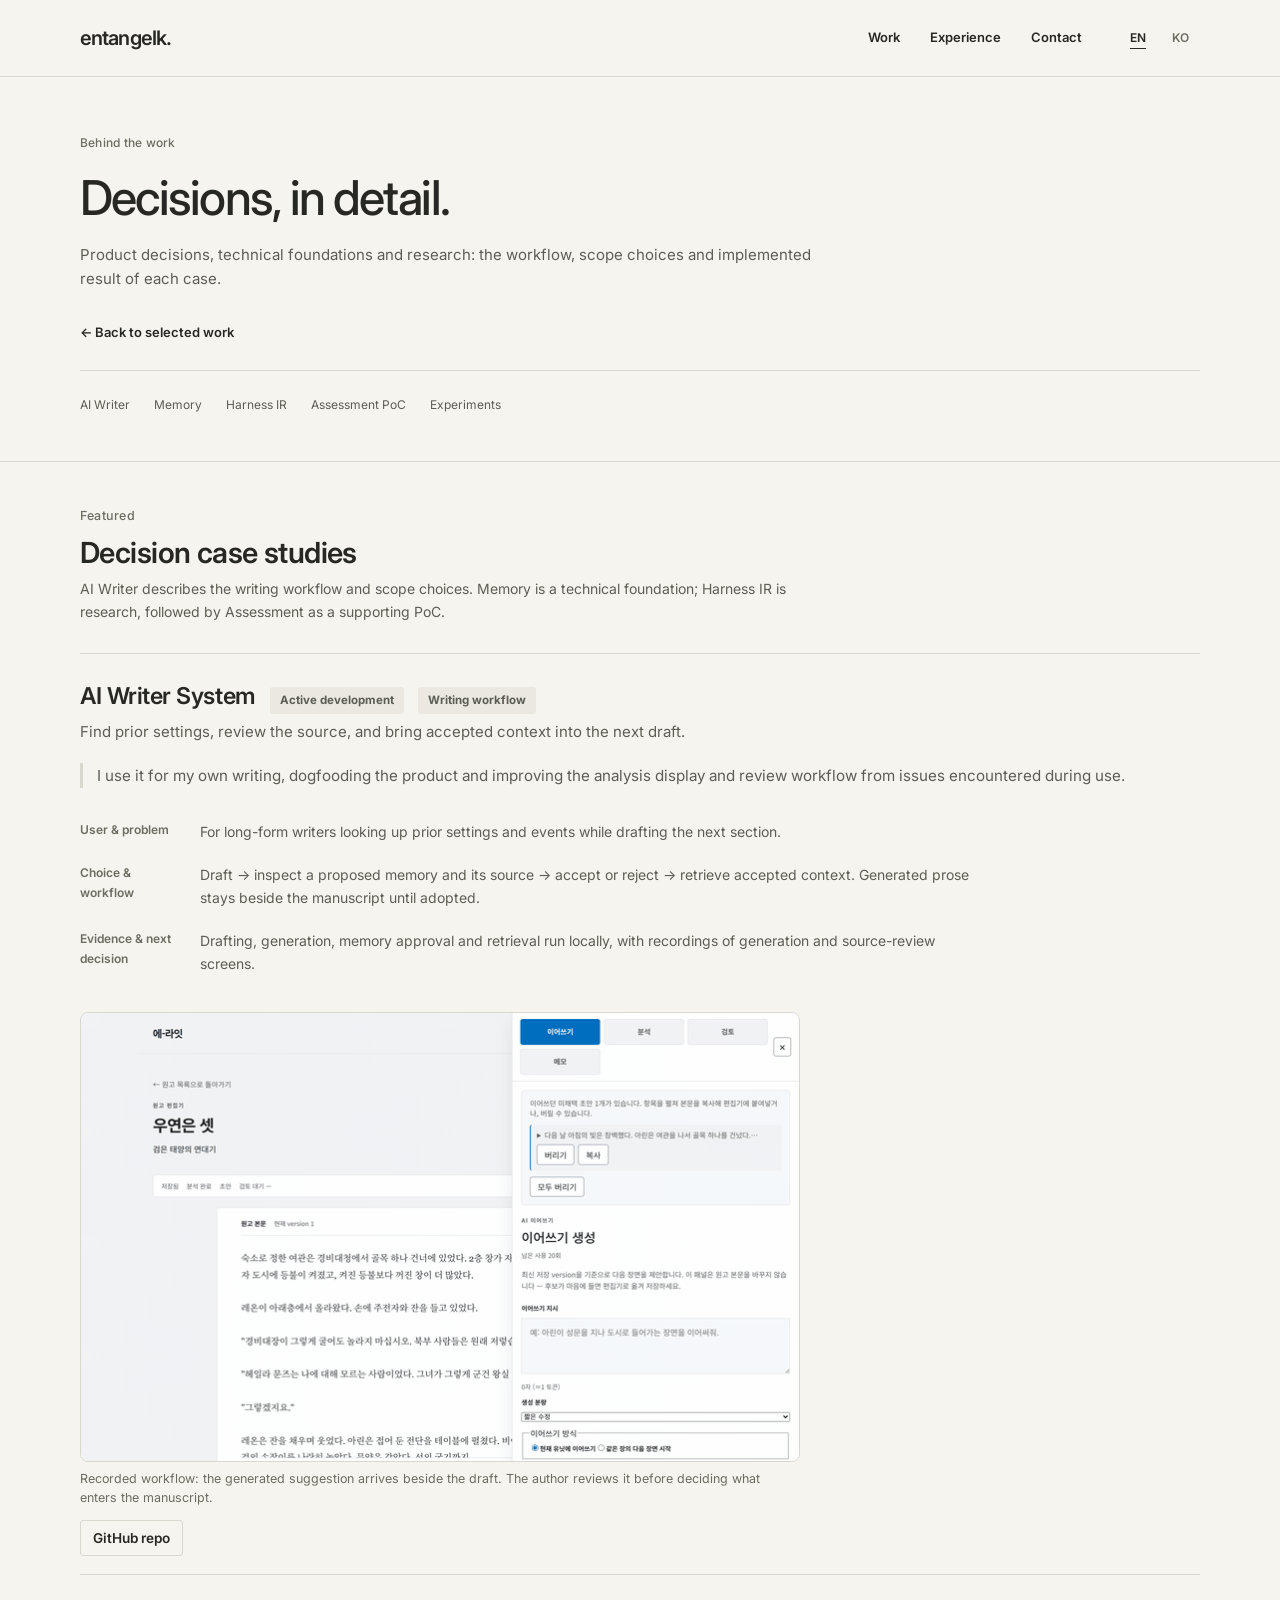
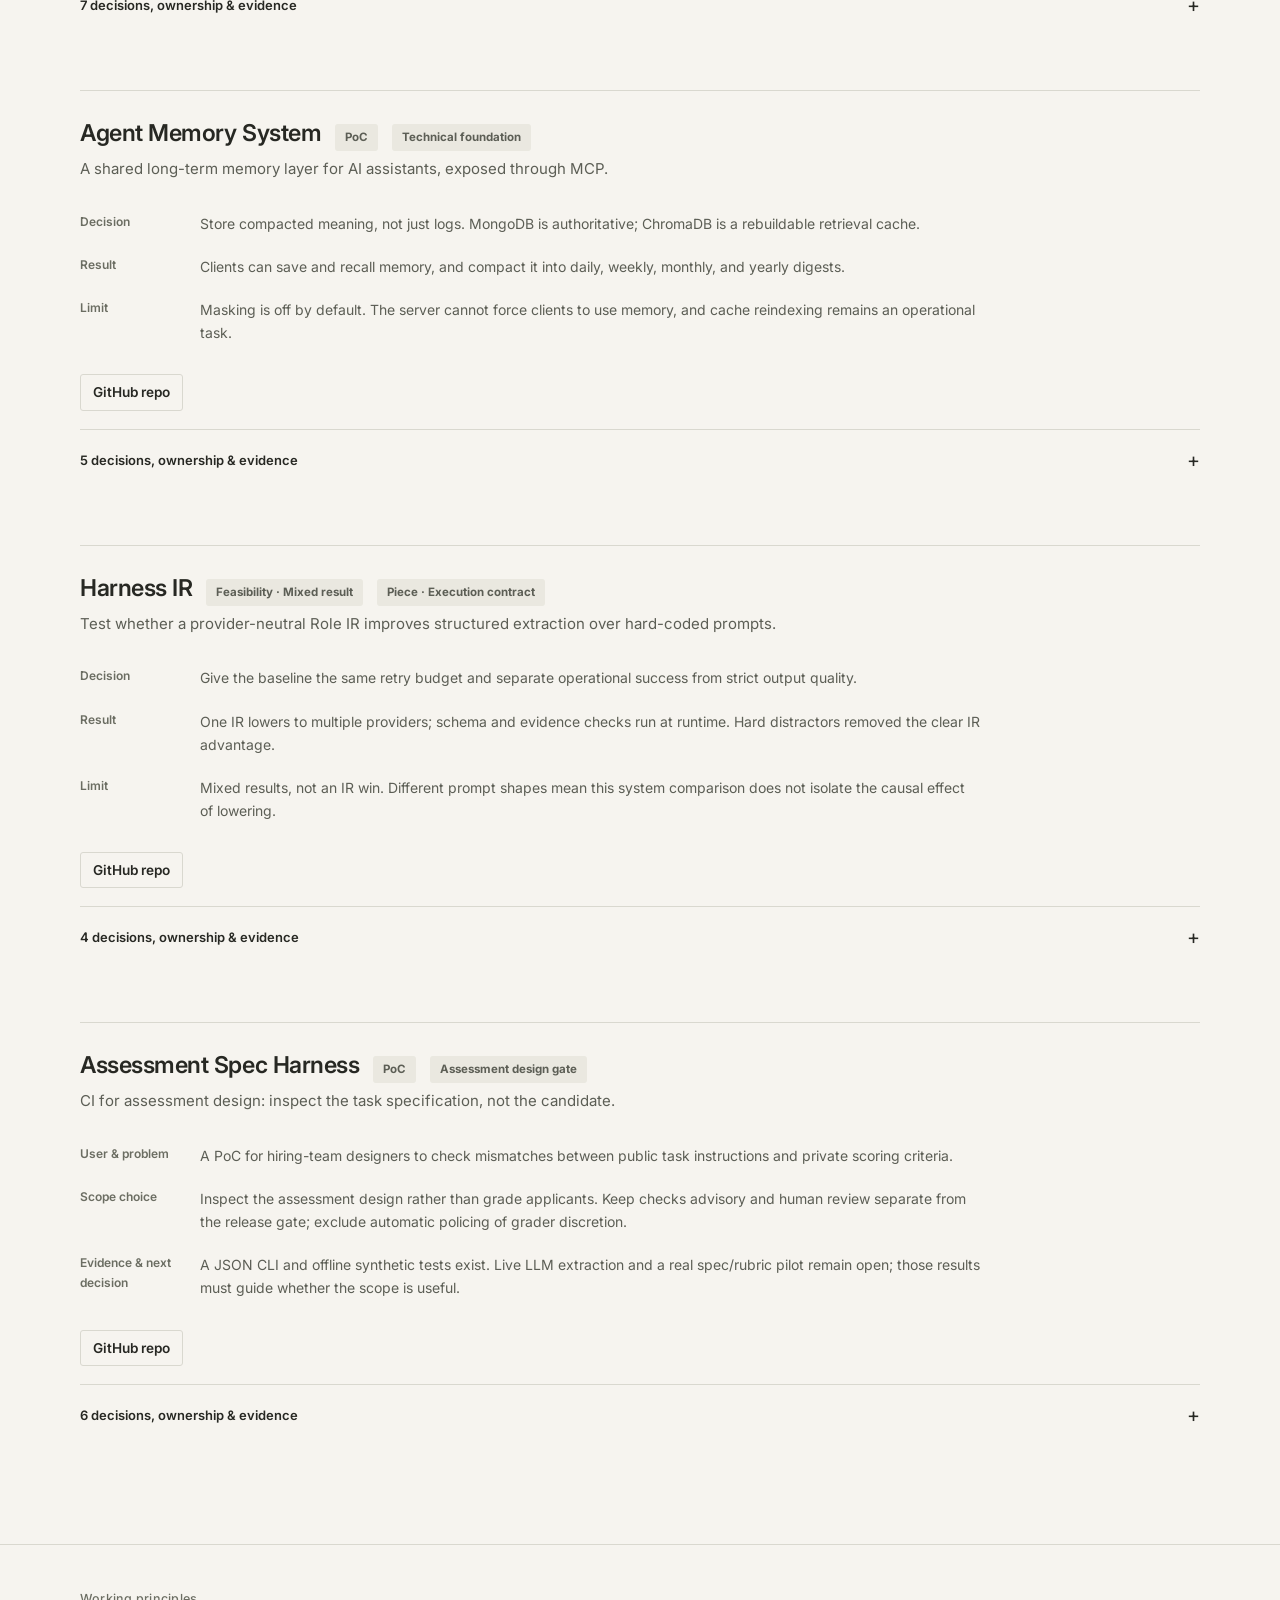
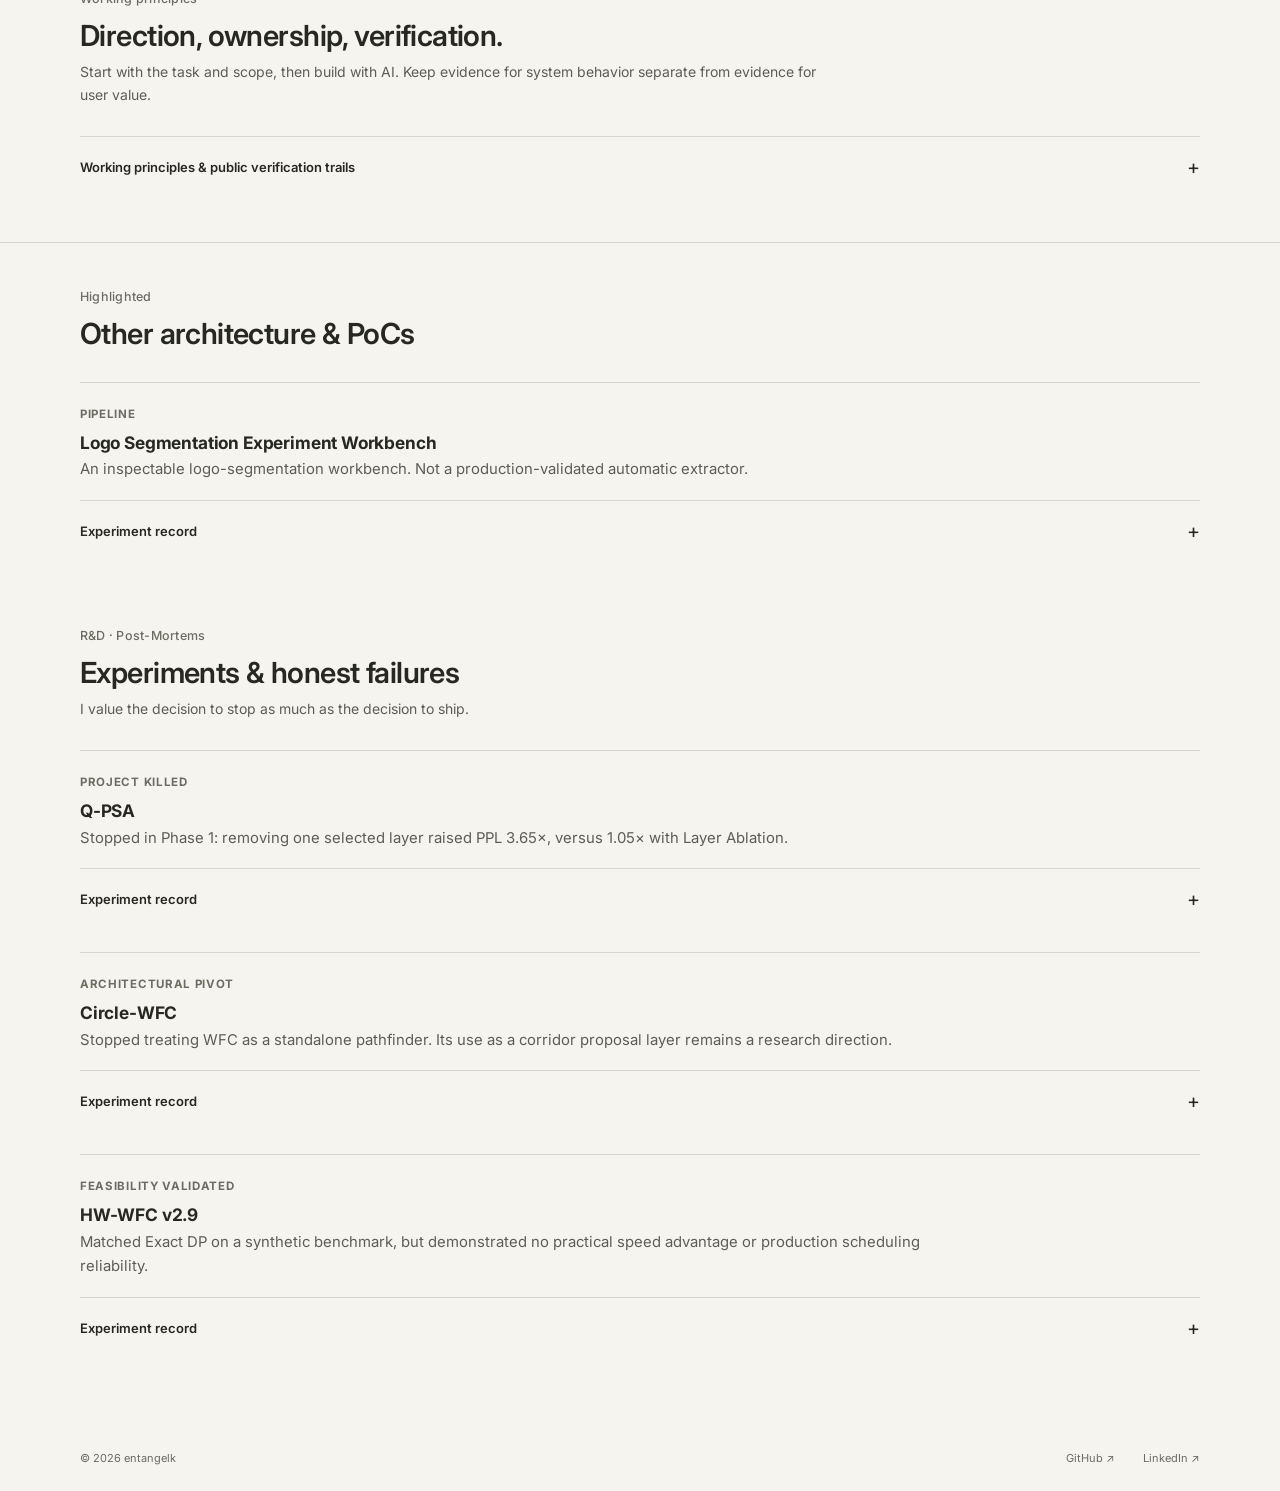
==== commit 57781c5c: "feat: prioritize operational outcomes and clarify TFT development scope" ====
--- a/docs/case-studies.html
+++ b/docs/case-studies.html
@@ -92,7 +92,7 @@
        ← 대표 작업으로
       </span>
 </a>
-<nav aria-label="On this page" class="page-index"><a href="#writer"><span class="en">AI Writer</span><span class="ko">AI Writer</span></a><a href="#assessment"><span class="en">Assessment</span><span class="ko">Assessment</span></a><a href="#memory"><span class="en">Memory</span><span class="ko">Memory</span></a><a href="#harness"><span class="en">Harness IR</span><span class="ko">Harness IR</span></a><a href="#work"><span class="en">Experiments</span><span class="ko">실험</span></a></nav></div>
+<nav aria-label="On this page" class="page-index"><a href="#writer"><span class="en">AI Writer</span><span class="ko">AI Writer</span></a><a href="#memory"><span class="en">Memory</span><span class="ko">Memory</span></a><a href="#harness"><span class="en">Harness IR</span><span class="ko">Harness IR</span></a><a href="#assessment"><span class="en">Assessment PoC</span><span class="ko">Assessment PoC</span></a><a href="#work"><span class="en">Experiments</span><span class="ko">실험</span></a></nav></div>
 </div>
 <section id="decisions">
 <div class="wrap">
@@ -109,7 +109,7 @@
         의사결정 케이스 스터디
        </span>
 </h2>
-<p><span class="en">AI Writer and Assessment describe the intended workflow and scope choices. Memory is a technical foundation; Harness IR is a research experiment.</span><span class="ko">AI Writer와 Assessment는 목표 작업 흐름과 범위 선택을 설명합니다. Memory는 기술 기반, Harness IR은 연구 실험으로 구분합니다.</span></p>
+<p><span class="en">AI Writer describes the writing workflow and scope choices. Memory is a technical foundation; Harness IR is research, followed by Assessment as a supporting PoC.</span><span class="ko">AI Writer의 집필 흐름과 범위 선택을 설명합니다. Memory는 기술 기반, Harness IR은 연구이며 Assessment는 보조 PoC로 뒤에 둡니다.</span></p>
 </div>
 <!-- CASE 1: AI Writer System (flagship — the three pieces assembled) -->
 <div class="case lead" id="writer">
@@ -785,7 +785,7 @@
           </span>
 </b>
 <span class="en">
-          This is the readable version of what I build at work. The production system (
+          This is the readable version of what I build at work. The company system in development (
           <a href="experience.html#current">
            Current work →
           </a>
@@ -796,13 +796,793 @@
           <b>
            읽을 수 있는 버전
           </b>
-          입니다. 실무 시스템(
+          입니다. 개발 중인 사내 시스템(
           <a href="experience.html#current">
            현재 실무 →
           </a>
           )은 다른 업무에 candidate·검증·gate 경계를 적용합니다. 다만 소스가 회사 비공개입니다. 여기서는 그 자취 전부가 열려 있습니다 — 브리프, 검증 기록, 가드, 그리고 한계까지.
          </span>
 </p>
+</div>
+</div></div></details></div>
+<!-- CASE 2: Agent Memory System (the Memory piece) -->
+<div class="case" id="memory">
+<div class="case-top">
+<h3>
+        Agent Memory System
+       </h3>
+<span class="pill poc">
+        PoC
+       </span>
+<span class="pill piece">
+<span class="en">
+         Technical foundation
+        </span>
+<span class="ko">
+         기술 기반
+        </span>
+</span>
+</div>
+<p class="tagline"><span class="en">A shared long-term memory layer for AI assistants, exposed through MCP.</span><span class="ko">MCP로 여러 AI 클라이언트가 공유하는 장기 메모리 레이어.</span></p>
+<dl class="project-brief"><div><dt><span class="en">Decision</span><span class="ko">핵심 판단</span></dt><dd><span class="en">Store compacted meaning, not just logs. MongoDB is authoritative; ChromaDB is a rebuildable retrieval cache.</span><span class="ko">로그 대신 압축된 의미를 저장합니다. MongoDB가 정본이고 ChromaDB는 재구축 가능한 검색 캐시입니다.</span></dd></div><div><dt><span class="en">Result</span><span class="ko">확인된 결과</span></dt><dd><span class="en">Clients can save and recall memory, and compact it into daily, weekly, monthly, and yearly digests.</span><span class="ko">클라이언트가 기억을 저장·검색하고 일·주·월·년 단위 digest로 압축하는 구조를 구현했습니다.</span></dd></div><div><dt><span class="en">Limit</span><span class="ko">한계</span></dt><dd><span class="en">Masking is off by default. The server cannot force clients to use memory, and cache reindexing remains an operational task.</span><span class="ko">가림 정책은 기본 비활성화입니다. 클라이언트의 기억 사용을 강제할 수 없으며, 캐시 재색인은 운영상 필요합니다.</span></dd></div></dl><div class="case-links"><a class="repo" href="https://github.com/entangelk/agent-memory-system-public" rel="noopener" target="_blank">
+        GitHub repo
+       </a></div><details class="evidence-details"><summary><span class="en">5 decisions, ownership &amp; evidence</span><span class="ko">설계 판단 5개 · 직접 맡은 일 · 검증 기록</span><span aria-hidden="true" class="detail-symbol">+</span></summary><div class="evidence-body"><div class="case-links">
+<a class="repo" href="https://github.com/entangelk/agent-memory-system-public" rel="noopener" target="_blank">
+        GitHub repo
+       </a>
+</div><div class="scan">
+<div class="srow">
+<div class="sk">
+<span class="en">
+          Problem
+         </span>
+<span class="ko">
+          문제
+         </span>
+</div>
+<div class="sv">
+<span class="en">An MCP PoC for saving and recalling prior context across AI-assisted work sessions.</span>
+<span class="ko">AI와 작업할 때 이전 맥락을 저장하고 다음 세션에서 검색하도록 만든 MCP PoC입니다.</span>
+</div>
+</div>
+<div class="srow">
+<div class="sk">
+<span class="en">
+          Result
+         </span>
+<span class="ko">
+          결과
+         </span>
+</div>
+<div class="sv">
+<span class="en">
+          An MCP long-term memory layer whose primary unit is compacted meaning: MongoDB authoritative, ChromaDB a rebuildable derived cache, client-driven compaction into day → week → month → year digests.
+         </span>
+<span class="ko">
+          압축된 의미를 기본 단위로 삼는 MCP 장기 메모리 레이어입니다. MongoDB가 권위 저장소, ChromaDB는 재구축 가능한 파생 캐시이고, client-driven compaction이 일→주→월→년 digest를 만듭니다.
+         </span>
+</div>
+</div>
+<div class="srow">
+<div class="sk">
+<span class="en">
+          Boundary
+         </span>
+<span class="ko">
+          경계
+         </span>
+</div>
+<div class="sv">
+<span class="en">
+          The masking policy ships
+          <b>
+           disabled by default
+          </b>
+          — it supports a safe policy but is not safe-by-default. And a memory server cannot force a client to actually use the memory it serves.
+         </span>
+<span class="ko">
+          가림 정책은
+          <b>
+           기본값이 비활성화
+          </b>
+          입니다 — 안전 정책을 지원하지만 safe-by-default는 아닙니다. 그리고 메모리 서버는 클라이언트가 그 기억을 실제로 쓰도록 강제하지 못합니다.
+         </span>
+</div>
+</div>
+</div><div class="owned">
+<p class="owned-h">
+<span class="en">
+         What I owned myself
+        </span>
+<span class="ko">
+         제가 직접 소유한 것
+        </span>
+</p>
+<ul>
+<li>
+<span class="en">
+<b>
+           The truth/cache split.
+          </b>
+          Deciding that MongoDB is authoritative and ChromaDB is a rebuildable derived cache — a storage boundary later used in AI Writer.
+         </span>
+<span class="ko">
+<b>
+           진실/캐시 분리.
+          </b>
+          MongoDB를 권위 저장소로, ChromaDB를 재구축 가능한 파생 캐시로 둔 결정 — 이후 AI Writer에 사용한 저장 경계입니다.
+         </span>
+</li>
+<li>
+<span class="en">
+<b>
+           What the server refuses to do.
+          </b>
+          No hidden LLM summarization, no keyword-guessed sensitivity. Sensitivity is explicit metadata supplied by the agent; the machine coordinates, the party that understood the text decides. That refusal is a design decision, not a missing feature.
+         </span>
+<span class="ko">
+<b>
+           서버가 하지 않기로 한 것.
+          </b>
+          숨은 LLM 요약 없음, 키워드 기반 민감도 추측 없음. 민감도는 agent가 명시하는 메타데이터이고, 기계는 조율하며 텍스트를 이해한 주체가 결정합니다. 이 거부는 미구현이 아니라 설계 결정입니다.
+         </span>
+</li>
+<li>
+<span class="en">
+<b>
+           Stating the limit.
+          </b>
+          The masking policy ships
+          <b>
+           disabled by default
+          </b>
+          , and a memory server cannot force a client to actually use its memory. I documented both as operating boundaries rather than letting the MCP contract imply a guarantee it does not give.
+         </span>
+<span class="ko">
+<b>
+           한계 명시.
+          </b>
+          가림 정책은
+          <b>
+           기본값 비활성화
+          </b>
+          로 출하되고, 메모리 서버는 클라이언트에게 기억 사용을 강제할 수 없습니다. MCP 계약이 주지 않는 보장을 암시하게 두지 않고, 둘 다 운영 경계로 문서화했습니다.
+         </span>
+</li>
+</ul>
+</div><div class="decisions">
+<div class="decision">
+<p class="dh">
+<span class="num">
+          01
+         </span>
+<span class="en">
+          Memory is compacted meaning, not a conversation log
+         </span>
+<span class="ko">
+          기억은 대화 로그가 아니라 압축된 의미다
+         </span>
+</p>
+<p class="why">
+<span class="en">
+          Most "memory" systems treat chat transcripts as the long-term unit. This one instead models a
+          <b>
+           distilled, structured, time-aware memory
+          </b>
+          as the primary unit: the client that understood the conversation is expected to decide what deserves saving. That is an operating contract, not a server-side ban on arbitrary text — memory quality is decided at save time. Client-driven compaction then builds day → week → month → year digests.
+         </span>
+<span class="ko">
+          대부분의 '메모리' 시스템은 대화 기록을 장기 단위로 삼습니다. 이 시스템은 대신
+          <b>
+           증류된 구조적·시간 인식 memory
+          </b>
+          를 기본 단위로 모델링하고, 대화를 이해한 client가 무엇을 저장할지 결정하게 합니다. 이는 임의 텍스트를 서버가 금지한다는 뜻이 아니라 운영 계약입니다 — 기억 품질은 저장 시점에 결정됩니다. 이후 client-driven compaction이 일→주→월→년 digest를 만듭니다.
+         </span>
+</p>
+<blockquote class="pull">
+<span class="en">
+          "Memory is not a log. Memory is compacted meaning."
+         </span>
+<span class="ko">
+          "기억은 로그가 아니다. 기억은 압축된 의미다."
+         </span>
+</blockquote>
+</div>
+<div class="decision">
+<p class="dh">
+<span class="num">
+          02
+         </span>
+<span class="en">
+          MongoDB is authoritative; the vector store is a rebuildable cache
+         </span>
+<span class="ko">
+          MongoDB가 권위 저장소이고, 벡터 store는 재구성 가능한 캐시다
+         </span>
+</p>
+<p class="why">
+<span class="en">
+          I split the architecture in two:
+          <b>
+           MongoDB
+          </b>
+          is the durable source of truth, while
+          <b>
+           ChromaDB
+          </b>
+          is a derived vector cache that can be rebuilt from Mongo. "Source of truth" does not mean immutable — memories can be updated or deleted. The current handlers do not fully synchronize every Chroma document inline, so reindex/rebuild remains an operational requirement; that is exactly why the cache never outranks Mongo.
+         </span>
+<span class="ko">
+          아키텍처를 둘로 나눴습니다:
+          <b>
+           MongoDB
+          </b>
+          는 영속적인 source of truth이고,
+          <b>
+           ChromaDB
+          </b>
+          는 Mongo 기준으로 재구축하는 파생 벡터 캐시입니다. 여기서 source of truth는 불변이라는 뜻이 아닙니다 — memory는 update/delete할 수 있습니다. 현재 handler는 모든 Chroma 문서를 inline으로 완전 동기화하지 않아 reindex/rebuild가 운영상 필요하며, 바로 그래서 캐시가 Mongo보다 권위를 갖지 않습니다.
+         </span>
+</p>
+<blockquote class="pull">
+<span class="en">
+          "The vector DB is a cache. The source of truth is the durable store."
+         </span>
+<span class="ko">
+          "벡터 DB는 캐시다. 진실은 영속 저장소에 있다."
+         </span>
+</blockquote>
+</div>
+<div class="decision">
+<p class="dh">
+<span class="num">
+          03
+         </span>
+<span class="en">
+          The server coordinates; it never secretly summarizes
+         </span>
+<span class="ko">
+          서버는 조율할 뿐, 몰래 요약하지 않는다
+         </span>
+</p>
+<p class="why">
+<span class="en">
+          The server stores, selects candidates, and coordinates lifecycle — but it performs
+          <b>
+           no hidden LLM summarization
+          </b>
+          and never auto-guesses sensitivity from keywords. The agent sets
+          <code>
+           sensitivity
+          </code>
+          explicitly; meaning extraction is done by the client that actually understood the text. The machine coordinates; the understanding party decides what a memory means.
+         </span>
+<span class="ko">
+          서버는 저장·후보 선택·생명주기 조율을 맡지만,
+          <b>
+           숨은 LLM 요약을 하지 않고
+          </b>
+          키워드로 민감도를 자동 추측하지 않습니다. agent가
+          <code>
+           sensitivity
+          </code>
+          를 명시하고, 의미 추출은 텍스트를 실제로 이해한 클라이언트가 합니다. 기계는 조율하고, 이해한 주체가 기억의 의미를 결정합니다.
+         </span>
+</p>
+</div>
+<div class="decision">
+<p class="dh">
+<span class="num">
+          04
+         </span>
+<span class="en">
+          Sensitivity is explicit metadata; redaction is an explicit policy
+         </span>
+<span class="ko">
+          민감도는 명시적 메타데이터, 가림은 명시적 정책이다
+         </span>
+</p>
+<p class="why">
+<span class="en">
+          The agent sets
+          <code>
+           sensitivity
+          </code>
+          explicitly at save time instead of relying on keyword guesses. Recall redacts
+          <code>
+           high
+          </code>
+          items only when
+          <code>
+           hide_sensitive_on_recall=true
+          </code>
+          ;
+          <code>
+           include_sensitive=true
+          </code>
+          then explicitly expands them. The honest boundary matters: the implementation ships with hiding
+          <b>
+           disabled by default
+          </b>
+          , so an operator must enable the policy. The mechanism is safe-capable, not safe-by-default.
+         </span>
+<span class="ko">
+          agent가 저장 시
+          <code>
+           sensitivity
+          </code>
+          를 키워드 추측 대신 명시합니다. Recall은
+          <code>
+           hide_sensitive_on_recall=true
+          </code>
+          일 때만
+          <code>
+           high
+          </code>
+          항목을 가리고,
+          <code>
+           include_sensitive=true
+          </code>
+          로 명시적으로 펼칩니다. 중요한 실제 경계가 있습니다: 구현의 가림 정책은
+          <b>
+           기본값이 비활성화
+          </b>
+          라 운영자가 직접 켜야 합니다. 안전 정책을 지원하지만 safe-by-default는 아닙니다.
+         </span>
+</p>
+<p class="ai">
+<b>
+<span class="en">
+           How it connects:
+          </span>
+<span class="ko">
+           연결점:
+          </span>
+</b>
+<span class="en">
+          This truth-vs-cache split is the seed of the verified RAG I now build at work ("the vector DB is a cache; the source snapshot is the truth"), and the same division of labor runs through everything: the deterministic layer coordinates, the understanding party decides.
+         </span>
+<span class="ko">
+          이 진실/캐시 분리가 지금 회사에서 만드는 검증형 RAG의 씨앗입니다("vector DB는 캐시, source snapshot이 진실"). 그리고 같은 역할 분담이 제가 만드는 모든 것을 관통합니다 — 결정론적 레이어가 조율하고, 이해한 주체가 결정합니다.
+         </span>
+</p>
+</div>
+<div class="decision">
+<p class="dh">
+<span class="num">
+          05
+         </span>
+<span class="en">
+          Named the boundary: a memory server cannot make a client remember
+         </span>
+<span class="ko">
+          경계를 명시했다: 메모리 서버가 클라이언트에게 기억을 강제할 수는 없다
+         </span>
+</p>
+<p class="why">
+<span class="en">
+          The MCP contract is implemented, but tool availability is not tool adoption. A client's system prompt or built-in file memory can outrank the server's prompt; a poorly rewritten recall query can also bury the right memory. I kept this as an explicit operating boundary instead of pretending the server controls agent behavior: deployment must define memory precedence in the
+          <b>
+           client's own configuration
+          </b>
+          , and cross-agent memories carry
+          <code>
+           source_agent
+          </code>
+          /
+          <code>
+           source_client
+          </code>
+          when provenance matters.
+          <a href="https://github.com/entangelk/agent-memory-system-public#memory-aware-client-guidance" rel="noopener" target="_blank">
+           Client guidance →
+          </a>
+</span>
+<span class="ko">
+          MCP 계약은 구현돼 있지만, 도구가 있다는 것과 실제로 쓰인다는 것은 다릅니다. 클라이언트의 system prompt나 내장 파일 메모리가 서버 prompt보다 우선할 수 있고, 잘못 재작성된 recall query가 맞는 기억을 검색 순위 아래로 밀 수도 있습니다. 서버가 agent 행동까지 통제하는 척하지 않고 이를 명시적 운영 경계로 남겼습니다: 배포 시
+          <b>
+           클라이언트 자체 설정
+          </b>
+          에 메모리 우선순위를 정하고, 출처가 중요한 cross-agent 기억에는
+          <code>
+           source_agent
+          </code>
+          /
+          <code>
+           source_client
+          </code>
+          를 함께 저장합니다.
+          <a href="https://github.com/entangelk/agent-memory-system-public/blob/main/README.ko.md#memory-aware-client-guidance" rel="noopener" target="_blank">
+           클라이언트 가이드 →
+          </a>
+</span>
+</p>
+<blockquote class="pull">
+<span class="en">
+          "The server can expose memory; only the client can choose to use it."
+         </span>
+<span class="ko">
+          "서버는 기억을 제공할 수 있지만, 그것을 쓸지는 클라이언트가 결정한다."
+         </span>
+</blockquote>
+</div>
+</div></div></details></div>
+<!-- CASE 4: Harness IR -->
+<div class="case" id="harness">
+<div class="case-top">
+<h3>
+        Harness IR
+       </h3>
+<span class="pill mixed">
+<span class="en">
+         Feasibility · Mixed result
+        </span>
+<span class="ko">
+         실현성 · 혼재 결과
+        </span>
+</span>
+<span class="pill piece">
+<span class="en">
+         Piece · Execution contract
+        </span>
+<span class="ko">
+         조각 · 실행 계약
+        </span>
+</span>
+</div>
+<p class="tagline"><span class="en">Test whether a provider-neutral Role IR improves structured extraction over hard-coded prompts.</span><span class="ko">제공자 독립 Role IR이 하드코딩 프롬프트보다 구조화 추출에 유리한지 검증한 PoC.</span></p>
+<dl class="project-brief"><div><dt><span class="en">Decision</span><span class="ko">핵심 판단</span></dt><dd><span class="en">Give the baseline the same retry budget and separate operational success from strict output quality.</span><span class="ko">baseline에도 동일한 retry 예산을 주고, 실행 성공과 엄격한 출력 품질을 분리했습니다.</span></dd></div><div><dt><span class="en">Result</span><span class="ko">확인된 결과</span></dt><dd><span class="en">One IR lowers to multiple providers; schema and evidence checks run at runtime. Hard distractors removed the clear IR advantage.</span><span class="ko">하나의 IR을 여러 제공자 경로로 변환하고 schema·evidence를 검증합니다. 어려운 distractor 셋에서는 명확한 IR 우위가 사라졌습니다.</span></dd></div><div><dt><span class="en">Limit</span><span class="ko">한계</span></dt><dd><span class="en">Mixed results, not an IR win. Different prompt shapes mean this system comparison does not isolate the causal effect of lowering.</span><span class="ko">결론은 승리가 아닌 혼재입니다. prompt 형태가 달라 lowering만의 인과효과를 분리한 실험은 아닙니다.</span></dd></div></dl><div class="case-links"><a class="repo" href="https://github.com/entangelk/Harness_ir" rel="noopener" target="_blank">
+        GitHub repo
+       </a></div><details class="evidence-details"><summary><span class="en">4 decisions, ownership &amp; evidence</span><span class="ko">설계 판단 4개 · 직접 맡은 일 · 검증 기록</span><span aria-hidden="true" class="detail-symbol">+</span></summary><div class="evidence-body"><div class="case-links">
+<a class="repo" href="https://github.com/entangelk/Harness_ir" rel="noopener" target="_blank">
+        GitHub repo
+       </a>
+<span class="en">
+<a href="https://github.com/entangelk/Harness_ir/blob/main/docs/service_vision/README.md" rel="noopener" target="_blank">
+         Product vision →
+        </a>
+</span>
+<span class="ko">
+<a href="https://github.com/entangelk/Harness_ir/blob/main/docs/service_vision/README.md" rel="noopener" target="_blank">
+         제품 비전 →
+        </a>
+</span>
+<span class="en">
+<a href="https://github.com/entangelk/Harness_ir/blob/main/docs/results.md" rel="noopener" target="_blank">
+         Results &amp; verdict →
+        </a>
+</span>
+<span class="en">
+<a href="https://github.com/entangelk/Harness_ir/blob/main/docs/whitepaper_en.md" rel="noopener" target="_blank">
+         Whitepaper →
+        </a>
+</span>
+<span class="ko">
+<a href="https://github.com/entangelk/Harness_ir/blob/main/docs/results.ko.md" rel="noopener" target="_blank">
+         결과 &amp; 판정 →
+        </a>
+</span>
+<span class="ko">
+<a href="https://github.com/entangelk/Harness_ir/blob/main/docs/08_%EC%97%AD%ED%95%A0%EC%BB%B4%ED%8C%8C%EC%9D%BC%EB%9F%AC_MVP_%EB%B0%8F_%EC%8B%A4%ED%97%98%EA%B3%B5%EC%A0%95%EC%84%B1%EA%B2%80%ED%86%A0.md" rel="noopener" target="_blank">
+         공정성 검토 →
+        </a>
+</span>
+</div><div class="scan">
+<div class="srow">
+<div class="sk">
+<span class="en">
+          Problem
+         </span>
+<span class="ko">
+          문제
+         </span>
+</div>
+<div class="sv">
+<span class="en">
+          One falsifiable question, deliberately cut out of a much larger product vision: does provider-neutral Role IR lowering beat a hardcoded prompt template for structured extraction?
+         </span>
+<span class="ko">
+          훨씬 큰 제품 비전에서 의도적으로 떼어낸 반증 가능한 질문 하나입니다 — provider-neutral Role IR lowering이 하드코딩 프롬프트 템플릿보다 structured extraction에 나은가?
+         </span>
+</div>
+</div>
+<div class="srow">
+<div class="sk">
+<span class="en">
+          Result
+         </span>
+<span class="ko">
+          결과
+         </span>
+</div>
+<div class="sv">
+<span class="en">
+          One Role IR lowers to registered OpenAI, Groq, Google GenAI/Gemma and generic OpenRouter paths, and the runtime verifies the output schema and evidence spans. Fairness was enforced against the hypothesis: the baseline got the identical retry budget.
+         </span>
+<span class="ko">
+          하나의 Role IR이 등록된 OpenAI · Groq · Google GenAI/Gemma · generic OpenRouter 경로로 lowering되고, 런타임이 출력 schema와 evidence span을 검증합니다. 공정성은 가설에 불리하게 강제했습니다 — baseline에 동일한 retry 예산을 줬습니다.
+         </span>
+</div>
+</div>
+<div class="srow">
+<div class="sk">
+<span class="en">
+          Boundary
+         </span>
+<span class="ko">
+          경계
+         </span>
+</div>
+<div class="sv">
+<span class="en">
+<b>
+           Mixed, not a win.
+          </b>
+          On the hard distractor set the clean IR advantage disappeared. The two prompts differ by design, so this is a controlled system-level comparison, not a string-identical ablation of lowering.
+         </span>
+<span class="ko">
+<b>
+           승리가 아니라 혼재입니다.
+          </b>
+          하드 distractor 셋에서 깔끔한 IR 우위가 사라졌습니다. 두 prompt는 설계상 다르므로 이는 통제된 system-level 비교이지, lowering의 인과를 재는 문자열 동일 ablation이 아닙니다.
+         </span>
+</div>
+</div>
+</div><div class="owned">
+<p class="owned-h">
+<span class="en">
+         What I owned myself
+        </span>
+<span class="ko">
+         제가 직접 소유한 것
+        </span>
+</p>
+<ul>
+<li>
+<span class="en">
+<b>
+           Experiment fairness, enforced against my own hypothesis.
+          </b>
+          Only the PoC had a retry budget at first; I gave the baseline the identical budget (
+          <code>
+           match_poc
+          </code>
+          ), and that alone demoted one model's "narrow win" to a tie. I also split unconditional
+          <code>
+           success
+          </code>
+          from
+          <code>
+           strict quality
+          </code>
+          so operability could not be read as quality.
+         </span>
+<span class="ko">
+<b>
+           내 가설에 불리하게 강제한 실험 공정성.
+          </b>
+          처음엔 PoC만 retry 예산이 있었고, baseline에 동일 예산(
+          <code>
+           match_poc
+          </code>
+          )을 부여했습니다. 그것만으로 한 모델의 "근소 우세"가 동급으로 재판정됐습니다. 무조건부
+          <code>
+           success
+          </code>
+          와
+          <code>
+           strict quality
+          </code>
+          도 분리해 운영성이 품질로 오인되지 않게 했습니다.
+         </span>
+</li>
+<li>
+<span class="en">
+<b>
+           Lowering the conclusion when the hard set said so.
+          </b>
+          The easy 8-case set favored IR; the distractor set did not. I published the uncomfortable result and rewrote the verdict from "IR wins" to mixed — and left the snapshot caveat (taken before I normalized whitespace in evidence matching) in the text instead of quietly regenerating it.
+         </span>
+<span class="ko">
+<b>
+           하드셋 결과에 맞춰 결론을 낮춘 것.
+          </b>
+          쉬운 8케이스 셋에선 IR이 앞섰지만 distractor 셋에선 아니었습니다. 불편한 결과를 그대로 공개하고 판정을 "IR 승리"에서 혼재로 다시 썼습니다. 스냅샷 단서(evidence 매칭 공백 정규화 이전 생성)도 조용히 재생성하지 않고 본문에 남겼습니다.
+         </span>
+</li>
+<li>
+<span class="en">
+<b>
+           Refusing to name it an AI role compiler.
+          </b>
+          The deterministic compiler produces a reviewable draft; it does not prove semantic equivalence. Calling it a draft generator — and keeping the human in the loop that finalizes the IR — was a naming decision I made against my own product vision.
+         </span>
+<span class="ko">
+<b>
+           AI 역할 컴파일러라고 부르기를 거부한 것.
+          </b>
+          결정론적 컴파일러는 검토 가능한 초안을 만들 뿐 의미적 동등성을 증명하지 않습니다. 이를 초안 생성기라 부르고 IR 확정을 사람에게 남긴 것은, 제 제품 비전에 불리한 쪽으로 내린 명명 결정입니다.
+         </span>
+</li>
+</ul>
+</div><div class="decisions">
+<div class="decision">
+<p class="dh">
+<span class="num">
+          01
+         </span>
+<span class="en">
+          Minimized scope to a single falsifiable hypothesis
+         </span>
+<span class="ko">
+          단일 반증 가능 가설로 범위를 최소화했다
+         </span>
+</p>
+<p class="why">
+<span class="en">
+          I deliberately separated the large platform vision from the POC. The runnable slice is just
+          <code>
+           role_ir.yaml → lowering → one backend call → assurance
+          </code>
+          , testing one claim. Proving any one of its sub-questions gives the project independent value — no need to validate everything at once.
+         </span>
+<span class="ko">
+          거대한 플랫폼 비전과 POC를 의도적으로 분리했습니다. 실행 슬라이스는
+          <code>
+           role_ir.yaml → lowering → 단일 백엔드 호출 → assurance
+          </code>
+          뿐이고, 하나의 주장만 검증합니다. 하위 질문 중 하나만 증명돼도 프로젝트는 독립적 가치를 가지므로, 한 번에 전부 검증할 필요가 없습니다.
+         </span>
+</p>
+</div>
+<div class="decision">
+<p class="dh">
+<span class="num">
+          02
+         </span>
+<span class="en">
+          Enforced experiment fairness against my own hypothesis
+         </span>
+<span class="ko">
+          내 가설에 불리하게, 실험 공정성을 강제했다
+         </span>
+</p>
+<p class="why">
+<span class="en">
+          Initially only the POC had a retry budget. I gave the baseline the
+          <i>
+           same
+          </i>
+          retries (
+          <code>
+           match_poc
+          </code>
+          ). That alone re-classified one model's apparent "slight edge" into a tie. I also split unconditional
+          <code>
+           success
+          </code>
+          from
+          <code>
+           strict quality
+          </code>
+          so operability couldn't be mistaken for quality. The prompts still differ by design, so this is a controlled system-level comparison—not a string-identical ablation proving a causal lowering effect.
+         </span>
+<span class="ko">
+          처음엔 POC만 retry 예산을 가졌습니다. baseline에도
+          <i>
+           동일한
+          </i>
+          retry를 부여했습니다(
+          <code>
+           match_poc
+          </code>
+          ). 그것만으로 한 모델의 "근소 우세"가 동급으로 재판정됐습니다. 무조건부
+          <code>
+           success
+          </code>
+          와
+          <code>
+           strict quality
+          </code>
+          도 분리해, 운영성이 품질로 오인되지 않게 했습니다. 다만 두 prompt는 설계상 서로 다르므로, 이는 통제된 system-level 비교이지 lowering의 인과효과를 증명하는 문자열 동일 ablation은 아닙니다.
+         </span>
+</p>
+<blockquote class="pull">
+<span class="en">
+          "Same model, output contract, assurance, case set, and retry budget—with prompt shape kept as an explicit confound."
+         </span>
+<span class="ko">
+          "같은 모델·출력 계약·assurance·케이스셋·retry 예산 — prompt shape 차이는 명시적 교란요인으로 남겼다."
+         </span>
+</blockquote>
+</div>
+<div class="decision">
+<p class="dh">
+<span class="num">
+          03
+         </span>
+<span class="en">
+          Refused to cherry-pick the favorable result
+         </span>
+<span class="ko">
+          유리한 결과를 cherry-pick하지 않았다
+         </span>
+</p>
+<p class="why">
+<span class="en">
+          On the easier 8-case eval set IR looked slightly ahead, but on the harder sets — ones seeded with distractors designed to mislead — there was no clean IR win: false positives became a failure both paths shared. I published the uncomfortable hard-set results and reframed the conclusion: not "IR wins," but "the gain or loss splits by model, domain, and difficulty." One caveat I keep visible: the headline snapshot (2026-04-08) was generated before I normalized whitespace in evidence matching, so the top-line conclusion still holds, but some of the detailed evidence-failure counts depend on that matching rule and shouldn't be read as exact.
+         </span>
+<span class="ko">
+          쉬운 8케이스 eval 셋에선 IR이 약간 앞서 보였지만, 더 어려운 셋 — 오답을 유도하도록 distractor를 심은 셋 — 에선 깔끔한 IR 승리가 없었습니다: false positive가 양쪽 경로 공통의 실패가 됐습니다. 불편한 하드셋 결과를 그대로 공개하고 결론을 재정의했습니다: "IR 승리"가 아니라 "모델·도메인·난도에 따라 이득과 손해가 갈린다." 그대로 남겨둔 단서 하나: 대표 스냅샷(2026-04-08)은 제가 evidence 매칭에서 공백을 정규화하기 전에 생성됐습니다. 그래서 top-line 결론은 여전히 유효하지만, 일부 세부 근거-실패(evidence-failure) 수치는 그 매칭 규칙에 의존하므로 정확한 값으로 읽으면 안 됩니다.
+         </span>
+</p>
+<p class="ai">
+<b>
+<span class="en">
+           Implemented boundary:
+          </span>
+<span class="ko">
+           구현된 경계:
+          </span>
+</b>
+<span class="en">
+          One provider-neutral Role IR lowers across registered OpenAI, Groq, Google GenAI/Gemma, and generic OpenRouter paths. The current POC validates output schema and evidence spans; policy and role-specific assurance remain part of the broader product thesis, not this runtime.
+         </span>
+<span class="ko">
+          하나의 provider-neutral Role IR이 등록된 OpenAI, Groq, Google GenAI/Gemma, generic OpenRouter 경로로 lowering됩니다. 현재 PoC는 출력 schema와 evidence span을 검증하며, 정책·역할별 assurance는 이 런타임 구현이 아니라 더 큰 제품 비전에 남아 있습니다.
+         </span>
+</p>
+</div>
+<div class="decision">
+<p class="dh">
+<span class="num">
+          04
+         </span>
+<span class="en">
+          Called the compiler what it is: a draft generator
+         </span>
+<span class="ko">
+          컴파일러를 있는 그대로 불렀다: 초안 생성기
+         </span>
+</p>
+<p class="why">
+<span class="en">
+          The experiments above use a
+          <b>
+           human-authored
+           <code>
+            role_ir.yaml
+           </code>
+</b>
+          . The current deterministic compiler can extract an objective and schema constraints from
+          <code>
+           role.md + output_schema.json
+          </code>
+          , but it cannot yet prove semantic equivalence or adopt its output directly at runtime. So I did not call it an AI role compiler: it generates a reviewable draft, and a person approves the IR. The full product thesis remains larger than the slice that was actually tested.
+         </span>
+<span class="ko">
+          위 실험은
+          <b>
+           사람이 작성한
+           <code>
+            role_ir.yaml
+           </code>
+</b>
+          을 사용했습니다. 현재 deterministic compiler는
+          <code>
+           role.md + output_schema.json
+          </code>
+          에서 목적과 schema 제약을 추출할 수 있지만, 의미적 동등성을 증명하거나 결과를 runtime에 바로 채택하지는 못합니다. 그래서 이를 AI 역할 컴파일러라고 부르지 않았습니다: 검토 가능한 초안을 만들고, 사람이 IR을 확정합니다. 전체 제품 비전은 실제로 검증한 슬라이스보다 여전히 큽니다.
+         </span>
+</p>
+<blockquote class="pull">
+<span class="en">
+          "The compiler drafts the role; it does not certify the meaning."
+         </span>
+<span class="ko">
+          "컴파일러는 역할 초안을 만들 뿐, 의미를 인증하지 않는다."
+         </span>
+</blockquote>
 </div>
 </div></div></details></div>
 <!-- CASE 3: Assessment Spec Harness -->
@@ -1339,786 +2119,6 @@
 </p>
 </div>
 </div></div></details></div>
-<!-- CASE 2: Agent Memory System (the Memory piece) -->
-<div class="case" id="memory">
-<div class="case-top">
-<h3>
-        Agent Memory System
-       </h3>
-<span class="pill poc">
-        PoC
-       </span>
-<span class="pill piece">
-<span class="en">
-         Technical foundation
-        </span>
-<span class="ko">
-         기술 기반
-        </span>
-</span>
-</div>
-<p class="tagline"><span class="en">A shared long-term memory layer for AI assistants, exposed through MCP.</span><span class="ko">MCP로 여러 AI 클라이언트가 공유하는 장기 메모리 레이어.</span></p>
-<dl class="project-brief"><div><dt><span class="en">Decision</span><span class="ko">핵심 판단</span></dt><dd><span class="en">Store compacted meaning, not just logs. MongoDB is authoritative; ChromaDB is a rebuildable retrieval cache.</span><span class="ko">로그 대신 압축된 의미를 저장합니다. MongoDB가 정본이고 ChromaDB는 재구축 가능한 검색 캐시입니다.</span></dd></div><div><dt><span class="en">Result</span><span class="ko">확인된 결과</span></dt><dd><span class="en">Clients can save and recall memory, and compact it into daily, weekly, monthly, and yearly digests.</span><span class="ko">클라이언트가 기억을 저장·검색하고 일·주·월·년 단위 digest로 압축하는 구조를 구현했습니다.</span></dd></div><div><dt><span class="en">Limit</span><span class="ko">한계</span></dt><dd><span class="en">Masking is off by default. The server cannot force clients to use memory, and cache reindexing remains an operational task.</span><span class="ko">가림 정책은 기본 비활성화입니다. 클라이언트의 기억 사용을 강제할 수 없으며, 캐시 재색인은 운영상 필요합니다.</span></dd></div></dl><div class="case-links"><a class="repo" href="https://github.com/entangelk/agent-memory-system-public" rel="noopener" target="_blank">
-        GitHub repo
-       </a></div><details class="evidence-details"><summary><span class="en">5 decisions, ownership &amp; evidence</span><span class="ko">설계 판단 5개 · 직접 맡은 일 · 검증 기록</span><span aria-hidden="true" class="detail-symbol">+</span></summary><div class="evidence-body"><div class="case-links">
-<a class="repo" href="https://github.com/entangelk/agent-memory-system-public" rel="noopener" target="_blank">
-        GitHub repo
-       </a>
-</div><div class="scan">
-<div class="srow">
-<div class="sk">
-<span class="en">
-          Problem
-         </span>
-<span class="ko">
-          문제
-         </span>
-</div>
-<div class="sv">
-<span class="en">An MCP PoC for saving and recalling prior context across AI-assisted work sessions.</span>
-<span class="ko">AI와 작업할 때 이전 맥락을 저장하고 다음 세션에서 검색하도록 만든 MCP PoC입니다.</span>
-</div>
-</div>
-<div class="srow">
-<div class="sk">
-<span class="en">
-          Result
-         </span>
-<span class="ko">
-          결과
-         </span>
-</div>
-<div class="sv">
-<span class="en">
-          An MCP long-term memory layer whose primary unit is compacted meaning: MongoDB authoritative, ChromaDB a rebuildable derived cache, client-driven compaction into day → week → month → year digests.
-         </span>
-<span class="ko">
-          압축된 의미를 기본 단위로 삼는 MCP 장기 메모리 레이어입니다. MongoDB가 권위 저장소, ChromaDB는 재구축 가능한 파생 캐시이고, client-driven compaction이 일→주→월→년 digest를 만듭니다.
-         </span>
-</div>
-</div>
-<div class="srow">
-<div class="sk">
-<span class="en">
-          Boundary
-         </span>
-<span class="ko">
-          경계
-         </span>
-</div>
-<div class="sv">
-<span class="en">
-          The masking policy ships
-          <b>
-           disabled by default
-          </b>
-          — it supports a safe policy but is not safe-by-default. And a memory server cannot force a client to actually use the memory it serves.
-         </span>
-<span class="ko">
-          가림 정책은
-          <b>
-           기본값이 비활성화
-          </b>
-          입니다 — 안전 정책을 지원하지만 safe-by-default는 아닙니다. 그리고 메모리 서버는 클라이언트가 그 기억을 실제로 쓰도록 강제하지 못합니다.
-         </span>
-</div>
-</div>
-</div><div class="owned">
-<p class="owned-h">
-<span class="en">
-         What I owned myself
-        </span>
-<span class="ko">
-         제가 직접 소유한 것
-        </span>
-</p>
-<ul>
-<li>
-<span class="en">
-<b>
-           The truth/cache split.
-          </b>
-          Deciding that MongoDB is authoritative and ChromaDB is a rebuildable derived cache — a storage boundary later used in AI Writer.
-         </span>
-<span class="ko">
-<b>
-           진실/캐시 분리.
-          </b>
-          MongoDB를 권위 저장소로, ChromaDB를 재구축 가능한 파생 캐시로 둔 결정 — 이후 AI Writer에 사용한 저장 경계입니다.
-         </span>
-</li>
-<li>
-<span class="en">
-<b>
-           What the server refuses to do.
-          </b>
-          No hidden LLM summarization, no keyword-guessed sensitivity. Sensitivity is explicit metadata supplied by the agent; the machine coordinates, the party that understood the text decides. That refusal is a design decision, not a missing feature.
-         </span>
-<span class="ko">
-<b>
-           서버가 하지 않기로 한 것.
-          </b>
-          숨은 LLM 요약 없음, 키워드 기반 민감도 추측 없음. 민감도는 agent가 명시하는 메타데이터이고, 기계는 조율하며 텍스트를 이해한 주체가 결정합니다. 이 거부는 미구현이 아니라 설계 결정입니다.
-         </span>
-</li>
-<li>
-<span class="en">
-<b>
-           Stating the limit.
-          </b>
-          The masking policy ships
-          <b>
-           disabled by default
-          </b>
-          , and a memory server cannot force a client to actually use its memory. I documented both as operating boundaries rather than letting the MCP contract imply a guarantee it does not give.
-         </span>
-<span class="ko">
-<b>
-           한계 명시.
-          </b>
-          가림 정책은
-          <b>
-           기본값 비활성화
-          </b>
-          로 출하되고, 메모리 서버는 클라이언트에게 기억 사용을 강제할 수 없습니다. MCP 계약이 주지 않는 보장을 암시하게 두지 않고, 둘 다 운영 경계로 문서화했습니다.
-         </span>
-</li>
-</ul>
-</div><div class="decisions">
-<div class="decision">
-<p class="dh">
-<span class="num">
-          01
-         </span>
-<span class="en">
-          Memory is compacted meaning, not a conversation log
-         </span>
-<span class="ko">
-          기억은 대화 로그가 아니라 압축된 의미다
-         </span>
-</p>
-<p class="why">
-<span class="en">
-          Most "memory" systems treat chat transcripts as the long-term unit. This one instead models a
-          <b>
-           distilled, structured, time-aware memory
-          </b>
-          as the primary unit: the client that understood the conversation is expected to decide what deserves saving. That is an operating contract, not a server-side ban on arbitrary text — memory quality is decided at save time. Client-driven compaction then builds day → week → month → year digests.
-         </span>
-<span class="ko">
-          대부분의 '메모리' 시스템은 대화 기록을 장기 단위로 삼습니다. 이 시스템은 대신
-          <b>
-           증류된 구조적·시간 인식 memory
-          </b>
-          를 기본 단위로 모델링하고, 대화를 이해한 client가 무엇을 저장할지 결정하게 합니다. 이는 임의 텍스트를 서버가 금지한다는 뜻이 아니라 운영 계약입니다 — 기억 품질은 저장 시점에 결정됩니다. 이후 client-driven compaction이 일→주→월→년 digest를 만듭니다.
-         </span>
-</p>
-<blockquote class="pull">
-<span class="en">
-          "Memory is not a log. Memory is compacted meaning."
-         </span>
-<span class="ko">
-          "기억은 로그가 아니다. 기억은 압축된 의미다."
-         </span>
-</blockquote>
-</div>
-<div class="decision">
-<p class="dh">
-<span class="num">
-          02
-         </span>
-<span class="en">
-          MongoDB is authoritative; the vector store is a rebuildable cache
-         </span>
-<span class="ko">
-          MongoDB가 권위 저장소이고, 벡터 store는 재구성 가능한 캐시다
-         </span>
-</p>
-<p class="why">
-<span class="en">
-          I split the architecture in two:
-          <b>
-           MongoDB
-          </b>
-          is the durable source of truth, while
-          <b>
-           ChromaDB
-          </b>
-          is a derived vector cache that can be rebuilt from Mongo. "Source of truth" does not mean immutable — memories can be updated or deleted. The current handlers do not fully synchronize every Chroma document inline, so reindex/rebuild remains an operational requirement; that is exactly why the cache never outranks Mongo.
-         </span>
-<span class="ko">
-          아키텍처를 둘로 나눴습니다:
-          <b>
-           MongoDB
-          </b>
-          는 영속적인 source of truth이고,
-          <b>
-           ChromaDB
-          </b>
-          는 Mongo 기준으로 재구축하는 파생 벡터 캐시입니다. 여기서 source of truth는 불변이라는 뜻이 아닙니다 — memory는 update/delete할 수 있습니다. 현재 handler는 모든 Chroma 문서를 inline으로 완전 동기화하지 않아 reindex/rebuild가 운영상 필요하며, 바로 그래서 캐시가 Mongo보다 권위를 갖지 않습니다.
-         </span>
-</p>
-<blockquote class="pull">
-<span class="en">
-          "The vector DB is a cache. The source of truth is the durable store."
-         </span>
-<span class="ko">
-          "벡터 DB는 캐시다. 진실은 영속 저장소에 있다."
-         </span>
-</blockquote>
-</div>
-<div class="decision">
-<p class="dh">
-<span class="num">
-          03
-         </span>
-<span class="en">
-          The server coordinates; it never secretly summarizes
-         </span>
-<span class="ko">
-          서버는 조율할 뿐, 몰래 요약하지 않는다
-         </span>
-</p>
-<p class="why">
-<span class="en">
-          The server stores, selects candidates, and coordinates lifecycle — but it performs
-          <b>
-           no hidden LLM summarization
-          </b>
-          and never auto-guesses sensitivity from keywords. The agent sets
-          <code>
-           sensitivity
-          </code>
-          explicitly; meaning extraction is done by the client that actually understood the text. The machine coordinates; the understanding party decides what a memory means.
-         </span>
-<span class="ko">
-          서버는 저장·후보 선택·생명주기 조율을 맡지만,
-          <b>
-           숨은 LLM 요약을 하지 않고
-          </b>
-          키워드로 민감도를 자동 추측하지 않습니다. agent가
-          <code>
-           sensitivity
-          </code>
-          를 명시하고, 의미 추출은 텍스트를 실제로 이해한 클라이언트가 합니다. 기계는 조율하고, 이해한 주체가 기억의 의미를 결정합니다.
-         </span>
-</p>
-</div>
-<div class="decision">
-<p class="dh">
-<span class="num">
-          04
-         </span>
-<span class="en">
-          Sensitivity is explicit metadata; redaction is an explicit policy
-         </span>
-<span class="ko">
-          민감도는 명시적 메타데이터, 가림은 명시적 정책이다
-         </span>
-</p>
-<p class="why">
-<span class="en">
-          The agent sets
-          <code>
-           sensitivity
-          </code>
-          explicitly at save time instead of relying on keyword guesses. Recall redacts
-          <code>
-           high
-          </code>
-          items only when
-          <code>
-           hide_sensitive_on_recall=true
-          </code>
-          ;
-          <code>
-           include_sensitive=true
-          </code>
-          then explicitly expands them. The honest boundary matters: the implementation ships with hiding
-          <b>
-           disabled by default
-          </b>
-          , so an operator must enable the policy. The mechanism is safe-capable, not safe-by-default.
-         </span>
-<span class="ko">
-          agent가 저장 시
-          <code>
-           sensitivity
-          </code>
-          를 키워드 추측 대신 명시합니다. Recall은
-          <code>
-           hide_sensitive_on_recall=true
-          </code>
-          일 때만
-          <code>
-           high
-          </code>
-          항목을 가리고,
-          <code>
-           include_sensitive=true
-          </code>
-          로 명시적으로 펼칩니다. 중요한 실제 경계가 있습니다: 구현의 가림 정책은
-          <b>
-           기본값이 비활성화
-          </b>
-          라 운영자가 직접 켜야 합니다. 안전 정책을 지원하지만 safe-by-default는 아닙니다.
-         </span>
-</p>
-<p class="ai">
-<b>
-<span class="en">
-           How it connects:
-          </span>
-<span class="ko">
-           연결점:
-          </span>
-</b>
-<span class="en">
-          This truth-vs-cache split is the seed of the verified RAG I now build at work ("the vector DB is a cache; the source snapshot is the truth"), and the same division of labor runs through everything: the deterministic layer coordinates, the understanding party decides.
-         </span>
-<span class="ko">
-          이 진실/캐시 분리가 지금 회사에서 만드는 검증형 RAG의 씨앗입니다("vector DB는 캐시, source snapshot이 진실"). 그리고 같은 역할 분담이 제가 만드는 모든 것을 관통합니다 — 결정론적 레이어가 조율하고, 이해한 주체가 결정합니다.
-         </span>
-</p>
-</div>
-<div class="decision">
-<p class="dh">
-<span class="num">
-          05
-         </span>
-<span class="en">
-          Named the boundary: a memory server cannot make a client remember
-         </span>
-<span class="ko">
-          경계를 명시했다: 메모리 서버가 클라이언트에게 기억을 강제할 수는 없다
-         </span>
-</p>
-<p class="why">
-<span class="en">
-          The MCP contract is implemented, but tool availability is not tool adoption. A client's system prompt or built-in file memory can outrank the server's prompt; a poorly rewritten recall query can also bury the right memory. I kept this as an explicit operating boundary instead of pretending the server controls agent behavior: deployment must define memory precedence in the
-          <b>
-           client's own configuration
-          </b>
-          , and cross-agent memories carry
-          <code>
-           source_agent
-          </code>
-          /
-          <code>
-           source_client
-          </code>
-          when provenance matters.
-          <a href="https://github.com/entangelk/agent-memory-system-public#memory-aware-client-guidance" rel="noopener" target="_blank">
-           Client guidance →
-          </a>
-</span>
-<span class="ko">
-          MCP 계약은 구현돼 있지만, 도구가 있다는 것과 실제로 쓰인다는 것은 다릅니다. 클라이언트의 system prompt나 내장 파일 메모리가 서버 prompt보다 우선할 수 있고, 잘못 재작성된 recall query가 맞는 기억을 검색 순위 아래로 밀 수도 있습니다. 서버가 agent 행동까지 통제하는 척하지 않고 이를 명시적 운영 경계로 남겼습니다: 배포 시
-          <b>
-           클라이언트 자체 설정
-          </b>
-          에 메모리 우선순위를 정하고, 출처가 중요한 cross-agent 기억에는
-          <code>
-           source_agent
-          </code>
-          /
-          <code>
-           source_client
-          </code>
-          를 함께 저장합니다.
-          <a href="https://github.com/entangelk/agent-memory-system-public/blob/main/README.ko.md#memory-aware-client-guidance" rel="noopener" target="_blank">
-           클라이언트 가이드 →
-          </a>
-</span>
-</p>
-<blockquote class="pull">
-<span class="en">
-          "The server can expose memory; only the client can choose to use it."
-         </span>
-<span class="ko">
-          "서버는 기억을 제공할 수 있지만, 그것을 쓸지는 클라이언트가 결정한다."
-         </span>
-</blockquote>
-</div>
-</div></div></details></div>
-<!-- CASE 4: Harness IR -->
-<div class="case" id="harness">
-<div class="case-top">
-<h3>
-        Harness IR
-       </h3>
-<span class="pill mixed">
-<span class="en">
-         Feasibility · Mixed result
-        </span>
-<span class="ko">
-         실현성 · 혼재 결과
-        </span>
-</span>
-<span class="pill piece">
-<span class="en">
-         Piece · Execution contract
-        </span>
-<span class="ko">
-         조각 · 실행 계약
-        </span>
-</span>
-</div>
-<p class="tagline"><span class="en">Test whether a provider-neutral Role IR improves structured extraction over hard-coded prompts.</span><span class="ko">제공자 독립 Role IR이 하드코딩 프롬프트보다 구조화 추출에 유리한지 검증한 PoC.</span></p>
-<dl class="project-brief"><div><dt><span class="en">Decision</span><span class="ko">핵심 판단</span></dt><dd><span class="en">Give the baseline the same retry budget and separate operational success from strict output quality.</span><span class="ko">baseline에도 동일한 retry 예산을 주고, 실행 성공과 엄격한 출력 품질을 분리했습니다.</span></dd></div><div><dt><span class="en">Result</span><span class="ko">확인된 결과</span></dt><dd><span class="en">One IR lowers to multiple providers; schema and evidence checks run at runtime. Hard distractors removed the clear IR advantage.</span><span class="ko">하나의 IR을 여러 제공자 경로로 변환하고 schema·evidence를 검증합니다. 어려운 distractor 셋에서는 명확한 IR 우위가 사라졌습니다.</span></dd></div><div><dt><span class="en">Limit</span><span class="ko">한계</span></dt><dd><span class="en">Mixed results, not an IR win. Different prompt shapes mean this system comparison does not isolate the causal effect of lowering.</span><span class="ko">결론은 승리가 아닌 혼재입니다. prompt 형태가 달라 lowering만의 인과효과를 분리한 실험은 아닙니다.</span></dd></div></dl><div class="case-links"><a class="repo" href="https://github.com/entangelk/Harness_ir" rel="noopener" target="_blank">
-        GitHub repo
-       </a></div><details class="evidence-details"><summary><span class="en">4 decisions, ownership &amp; evidence</span><span class="ko">설계 판단 4개 · 직접 맡은 일 · 검증 기록</span><span aria-hidden="true" class="detail-symbol">+</span></summary><div class="evidence-body"><div class="case-links">
-<a class="repo" href="https://github.com/entangelk/Harness_ir" rel="noopener" target="_blank">
-        GitHub repo
-       </a>
-<span class="en">
-<a href="https://github.com/entangelk/Harness_ir/blob/main/docs/service_vision/README.md" rel="noopener" target="_blank">
-         Product vision →
-        </a>
-</span>
-<span class="ko">
-<a href="https://github.com/entangelk/Harness_ir/blob/main/docs/service_vision/README.md" rel="noopener" target="_blank">
-         제품 비전 →
-        </a>
-</span>
-<span class="en">
-<a href="https://github.com/entangelk/Harness_ir/blob/main/docs/results.md" rel="noopener" target="_blank">
-         Results &amp; verdict →
-        </a>
-</span>
-<span class="en">
-<a href="https://github.com/entangelk/Harness_ir/blob/main/docs/whitepaper_en.md" rel="noopener" target="_blank">
-         Whitepaper →
-        </a>
-</span>
-<span class="ko">
-<a href="https://github.com/entangelk/Harness_ir/blob/main/docs/results.ko.md" rel="noopener" target="_blank">
-         결과 &amp; 판정 →
-        </a>
-</span>
-<span class="ko">
-<a href="https://github.com/entangelk/Harness_ir/blob/main/docs/08_%EC%97%AD%ED%95%A0%EC%BB%B4%ED%8C%8C%EC%9D%BC%EB%9F%AC_MVP_%EB%B0%8F_%EC%8B%A4%ED%97%98%EA%B3%B5%EC%A0%95%EC%84%B1%EA%B2%80%ED%86%A0.md" rel="noopener" target="_blank">
-         공정성 검토 →
-        </a>
-</span>
-</div><div class="scan">
-<div class="srow">
-<div class="sk">
-<span class="en">
-          Problem
-         </span>
-<span class="ko">
-          문제
-         </span>
-</div>
-<div class="sv">
-<span class="en">
-          One falsifiable question, deliberately cut out of a much larger product vision: does provider-neutral Role IR lowering beat a hardcoded prompt template for structured extraction?
-         </span>
-<span class="ko">
-          훨씬 큰 제품 비전에서 의도적으로 떼어낸 반증 가능한 질문 하나입니다 — provider-neutral Role IR lowering이 하드코딩 프롬프트 템플릿보다 structured extraction에 나은가?
-         </span>
-</div>
-</div>
-<div class="srow">
-<div class="sk">
-<span class="en">
-          Result
-         </span>
-<span class="ko">
-          결과
-         </span>
-</div>
-<div class="sv">
-<span class="en">
-          One Role IR lowers to registered OpenAI, Groq, Google GenAI/Gemma and generic OpenRouter paths, and the runtime verifies the output schema and evidence spans. Fairness was enforced against the hypothesis: the baseline got the identical retry budget.
-         </span>
-<span class="ko">
-          하나의 Role IR이 등록된 OpenAI · Groq · Google GenAI/Gemma · generic OpenRouter 경로로 lowering되고, 런타임이 출력 schema와 evidence span을 검증합니다. 공정성은 가설에 불리하게 강제했습니다 — baseline에 동일한 retry 예산을 줬습니다.
-         </span>
-</div>
-</div>
-<div class="srow">
-<div class="sk">
-<span class="en">
-          Boundary
-         </span>
-<span class="ko">
-          경계
-         </span>
-</div>
-<div class="sv">
-<span class="en">
-<b>
-           Mixed, not a win.
-          </b>
-          On the hard distractor set the clean IR advantage disappeared. The two prompts differ by design, so this is a controlled system-level comparison, not a string-identical ablation of lowering.
-         </span>
-<span class="ko">
-<b>
-           승리가 아니라 혼재입니다.
-          </b>
-          하드 distractor 셋에서 깔끔한 IR 우위가 사라졌습니다. 두 prompt는 설계상 다르므로 이는 통제된 system-level 비교이지, lowering의 인과를 재는 문자열 동일 ablation이 아닙니다.
-         </span>
-</div>
-</div>
-</div><div class="owned">
-<p class="owned-h">
-<span class="en">
-         What I owned myself
-        </span>
-<span class="ko">
-         제가 직접 소유한 것
-        </span>
-</p>
-<ul>
-<li>
-<span class="en">
-<b>
-           Experiment fairness, enforced against my own hypothesis.
-          </b>
-          Only the PoC had a retry budget at first; I gave the baseline the identical budget (
-          <code>
-           match_poc
-          </code>
-          ), and that alone demoted one model's "narrow win" to a tie. I also split unconditional
-          <code>
-           success
-          </code>
-          from
-          <code>
-           strict quality
-          </code>
-          so operability could not be read as quality.
-         </span>
-<span class="ko">
-<b>
-           내 가설에 불리하게 강제한 실험 공정성.
-          </b>
-          처음엔 PoC만 retry 예산이 있었고, baseline에 동일 예산(
-          <code>
-           match_poc
-          </code>
-          )을 부여했습니다. 그것만으로 한 모델의 "근소 우세"가 동급으로 재판정됐습니다. 무조건부
-          <code>
-           success
-          </code>
-          와
-          <code>
-           strict quality
-          </code>
-          도 분리해 운영성이 품질로 오인되지 않게 했습니다.
-         </span>
-</li>
-<li>
-<span class="en">
-<b>
-           Lowering the conclusion when the hard set said so.
-          </b>
-          The easy 8-case set favored IR; the distractor set did not. I published the uncomfortable result and rewrote the verdict from "IR wins" to mixed — and left the snapshot caveat (taken before I normalized whitespace in evidence matching) in the text instead of quietly regenerating it.
-         </span>
-<span class="ko">
-<b>
-           하드셋 결과에 맞춰 결론을 낮춘 것.
-          </b>
-          쉬운 8케이스 셋에선 IR이 앞섰지만 distractor 셋에선 아니었습니다. 불편한 결과를 그대로 공개하고 판정을 "IR 승리"에서 혼재로 다시 썼습니다. 스냅샷 단서(evidence 매칭 공백 정규화 이전 생성)도 조용히 재생성하지 않고 본문에 남겼습니다.
-         </span>
-</li>
-<li>
-<span class="en">
-<b>
-           Refusing to name it an AI role compiler.
-          </b>
-          The deterministic compiler produces a reviewable draft; it does not prove semantic equivalence. Calling it a draft generator — and keeping the human in the loop that finalizes the IR — was a naming decision I made against my own product vision.
-         </span>
-<span class="ko">
-<b>
-           AI 역할 컴파일러라고 부르기를 거부한 것.
-          </b>
-          결정론적 컴파일러는 검토 가능한 초안을 만들 뿐 의미적 동등성을 증명하지 않습니다. 이를 초안 생성기라 부르고 IR 확정을 사람에게 남긴 것은, 제 제품 비전에 불리한 쪽으로 내린 명명 결정입니다.
-         </span>
-</li>
-</ul>
-</div><div class="decisions">
-<div class="decision">
-<p class="dh">
-<span class="num">
-          01
-         </span>
-<span class="en">
-          Minimized scope to a single falsifiable hypothesis
-         </span>
-<span class="ko">
-          단일 반증 가능 가설로 범위를 최소화했다
-         </span>
-</p>
-<p class="why">
-<span class="en">
-          I deliberately separated the large platform vision from the POC. The runnable slice is just
-          <code>
-           role_ir.yaml → lowering → one backend call → assurance
-          </code>
-          , testing one claim. Proving any one of its sub-questions gives the project independent value — no need to validate everything at once.
-         </span>
-<span class="ko">
-          거대한 플랫폼 비전과 POC를 의도적으로 분리했습니다. 실행 슬라이스는
-          <code>
-           role_ir.yaml → lowering → 단일 백엔드 호출 → assurance
-          </code>
-          뿐이고, 하나의 주장만 검증합니다. 하위 질문 중 하나만 증명돼도 프로젝트는 독립적 가치를 가지므로, 한 번에 전부 검증할 필요가 없습니다.
-         </span>
-</p>
-</div>
-<div class="decision">
-<p class="dh">
-<span class="num">
-          02
-         </span>
-<span class="en">
-          Enforced experiment fairness against my own hypothesis
-         </span>
-<span class="ko">
-          내 가설에 불리하게, 실험 공정성을 강제했다
-         </span>
-</p>
-<p class="why">
-<span class="en">
-          Initially only the POC had a retry budget. I gave the baseline the
-          <i>
-           same
-          </i>
-          retries (
-          <code>
-           match_poc
-          </code>
-          ). That alone re-classified one model's apparent "slight edge" into a tie. I also split unconditional
-          <code>
-           success
-          </code>
-          from
-          <code>
-           strict quality
-          </code>
-          so operability couldn't be mistaken for quality. The prompts still differ by design, so this is a controlled system-level comparison—not a string-identical ablation proving a causal lowering effect.
-         </span>
-<span class="ko">
-          처음엔 POC만 retry 예산을 가졌습니다. baseline에도
-          <i>
-           동일한
-          </i>
-          retry를 부여했습니다(
-          <code>
-           match_poc
-          </code>
-          ). 그것만으로 한 모델의 "근소 우세"가 동급으로 재판정됐습니다. 무조건부
-          <code>
-           success
-          </code>
-          와
-          <code>
-           strict quality
-          </code>
-          도 분리해, 운영성이 품질로 오인되지 않게 했습니다. 다만 두 prompt는 설계상 서로 다르므로, 이는 통제된 system-level 비교이지 lowering의 인과효과를 증명하는 문자열 동일 ablation은 아닙니다.
-         </span>
-</p>
-<blockquote class="pull">
-<span class="en">
-          "Same model, output contract, assurance, case set, and retry budget—with prompt shape kept as an explicit confound."
-         </span>
-<span class="ko">
-          "같은 모델·출력 계약·assurance·케이스셋·retry 예산 — prompt shape 차이는 명시적 교란요인으로 남겼다."
-         </span>
-</blockquote>
-</div>
-<div class="decision">
-<p class="dh">
-<span class="num">
-          03
-         </span>
-<span class="en">
-          Refused to cherry-pick the favorable result
-         </span>
-<span class="ko">
-          유리한 결과를 cherry-pick하지 않았다
-         </span>
-</p>
-<p class="why">
-<span class="en">
-          On the easier 8-case eval set IR looked slightly ahead, but on the harder sets — ones seeded with distractors designed to mislead — there was no clean IR win: false positives became a failure both paths shared. I published the uncomfortable hard-set results and reframed the conclusion: not "IR wins," but "the gain or loss splits by model, domain, and difficulty." One caveat I keep visible: the headline snapshot (2026-04-08) was generated before I normalized whitespace in evidence matching, so the top-line conclusion still holds, but some of the detailed evidence-failure counts depend on that matching rule and shouldn't be read as exact.
-         </span>
-<span class="ko">
-          쉬운 8케이스 eval 셋에선 IR이 약간 앞서 보였지만, 더 어려운 셋 — 오답을 유도하도록 distractor를 심은 셋 — 에선 깔끔한 IR 승리가 없었습니다: false positive가 양쪽 경로 공통의 실패가 됐습니다. 불편한 하드셋 결과를 그대로 공개하고 결론을 재정의했습니다: "IR 승리"가 아니라 "모델·도메인·난도에 따라 이득과 손해가 갈린다." 그대로 남겨둔 단서 하나: 대표 스냅샷(2026-04-08)은 제가 evidence 매칭에서 공백을 정규화하기 전에 생성됐습니다. 그래서 top-line 결론은 여전히 유효하지만, 일부 세부 근거-실패(evidence-failure) 수치는 그 매칭 규칙에 의존하므로 정확한 값으로 읽으면 안 됩니다.
-         </span>
-</p>
-<p class="ai">
-<b>
-<span class="en">
-           Implemented boundary:
-          </span>
-<span class="ko">
-           구현된 경계:
-          </span>
-</b>
-<span class="en">
-          One provider-neutral Role IR lowers across registered OpenAI, Groq, Google GenAI/Gemma, and generic OpenRouter paths. The current POC validates output schema and evidence spans; policy and role-specific assurance remain part of the broader product thesis, not this runtime.
-         </span>
-<span class="ko">
-          하나의 provider-neutral Role IR이 등록된 OpenAI, Groq, Google GenAI/Gemma, generic OpenRouter 경로로 lowering됩니다. 현재 PoC는 출력 schema와 evidence span을 검증하며, 정책·역할별 assurance는 이 런타임 구현이 아니라 더 큰 제품 비전에 남아 있습니다.
-         </span>
-</p>
-</div>
-<div class="decision">
-<p class="dh">
-<span class="num">
-          04
-         </span>
-<span class="en">
-          Called the compiler what it is: a draft generator
-         </span>
-<span class="ko">
-          컴파일러를 있는 그대로 불렀다: 초안 생성기
-         </span>
-</p>
-<p class="why">
-<span class="en">
-          The experiments above use a
-          <b>
-           human-authored
-           <code>
-            role_ir.yaml
-           </code>
-</b>
-          . The current deterministic compiler can extract an objective and schema constraints from
-          <code>
-           role.md + output_schema.json
-          </code>
-          , but it cannot yet prove semantic equivalence or adopt its output directly at runtime. So I did not call it an AI role compiler: it generates a reviewable draft, and a person approves the IR. The full product thesis remains larger than the slice that was actually tested.
-         </span>
-<span class="ko">
-          위 실험은
-          <b>
-           사람이 작성한
-           <code>
-            role_ir.yaml
-           </code>
-</b>
-          을 사용했습니다. 현재 deterministic compiler는
-          <code>
-           role.md + output_schema.json
-          </code>
-          에서 목적과 schema 제약을 추출할 수 있지만, 의미적 동등성을 증명하거나 결과를 runtime에 바로 채택하지는 못합니다. 그래서 이를 AI 역할 컴파일러라고 부르지 않았습니다: 검토 가능한 초안을 만들고, 사람이 IR을 확정합니다. 전체 제품 비전은 실제로 검증한 슬라이스보다 여전히 큽니다.
-         </span>
-</p>
-<blockquote class="pull">
-<span class="en">
-          "The compiler drafts the role; it does not certify the meaning."
-         </span>
-<span class="ko">
-          "컴파일러는 역할 초안을 만들 뿐, 의미를 인증하지 않는다."
-         </span>
-</blockquote>
-</div>
-</div></div></details></div>
 </div>
 </section>
 <section id="ai">
